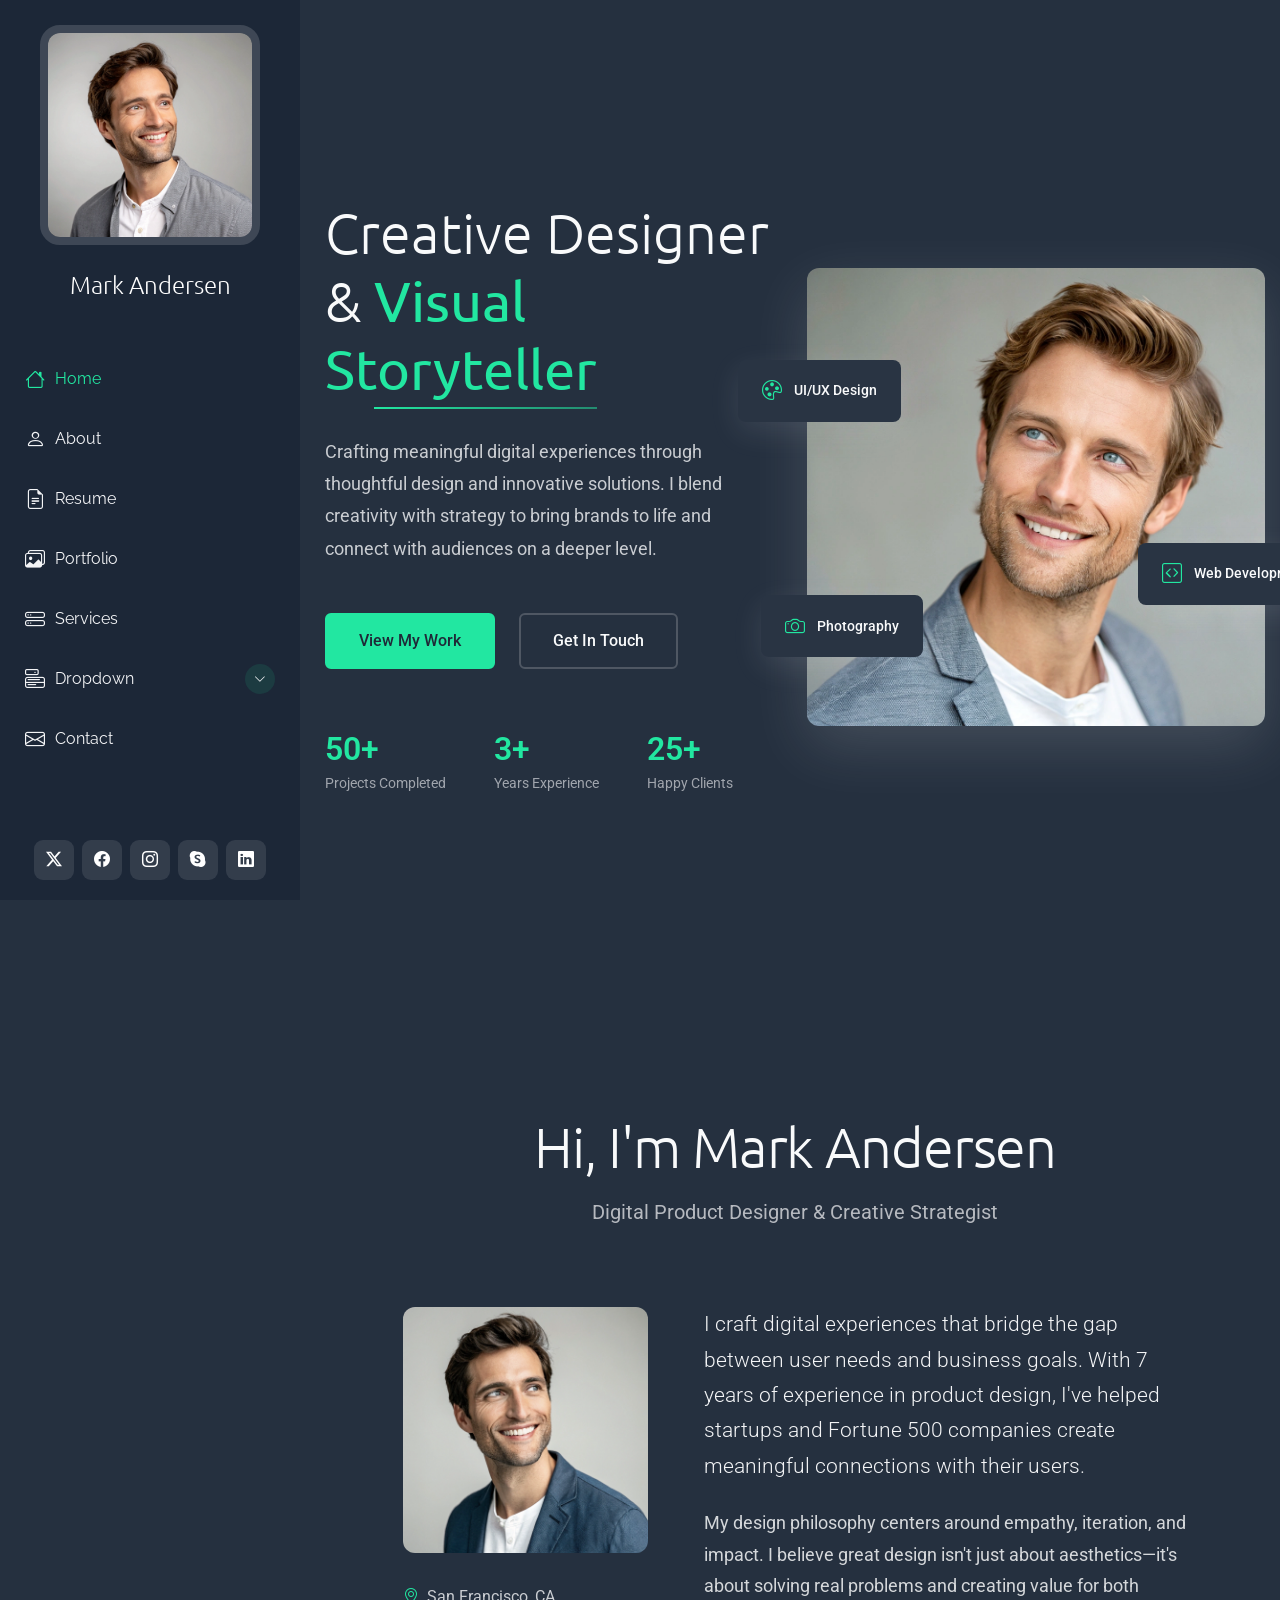
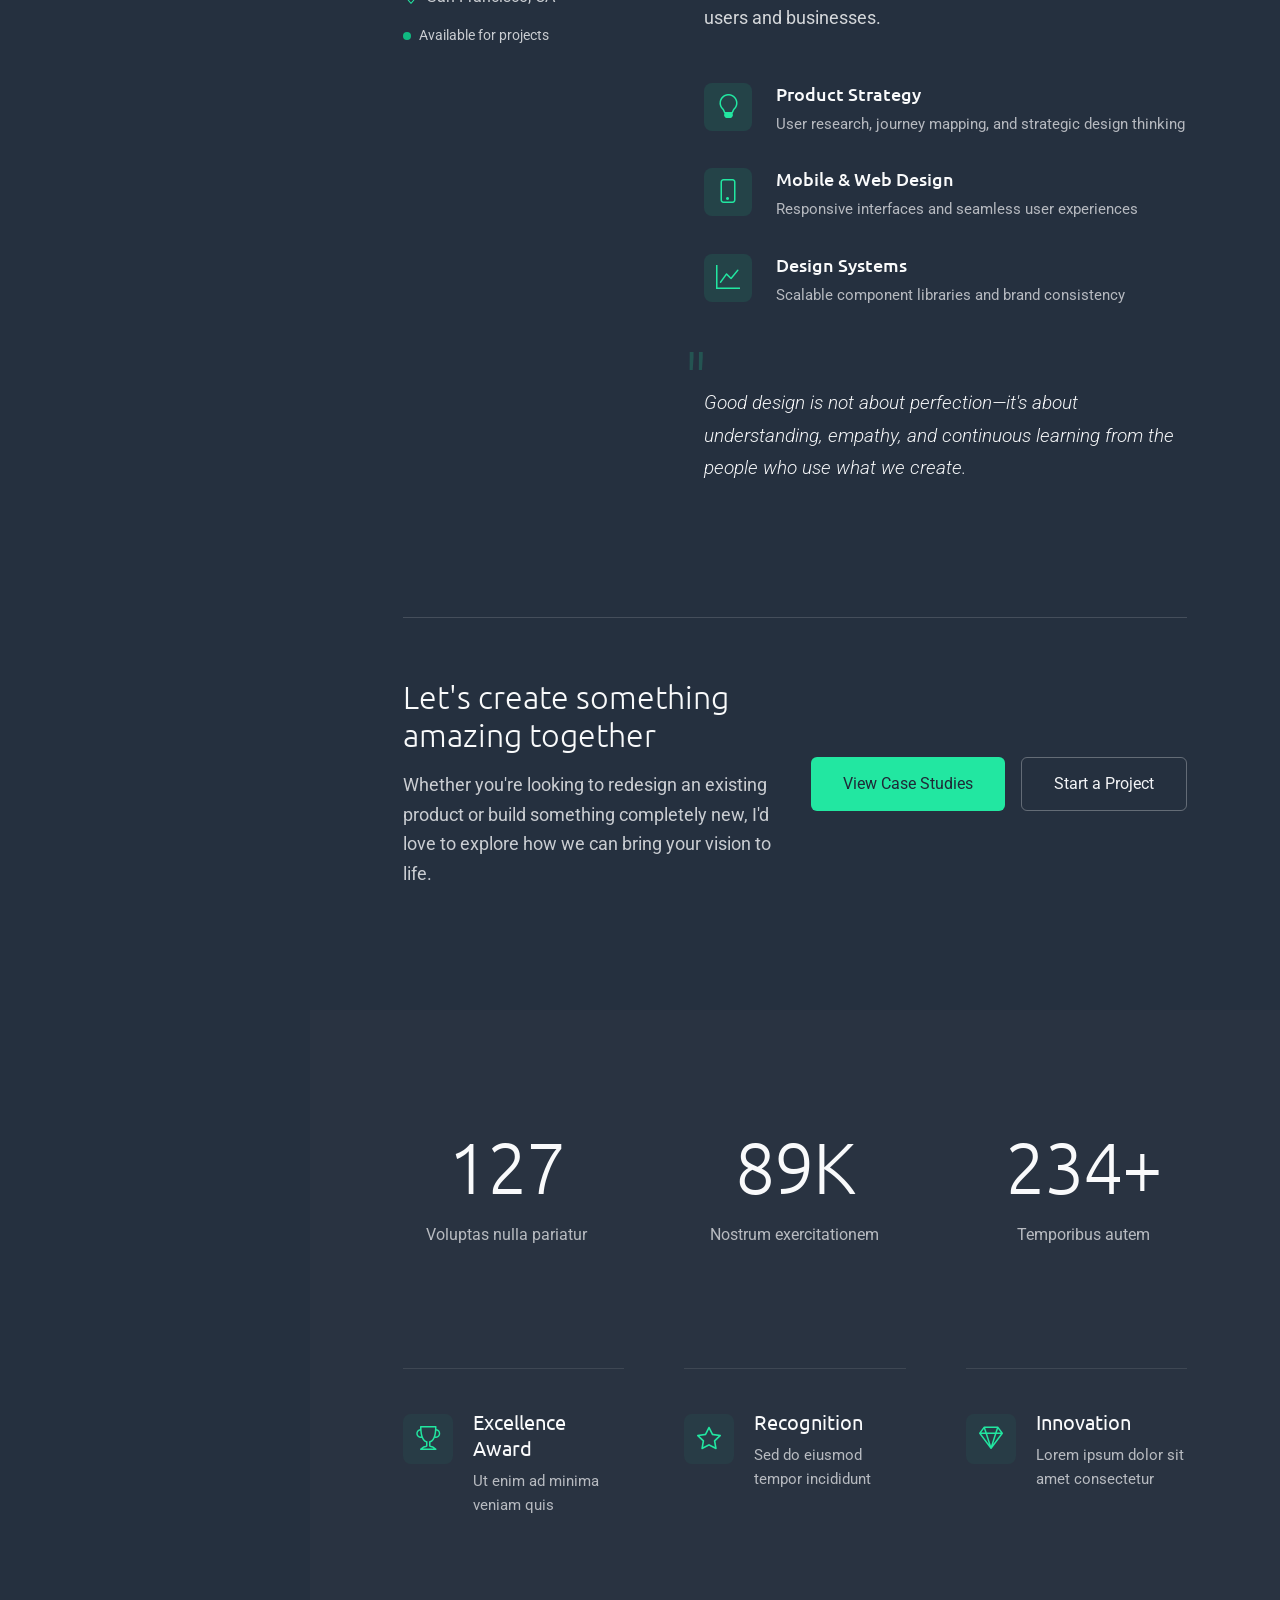
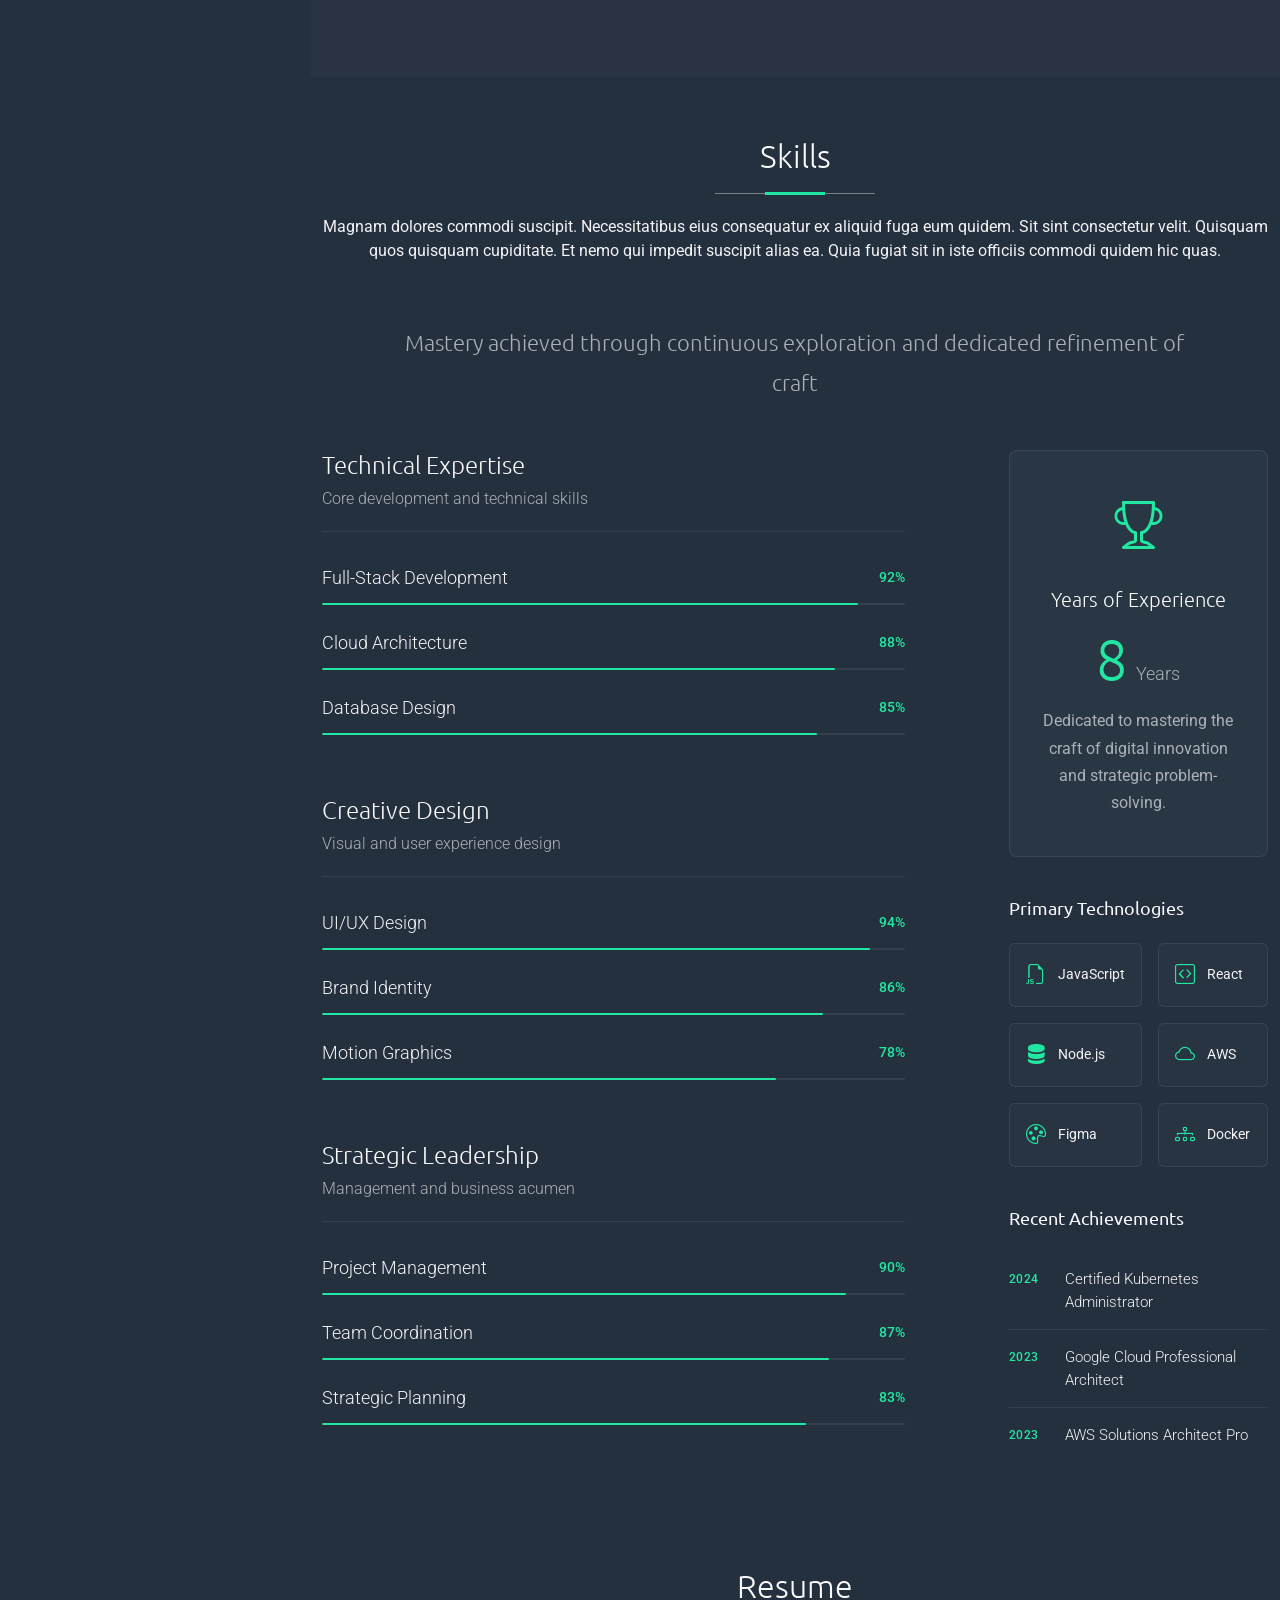
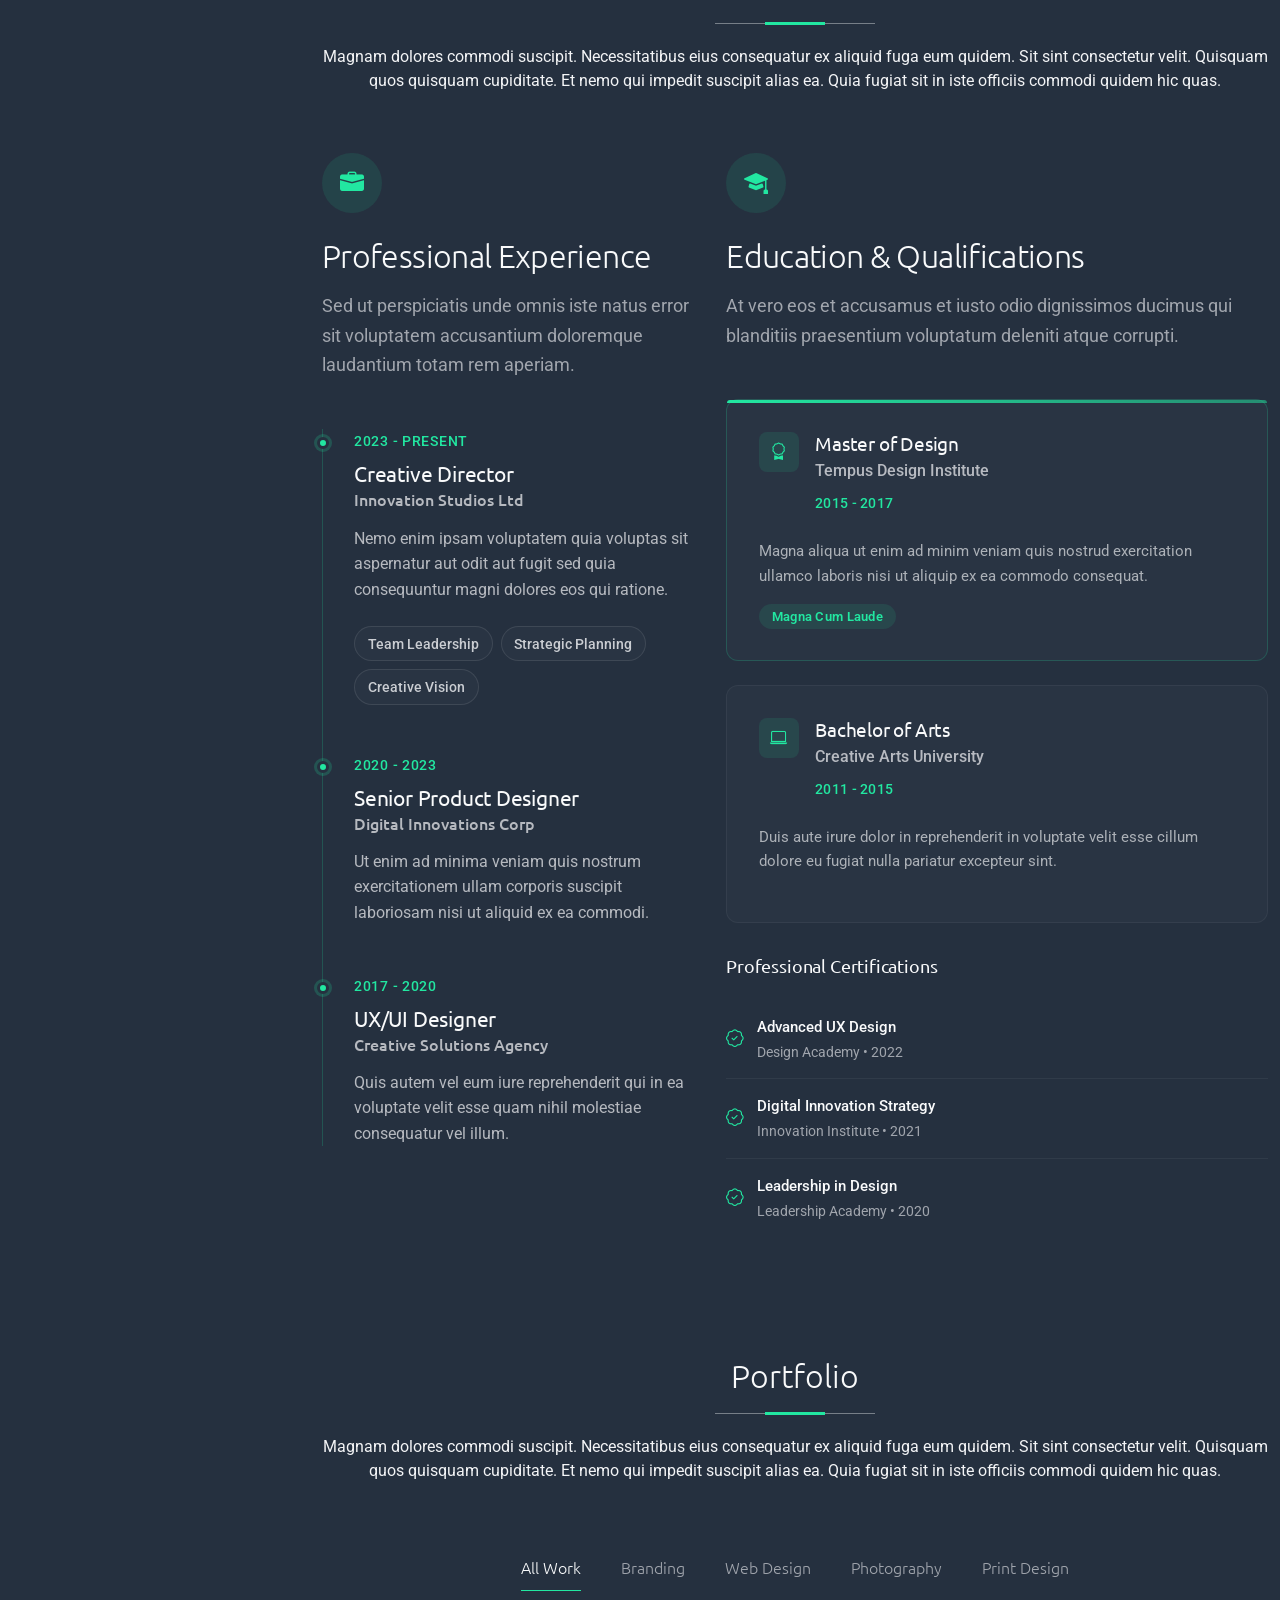
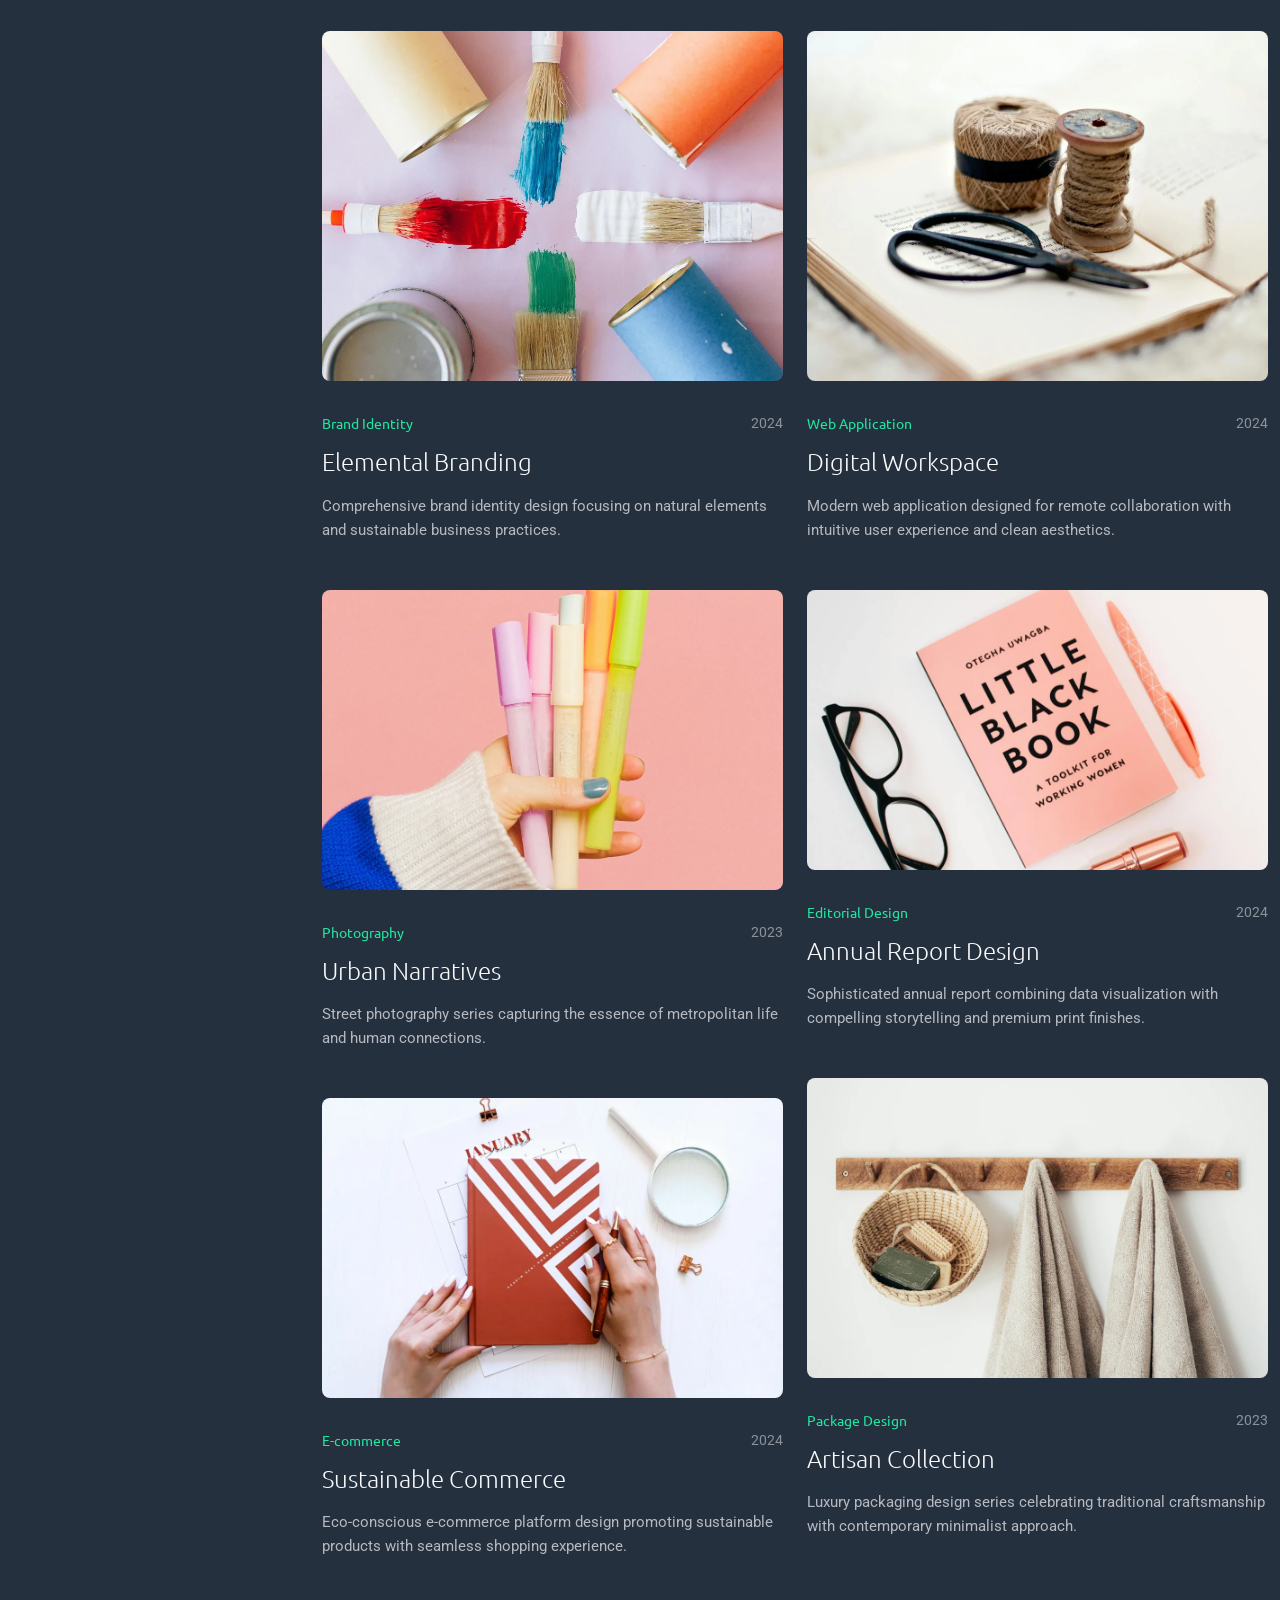
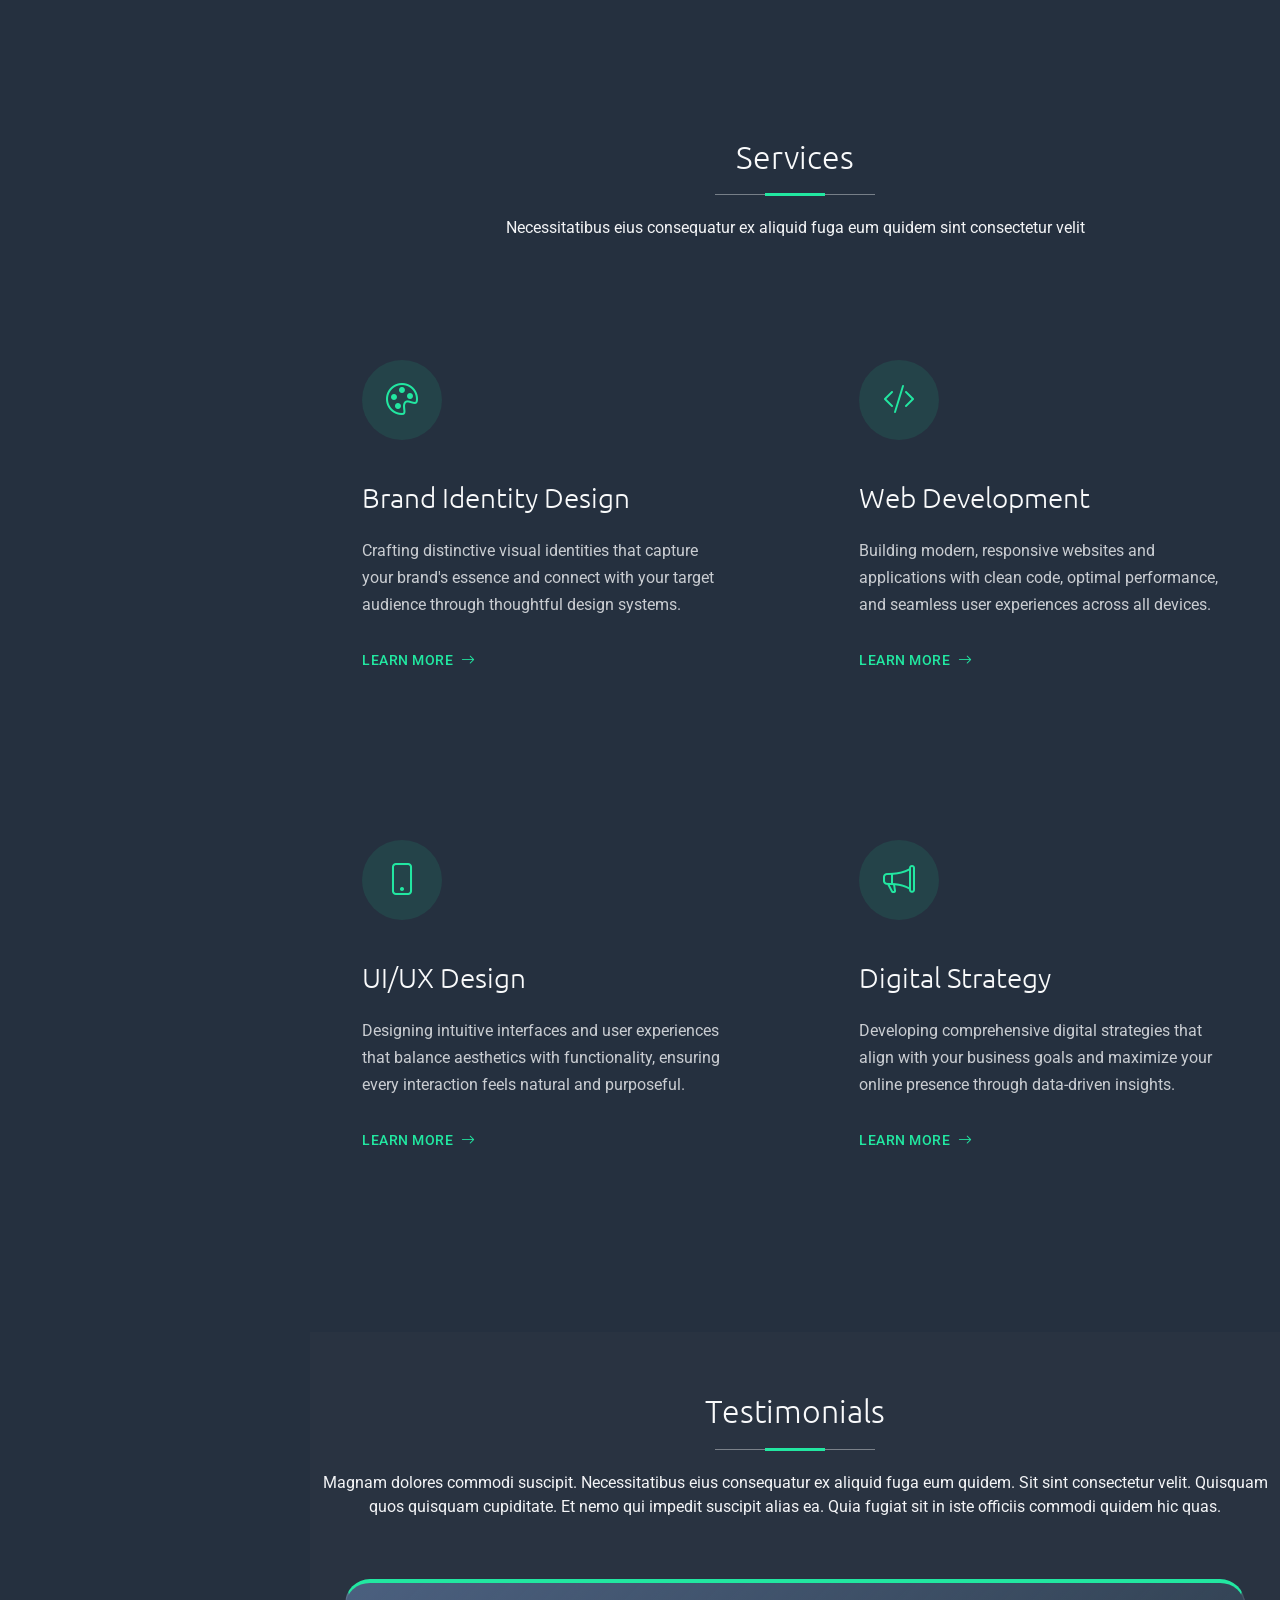
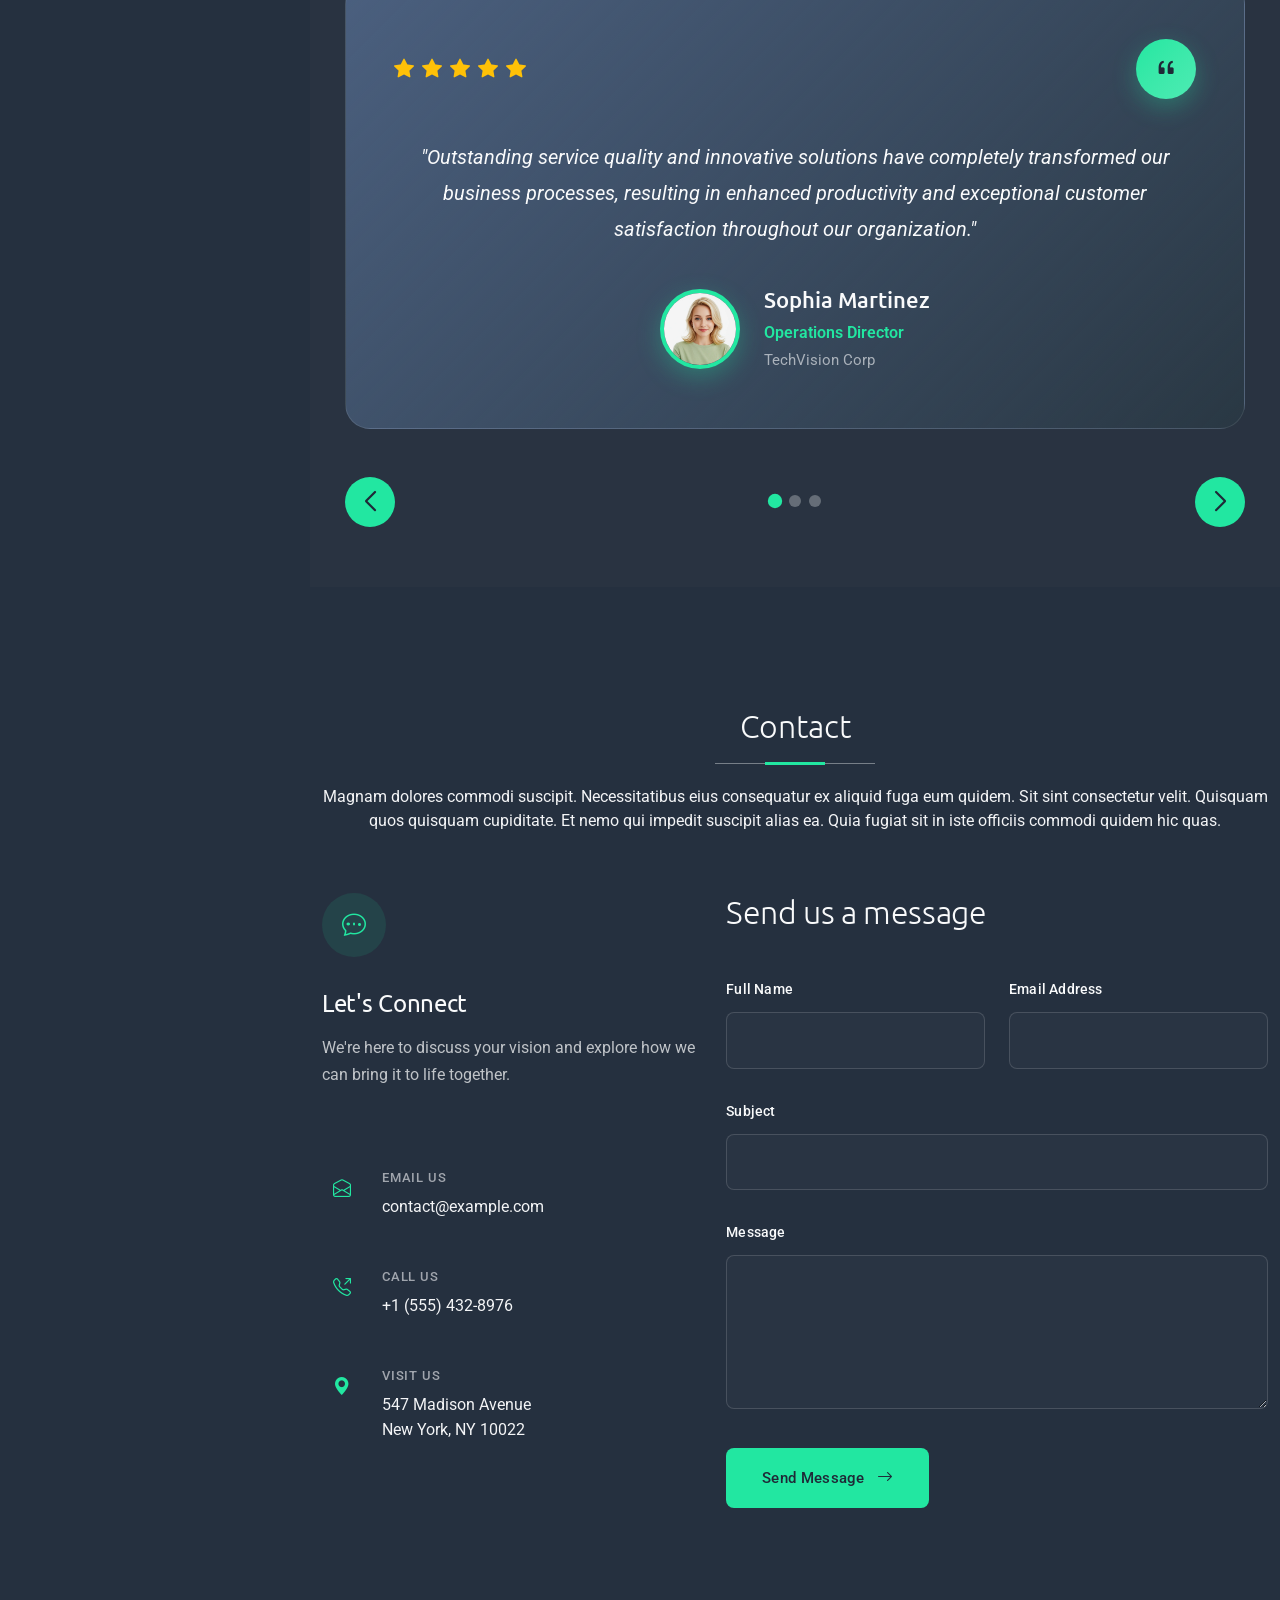
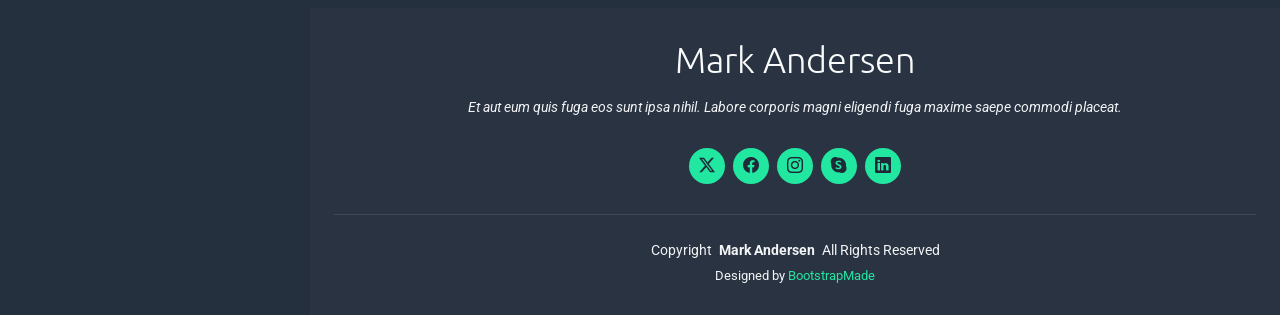
==== index.html @ bd733abb "Initial commit - MyPage BootstrapMade" ====
<!DOCTYPE html>
<html lang="en">

<head>
  <meta charset="utf-8">
  <meta content="width=device-width, initial-scale=1.0" name="viewport">
  <title>Index - MyPage Bootstrap Template</title>
  <meta name="description" content="">
  <meta name="keywords" content="">

  <!-- Favicons -->
  <link href="assets/img/favicon.png" rel="icon">
  <link href="assets/img/apple-touch-icon.png" rel="apple-touch-icon">

  <!-- Fonts -->
  <link href="https://fonts.googleapis.com" rel="preconnect">
  <link href="https://fonts.gstatic.com" rel="preconnect" crossorigin>
  <link href="https://fonts.googleapis.com/css2?family=Roboto:ital,wght@0,100;0,300;0,400;0,500;0,700;0,900;1,100;1,300;1,400;1,500;1,700;1,900&family=Raleway:ital,wght@0,100;0,200;0,300;0,400;0,500;0,600;0,700;0,800;0,900;1,100;1,200;1,300;1,400;1,500;1,600;1,700;1,800;1,900&family=Ubuntu:ital,wght@0,300;0,400;0,500;0,700;1,300;1,400;1,500;1,700&display=swap" rel="stylesheet">

  <!-- Vendor CSS Files -->
  <link href="assets/vendor/bootstrap/css/bootstrap.min.css" rel="stylesheet">
  <link href="assets/vendor/bootstrap-icons/bootstrap-icons.css" rel="stylesheet">
  <link href="assets/vendor/aos/aos.css" rel="stylesheet">
  <link href="assets/vendor/glightbox/css/glightbox.min.css" rel="stylesheet">
  <link href="assets/vendor/swiper/swiper-bundle.min.css" rel="stylesheet">

  <!-- Main CSS File -->
  <link href="assets/css/main.css" rel="stylesheet">

  <!-- =======================================================
  * Template Name: MyPage
  * Template URL: https://bootstrapmade.com/mypage-bootstrap-personal-template/
  * Updated: Sep 20 2025 with Bootstrap v5.3.8
  * Author: BootstrapMade.com
  * License: https://bootstrapmade.com/license/
  ======================================================== -->
</head>

<body class="index-page">

  <header id="header" class="header dark-background d-flex flex-column justify-content-between">
    <i class="header-toggle d-xl-none bi bi-list"></i>

    <div class="header-top">
      <div class="profile-img">
        <img src="assets/img/profile/profile-square-14.webp" alt="" class="img-fluid">
      </div>

      <a href="index.html" class="logo d-flex align-items-center justify-content-center">
        <!-- Uncomment the line below if you also wish to use an image logo -->
        <!-- <img src="assets/img/logo.webp" alt=""> -->
        <h1 class="sitename">Mark Andersen</h1>
      </a>

    </div>

    <nav id="navmenu" class="navmenu">
      <ul>
        <li><a href="#hero" class="active"><i class="bi bi-house navicon"></i>Home</a></li>
        <li><a href="#about"><i class="bi bi-person navicon"></i> About</a></li>
        <li><a href="#resume"><i class="bi bi-file-earmark-text navicon"></i> Resume</a></li>
        <li><a href="#portfolio"><i class="bi bi-images navicon"></i> Portfolio</a></li>
        <li><a href="#services"><i class="bi bi-hdd-stack navicon"></i> Services</a></li>
        <li class="dropdown"><a href="#"><i class="bi bi-menu-button navicon"></i> <span>Dropdown</span> <i class="bi bi-chevron-down toggle-dropdown"></i></a>
          <ul>
            <li><a href="#">Dropdown 1</a></li>
            <li class="dropdown"><a href="#"><span>Deep Dropdown</span> <i class="bi bi-chevron-down toggle-dropdown"></i></a>
              <ul>
                <li><a href="#">Deep Dropdown 1</a></li>
                <li><a href="#">Deep Dropdown 2</a></li>
                <li><a href="#">Deep Dropdown 3</a></li>
                <li><a href="#">Deep Dropdown 4</a></li>
                <li><a href="#">Deep Dropdown 5</a></li>
              </ul>
            </li>
            <li><a href="#">Dropdown 2</a></li>
            <li><a href="#">Dropdown 3</a></li>
            <li><a href="#">Dropdown 4</a></li>
          </ul>
        </li>
        <li><a href="#contact"><i class="bi bi-envelope navicon"></i> Contact</a></li>
      </ul>
    </nav>

    <div class="social-links text-center">
      <a href="#" class="twitter"><i class="bi bi-twitter-x"></i></a>
      <a href="#" class="facebook"><i class="bi bi-facebook"></i></a>
      <a href="#" class="instagram"><i class="bi bi-instagram"></i></a>
      <a href="#" class="google-plus"><i class="bi bi-skype"></i></a>
      <a href="#" class="linkedin"><i class="bi bi-linkedin"></i></a>
    </div>
  </header>

  <main class="main">

    <!-- Hero Section -->
    <section id="hero" class="hero section">

      <div class="container" data-aos="fade-up" data-aos-delay="100">

        <div class="row align-items-center">
          <div class="col-lg-6 order-2 order-lg-1">
            <div class="hero-content">
              <h1 data-aos="fade-up" data-aos-delay="200">
                Creative Designer &amp;
                <span class="accent-text">Visual Storyteller</span>
              </h1>
              <p class="hero-description" data-aos="fade-up" data-aos-delay="300">
                Crafting meaningful digital experiences through thoughtful design and innovative solutions. I blend creativity with strategy to bring brands to life and connect with audiences on a deeper level.
              </p>
              <div class="hero-actions" data-aos="fade-up" data-aos-delay="400">
                <a href="#portfolio" class="btn-primary">View My Work</a>
                <a href="#contact" class="btn-secondary">Get In Touch</a>
              </div>
              <div class="hero-stats" data-aos="fade-up" data-aos-delay="500">
                <div class="stat-item">
                  <span class="stat-number">50+</span>
                  <span class="stat-label">Projects Completed</span>
                </div>
                <div class="stat-item">
                  <span class="stat-number">3+</span>
                  <span class="stat-label">Years Experience</span>
                </div>
                <div class="stat-item">
                  <span class="stat-number">25+</span>
                  <span class="stat-label">Happy Clients</span>
                </div>
              </div>
            </div>
          </div>

          <div class="col-lg-6 order-1 order-lg-2">
            <div class="hero-image" data-aos="fade-up" data-aos-delay="300">
              <div class="image-wrapper">
                <img src="assets/img/profile/profile-square-13.webp" alt="Creative Designer Portfolio" class="img-fluid main-image">
                <div class="floating-card card-1" data-aos="fade-up" data-aos-delay="600">
                  <i class="bi bi-palette"></i>
                  <span>UI/UX Design</span>
                </div>
                <div class="floating-card card-2" data-aos="fade-up" data-aos-delay="700">
                  <i class="bi bi-code-square"></i>
                  <span>Web Development</span>
                </div>
                <div class="floating-card card-3" data-aos="fade-up" data-aos-delay="800">
                  <i class="bi bi-camera"></i>
                  <span>Photography</span>
                </div>
              </div>
            </div>
          </div>
        </div>

      </div>

    </section><!-- /Hero Section -->

    <!-- About Section -->
    <section id="about" class="about section">

      <div class="container" data-aos="fade-up" data-aos-delay="100">

        <div class="row justify-content-center">
          <div class="col-lg-10">

            <div class="intro-header text-center" data-aos="fade-up" data-aos-delay="150">
              <h1>Hi, I'm Mark Andersen</h1>
              <p class="subtitle">Digital Product Designer &amp; Creative Strategist</p>
            </div>

            <div class="main-content-wrapper">
              <div class="row align-items-start">

                <div class="col-lg-4" data-aos="fade-right" data-aos-delay="200">
                  <div class="profile-section">
                    <div class="profile-image-container">
                      <img src="assets/img/profile/profile-square-15.webp" class="img-fluid" alt="Sarah Chen">
                    </div>
                    <div class="profile-meta">
                      <div class="location">
                        <i class="bi bi-geo-alt"></i>
                        <span>San Francisco, CA</span>
                      </div>
                      <div class="status">
                        <div class="status-indicator"></div>
                        <span>Available for projects</span>
                      </div>
                    </div>
                  </div>
                </div>

                <div class="col-lg-8" data-aos="fade-left" data-aos-delay="250">
                  <div class="content-area">

                    <div class="story-block">
                      <p class="lead-text">I craft digital experiences that bridge the gap between user needs and business goals. With 7 years of experience in product design, I've helped startups and Fortune 500 companies create meaningful connections with their users.</p>

                      <p>My design philosophy centers around empathy, iteration, and impact. I believe great design isn't just about aesthetics—it's about solving real problems and creating value for both users and businesses.</p>
                    </div>

                    <div class="expertise-grid">
                      <div class="expertise-item" data-aos="zoom-in" data-aos-delay="300">
                        <div class="expertise-icon">
                          <i class="bi bi-lightbulb"></i>
                        </div>
                        <div class="expertise-content">
                          <h4>Product Strategy</h4>
                          <p>User research, journey mapping, and strategic design thinking</p>
                        </div>
                      </div>

                      <div class="expertise-item" data-aos="zoom-in" data-aos-delay="350">
                        <div class="expertise-icon">
                          <i class="bi bi-phone"></i>
                        </div>
                        <div class="expertise-content">
                          <h4>Mobile &amp; Web Design</h4>
                          <p>Responsive interfaces and seamless user experiences</p>
                        </div>
                      </div>

                      <div class="expertise-item" data-aos="zoom-in" data-aos-delay="400">
                        <div class="expertise-icon">
                          <i class="bi bi-graph-up"></i>
                        </div>
                        <div class="expertise-content">
                          <h4>Design Systems</h4>
                          <p>Scalable component libraries and brand consistency</p>
                        </div>
                      </div>
                    </div>

                    <div class="philosophy-quote" data-aos="fade-up" data-aos-delay="450">
                      <div class="quote-mark">"</div>
                      <p>Good design is not about perfection—it's about understanding, empathy, and continuous learning from the people who use what we create.</p>
                    </div>

                  </div>
                </div>

              </div>
            </div>

            <div class="bottom-section" data-aos="fade-up" data-aos-delay="500">
              <div class="row align-items-center">
                <div class="col-lg-6">
                  <div class="collaboration-text">
                    <h3>Let's create something amazing together</h3>
                    <p>Whether you're looking to redesign an existing product or build something completely new, I'd love to explore how we can bring your vision to life.</p>
                  </div>
                </div>
                <div class="col-lg-6">
                  <div class="action-buttons">
                    <a href="#portfolio" class="btn-custom primary">View Case Studies</a>
                    <a href="#contact" class="btn-custom secondary">Start a Project</a>
                  </div>
                </div>
              </div>
            </div>

          </div>
        </div>

      </div>

    </section><!-- /About Section -->

    <!-- Stats Section -->
    <section id="stats" class="stats section light-background">

      <div class="container" data-aos="fade-up" data-aos-delay="100">

        <div class="row justify-content-center">
          <div class="col-lg-10">

            <div class="stats-grid">
              <div class="stat-item" data-aos="fade-up" data-aos-delay="200">
                <div class="stat-number">
                  <span data-purecounter-start="0" data-purecounter-end="127" data-purecounter-duration="1" class="purecounter"></span>
                </div>
                <p class="stat-label">Voluptas nulla pariatur</p>
              </div>

              <div class="stat-item" data-aos="fade-up" data-aos-delay="300">
                <div class="stat-number">
                  <span data-purecounter-start="0" data-purecounter-end="89" data-purecounter-duration="1" class="purecounter"></span>K
                </div>
                <p class="stat-label">Nostrum exercitationem</p>
              </div>

              <div class="stat-item" data-aos="fade-up" data-aos-delay="400">
                <div class="stat-number">
                  <span data-purecounter-start="0" data-purecounter-end="234" data-purecounter-duration="1" class="purecounter"></span>+
                </div>
                <p class="stat-label">Temporibus autem</p>
              </div>
            </div>

            <div class="achievements-row" data-aos="fade-up" data-aos-delay="500">
              <div class="achievement">
                <div class="achievement-icon">
                  <i class="bi bi-trophy"></i>
                </div>
                <div class="achievement-content">
                  <h4>Excellence Award</h4>
                  <p>Ut enim ad minima veniam quis</p>
                </div>
              </div>

              <div class="achievement">
                <div class="achievement-icon">
                  <i class="bi bi-star"></i>
                </div>
                <div class="achievement-content">
                  <h4>Recognition</h4>
                  <p>Sed do eiusmod tempor incididunt</p>
                </div>
              </div>

              <div class="achievement">
                <div class="achievement-icon">
                  <i class="bi bi-gem"></i>
                </div>
                <div class="achievement-content">
                  <h4>Innovation</h4>
                  <p>Lorem ipsum dolor sit amet consectetur</p>
                </div>
              </div>
            </div>

          </div>
        </div>

      </div>

    </section><!-- /Stats Section -->

    <!-- Skills Section -->
    <section id="skills" class="skills section">

      <!-- Section Title -->
      <div class="container section-title" data-aos="fade-up">
        <h2>Skills</h2>
        <p>Magnam dolores commodi suscipit. Necessitatibus eius consequatur ex aliquid fuga eum quidem. Sit sint consectetur velit. Quisquam quos quisquam cupiditate. Et nemo qui impedit suscipit alias ea. Quia fugiat sit in iste officiis commodi quidem hic quas.</p>
      </div><!-- End Section Title -->

      <div class="container" data-aos="fade-up" data-aos-delay="100">

        <div class="row justify-content-center">
          <div class="col-lg-10">
            <div class="intro-content text-center mb-5" data-aos="fade-up" data-aos-delay="150">
              <p class="lead-text">Mastery achieved through continuous exploration and dedicated refinement of craft</p>
            </div>
          </div>
        </div>

        <div class="row">
          <div class="col-lg-8">
            <div class="skills-container">

              <div class="skill-category skills-animation" data-aos="fade-up" data-aos-delay="200">
                <div class="category-header">
                  <h3 class="category-title">Technical Expertise</h3>
                  <p class="category-subtitle">Core development and technical skills</p>
                </div>
                <div class="skills-list">
                  <div class="skill-row">
                    <div class="skill-info">
                      <span class="skill-name">Full-Stack Development</span>
                      <span class="skill-percentage">92%</span>
                    </div>
                    <div class="progress">
                      <div class="progress-bar" role="progressbar" aria-valuenow="92" aria-valuemin="0" aria-valuemax="100"></div>
                    </div>
                  </div>
                  <div class="skill-row">
                    <div class="skill-info">
                      <span class="skill-name">Cloud Architecture</span>
                      <span class="skill-percentage">88%</span>
                    </div>
                    <div class="progress">
                      <div class="progress-bar" role="progressbar" aria-valuenow="88" aria-valuemin="0" aria-valuemax="100"></div>
                    </div>
                  </div>
                  <div class="skill-row">
                    <div class="skill-info">
                      <span class="skill-name">Database Design</span>
                      <span class="skill-percentage">85%</span>
                    </div>
                    <div class="progress">
                      <div class="progress-bar" role="progressbar" aria-valuenow="85" aria-valuemin="0" aria-valuemax="100"></div>
                    </div>
                  </div>
                </div>
              </div>

              <div class="skill-category skills-animation" data-aos="fade-up" data-aos-delay="250">
                <div class="category-header">
                  <h3 class="category-title">Creative Design</h3>
                  <p class="category-subtitle">Visual and user experience design</p>
                </div>
                <div class="skills-list">
                  <div class="skill-row">
                    <div class="skill-info">
                      <span class="skill-name">UI/UX Design</span>
                      <span class="skill-percentage">94%</span>
                    </div>
                    <div class="progress">
                      <div class="progress-bar" role="progressbar" aria-valuenow="94" aria-valuemin="0" aria-valuemax="100"></div>
                    </div>
                  </div>
                  <div class="skill-row">
                    <div class="skill-info">
                      <span class="skill-name">Brand Identity</span>
                      <span class="skill-percentage">86%</span>
                    </div>
                    <div class="progress">
                      <div class="progress-bar" role="progressbar" aria-valuenow="86" aria-valuemin="0" aria-valuemax="100"></div>
                    </div>
                  </div>
                  <div class="skill-row">
                    <div class="skill-info">
                      <span class="skill-name">Motion Graphics</span>
                      <span class="skill-percentage">78%</span>
                    </div>
                    <div class="progress">
                      <div class="progress-bar" role="progressbar" aria-valuenow="78" aria-valuemin="0" aria-valuemax="100"></div>
                    </div>
                  </div>
                </div>
              </div>

              <div class="skill-category skills-animation" data-aos="fade-up" data-aos-delay="300">
                <div class="category-header">
                  <h3 class="category-title">Strategic Leadership</h3>
                  <p class="category-subtitle">Management and business acumen</p>
                </div>
                <div class="skills-list">
                  <div class="skill-row">
                    <div class="skill-info">
                      <span class="skill-name">Project Management</span>
                      <span class="skill-percentage">90%</span>
                    </div>
                    <div class="progress">
                      <div class="progress-bar" role="progressbar" aria-valuenow="90" aria-valuemin="0" aria-valuemax="100"></div>
                    </div>
                  </div>
                  <div class="skill-row">
                    <div class="skill-info">
                      <span class="skill-name">Team Coordination</span>
                      <span class="skill-percentage">87%</span>
                    </div>
                    <div class="progress">
                      <div class="progress-bar" role="progressbar" aria-valuenow="87" aria-valuemin="0" aria-valuemax="100"></div>
                    </div>
                  </div>
                  <div class="skill-row">
                    <div class="skill-info">
                      <span class="skill-name">Strategic Planning</span>
                      <span class="skill-percentage">83%</span>
                    </div>
                    <div class="progress">
                      <div class="progress-bar" role="progressbar" aria-valuenow="83" aria-valuemin="0" aria-valuemax="100"></div>
                    </div>
                  </div>
                </div>
              </div>

            </div>
          </div>

          <div class="col-lg-4">
            <div class="skills-sidebar">

              <div class="expertise-highlight" data-aos="fade-up" data-aos-delay="350">
                <div class="highlight-icon">
                  <i class="bi bi-trophy"></i>
                </div>
                <h4 class="highlight-title">Years of Experience</h4>
                <div class="experience-number">
                  <span data-purecounter-start="0" data-purecounter-end="8" data-purecounter-duration="1" class="purecounter"></span>
                  <span class="experience-label">Years</span>
                </div>
                <p class="highlight-description">Dedicated to mastering the craft of digital innovation and strategic problem-solving.</p>
              </div>

              <div class="technologies-section" data-aos="fade-up" data-aos-delay="400">
                <h5 class="tech-title">Primary Technologies</h5>
                <div class="tech-stack">
                  <div class="tech-item">
                    <i class="bi bi-filetype-js"></i>
                    <span>JavaScript</span>
                  </div>
                  <div class="tech-item">
                    <i class="bi bi-code-square"></i>
                    <span>React</span>
                  </div>
                  <div class="tech-item">
                    <i class="bi bi-server"></i>
                    <span>Node.js</span>
                  </div>
                  <div class="tech-item">
                    <i class="bi bi-cloud"></i>
                    <span>AWS</span>
                  </div>
                  <div class="tech-item">
                    <i class="bi bi-palette"></i>
                    <span>Figma</span>
                  </div>
                  <div class="tech-item">
                    <i class="bi bi-diagram-3"></i>
                    <span>Docker</span>
                  </div>
                </div>
              </div>

              <div class="achievements-section" data-aos="fade-up" data-aos-delay="450">
                <h5 class="achievements-title">Recent Achievements</h5>
                <div class="achievement-list">
                  <div class="achievement-item">
                    <div class="achievement-date">2024</div>
                    <div class="achievement-text">Certified Kubernetes Administrator</div>
                  </div>
                  <div class="achievement-item">
                    <div class="achievement-date">2023</div>
                    <div class="achievement-text">Google Cloud Professional Architect</div>
                  </div>
                  <div class="achievement-item">
                    <div class="achievement-date">2023</div>
                    <div class="achievement-text">AWS Solutions Architect Pro</div>
                  </div>
                </div>
              </div>

            </div>
          </div>
        </div>

      </div>

    </section><!-- /Skills Section -->

    <!-- Resume Section -->
    <section id="resume" class="resume section">

      <!-- Section Title -->
      <div class="container section-title" data-aos="fade-up">
        <h2>Resume</h2>
        <p>Magnam dolores commodi suscipit. Necessitatibus eius consequatur ex aliquid fuga eum quidem. Sit sint consectetur velit. Quisquam quos quisquam cupiditate. Et nemo qui impedit suscipit alias ea. Quia fugiat sit in iste officiis commodi quidem hic quas.</p>
      </div><!-- End Section Title -->

      <div class="container" data-aos="fade-up" data-aos-delay="100">

        <div class="row align-items-start">
          <div class="col-lg-5" data-aos="fade-right" data-aos-delay="200">
            <div class="professional-journey">
              <div class="section-intro">
                <div class="icon-wrapper">
                  <i class="bi bi-briefcase-fill"></i>
                </div>
                <h2>Professional Experience</h2>
                <p>Sed ut perspiciatis unde omnis iste natus error sit voluptatem accusantium doloremque laudantium totam rem aperiam.</p>
              </div>

              <div class="experience-timeline">
                <div class="timeline-item" data-aos="fade-up" data-aos-delay="300">
                  <div class="timeline-dot"></div>
                  <div class="timeline-content">
                    <div class="position-meta">
                      <span class="timeline-year">2023 - Present</span>
                    </div>
                    <h3>Creative Director</h3>
                    <h4>Innovation Studios Ltd</h4>
                    <p>Nemo enim ipsam voluptatem quia voluptas sit aspernatur aut odit aut fugit sed quia consequuntur magni dolores eos qui ratione.</p>
                    <div class="key-achievements">
                      <span class="achievement-tag">Team Leadership</span>
                      <span class="achievement-tag">Strategic Planning</span>
                      <span class="achievement-tag">Creative Vision</span>
                    </div>
                  </div>
                </div>

                <div class="timeline-item" data-aos="fade-up" data-aos-delay="350">
                  <div class="timeline-dot"></div>
                  <div class="timeline-content">
                    <div class="position-meta">
                      <span class="timeline-year">2020 - 2023</span>
                    </div>
                    <h3>Senior Product Designer</h3>
                    <h4>Digital Innovations Corp</h4>
                    <p>Ut enim ad minima veniam quis nostrum exercitationem ullam corporis suscipit laboriosam nisi ut aliquid ex ea commodi.</p>
                  </div>
                </div>

                <div class="timeline-item" data-aos="fade-up" data-aos-delay="400">
                  <div class="timeline-dot"></div>
                  <div class="timeline-content">
                    <div class="position-meta">
                      <span class="timeline-year">2017 - 2020</span>
                    </div>
                    <h3>UX/UI Designer</h3>
                    <h4>Creative Solutions Agency</h4>
                    <p>Quis autem vel eum iure reprehenderit qui in ea voluptate velit esse quam nihil molestiae consequatur vel illum.</p>
                  </div>
                </div>
              </div>
            </div>
          </div>

          <div class="col-lg-7" data-aos="fade-left" data-aos-delay="200">
            <div class="education-skills">
              <div class="section-intro">
                <div class="icon-wrapper">
                  <i class="bi bi-mortarboard-fill"></i>
                </div>
                <h2>Education &amp; Qualifications</h2>
                <p>At vero eos et accusamus et iusto odio dignissimos ducimus qui blanditiis praesentium voluptatum deleniti atque corrupti.</p>
              </div>

              <div class="education-grid">
                <div class="education-card primary" data-aos="zoom-in" data-aos-delay="300">
                  <div class="education-header">
                    <div class="degree-icon">
                      <i class="bi bi-award"></i>
                    </div>
                    <div class="degree-info">
                      <h3>Master of Design</h3>
                      <p class="institution">Tempus Design Institute</p>
                      <span class="graduation-year">2015 - 2017</span>
                    </div>
                  </div>
                  <div class="education-details">
                    <p>Magna aliqua ut enim ad minim veniam quis nostrud exercitation ullamco laboris nisi ut aliquip ex ea commodo consequat.</p>
                    <div class="honors">
                      <span class="honor-badge">Magna Cum Laude</span>
                    </div>
                  </div>
                </div>

                <div class="education-card" data-aos="zoom-in" data-aos-delay="350">
                  <div class="education-header">
                    <div class="degree-icon">
                      <i class="bi bi-laptop"></i>
                    </div>
                    <div class="degree-info">
                      <h3>Bachelor of Arts</h3>
                      <p class="institution">Creative Arts University</p>
                      <span class="graduation-year">2011 - 2015</span>
                    </div>
                  </div>
                  <div class="education-details">
                    <p>Duis aute irure dolor in reprehenderit in voluptate velit esse cillum dolore eu fugiat nulla pariatur excepteur sint.</p>
                  </div>
                </div>

                <div class="certification-section" data-aos="fade-up" data-aos-delay="400">
                  <h4>Professional Certifications</h4>
                  <div class="certifications">
                    <div class="cert-item">
                      <i class="bi bi-patch-check"></i>
                      <div class="cert-details">
                        <span class="cert-name">Advanced UX Design</span>
                        <span class="cert-provider">Design Academy • 2022</span>
                      </div>
                    </div>
                    <div class="cert-item">
                      <i class="bi bi-patch-check"></i>
                      <div class="cert-details">
                        <span class="cert-name">Digital Innovation Strategy</span>
                        <span class="cert-provider">Innovation Institute • 2021</span>
                      </div>
                    </div>
                    <div class="cert-item">
                      <i class="bi bi-patch-check"></i>
                      <div class="cert-details">
                        <span class="cert-name">Leadership in Design</span>
                        <span class="cert-provider">Leadership Academy • 2020</span>
                      </div>
                    </div>
                  </div>
                </div>
              </div>
            </div>
          </div>
        </div>

      </div>

    </section><!-- /Resume Section -->

    <!-- Portfolio Section -->
    <section id="portfolio" class="portfolio section">

      <!-- Section Title -->
      <div class="container section-title" data-aos="fade-up">
        <h2>Portfolio</h2>
        <p>Magnam dolores commodi suscipit. Necessitatibus eius consequatur ex aliquid fuga eum quidem. Sit sint consectetur velit. Quisquam quos quisquam cupiditate. Et nemo qui impedit suscipit alias ea. Quia fugiat sit in iste officiis commodi quidem hic quas.</p>
      </div><!-- End Section Title -->

      <div class="container" data-aos="fade-up" data-aos-delay="100">

        <div class="isotope-layout" data-default-filter="*" data-layout="masonry" data-sort="original-order">

          <div class="filters-wrapper" data-aos="fade-up" data-aos-delay="200">
            <ul class="portfolio-filters isotope-filters">
              <li data-filter="*" class="filter-active">All Work</li>
              <li data-filter=".filter-branding">Branding</li>
              <li data-filter=".filter-web">Web Design</li>
              <li data-filter=".filter-photography">Photography</li>
              <li data-filter=".filter-print">Print Design</li>
            </ul>
          </div>

          <div class="row gy-5 portfolio-container isotope-container" data-aos="fade-up" data-aos-delay="300">

            <div class="col-lg-6 portfolio-item isotope-item filter-branding">
              <div class="portfolio-card">
                <div class="portfolio-image">
                  <img src="assets/img/portfolio/portfolio-3.webp" class="img-fluid" alt="Brand Identity Project" loading="lazy">
                  <div class="portfolio-overlay">
                    <div class="portfolio-actions">
                      <a href="assets/img/portfolio/portfolio-3.webp" class="glightbox action-btn preview-btn" title="Elemental Branding"><i class="bi bi-eye"></i></a>
                      <a href="portfolio-details.html" class="action-btn details-btn" title="View Project"><i class="bi bi-arrow-up-right"></i></a>
                    </div>
                  </div>
                </div>
                <div class="portfolio-content">
                  <div class="portfolio-meta">
                    <span class="portfolio-category">Brand Identity</span>
                    <span class="portfolio-year">2024</span>
                  </div>
                  <h3 class="portfolio-title">Elemental Branding</h3>
                  <p class="portfolio-description">Comprehensive brand identity design focusing on natural elements and sustainable business practices.</p>
                </div>
              </div>
            </div><!-- End Portfolio Item -->

            <div class="col-lg-6 portfolio-item isotope-item filter-web">
              <div class="portfolio-card">
                <div class="portfolio-image">
                  <img src="assets/img/portfolio/portfolio-7.webp" class="img-fluid" alt="Digital Platform" loading="lazy">
                  <div class="portfolio-overlay">
                    <div class="portfolio-actions">
                      <a href="assets/img/portfolio/portfolio-7.webp" class="glightbox action-btn preview-btn" title="Digital Workspace"><i class="bi bi-eye"></i></a>
                      <a href="portfolio-details.html" class="action-btn details-btn" title="View Project"><i class="bi bi-arrow-up-right"></i></a>
                    </div>
                  </div>
                </div>
                <div class="portfolio-content">
                  <div class="portfolio-meta">
                    <span class="portfolio-category">Web Application</span>
                    <span class="portfolio-year">2024</span>
                  </div>
                  <h3 class="portfolio-title">Digital Workspace</h3>
                  <p class="portfolio-description">Modern web application designed for remote collaboration with intuitive user experience and clean aesthetics.</p>
                </div>
              </div>
            </div><!-- End Portfolio Item -->

            <div class="col-lg-6 portfolio-item isotope-item filter-photography">
              <div class="portfolio-card">
                <div class="portfolio-image">
                  <img src="assets/img/portfolio/portfolio-portrait-3.webp" class="img-fluid" alt="Urban Photography" loading="lazy">
                  <div class="portfolio-overlay">
                    <div class="portfolio-actions">
                      <a href="assets/img/portfolio/portfolio-portrait-3.webp" class="glightbox action-btn preview-btn" title="Urban Narratives"><i class="bi bi-eye"></i></a>
                      <a href="portfolio-details.html" class="action-btn details-btn" title="View Project"><i class="bi bi-arrow-up-right"></i></a>
                    </div>
                  </div>
                </div>
                <div class="portfolio-content">
                  <div class="portfolio-meta">
                    <span class="portfolio-category">Photography</span>
                    <span class="portfolio-year">2023</span>
                  </div>
                  <h3 class="portfolio-title">Urban Narratives</h3>
                  <p class="portfolio-description">Street photography series capturing the essence of metropolitan life and human connections.</p>
                </div>
              </div>
            </div><!-- End Portfolio Item -->

            <div class="col-lg-6 portfolio-item isotope-item filter-print">
              <div class="portfolio-card">
                <div class="portfolio-image">
                  <img src="assets/img/portfolio/portfolio-9.webp" class="img-fluid" alt="Editorial Design" loading="lazy">
                  <div class="portfolio-overlay">
                    <div class="portfolio-actions">
                      <a href="assets/img/portfolio/portfolio-9.webp" class="glightbox action-btn preview-btn" title="Annual Report Design"><i class="bi bi-eye"></i></a>
                      <a href="portfolio-details.html" class="action-btn details-btn" title="View Project"><i class="bi bi-arrow-up-right"></i></a>
                    </div>
                  </div>
                </div>
                <div class="portfolio-content">
                  <div class="portfolio-meta">
                    <span class="portfolio-category">Editorial Design</span>
                    <span class="portfolio-year">2024</span>
                  </div>
                  <h3 class="portfolio-title">Annual Report Design</h3>
                  <p class="portfolio-description">Sophisticated annual report combining data visualization with compelling storytelling and premium print finishes.</p>
                </div>
              </div>
            </div><!-- End Portfolio Item -->

            <div class="col-lg-6 portfolio-item isotope-item filter-branding">
              <div class="portfolio-card">
                <div class="portfolio-image">
                  <img src="assets/img/portfolio/portfolio-11.webp" class="img-fluid" alt="Package Design" loading="lazy">
                  <div class="portfolio-overlay">
                    <div class="portfolio-actions">
                      <a href="assets/img/portfolio/portfolio-11.webp" class="glightbox action-btn preview-btn" title="Artisan Collection"><i class="bi bi-eye"></i></a>
                      <a href="portfolio-details.html" class="action-btn details-btn" title="View Project"><i class="bi bi-arrow-up-right"></i></a>
                    </div>
                  </div>
                </div>
                <div class="portfolio-content">
                  <div class="portfolio-meta">
                    <span class="portfolio-category">Package Design</span>
                    <span class="portfolio-year">2023</span>
                  </div>
                  <h3 class="portfolio-title">Artisan Collection</h3>
                  <p class="portfolio-description">Luxury packaging design series celebrating traditional craftsmanship with contemporary minimalist approach.</p>
                </div>
              </div>
            </div><!-- End Portfolio Item -->

            <div class="col-lg-6 portfolio-item isotope-item filter-web">
              <div class="portfolio-card">
                <div class="portfolio-image">
                  <img src="assets/img/portfolio/portfolio-12.webp" class="img-fluid" alt="E-commerce Platform" loading="lazy">
                  <div class="portfolio-overlay">
                    <div class="portfolio-actions">
                      <a href="assets/img/portfolio/portfolio-12.webp" class="glightbox action-btn preview-btn" title="Sustainable Commerce"><i class="bi bi-eye"></i></a>
                      <a href="portfolio-details.html" class="action-btn details-btn" title="View Project"><i class="bi bi-arrow-up-right"></i></a>
                    </div>
                  </div>
                </div>
                <div class="portfolio-content">
                  <div class="portfolio-meta">
                    <span class="portfolio-category">E-commerce</span>
                    <span class="portfolio-year">2024</span>
                  </div>
                  <h3 class="portfolio-title">Sustainable Commerce</h3>
                  <p class="portfolio-description">Eco-conscious e-commerce platform design promoting sustainable products with seamless shopping experience.</p>
                </div>
              </div>
            </div><!-- End Portfolio Item -->

          </div><!-- End Portfolio Container -->

        </div>

      </div>

    </section><!-- /Portfolio Section -->

    <!-- Services Section -->
    <section id="services" class="services section">

      <!-- Section Title -->
      <div class="container section-title" data-aos="fade-up">
        <h2>Services</h2>
        <p>Necessitatibus eius consequatur ex aliquid fuga eum quidem sint consectetur velit</p>
      </div><!-- End Section Title -->

      <div class="container" data-aos="fade-up" data-aos-delay="100">

        <div class="row g-5">

          <div class="col-lg-6" data-aos="fade-right" data-aos-delay="200">
            <div class="service-item">
              <div class="service-icon">
                <i class="bi bi-palette"></i>
              </div>
              <div class="service-content">
                <h3><a href="service-details.html">Brand Identity Design</a></h3>
                <p>Crafting distinctive visual identities that capture your brand's essence and connect with your target audience through thoughtful design systems.</p>
                <a href="service-details.html" class="read-more">
                  <span>Learn More</span>
                  <i class="bi bi-arrow-right"></i>
                </a>
              </div>
            </div>
          </div>

          <div class="col-lg-6" data-aos="fade-left" data-aos-delay="250">
            <div class="service-item">
              <div class="service-icon">
                <i class="bi bi-code-slash"></i>
              </div>
              <div class="service-content">
                <h3><a href="service-details.html">Web Development</a></h3>
                <p>Building modern, responsive websites and applications with clean code, optimal performance, and seamless user experiences across all devices.</p>
                <a href="service-details.html" class="read-more">
                  <span>Learn More</span>
                  <i class="bi bi-arrow-right"></i>
                </a>
              </div>
            </div>
          </div>

          <div class="col-lg-6" data-aos="fade-right" data-aos-delay="300">
            <div class="service-item">
              <div class="service-icon">
                <i class="bi bi-phone"></i>
              </div>
              <div class="service-content">
                <h3><a href="service-details.html">UI/UX Design</a></h3>
                <p>Designing intuitive interfaces and user experiences that balance aesthetics with functionality, ensuring every interaction feels natural and purposeful.</p>
                <a href="service-details.html" class="read-more">
                  <span>Learn More</span>
                  <i class="bi bi-arrow-right"></i>
                </a>
              </div>
            </div>
          </div>

          <div class="col-lg-6" data-aos="fade-left" data-aos-delay="350">
            <div class="service-item">
              <div class="service-icon">
                <i class="bi bi-megaphone"></i>
              </div>
              <div class="service-content">
                <h3><a href="service-details.html">Digital Strategy</a></h3>
                <p>Developing comprehensive digital strategies that align with your business goals and maximize your online presence through data-driven insights.</p>
                <a href="service-details.html" class="read-more">
                  <span>Learn More</span>
                  <i class="bi bi-arrow-right"></i>
                </a>
              </div>
            </div>
          </div>

        </div>

      </div>

    </section><!-- /Services Section -->

    <!-- Testimonials Section -->
    <section id="testimonials" class="testimonials section light-background">

      <!-- Section Title -->
      <div class="container section-title" data-aos="fade-up">
        <h2>Testimonials</h2>
        <p>Magnam dolores commodi suscipit. Necessitatibus eius consequatur ex aliquid fuga eum quidem. Sit sint consectetur velit. Quisquam quos quisquam cupiditate. Et nemo qui impedit suscipit alias ea. Quia fugiat sit in iste officiis commodi quidem hic quas.</p>
      </div><!-- End Section Title -->

      <div class="container" data-aos="fade-up" data-aos-delay="100">

        <div class="testimonials-slider swiper init-swiper">
          <script type="application/json" class="swiper-config">
            {
              "loop": true,
              "speed": 600,
              "autoplay": {
                "delay": 5000
              },
              "slidesPerView": 1,
              "spaceBetween": 30,
              "pagination": {
                "el": ".swiper-pagination",
                "type": "bullets",
                "clickable": true
              },
              "navigation": {
                "nextEl": ".swiper-button-next",
                "prevEl": ".swiper-button-prev"
              }
            }
          </script>
          <div class="swiper-wrapper">

            <div class="swiper-slide">
              <div class="testimonial-slide" data-aos="fade-up" data-aos-delay="200">
                <div class="testimonial-header">
                  <div class="stars-rating">
                    <i class="bi bi-star-fill"></i>
                    <i class="bi bi-star-fill"></i>
                    <i class="bi bi-star-fill"></i>
                    <i class="bi bi-star-fill"></i>
                    <i class="bi bi-star-fill"></i>
                  </div>
                  <div class="quote-icon">
                    <i class="bi bi-quote"></i>
                  </div>
                </div>
                <div class="testimonial-body">
                  <p>"Outstanding service quality and innovative solutions have completely transformed our business processes, resulting in enhanced productivity and exceptional customer satisfaction throughout our organization."</p>
                </div>
                <div class="testimonial-footer">
                  <div class="author-info">
                    <img src="assets/img/person/person-f-12.webp" alt="Author" class="author-avatar">
                    <div class="author-details">
                      <h4>Sophia Martinez</h4>
                      <span class="role">Operations Director</span>
                      <span class="company">TechVision Corp</span>
                    </div>
                  </div>
                </div>
              </div>
            </div>

            <div class="swiper-slide">
              <div class="testimonial-slide" data-aos="fade-up" data-aos-delay="300">
                <div class="testimonial-header">
                  <div class="stars-rating">
                    <i class="bi bi-star-fill"></i>
                    <i class="bi bi-star-fill"></i>
                    <i class="bi bi-star-fill"></i>
                    <i class="bi bi-star-fill"></i>
                    <i class="bi bi-star-fill"></i>
                  </div>
                  <div class="quote-icon">
                    <i class="bi bi-quote"></i>
                  </div>
                </div>
                <div class="testimonial-body">
                  <p>"Professional expertise and dedicated support have significantly improved our project delivery timelines while maintaining exceptional quality standards across all our initiatives."</p>
                </div>
                <div class="testimonial-footer">
                  <div class="author-info">
                    <img src="assets/img/person/person-m-14.webp" alt="Author" class="author-avatar">
                    <div class="author-details">
                      <h4>Michael Anderson</h4>
                      <span class="role">Project Manager</span>
                      <span class="company">InnovateTech Ltd</span>
                    </div>
                  </div>
                </div>
              </div>
            </div>

            <div class="swiper-slide">
              <div class="testimonial-slide" data-aos="fade-up" data-aos-delay="400">
                <div class="testimonial-header">
                  <div class="stars-rating">
                    <i class="bi bi-star-fill"></i>
                    <i class="bi bi-star-fill"></i>
                    <i class="bi bi-star-fill"></i>
                    <i class="bi bi-star-fill"></i>
                    <i class="bi bi-star-fill"></i>
                  </div>
                  <div class="quote-icon">
                    <i class="bi bi-quote"></i>
                  </div>
                </div>
                <div class="testimonial-body">
                  <p>"Strategic collaboration and innovative thinking have enabled remarkable digital transformation, leading to increased efficiency and measurable business growth results."</p>
                </div>
                <div class="testimonial-footer">
                  <div class="author-info">
                    <img src="assets/img/person/person-f-11.webp" alt="Author" class="author-avatar">
                    <div class="author-details">
                      <h4>Jennifer Wilson</h4>
                      <span class="role">Digital Strategy Lead</span>
                      <span class="company">FutureScope Inc</span>
                    </div>
                  </div>
                </div>
              </div>
            </div>

          </div>

          <div class="swiper-navigation-wrapper">
            <div class="swiper-button-prev"></div>
            <div class="swiper-pagination"></div>
            <div class="swiper-button-next"></div>
          </div>

        </div>

      </div>

    </section><!-- /Testimonials Section -->

    <!-- Contact Section -->
    <section id="contact" class="contact section">
      <!-- Section Title -->
      <div class="container section-title" data-aos="fade-up">
        <h2>Contact</h2>
        <p>Magnam dolores commodi suscipit. Necessitatibus eius consequatur ex aliquid fuga eum quidem. Sit sint consectetur velit. Quisquam quos quisquam cupiditate. Et nemo qui impedit suscipit alias ea. Quia fugiat sit in iste officiis commodi quidem hic quas.</p>
      </div><!-- End Section Title -->

      <div class="container">
        <div class="row gy-4">
          <div class="col-lg-5">

            <div class="info-item">
              <div class="info-icon">
                <i class="bi bi-chat-dots"></i>
              </div>
              <div class="info-content">
                <h4>Let's Connect</h4>
                <p>We're here to discuss your vision and explore how we can bring it to life together.</p>
              </div>
            </div>

            <div class="contact-details">

              <div class="detail-item">
                <div class="detail-icon">
                  <i class="bi bi-envelope-open"></i>
                </div>
                <div class="detail-content">
                  <span class="detail-label">Email us</span>
                  <span class="detail-value">contact@example.com</span>
                </div>
              </div>

              <div class="detail-item">
                <div class="detail-icon">
                  <i class="bi bi-telephone-outbound"></i>
                </div>
                <div class="detail-content">
                  <span class="detail-label">Call us</span>
                  <span class="detail-value">+1 (555) 432-8976</span>
                </div>
              </div>

              <div class="detail-item">
                <div class="detail-icon">
                  <i class="bi bi-geo-alt-fill"></i>
                </div>
                <div class="detail-content">
                  <span class="detail-label">Visit us</span>
                  <span class="detail-value">547 Madison Avenue<br>New York, NY 10022</span>
                </div>
              </div>

            </div>

          </div>

          <div class="col-lg-7">
            <div class="form-wrapper">
              <div class="form-header">
                <h3>Send us a message</h3>
              </div>

              <form action="forms/contact.php" method="post" class="php-email-form">

                <div class="row">
                  <div class="col-md-6">
                    <div class="form-group">
                      <label>Full Name</label>
                      <input type="text" name="name" required="">
                    </div>
                  </div>
                  <div class="col-md-6">
                    <div class="form-group">
                      <label>Email Address</label>
                      <input type="email" name="email" required="">
                    </div>
                  </div>
                </div>

                <div class="form-group">
                  <label>Subject</label>
                  <input type="text" name="subject" required="">
                </div>

                <div class="form-group">
                  <label for="projectMessage">Message</label>
                  <textarea name="message" id="projectMessage" rows="5" required=""></textarea>
                </div>

                <div class="my-3">
                  <div class="loading">Loading</div>
                  <div class="error-message"></div>
                  <div class="sent-message">Your message has been sent. Thank you!</div>
                </div>

                <button type="submit" class="submit-btn">
                  <span>Send Message</span>
                  <i class="bi bi-arrow-right"></i>
                </button>

              </form>

            </div>

          </div>

        </div>
      </div>

    </section><!-- /Contact Section -->

  </main>

  <footer id="footer" class="footer light-background">
    <div class="container">
      <h3 class="sitename">Mark Andersen</h3>
      <p>Et aut eum quis fuga eos sunt ipsa nihil. Labore corporis magni eligendi fuga maxime saepe commodi placeat.</p>
      <div class="social-links d-flex justify-content-center">
        <a href=""><i class="bi bi-twitter-x"></i></a>
        <a href=""><i class="bi bi-facebook"></i></a>
        <a href=""><i class="bi bi-instagram"></i></a>
        <a href=""><i class="bi bi-skype"></i></a>
        <a href=""><i class="bi bi-linkedin"></i></a>
      </div>
      <div class="container">
        <div class="copyright">
          <span>Copyright</span> <strong class="px-1 sitename">Mark Andersen</strong> <span>All Rights Reserved</span>
        </div>
        <div class="credits">
          <!-- All the links in the footer should remain intact. -->
          <!-- You can delete the links only if you've purchased the pro version. -->
          <!-- Licensing information: https://bootstrapmade.com/license/ -->
          <!-- Purchase the pro version with working PHP/AJAX contact form: [buy-url] -->
          Designed by <a href="https://bootstrapmade.com/">BootstrapMade</a>
        </div>
      </div>
    </div>
  </footer>

  <!-- Scroll Top -->
  <a href="#" id="scroll-top" class="scroll-top d-flex align-items-center justify-content-center"><i class="bi bi-arrow-up-short"></i></a>

  <!-- Preloader -->
  <div id="preloader"></div>

  <!-- Vendor JS Files -->
  <script src="assets/vendor/bootstrap/js/bootstrap.bundle.min.js"></script>
  <script src="assets/vendor/php-email-form/validate.js"></script>
  <script src="assets/vendor/aos/aos.js"></script>
  <script src="assets/vendor/purecounter/purecounter_vanilla.js"></script>
  <script src="assets/vendor/typed.js/typed.umd.js"></script>
  <script src="assets/vendor/waypoints/noframework.waypoints.js"></script>
  <script src="assets/vendor/imagesloaded/imagesloaded.pkgd.min.js"></script>
  <script src="assets/vendor/isotope-layout/isotope.pkgd.min.js"></script>
  <script src="assets/vendor/glightbox/js/glightbox.min.js"></script>
  <script src="assets/vendor/swiper/swiper-bundle.min.js"></script>

  <!-- Main JS File -->
  <script src="assets/js/main.js"></script>

</body>

</html>
---- assets/css/main.css ----
/**
* Template Name: MyPage
* Template URL: https://bootstrapmade.com/mypage-bootstrap-personal-template/
* Updated: Sep 20 2025 with Bootstrap v5.3.8
* Author: BootstrapMade.com
* License: https://bootstrapmade.com/license/
*/

/*--------------------------------------------------------------
# Font & Color Variables
# Help: https://bootstrapmade.com/color-system/
--------------------------------------------------------------*/
/* Fonts */
:root {
  --default-font: "Roboto",  system-ui, -apple-system, "Segoe UI", Roboto, "Helvetica Neue", Arial, "Noto Sans", "Liberation Sans", sans-serif, "Apple Color Emoji", "Segoe UI Emoji", "Segoe UI Symbol", "Noto Color Emoji";
  --heading-font: "Ubuntu",  sans-serif;
  --nav-font: "Raleway",  sans-serif;
}

/* Global Colors - The following color variables are used throughout the website. Updating them here will change the color scheme of the entire website */
:root { 
  --background-color: #25303f; /* Background color for the entire website, including individual sections */
  --default-color: #f3f4f6; /* Default color used for the majority of the text content across the entire website */
  --heading-color: #f9fafb; /* Color for headings, subheadings and title throughout the website */
  --accent-color: #22e7a1; /* Accent color that represents your brand on the website. It's used for buttons, links, and other elements that need to stand out */
  --surface-color: #293443; /* The surface color is used as a background of boxed elements within sections, such as cards, icon boxes, or other elements that require a visual separation from the global background. */
  --contrast-color: #1f2937; /* Contrast color for text, ensuring readability against backgrounds of accent, heading, or default colors. */
}

/* Nav Menu Colors - The following color variables are used specifically for the navigation menu. They are separate from the global colors to allow for more customization options */
:root {
  --nav-color: #f3f4f6;  /* The default color of the main navmenu links */
  --nav-hover-color: #22e7a1; /* Applied to main navmenu links when they are hovered over or active */
  --nav-mobile-background-color: #38485f; /* Used as the background color for mobile navigation menu */
  --nav-dropdown-background-color: #38485f; /* Used as the background color for dropdown items that appear when hovering over primary navigation items */
  --nav-dropdown-color: #f3f4f6; /* Used for navigation links of the dropdown items in the navigation menu. */
  --nav-dropdown-hover-color: #22e7a1; /* Similar to --nav-hover-color, this color is applied to dropdown navigation links when they are hovered over. */
}

/* Color Presets - These classes override global colors when applied to any section or element, providing reuse of the sam color scheme. */

.light-background {
  --background-color: #293341;
  --surface-color: #4b607f;
}

.dark-background {
  --background-color: #1c2737;
  --default-color: #ffffff;
  --heading-color: #ffffff;
  --surface-color: #151f2b;
  --contrast-color: #ffffff;
}

/* Smooth scroll */
:root {
  scroll-behavior: smooth;
}

/*--------------------------------------------------------------
# General Styling & Shared Classes
--------------------------------------------------------------*/
body {
  color: var(--default-color);
  background-color: var(--background-color);
  font-family: var(--default-font);
}

a {
  color: var(--accent-color);
  text-decoration: none;
  transition: 0.3s;
}

a:hover {
  color: color-mix(in srgb, var(--accent-color), transparent 25%);
  text-decoration: none;
}

h1,
h2,
h3,
h4,
h5,
h6 {
  color: var(--heading-color);
  font-family: var(--heading-font);
}

/* PHP Email Form Messages
------------------------------*/
.php-email-form .error-message {
  display: none;
  background: #df1529;
  color: #ffffff;
  text-align: left;
  padding: 15px;
  margin-bottom: 24px;
  font-weight: 600;
}

.php-email-form .sent-message {
  display: none;
  color: #ffffff;
  background: #059652;
  text-align: center;
  padding: 15px;
  margin-bottom: 24px;
  font-weight: 600;
}

.php-email-form .loading {
  display: none;
  background: var(--surface-color);
  text-align: center;
  padding: 15px;
  margin-bottom: 24px;
}

.php-email-form .loading:before {
  content: "";
  display: inline-block;
  border-radius: 50%;
  width: 24px;
  height: 24px;
  margin: 0 10px -6px 0;
  border: 3px solid var(--accent-color);
  border-top-color: var(--surface-color);
  animation: php-email-form-loading 1s linear infinite;
}

@keyframes php-email-form-loading {
  0% {
    transform: rotate(0deg);
  }

  100% {
    transform: rotate(360deg);
  }
}

/*--------------------------------------------------------------
# Global Header
--------------------------------------------------------------*/
.header {
  color: var(--default-color);
  background-color: var(--background-color);
  position: fixed;
  top: 0;
  left: 0;
  bottom: 0;
  padding: 0 15px;
  width: 300px;
  transition: all ease-in-out 0.3s;
  overflow-y: auto;
  z-index: 997;
}

.header .profile-img img {
  margin: 25px auto;
  display: block;
  border-radius: 20px;
  max-width: 220px;
  border: 8px solid color-mix(in srgb, var(--default-color), transparent 85%);
}

.header .logo {
  line-height: 1;
}

.header .logo img {
  max-height: 32px;
  margin-right: 8px;
}

.header .logo h1 {
  font-size: 24px;
  margin: 0;
  font-weight: 300;
  color: var(--heading-color);
}

.header .social-links {
  margin: 0 0 20px 0;
}

.header .social-links a {
  font-size: 16px;
  display: inline-flex;
  align-items: center;
  justify-content: center;
  background: color-mix(in srgb, var(--default-color), transparent 90%);
  color: var(--default-color);
  margin: 0 2px;
  border-radius: 9px;
  text-align: center;
  width: 40px;
  height: 40px;
  transition: 0.3s;
}

.header .social-links a:hover {
  color: var(--contrast-color);
  background: var(--accent-color);
}

@media (min-width: 1200px) {

  .header~main,
  .header~#footer {
    margin-left: 310px;
  }
}

@media (max-width: 1199px) {
  .header {
    left: -100%;
  }
}

.header.header-show {
  left: 0;
}

.header .header-toggle {
  color: var(--background-color);
  background-color: var(--accent-color);
  font-size: 22px;
  display: flex;
  align-items: center;
  justify-content: center;
  width: 40px;
  height: 40px;
  border-radius: 9px;
  cursor: pointer;
  position: fixed;
  top: 15px;
  right: 15px;
  z-index: 9999;
  transition: 0.3s;
}

.header .header-toggle:hover {
  background-color: color-mix(in srgb, var(--accent-color) 90%, black 15%);
}

/*--------------------------------------------------------------
# Navigation Menu
--------------------------------------------------------------*/
.mobile-nav-toggle {
  display: none;
}

.navmenu {
  padding: 0;
  z-index: 9997;
  flex: 1;
  display: flex;
  align-items: center;
}

.navmenu ul {
  list-style: none;
  padding: 0 0 20px 0;
  margin: 0;
  width: 100%;
}

.navmenu a,
.navmenu a:focus {
  color: var(--nav-color);
  padding: 15px 10px;
  font-family: var(--nav-font);
  font-size: 16px;
  font-weight: 400;
  display: flex;
  align-items: center;
  white-space: nowrap;
  transition: 0.3s;
  width: 100%;
}

.navmenu a .navicon,
.navmenu a:focus .navicon {
  font-size: 20px;
  margin-right: 10px;
}

.navmenu a .toggle-dropdown,
.navmenu a:focus .toggle-dropdown {
  font-size: 12px;
  line-height: 0;
  margin-left: auto;
  width: 30px;
  height: 30px;
  display: flex;
  align-items: center;
  justify-content: center;
  border-radius: 50%;
  transition: 0.3s;
  flex-shrink: 0;
  background-color: color-mix(in srgb, var(--accent-color), transparent 90%);
}

.navmenu a .toggle-dropdown:hover,
.navmenu a:focus .toggle-dropdown:hover {
  background-color: var(--accent-color);
  color: var(--contrast-color);
}

.navmenu a:hover,
.navmenu .active,
.navmenu .active:focus {
  color: var(--nav-hover-color);
}

.navmenu a:hover .navicon,
.navmenu .active .navicon,
.navmenu .active:focus .navicon {
  color: var(--accent-color);
}

.navmenu .active .toggle-dropdown,
.navmenu .active:focus .toggle-dropdown {
  background-color: var(--accent-color);
  color: var(--contrast-color);
  transform: rotate(180deg);
}

.navmenu .dropdown {
  display: block;
}

.navmenu .dropdown a,
.navmenu .dropdown a:focus {
  color: --nav-dropdown-color;
}

.navmenu .dropdown a:hover,
.navmenu .dropdown .active,
.navmenu .dropdown .active:focus {
  color: var(--nav-dropdown-hover-color);
}

.navmenu .dropdown ul {
  position: static;
  display: none;
  z-index: 99;
  padding: 5px 10px;
  margin: 5px 10px;
  background-color: var(--nav-dropdown-background-color);
  border: 1px solid color-mix(in srgb, var(--default-color), transparent 90%);
  box-shadow: none;
  transition: all 0.5s ease-in-out;
}

.navmenu .dropdown ul ul {
  background-color: rgba(33, 37, 41, 0.1);
}

.navmenu .dropdown>.dropdown-active {
  display: block;
  background-color: rgba(33, 37, 41, 0.03);
}

/*--------------------------------------------------------------
# Global Footer
--------------------------------------------------------------*/
.footer {
  color: var(--default-color);
  background-color: var(--background-color);
  font-size: 14px;
  text-align: center;
  padding: 30px 0;
  position: relative;
}

.footer h3 {
  font-size: 36px;
  font-weight: 300;
  position: relative;
  padding: 0;
  margin: 0 0 15px 0;
}

.footer p {
  font-size: 15;
  font-style: italic;
  padding: 0;
  margin: 0 0 30px 0;
}

.footer .social-links {
  margin: 0 0 30px 0;
}

.footer .social-links a {
  font-size: 16px;
  display: flex;
  align-items: center;
  justify-content: center;
  background: var(--accent-color);
  color: var(--contrast-color);
  line-height: 1;
  margin: 0 4px;
  border-radius: 50%;
  text-align: center;
  width: 36px;
  height: 36px;
  transition: 0.3s;
}

.footer .social-links a:hover {
  background: color-mix(in srgb, var(--accent-color), transparent 20%);
  text-decoration: none;
}

.footer .copyright {
  padding-top: 25px;
  border-top: 1px solid color-mix(in srgb, var(--default-color), transparent 90%);
}

.footer .credits {
  font-size: 13px;
  padding-top: 5px;
}

/*--------------------------------------------------------------
# Preloader
--------------------------------------------------------------*/
#preloader {
  position: fixed;
  inset: 0;
  z-index: 999999;
  overflow: hidden;
  background: var(--background-color);
  transition: all 0.6s ease-out;
}

#preloader:before {
  content: "";
  position: fixed;
  top: calc(50% - 30px);
  left: calc(50% - 30px);
  border: 6px solid #ffffff;
  border-color: var(--accent-color) transparent var(--accent-color) transparent;
  border-radius: 50%;
  width: 60px;
  height: 60px;
  animation: animate-preloader 1.5s linear infinite;
}

@keyframes animate-preloader {
  0% {
    transform: rotate(0deg);
  }

  100% {
    transform: rotate(360deg);
  }
}

/*--------------------------------------------------------------
# Scroll Top Button
--------------------------------------------------------------*/
.scroll-top {
  position: fixed;
  visibility: hidden;
  opacity: 0;
  right: 15px;
  bottom: -15px;
  z-index: 99999;
  background-color: var(--accent-color);
  width: 44px;
  height: 44px;
  border-radius: 50px;
  transition: all 0.4s;
}

.scroll-top i {
  font-size: 24px;
  color: var(--contrast-color);
  line-height: 0;
}

.scroll-top:hover {
  background-color: color-mix(in srgb, var(--accent-color), transparent 20%);
  color: var(--contrast-color);
}

.scroll-top.active {
  visibility: visible;
  opacity: 1;
  bottom: 15px;
}

/*--------------------------------------------------------------
# Disable aos animation delay on mobile devices
--------------------------------------------------------------*/
@media screen and (max-width: 768px) {
  [data-aos-delay] {
    transition-delay: 0 !important;
  }
}

/*--------------------------------------------------------------
# Global Page Titles & Breadcrumbs
--------------------------------------------------------------*/
.page-title {
  color: var(--default-color);
  background-color: var(--background-color);
  padding: 120px 0;
  text-align: center;
  position: relative;
}

.page-title h1 {
  font-size: 42px;
  font-weight: 300;
  margin-bottom: 10px;
}

.page-title .breadcrumbs ol {
  display: flex;
  flex-wrap: wrap;
  list-style: none;
  justify-content: center;
  padding: 0;
  margin: 0;
  font-size: 16px;
  font-weight: 300;
}

.page-title .breadcrumbs ol li+li {
  padding-left: 10px;
}

.page-title .breadcrumbs ol li+li::before {
  content: "/";
  display: inline-block;
  padding-right: 10px;
  color: color-mix(in srgb, var(--default-color), transparent 70%);
}

/*--------------------------------------------------------------
# Global Sections
--------------------------------------------------------------*/
section,
.section {
  color: var(--default-color);
  background-color: var(--background-color);
  padding: 60px 0;
  overflow: clip;
}

/*--------------------------------------------------------------
# Global Section Titles
--------------------------------------------------------------*/
.section-title {
  text-align: center;
  padding-bottom: 60px;
  position: relative;
}

.section-title h2 {
  font-size: 32px;
  font-weight: 300;
  margin-bottom: 20px;
  padding-bottom: 20px;
  position: relative;
}

.section-title h2:before {
  content: "";
  position: absolute;
  display: block;
  width: 160px;
  height: 1px;
  background: color-mix(in srgb, var(--default-color), transparent 60%);
  left: 0;
  right: 0;
  bottom: 1px;
  margin: auto;
}

.section-title h2::after {
  content: "";
  position: absolute;
  display: block;
  width: 60px;
  height: 3px;
  background: var(--accent-color);
  left: 0;
  right: 0;
  bottom: 0;
  margin: auto;
}

.section-title p {
  margin-bottom: 0;
}

/*--------------------------------------------------------------
# Hero Section
--------------------------------------------------------------*/
.hero {
  padding: 120px 0;
  min-height: 100vh;
  display: flex;
  align-items: center;
  position: relative;
  overflow: hidden;
}

.hero .container {
  position: relative;
  z-index: 2;
  padding: 80px 15px;
}

.hero .hero-content h1 {
  font-size: 3.5rem;
  font-weight: 300;
  line-height: 1.2;
  margin-bottom: 2rem;
  color: var(--heading-color);
}

.hero .hero-content h1 .accent-text {
  color: var(--accent-color);
  font-weight: 400;
  position: relative;
}

.hero .hero-content h1 .accent-text::after {
  content: "";
  position: absolute;
  bottom: -8px;
  left: 0;
  width: 100%;
  height: 2px;
  background: linear-gradient(90deg, var(--accent-color), color-mix(in srgb, var(--accent-color), transparent 50%));
}

@media (max-width: 992px) {
  .hero .hero-content h1 {
    font-size: 2.8rem;
  }
}

@media (max-width: 768px) {
  .hero .hero-content h1 {
    font-size: 2.2rem;
  }
}

.hero .hero-content .hero-description {
  font-size: 1.125rem;
  line-height: 1.8;
  color: color-mix(in srgb, var(--default-color), transparent 20%);
  margin-bottom: 3rem;
  max-width: 90%;
}

@media (max-width: 768px) {
  .hero .hero-content .hero-description {
    font-size: 1rem;
    max-width: 100%;
  }
}

.hero .hero-content .hero-actions {
  display: flex;
  gap: 1.5rem;
  margin-bottom: 4rem;
}

@media (max-width: 576px) {
  .hero .hero-content .hero-actions {
    flex-direction: column;
    gap: 1rem;
  }
}

.hero .hero-content .hero-actions .btn-primary {
  padding: 14px 32px;
  background: var(--accent-color);
  color: var(--contrast-color);
  border-radius: 6px;
  font-weight: 500;
  text-decoration: none;
  transition: all 0.3s ease;
  border: 2px solid var(--accent-color);
}

.hero .hero-content .hero-actions .btn-primary:hover {
  background: color-mix(in srgb, var(--accent-color), black 10%);
  border-color: color-mix(in srgb, var(--accent-color), black 10%);
  transform: translateY(-2px);
}

.hero .hero-content .hero-actions .btn-secondary {
  padding: 14px 32px;
  background: transparent;
  color: var(--heading-color);
  border-radius: 6px;
  font-weight: 500;
  text-decoration: none;
  transition: all 0.3s ease;
  border: 2px solid color-mix(in srgb, var(--default-color), transparent 80%);
}

.hero .hero-content .hero-actions .btn-secondary:hover {
  background: transparent;
  color: var(--accent-color);
  border-color: var(--accent-color);
  transform: translateY(-2px);
}

.hero .hero-content .hero-stats {
  display: flex;
  gap: 3rem;
}

@media (max-width: 768px) {
  .hero .hero-content .hero-stats {
    gap: 2rem;
  }
}

@media (max-width: 576px) {
  .hero .hero-content .hero-stats {
    flex-direction: column;
    gap: 1.5rem;
  }
}

.hero .hero-content .hero-stats .stat-item .stat-number {
  display: block;
  font-size: 2rem;
  font-weight: 600;
  color: var(--accent-color);
  line-height: 1;
}

.hero .hero-content .hero-stats .stat-item .stat-label {
  display: block;
  font-size: 0.875rem;
  color: color-mix(in srgb, var(--default-color), transparent 40%);
  margin-top: 0.5rem;
  font-weight: 400;
}

.hero .hero-image {
  position: relative;
}

.hero .hero-image .image-wrapper {
  position: relative;
  max-width: 500px;
  margin: 0 auto;
}

.hero .hero-image .image-wrapper .main-image {
  border-radius: 12px;
  box-shadow: 0 20px 60px color-mix(in srgb, var(--heading-color), transparent 85%);
  transition: transform 0.3s ease;
}

.hero .hero-image .image-wrapper .main-image:hover {
  transform: scale(1.02);
}

.hero .hero-image .image-wrapper .floating-card {
  position: absolute;
  background: var(--surface-color);
  padding: 1rem 1.5rem;
  border-radius: 8px;
  box-shadow: 0 10px 30px color-mix(in srgb, var(--heading-color), transparent 90%);
  display: flex;
  align-items: center;
  gap: 0.75rem;
  font-size: 0.875rem;
  font-weight: 500;
  color: var(--heading-color);
  transition: all 0.3s ease;
}

.hero .hero-image .image-wrapper .floating-card:hover {
  transform: translateY(-5px);
  box-shadow: 0 15px 40px color-mix(in srgb, var(--heading-color), transparent 85%);
}

.hero .hero-image .image-wrapper .floating-card i {
  font-size: 1.25rem;
  color: var(--accent-color);
}

.hero .hero-image .image-wrapper .floating-card.card-1 {
  top: 20%;
  left: -15%;
  z-index: 3;
}

@media (max-width: 992px) {
  .hero .hero-image .image-wrapper .floating-card.card-1 {
    left: -10%;
  }
}

@media (max-width: 768px) {
  .hero .hero-image .image-wrapper .floating-card.card-1 {
    left: 0;
    top: 10%;
  }
}

.hero .hero-image .image-wrapper .floating-card.card-2 {
  top: 60%;
  right: -15%;
  z-index: 3;
}

@media (max-width: 992px) {
  .hero .hero-image .image-wrapper .floating-card.card-2 {
    right: -10%;
  }
}

@media (max-width: 768px) {
  .hero .hero-image .image-wrapper .floating-card.card-2 {
    right: 0;
    top: 50%;
  }
}

.hero .hero-image .image-wrapper .floating-card.card-3 {
  bottom: 15%;
  left: -10%;
  z-index: 3;
}

@media (max-width: 992px) {
  .hero .hero-image .image-wrapper .floating-card.card-3 {
    left: -5%;
  }
}

@media (max-width: 768px) {
  .hero .hero-image .image-wrapper .floating-card.card-3 {
    left: 0;
    bottom: 5%;
  }
}

@media (max-width: 992px) {
  .hero .hero-content {
    text-align: center;
    margin-top: 2rem;
  }
}

/*--------------------------------------------------------------
# About Section
--------------------------------------------------------------*/
.about {
  padding-top: 120px;
  padding-bottom: 120px;
}

.about .intro-header {
  margin-bottom: 80px;
}

.about .intro-header h1 {
  font-size: 3.5rem;
  font-weight: 300;
  letter-spacing: -0.02em;
  margin-bottom: 1rem;
  color: var(--heading-color);
}

.about .intro-header .subtitle {
  font-size: 1.25rem;
  font-weight: 400;
  color: color-mix(in srgb, var(--default-color), transparent 30%);
  margin: 0;
}

.about .main-content-wrapper {
  margin-bottom: 100px;
}

.about .profile-section .profile-image-container {
  margin-bottom: 2rem;
}

.about .profile-section .profile-image-container img {
  width: 100%;
  max-width: 300px;
  aspect-ratio: 1;
  object-fit: cover;
  border-radius: 12px;
  filter: grayscale(20%);
  transition: filter 0.3s ease;
}

.about .profile-section .profile-image-container img:hover {
  filter: grayscale(0%);
}

.about .profile-section .profile-meta .location {
  display: flex;
  align-items: center;
  margin-bottom: 1rem;
  color: color-mix(in srgb, var(--default-color), transparent 20%);
}

.about .profile-section .profile-meta .location i {
  margin-right: 0.5rem;
  color: var(--accent-color);
}

.about .profile-section .profile-meta .status {
  display: flex;
  align-items: center;
  font-size: 0.9rem;
  color: color-mix(in srgb, var(--default-color), transparent 20%);
}

.about .profile-section .profile-meta .status .status-indicator {
  width: 8px;
  height: 8px;
  background-color: #10b981;
  border-radius: 50%;
  margin-right: 0.5rem;
  animation: pulse 2s infinite;
}

.about .content-area {
  padding-left: 2rem;
}

.about .content-area .story-block {
  margin-bottom: 3rem;
}

.about .content-area .story-block .lead-text {
  font-size: 1.3rem;
  line-height: 1.7;
  font-weight: 300;
  margin-bottom: 1.5rem;
  color: var(--default-color);
}

.about .content-area .story-block p {
  font-size: 1.1rem;
  line-height: 1.8;
  color: color-mix(in srgb, var(--default-color), transparent 15%);
  margin: 0;
}

.about .expertise-grid {
  margin-bottom: 3rem;
}

.about .expertise-grid .expertise-item {
  display: flex;
  align-items: flex-start;
  margin-bottom: 2rem;
}

.about .expertise-grid .expertise-item .expertise-icon {
  flex-shrink: 0;
  width: 48px;
  height: 48px;
  background-color: color-mix(in srgb, var(--accent-color), transparent 90%);
  border-radius: 8px;
  display: flex;
  align-items: center;
  justify-content: center;
  margin-right: 1.5rem;
}

.about .expertise-grid .expertise-item .expertise-icon i {
  font-size: 1.5rem;
  color: var(--accent-color);
}

.about .expertise-grid .expertise-item .expertise-content h4 {
  font-size: 1.1rem;
  font-weight: 500;
  margin-bottom: 0.5rem;
  color: var(--heading-color);
}

.about .expertise-grid .expertise-item .expertise-content p {
  font-size: 0.95rem;
  line-height: 1.6;
  color: color-mix(in srgb, var(--default-color), transparent 30%);
  margin: 0;
}

.about .philosophy-quote {
  position: relative;
  padding: 2rem 0;
}

.about .philosophy-quote .quote-mark {
  position: absolute;
  top: -10px;
  left: -20px;
  font-size: 5rem;
  font-weight: 300;
  color: color-mix(in srgb, var(--accent-color), transparent 80%);
  line-height: 1;
}

.about .philosophy-quote p {
  font-size: 1.2rem;
  line-height: 1.7;
  font-style: italic;
  font-weight: 300;
  color: var(--default-color);
  margin: 0;
  position: relative;
  z-index: 1;
}

.about .bottom-section {
  padding-top: 60px;
  border-top: 1px solid color-mix(in srgb, var(--default-color), transparent 85%);
}

.about .bottom-section .collaboration-text h3 {
  font-size: 2rem;
  font-weight: 300;
  margin-bottom: 1rem;
  color: var(--heading-color);
}

.about .bottom-section .collaboration-text p {
  font-size: 1.1rem;
  line-height: 1.7;
  color: color-mix(in srgb, var(--default-color), transparent 20%);
  margin: 0;
}

.about .bottom-section .action-buttons {
  display: flex;
  gap: 1rem;
  justify-content: flex-end;
}

.about .bottom-section .action-buttons .btn-custom {
  display: inline-flex;
  align-items: center;
  padding: 0.875rem 2rem;
  border-radius: 6px;
  font-weight: 400;
  text-decoration: none;
  transition: all 0.3s ease;
  font-size: 1rem;
}

.about .bottom-section .action-buttons .btn-custom.primary {
  background-color: var(--accent-color);
  color: var(--contrast-color);
}

.about .bottom-section .action-buttons .btn-custom.primary:hover {
  background-color: color-mix(in srgb, var(--accent-color), transparent 15%);
  transform: translateY(-1px);
}

.about .bottom-section .action-buttons .btn-custom.secondary {
  border: 1px solid color-mix(in srgb, var(--default-color), transparent 70%);
  color: var(--default-color);
}

.about .bottom-section .action-buttons .btn-custom.secondary:hover {
  border-color: var(--accent-color);
  color: var(--accent-color);
  transform: translateY(-1px);
}

@keyframes pulse {

  0%,
  100% {
    opacity: 1;
  }

  50% {
    opacity: 0.5;
  }
}

@media (max-width: 992px) {
  .about {
    padding: 80px 0;
  }

  .about .intro-header {
    margin-bottom: 60px;
  }

  .about .intro-header h1 {
    font-size: 2.8rem;
  }

  .about .main-content-wrapper {
    margin-bottom: 60px;
  }

  .about .content-area {
    padding-left: 0;
    margin-top: 2rem;
  }

  .about .bottom-section .action-buttons {
    justify-content: flex-start;
    margin-top: 1.5rem;
  }
}

@media (max-width: 768px) {
  .about .intro-header h1 {
    font-size: 2.2rem;
  }

  .about .intro-header .subtitle {
    font-size: 1.1rem;
  }

  .about .philosophy-quote .quote-mark {
    font-size: 3.5rem;
    left: -10px;
  }

  .about .philosophy-quote p {
    font-size: 1.1rem;
  }

  .about .bottom-section .collaboration-text h3 {
    font-size: 1.6rem;
  }

  .about .bottom-section .action-buttons {
    flex-direction: column;
  }

  .about .bottom-section .action-buttons .btn-custom {
    text-align: center;
    justify-content: center;
  }
}

/*--------------------------------------------------------------
# Stats Section
--------------------------------------------------------------*/
.stats {
  padding: 120px 0;
}

.stats .stats-grid {
  display: grid;
  grid-template-columns: repeat(3, 1fr);
  gap: 80px;
  margin-bottom: 120px;
  text-align: center;
}

.stats .stat-item .stat-number {
  font-family: var(--heading-font);
  font-size: 72px;
  font-weight: 300;
  color: var(--heading-color);
  line-height: 1;
  margin-bottom: 20px;
  letter-spacing: -2px;
}

.stats .stat-item .stat-number span {
  display: inline-block;
}

.stats .stat-item .stat-label {
  font-size: 16px;
  color: var(--default-color);
  opacity: 0.7;
  margin: 0;
  line-height: 1.6;
  font-weight: 400;
}

.stats .achievements-row {
  display: grid;
  grid-template-columns: repeat(3, 1fr);
  gap: 60px;
}

.stats .achievement {
  display: flex;
  align-items: flex-start;
  gap: 20px;
  padding: 40px 0;
  border-top: 1px solid color-mix(in srgb, var(--default-color), transparent 90%);
}

.stats .achievement .achievement-icon {
  flex-shrink: 0;
  width: 50px;
  height: 50px;
  display: flex;
  align-items: center;
  justify-content: center;
  background: color-mix(in srgb, var(--accent-color), transparent 95%);
  border-radius: 8px;
  margin-top: 5px;
}

.stats .achievement .achievement-icon i {
  font-size: 24px;
  color: var(--accent-color);
}

.stats .achievement .achievement-content h4 {
  font-family: var(--heading-font);
  font-size: 20px;
  font-weight: 400;
  color: var(--heading-color);
  margin-bottom: 8px;
  line-height: 1.3;
}

.stats .achievement .achievement-content p {
  font-size: 15px;
  color: var(--default-color);
  opacity: 0.7;
  margin: 0;
  line-height: 1.6;
}

@media (max-width: 992px) {
  .stats {
    padding: 80px 0;
  }

  .stats .stats-grid {
    gap: 60px;
    margin-bottom: 80px;
  }

  .stats .stat-item .stat-number {
    font-size: 56px;
  }

  .stats .achievements-row {
    gap: 40px;
  }

  .stats .achievement {
    padding: 30px 0;
  }
}

@media (max-width: 768px) {
  .stats {
    padding: 60px 0;
  }

  .stats .stats-grid {
    grid-template-columns: 1fr;
    gap: 50px;
    margin-bottom: 60px;
  }

  .stats .stat-item .stat-number {
    font-size: 48px;
  }

  .stats .stat-item .stat-label {
    font-size: 15px;
  }

  .stats .achievements-row {
    grid-template-columns: 1fr;
    gap: 30px;
  }

  .stats .achievement {
    padding: 25px 0;
    gap: 16px;
  }

  .stats .achievement .achievement-icon {
    width: 45px;
    height: 45px;
  }

  .stats .achievement .achievement-icon i {
    font-size: 20px;
  }

  .stats .achievement .achievement-content h4 {
    font-size: 18px;
  }

  .stats .achievement .achievement-content p {
    font-size: 14px;
  }
}

@media (max-width: 576px) {
  .stats .stat-item .stat-number {
    font-size: 40px;
  }

  .stats .achievement .achievement-icon {
    width: 40px;
    height: 40px;
  }

  .stats .achievement .achievement-icon i {
    font-size: 18px;
  }
}

/*--------------------------------------------------------------
# Skills Section
--------------------------------------------------------------*/
.skills {
  --section-spacing: 80px;
  --category-spacing: 60px;
  --skill-spacing: 24px;
  --progress-height: 2px;
  --border-light: color-mix(in srgb, var(--default-color), transparent 92%);
  --text-light: color-mix(in srgb, var(--default-color), transparent 35%);
  --surface-soft: color-mix(in srgb, var(--surface-color), var(--accent-color) 1%);
}

.skills .intro-content {
  margin-bottom: var(--section-spacing);
}

.skills .intro-content .lead-text {
  font-size: 22px;
  line-height: 1.8;
  color: var(--text-light);
  font-weight: 300;
  margin: 0;
  font-family: var(--heading-font);
}

.skills .skills-container {
  padding-right: 40px;
}

.skills .skills-container .skill-category {
  margin-bottom: var(--category-spacing);
}

.skills .skills-container .skill-category:last-child {
  margin-bottom: 0;
}

.skills .skills-container .skill-category .category-header {
  margin-bottom: 32px;
  padding-bottom: 20px;
  border-bottom: 1px solid var(--border-light);
}

.skills .skills-container .skill-category .category-header .category-title {
  font-size: 24px;
  font-weight: 300;
  color: var(--heading-color);
  margin-bottom: 8px;
  font-family: var(--heading-font);
}

.skills .skills-container .skill-category .category-header .category-subtitle {
  font-size: 16px;
  color: var(--text-light);
  margin: 0;
  font-weight: 300;
}

.skills .skills-container .skill-category .skills-list .skill-row {
  margin-bottom: var(--skill-spacing);
}

.skills .skills-container .skill-category .skills-list .skill-row:last-child {
  margin-bottom: 0;
}

.skills .skills-container .skill-category .skills-list .skill-row .skill-info {
  display: flex;
  justify-content: space-between;
  align-items: center;
  margin-bottom: 12px;
}

.skills .skills-container .skill-category .skills-list .skill-row .skill-info .skill-name {
  font-size: 18px;
  color: var(--default-color);
  font-weight: 300;
}

.skills .skills-container .skill-category .skills-list .skill-row .skill-info .skill-percentage {
  font-size: 14px;
  color: var(--accent-color);
  font-weight: 500;
  font-family: var(--default-font);
}

.skills .skills-container .skill-category .skills-list .skill-row .progress {
  height: var(--progress-height);
  background: var(--border-light);
  border-radius: 1px;
  overflow: hidden;
}

.skills .skills-container .skill-category .skills-list .skill-row .progress .progress-bar {
  width: 0%;
  height: 100%;
  background: var(--accent-color);
  border-radius: 1px;
  transition: width 1.5s cubic-bezier(0.4, 0, 0.2, 1);
}

.skills .skills-sidebar {
  padding-left: 40px;
}

.skills .skills-sidebar .expertise-highlight {
  background: var(--surface-soft);
  padding: 40px 32px;
  border-radius: 8px;
  text-align: center;
  margin-bottom: 40px;
  border: 1px solid var(--border-light);
}

.skills .skills-sidebar .expertise-highlight .highlight-icon {
  margin-bottom: 24px;
}

.skills .skills-sidebar .expertise-highlight .highlight-icon i {
  font-size: 48px;
  color: var(--accent-color);
}

.skills .skills-sidebar .expertise-highlight .highlight-title {
  font-size: 20px;
  font-weight: 300;
  color: var(--heading-color);
  margin-bottom: 20px;
  font-family: var(--heading-font);
}

.skills .skills-sidebar .expertise-highlight .experience-number {
  display: flex;
  align-items: baseline;
  justify-content: center;
  gap: 8px;
  margin-bottom: 20px;
}

.skills .skills-sidebar .expertise-highlight .experience-number .purecounter {
  font-size: 56px;
  font-weight: 200;
  color: var(--accent-color);
  line-height: 1;
  font-family: var(--heading-font);
}

.skills .skills-sidebar .expertise-highlight .experience-number .experience-label {
  font-size: 18px;
  color: var(--text-light);
  font-weight: 300;
}

.skills .skills-sidebar .expertise-highlight .highlight-description {
  font-size: 16px;
  line-height: 1.7;
  color: var(--text-light);
  margin: 0;
}

.skills .skills-sidebar .technologies-section {
  margin-bottom: 40px;
}

.skills .skills-sidebar .technologies-section .tech-title {
  font-size: 18px;
  font-weight: 400;
  color: var(--heading-color);
  margin-bottom: 24px;
  font-family: var(--heading-font);
}

.skills .skills-sidebar .technologies-section .tech-stack {
  display: grid;
  grid-template-columns: 1fr 1fr;
  gap: 16px;
}

.skills .skills-sidebar .technologies-section .tech-stack .tech-item {
  display: flex;
  align-items: center;
  gap: 12px;
  padding: 16px;
  background: var(--surface-color);
  border: 1px solid var(--border-light);
  border-radius: 6px;
  transition: all 0.3s ease;
}

.skills .skills-sidebar .technologies-section .tech-stack .tech-item:hover {
  border-color: color-mix(in srgb, var(--accent-color), transparent 60%);
  background: color-mix(in srgb, var(--surface-color), var(--accent-color) 2%);
}

.skills .skills-sidebar .technologies-section .tech-stack .tech-item i {
  font-size: 20px;
  color: var(--accent-color);
}

.skills .skills-sidebar .technologies-section .tech-stack .tech-item span {
  font-size: 14px;
  color: var(--default-color);
  font-weight: 400;
}

.skills .skills-sidebar .achievements-section .achievements-title {
  font-size: 18px;
  font-weight: 400;
  color: var(--heading-color);
  margin-bottom: 24px;
  font-family: var(--heading-font);
}

.skills .skills-sidebar .achievements-section .achievement-list .achievement-item {
  display: flex;
  align-items: flex-start;
  gap: 16px;
  padding: 16px 0;
  border-bottom: 1px solid var(--border-light);
}

.skills .skills-sidebar .achievements-section .achievement-list .achievement-item:last-child {
  border-bottom: none;
  padding-bottom: 0;
}

.skills .skills-sidebar .achievements-section .achievement-list .achievement-item .achievement-date {
  font-size: 12px;
  color: var(--accent-color);
  font-weight: 500;
  text-transform: uppercase;
  letter-spacing: 0.5px;
  min-width: 40px;
  margin-top: 2px;
}

.skills .skills-sidebar .achievements-section .achievement-list .achievement-item .achievement-text {
  font-size: 15px;
  color: var(--default-color);
  line-height: 1.5;
  font-weight: 300;
}

@media (max-width: 992px) {
  .skills .skills-container {
    padding-right: 0;
    margin-bottom: 60px;
  }

  .skills .skills-sidebar {
    padding-left: 0;
  }

  .skills .skills-sidebar .expertise-highlight {
    margin-bottom: 32px;
  }

  .skills .skills-sidebar .technologies-section {
    margin-bottom: 32px;
  }

  .skills .skills-sidebar .technologies-section .tech-stack {
    grid-template-columns: 1fr;
  }
}

@media (max-width: 768px) {
  .skills {
    --section-spacing: 60px;
    --category-spacing: 40px;
  }

  .skills .intro-content .lead-text {
    font-size: 20px;
  }

  .skills .skills-container .skill-category .category-header .category-title {
    font-size: 22px;
  }

  .skills .skills-container .skill-category .skills-list .skill-row .skill-info .skill-name {
    font-size: 16px;
  }

  .skills .skills-sidebar .expertise-highlight {
    padding: 32px 24px;
  }

  .skills .skills-sidebar .expertise-highlight .experience-number .purecounter {
    font-size: 48px;
  }

  .skills .skills-sidebar .technologies-section .tech-stack .tech-item {
    padding: 12px;
  }

  .skills .skills-sidebar .technologies-section .tech-stack .tech-item span {
    font-size: 13px;
  }
}

/*--------------------------------------------------------------
# Resume Section
--------------------------------------------------------------*/
.resume .section-intro {
  margin-bottom: 3rem;
}

.resume .section-intro .icon-wrapper {
  width: 60px;
  height: 60px;
  background: color-mix(in srgb, var(--accent-color), transparent 90%);
  border-radius: 50%;
  display: flex;
  align-items: center;
  justify-content: center;
  margin-bottom: 1.5rem;
}

.resume .section-intro .icon-wrapper i {
  font-size: 1.5rem;
  color: var(--accent-color);
}

.resume .section-intro h2 {
  font-size: 2rem;
  font-weight: 300;
  color: var(--heading-color);
  margin-bottom: 1rem;
  letter-spacing: -0.02em;
}

.resume .section-intro p {
  font-size: 1.1rem;
  line-height: 1.7;
  color: color-mix(in srgb, var(--default-color), transparent 40%);
  margin: 0;
}

.resume .professional-journey .experience-timeline {
  position: relative;
  padding-left: 2rem;
}

.resume .professional-journey .experience-timeline::before {
  content: "";
  position: absolute;
  left: 0;
  top: 0;
  bottom: 0;
  width: 1px;
  background: color-mix(in srgb, var(--accent-color), transparent 80%);
}

.resume .professional-journey .experience-timeline .timeline-item {
  position: relative;
  margin-bottom: 3rem;
}

.resume .professional-journey .experience-timeline .timeline-item:last-child {
  margin-bottom: 0;
}

.resume .professional-journey .experience-timeline .timeline-item .timeline-dot {
  position: absolute;
  left: -2.3rem;
  top: 0.5rem;
  width: 12px;
  height: 12px;
  background: var(--accent-color);
  border-radius: 50%;
  border: 3px solid var(--background-color);
  box-shadow: 0 0 0 3px color-mix(in srgb, var(--accent-color), transparent 80%);
}

.resume .professional-journey .experience-timeline .timeline-item .timeline-content .position-meta {
  margin-bottom: 0.5rem;
}

.resume .professional-journey .experience-timeline .timeline-item .timeline-content .position-meta .timeline-year {
  font-size: 0.9rem;
  color: var(--accent-color);
  font-weight: 500;
  letter-spacing: 0.05em;
  text-transform: uppercase;
}

.resume .professional-journey .experience-timeline .timeline-item .timeline-content h3 {
  font-size: 1.3rem;
  font-weight: 400;
  color: var(--heading-color);
  margin-bottom: 0.25rem;
  letter-spacing: -0.01em;
}

.resume .professional-journey .experience-timeline .timeline-item .timeline-content h4 {
  font-size: 1rem;
  color: color-mix(in srgb, var(--default-color), transparent 30%);
  font-weight: 500;
  margin-bottom: 1rem;
}

.resume .professional-journey .experience-timeline .timeline-item .timeline-content p {
  font-size: 1rem;
  line-height: 1.6;
  color: color-mix(in srgb, var(--default-color), transparent 30%);
  margin-bottom: 1.5rem;
}

.resume .professional-journey .experience-timeline .timeline-item .timeline-content .key-achievements {
  display: flex;
  flex-wrap: wrap;
  gap: 0.5rem;
}

.resume .professional-journey .experience-timeline .timeline-item .timeline-content .key-achievements .achievement-tag {
  background: var(--surface-color);
  color: color-mix(in srgb, var(--default-color), transparent 20%);
  padding: 0.4rem 0.8rem;
  border-radius: 20px;
  font-size: 0.85rem;
  font-weight: 500;
  border: 1px solid color-mix(in srgb, var(--default-color), transparent 90%);
}

.resume .education-skills .education-grid .education-card {
  background: var(--surface-color);
  border-radius: 12px;
  padding: 2rem;
  margin-bottom: 1.5rem;
  transition: all 0.3s ease;
  border: 1px solid color-mix(in srgb, var(--default-color), transparent 95%);
}

.resume .education-skills .education-grid .education-card.primary {
  border-color: color-mix(in srgb, var(--accent-color), transparent 80%);
  position: relative;
}

.resume .education-skills .education-grid .education-card.primary::before {
  content: "";
  position: absolute;
  top: 0;
  left: 0;
  right: 0;
  height: 3px;
  background: linear-gradient(90deg, var(--accent-color), color-mix(in srgb, var(--accent-color), transparent 50%));
  border-radius: 12px 12px 0 0;
}

.resume .education-skills .education-grid .education-card:hover {
  transform: translateY(-2px);
  box-shadow: 0 10px 40px color-mix(in srgb, var(--default-color), transparent 90%);
}

.resume .education-skills .education-grid .education-card .education-header {
  display: flex;
  align-items: flex-start;
  gap: 1rem;
  margin-bottom: 1.5rem;
}

.resume .education-skills .education-grid .education-card .education-header .degree-icon {
  width: 40px;
  height: 40px;
  background: color-mix(in srgb, var(--accent-color), transparent 90%);
  border-radius: 8px;
  display: flex;
  align-items: center;
  justify-content: center;
  flex-shrink: 0;
}

.resume .education-skills .education-grid .education-card .education-header .degree-icon i {
  font-size: 1.1rem;
  color: var(--accent-color);
}

.resume .education-skills .education-grid .education-card .education-header .degree-info {
  flex: 1;
}

.resume .education-skills .education-grid .education-card .education-header .degree-info h3 {
  font-size: 1.2rem;
  font-weight: 400;
  color: var(--heading-color);
  margin-bottom: 0.25rem;
  letter-spacing: -0.01em;
}

.resume .education-skills .education-grid .education-card .education-header .degree-info .institution {
  font-size: 1rem;
  color: color-mix(in srgb, var(--default-color), transparent 30%);
  margin-bottom: 0.5rem;
  font-weight: 500;
}

.resume .education-skills .education-grid .education-card .education-header .degree-info .graduation-year {
  font-size: 0.9rem;
  color: var(--accent-color);
  font-weight: 500;
  letter-spacing: 0.02em;
}

.resume .education-skills .education-grid .education-card .education-details p {
  font-size: 0.95rem;
  line-height: 1.6;
  color: color-mix(in srgb, var(--default-color), transparent 35%);
  margin-bottom: 1rem;
}

.resume .education-skills .education-grid .education-card .education-details .honors .honor-badge {
  background: color-mix(in srgb, var(--accent-color), transparent 90%);
  color: var(--accent-color);
  padding: 0.3rem 0.8rem;
  border-radius: 15px;
  font-size: 0.8rem;
  font-weight: 600;
  letter-spacing: 0.02em;
}

.resume .education-skills .education-grid .certification-section {
  margin-top: 2rem;
}

.resume .education-skills .education-grid .certification-section h4 {
  font-size: 1.1rem;
  font-weight: 400;
  color: var(--heading-color);
  margin-bottom: 1.5rem;
  letter-spacing: -0.01em;
}

.resume .education-skills .education-grid .certification-section .certifications .cert-item {
  display: flex;
  align-items: center;
  gap: 0.8rem;
  padding: 1rem 0;
  border-bottom: 1px solid color-mix(in srgb, var(--default-color), transparent 95%);
}

.resume .education-skills .education-grid .certification-section .certifications .cert-item:last-child {
  border-bottom: none;
}

.resume .education-skills .education-grid .certification-section .certifications .cert-item i {
  color: var(--accent-color);
  font-size: 1.1rem;
  flex-shrink: 0;
}

.resume .education-skills .education-grid .certification-section .certifications .cert-item .cert-details {
  display: flex;
  flex-direction: column;
  gap: 0.2rem;
}

.resume .education-skills .education-grid .certification-section .certifications .cert-item .cert-details .cert-name {
  font-size: 0.95rem;
  font-weight: 500;
  color: var(--heading-color);
}

.resume .education-skills .education-grid .certification-section .certifications .cert-item .cert-details .cert-provider {
  font-size: 0.85rem;
  color: color-mix(in srgb, var(--default-color), transparent 40%);
}

@media (max-width: 992px) {
  .resume .row {
    gap: 3rem 0;
  }

  .resume .section-intro {
    margin-bottom: 2rem;
  }

  .resume .section-intro h2 {
    font-size: 1.8rem;
  }

  .resume .section-intro p {
    font-size: 1rem;
  }

  .resume .professional-journey {
    margin-bottom: 2rem;
  }
}

@media (max-width: 768px) {
  .resume .section-intro .icon-wrapper {
    width: 50px;
    height: 50px;
  }

  .resume .section-intro .icon-wrapper i {
    font-size: 1.3rem;
  }

  .resume .section-intro h2 {
    font-size: 1.6rem;
  }

  .resume .professional-journey .experience-timeline {
    padding-left: 1.5rem;
  }

  .resume .professional-journey .experience-timeline .timeline-item .timeline-dot {
    left: -1.8rem;
  }

  .resume .education-skills .education-grid .education-card {
    padding: 1.5rem;
  }

  .resume .education-skills .education-grid .education-card .education-header .degree-icon {
    width: 35px;
    height: 35px;
  }

  .resume .education-skills .education-grid .education-card .education-header .degree-icon i {
    font-size: 1rem;
  }
}

@media (max-width: 576px) {
  .resume .section-intro .icon-wrapper {
    width: 45px;
    height: 45px;
    margin-bottom: 1rem;
  }

  .resume .section-intro .icon-wrapper i {
    font-size: 1.2rem;
  }

  .resume .section-intro h2 {
    font-size: 1.4rem;
  }

  .resume .professional-journey .experience-timeline .timeline-item .timeline-content .key-achievements .achievement-tag {
    font-size: 0.8rem;
    padding: 0.3rem 0.6rem;
  }

  .resume .education-skills .education-grid .education-card {
    padding: 1.2rem;
  }

  .resume .education-skills .education-grid .education-card .education-header {
    flex-direction: column;
    text-align: center;
    gap: 0.8rem;
  }

  .resume .education-skills .education-grid .certification-section .certifications .cert-item {
    padding: 0.8rem 0;
  }
}

/*--------------------------------------------------------------
# Portfolio Section
--------------------------------------------------------------*/
.portfolio .filters-wrapper {
  margin-bottom: 40px;
  text-align: center;
}

.portfolio .portfolio-filters {
  padding: 0;
  margin: 0;
  list-style: none;
  display: inline-flex;
  gap: 40px;
  position: relative;
}

@media (max-width: 768px) {
  .portfolio .portfolio-filters {
    flex-wrap: wrap;
    gap: 20px;
    justify-content: center;
  }
}

.portfolio .portfolio-filters li {
  cursor: pointer;
  font-size: 16px;
  font-weight: 300;
  color: color-mix(in srgb, var(--default-color), transparent 40%);
  transition: all 0.4s ease;
  position: relative;
  padding: 12px 0;
  font-family: var(--heading-font);
}

.portfolio .portfolio-filters li::after {
  content: "";
  position: absolute;
  bottom: 0;
  left: 50%;
  transform: translateX(-50%);
  width: 0;
  height: 1px;
  background: var(--accent-color);
  transition: width 0.4s ease;
}

.portfolio .portfolio-filters li:hover {
  color: var(--heading-color);
}

.portfolio .portfolio-filters li.filter-active {
  color: var(--heading-color);
}

.portfolio .portfolio-filters li.filter-active::after {
  width: 100%;
}

.portfolio .portfolio-container {
  position: relative;
}

.portfolio .portfolio-card {
  background: transparent;
  border: none;
  transition: all 0.4s ease;
  height: 100%;
  display: flex;
  flex-direction: column;
}

.portfolio .portfolio-card:hover {
  transform: translateY(-8px);
}

.portfolio .portfolio-image {
  position: relative;
  overflow: hidden;
  border-radius: 8px;
  margin-bottom: 32px;
  flex-shrink: 0;
}

.portfolio .portfolio-image img {
  width: 100%;
  height: 300px;
  object-fit: cover;
  transition: all 0.6s ease;
}

@media (max-width: 768px) {
  .portfolio .portfolio-image img {
    height: 250px;
  }
}

.portfolio .portfolio-image .portfolio-overlay {
  position: absolute;
  top: 0;
  left: 0;
  right: 0;
  bottom: 0;
  background: rgba(0, 0, 0, 0.7);
  opacity: 0;
  transition: all 0.4s ease;
  display: flex;
  align-items: center;
  justify-content: center;
}

.portfolio .portfolio-image .portfolio-actions {
  display: flex;
  gap: 16px;
  transform: translateY(20px);
  transition: all 0.4s ease;
}

.portfolio .portfolio-image .action-btn {
  width: 48px;
  height: 48px;
  border-radius: 50%;
  background: var(--surface-color);
  color: var(--heading-color);
  display: flex;
  align-items: center;
  justify-content: center;
  text-decoration: none;
  transition: all 0.3s ease;
  font-size: 18px;
}

.portfolio .portfolio-image .action-btn:hover {
  background: var(--accent-color);
  color: var(--contrast-color);
  transform: scale(1.1);
}

.portfolio .portfolio-image:hover .portfolio-overlay {
  opacity: 1;
}

.portfolio .portfolio-image:hover .portfolio-actions {
  transform: translateY(0);
}

.portfolio .portfolio-image:hover img {
  transform: scale(1.05);
}

.portfolio .portfolio-content {
  flex-grow: 1;
  display: flex;
  flex-direction: column;
}

.portfolio .portfolio-meta {
  display: flex;
  justify-content: space-between;
  align-items: center;
  margin-bottom: 12px;
  font-size: 14px;
  font-weight: 400;
}

.portfolio .portfolio-meta .portfolio-category {
  color: var(--accent-color);
  font-family: var(--heading-font);
}

.portfolio .portfolio-meta .portfolio-year {
  color: color-mix(in srgb, var(--default-color), transparent 50%);
}

.portfolio .portfolio-title {
  font-size: 24px;
  font-weight: 300;
  color: var(--heading-color);
  margin-bottom: 16px;
  font-family: var(--heading-font);
  line-height: 1.3;
}

@media (max-width: 768px) {
  .portfolio .portfolio-title {
    font-size: 20px;
  }
}

.portfolio .portfolio-description {
  color: color-mix(in srgb, var(--default-color), transparent 30%);
  font-size: 15px;
  line-height: 1.6;
  margin: 0;
  flex-grow: 1;
}

.portfolio .isotope-container .portfolio-item:nth-child(1) .portfolio-image img,
.portfolio .isotope-container .portfolio-item:nth-child(2) .portfolio-image img {
  height: 350px;
}

@media (max-width: 768px) {

  .portfolio .isotope-container .portfolio-item:nth-child(1) .portfolio-image img,
  .portfolio .isotope-container .portfolio-item:nth-child(2) .portfolio-image img {
    height: 280px;
  }
}

.portfolio .isotope-container .portfolio-item:nth-child(4) .portfolio-image img {
  height: 280px;
}

@media (max-width: 768px) {
  .portfolio .isotope-container .portfolio-item:nth-child(4) .portfolio-image img {
    height: 250px;
  }
}

@media (max-width: 992px) {
  .portfolio {
    padding: 80px 0;
  }

  .portfolio .filters-wrapper {
    margin-bottom: 60px;
  }
}

@media (max-width: 768px) {
  .portfolio {
    padding: 60px 0;
  }

  .portfolio .filters-wrapper {
    margin-bottom: 40px;
  }

  .portfolio .portfolio-card:hover {
    transform: none;
  }
}

/*--------------------------------------------------------------
# Services Section
--------------------------------------------------------------*/
.services {
  padding: 120px 0;
}

.services .service-item {
  padding: 60px 40px;
  height: 100%;
  border-radius: 8px;
  transition: all 0.4s ease;
  position: relative;
}

.services .service-item:hover {
  transform: translateY(-8px);
  box-shadow: 0 20px 60px color-mix(in srgb, var(--default-color), transparent 90%);
}

@media (max-width: 768px) {
  .services .service-item {
    padding: 40px 30px;
  }
}

.services .service-icon {
  width: 80px;
  height: 80px;
  background: color-mix(in srgb, var(--accent-color), transparent 90%);
  border-radius: 50%;
  display: flex;
  align-items: center;
  justify-content: center;
  margin-bottom: 40px;
  transition: all 0.4s ease;
}

.services .service-icon i {
  font-size: 32px;
  color: var(--accent-color);
  transition: all 0.4s ease;
}

@media (max-width: 768px) {
  .services .service-icon {
    width: 60px;
    height: 60px;
    margin-bottom: 30px;
  }

  .services .service-icon i {
    font-size: 24px;
  }
}

.services .service-content h3 {
  font-size: 28px;
  font-weight: 300;
  margin-bottom: 20px;
  line-height: 1.3;
}

.services .service-content h3 a {
  color: var(--heading-color);
  text-decoration: none;
  transition: all 0.3s ease;
}

.services .service-content h3 a:hover {
  color: var(--accent-color);
}

@media (max-width: 768px) {
  .services .service-content h3 {
    font-size: 24px;
    margin-bottom: 16px;
  }
}

.services .service-content p {
  font-size: 16px;
  line-height: 1.7;
  color: color-mix(in srgb, var(--default-color), transparent 20%);
  margin-bottom: 30px;
}

@media (max-width: 768px) {
  .services .service-content p {
    font-size: 15px;
    margin-bottom: 24px;
  }
}

.services .read-more {
  display: inline-flex;
  align-items: center;
  gap: 8px;
  color: var(--accent-color);
  text-decoration: none;
  font-weight: 500;
  font-size: 14px;
  letter-spacing: 0.5px;
  text-transform: uppercase;
  transition: all 0.3s ease;
}

.services .read-more i {
  font-size: 14px;
  transition: all 0.3s ease;
}

.services .read-more:hover {
  color: var(--heading-color);
  transform: translateX(4px);
}

.services .read-more:hover i {
  transform: translateX(4px);
}

.services .service-item:hover .service-icon {
  background: var(--accent-color);
}

.services .service-item:hover .service-icon i {
  color: var(--contrast-color);
  transform: scale(1.1);
}

@media (max-width: 992px) {
  .services .row {
    gap: 40px !important;
  }
}

@media (max-width: 768px) {
  .services .row {
    gap: 30px !important;
  }
}

/*--------------------------------------------------------------
# Testimonials Section
--------------------------------------------------------------*/
.testimonials .testimonials-slider {
  max-width: 900px;
  margin: 0 auto;
  position: relative;
}

.testimonials .swiper-wrapper {
  height: auto !important;
}

.testimonials .testimonial-slide {
  padding: 3.5rem 3rem;
  text-align: center;
  position: relative;
  min-height: 400px;
  border-radius: 25px;
  background: linear-gradient(135deg, var(--surface-color), color-mix(in srgb, var(--accent-color), transparent 97%));
  border: 1px solid color-mix(in srgb, var(--default-color), transparent 90%);
  border-top: 4px solid var(--accent-color);
}

.testimonials .testimonial-header {
  display: flex;
  justify-content: space-between;
  align-items: center;
  margin-bottom: 2rem;
}

.testimonials .stars-rating {
  display: flex;
  gap: 0.5rem;
}

.testimonials .stars-rating i {
  color: #ffc107;
  font-size: 1.25rem;
}

.testimonials .quote-icon {
  width: 60px;
  height: 60px;
  background: linear-gradient(135deg, var(--accent-color), color-mix(in srgb, var(--accent-color), var(--heading-color) 20%));
  border-radius: 50%;
  display: flex;
  align-items: center;
  justify-content: center;
  box-shadow: 0 8px 25px color-mix(in srgb, var(--accent-color), transparent 70%);
}

.testimonials .quote-icon i {
  color: var(--contrast-color);
  font-size: 1.5rem;
}

.testimonials .testimonial-body {
  margin: 2.5rem 0;
}

.testimonials .testimonial-body p {
  font-size: 1.25rem;
  line-height: 1.8;
  font-style: italic;
  color: var(--heading-color);
  margin: 0;
  position: relative;
}

.testimonials .testimonial-footer {
  margin-top: 2.5rem;
}

.testimonials .author-info {
  display: flex;
  align-items: center;
  justify-content: center;
  gap: 1.5rem;
}

.testimonials .author-avatar {
  width: 80px;
  height: 80px;
  border-radius: 50%;
  object-fit: cover;
  border: 4px solid var(--accent-color);
  box-shadow: 0 8px 25px color-mix(in srgb, var(--accent-color), transparent 70%);
}

.testimonials .author-details {
  text-align: left;
}

.testimonials .author-details h4 {
  font-size: 1.375rem;
  margin-bottom: 0.5rem;
  color: var(--heading-color);
}

.testimonials .author-details .role {
  display: block;
  font-size: 1rem;
  color: var(--accent-color);
  font-weight: 600;
  margin-bottom: 0.25rem;
}

.testimonials .author-details .company {
  display: block;
  font-size: 0.9375rem;
  color: color-mix(in srgb, var(--heading-color), transparent 40%);
}

.testimonials .swiper-navigation-wrapper {
  display: flex;
  align-items: center;
  justify-content: center;
  gap: 2rem;
  margin-top: 3rem;
}

.testimonials .swiper-pagination {
  position: static !important;
  margin: 0;
}

.testimonials .swiper-pagination .swiper-pagination-bullet {
  width: 12px;
  height: 12px;
  background: color-mix(in srgb, var(--default-color), transparent 70%);
  opacity: 1;
  transition: all 0.3s ease;
}

.testimonials .swiper-pagination .swiper-pagination-bullet.swiper-pagination-bullet-active {
  background: var(--accent-color);
  transform: scale(1.2);
}

.testimonials .swiper-button-prev,
.testimonials .swiper-button-next {
  position: static !important;
  width: 50px;
  height: 50px;
  margin: 0;
  flex-shrink: 0;
  border-radius: 50%;
  background: var(--accent-color);
  transition: all 0.3s ease;
}

.testimonials .swiper-button-prev:after,
.testimonials .swiper-button-next:after {
  font-size: 1.25rem;
  color: var(--contrast-color);
  font-weight: bold;
}

.testimonials .swiper-button-prev:hover,
.testimonials .swiper-button-next:hover {
  transform: translateY(-2px);
}

@media (max-width: 991.98px) {
  .testimonials .testimonial-slide {
    padding: 2.5rem 2rem;
    min-height: 350px;
  }

  .testimonials .testimonial-body p {
    font-size: 1.125rem;
  }

  .testimonials .author-avatar {
    width: 70px;
    height: 70px;
  }

  .testimonials .author-details h4 {
    font-size: 1.25rem;
  }

  .testimonials .quote-icon {
    width: 50px;
    height: 50px;
  }

  .testimonials .quote-icon i {
    font-size: 1.25rem;
  }

  .testimonials .swiper-button-prev,
  .testimonials .swiper-button-next {
    width: 45px;
    height: 45px;
  }

  .testimonials .swiper-button-prev:after,
  .testimonials .swiper-button-next:after {
    font-size: 1.125rem;
  }
}

@media (max-width: 767.98px) {
  .testimonials .testimonial-slide {
    padding: 2rem 1.5rem;
    min-height: 300px;
  }

  .testimonials .testimonial-header {
    flex-direction: column;
    gap: 1.5rem;
    margin-bottom: 1.5rem;
  }

  .testimonials .testimonial-body {
    margin: 2rem 0;
  }

  .testimonials .testimonial-body p {
    font-size: 1rem;
    line-height: 1.6;
  }

  .testimonials .author-info {
    flex-direction: column;
    gap: 1rem;
    text-align: center;
  }

  .testimonials .author-details {
    text-align: center;
  }

  .testimonials .author-details h4 {
    font-size: 1.125rem;
  }

  .testimonials .author-details .role {
    font-size: 0.9375rem;
  }

  .testimonials .author-details .company {
    font-size: 0.875rem;
  }

  .testimonials .swiper-navigation-wrapper {
    gap: 1.5rem;
    margin-top: 2rem;
  }

  .testimonials .swiper-pagination .swiper-pagination-bullet {
    width: 10px;
    height: 10px;
  }

  .testimonials .swiper-button-prev,
  .testimonials .swiper-button-next {
    width: 40px;
    height: 40px;
  }

  .testimonials .swiper-button-prev:after,
  .testimonials .swiper-button-next:after {
    font-size: 1rem;
  }
}

/*--------------------------------------------------------------
# Contact Section
--------------------------------------------------------------*/
.contact {
  padding: 120px 0 100px;
}

.contact .info-item {
  margin-bottom: 80px;
}

.contact .info-item .info-icon {
  width: 64px;
  height: 64px;
  border-radius: 50%;
  background: color-mix(in srgb, var(--accent-color), transparent 90%);
  display: flex;
  align-items: center;
  justify-content: center;
  margin-bottom: 32px;
}

.contact .info-item .info-icon i {
  font-size: 24px;
  color: var(--accent-color);
}

.contact .info-item .info-content h4 {
  font-size: 24px;
  font-weight: 400;
  margin-bottom: 16px;
  color: var(--heading-color);
  letter-spacing: -0.3px;
}

.contact .info-item .info-content p {
  font-size: 16px;
  line-height: 1.7;
  color: color-mix(in srgb, var(--default-color), transparent 25%);
  margin: 0;
}

.contact .contact-details .detail-item {
  display: flex;
  align-items: flex-start;
  gap: 20px;
  margin-bottom: 48px;
}

.contact .contact-details .detail-item:last-child {
  margin-bottom: 0;
}

.contact .contact-details .detail-item .detail-icon {
  width: 40px;
  height: 40px;
  flex-shrink: 0;
  display: flex;
  align-items: center;
  justify-content: center;
}

.contact .contact-details .detail-item .detail-icon i {
  font-size: 18px;
  color: var(--accent-color);
}

.contact .contact-details .detail-item .detail-content {
  flex: 1;
}

.contact .contact-details .detail-item .detail-content .detail-label {
  display: block;
  font-size: 13px;
  font-weight: 500;
  color: color-mix(in srgb, var(--default-color), transparent 40%);
  text-transform: uppercase;
  letter-spacing: 0.8px;
  margin-bottom: 6px;
}

.contact .contact-details .detail-item .detail-content .detail-value {
  display: block;
  font-size: 16px;
  color: var(--default-color);
  line-height: 1.6;
}

.contact .form-header {
  margin-bottom: 48px;
}

.contact .form-header h3 {
  font-size: 32px;
  font-weight: 300;
  color: var(--heading-color);
  margin: 0;
  letter-spacing: -0.4px;
}

.contact .form-wrapper .form-group {
  margin-bottom: 32px;
}

.contact .form-wrapper .form-group label {
  display: block;
  font-size: 14px;
  font-weight: 500;
  color: var(--heading-color);
  margin-bottom: 12px;
  letter-spacing: 0.2px;
}

.contact .form-wrapper .form-group input,
.contact .form-wrapper .form-group select,
.contact .form-wrapper .form-group textarea {
  width: 100%;
  border: 1px solid color-mix(in srgb, var(--default-color), transparent 85%);
  border-radius: 8px;
  padding: 16px 20px;
  font-size: 15px;
  color: var(--default-color);
  background-color: var(--surface-color);
  transition: all 0.3s ease;
  font-family: inherit;
}

.contact .form-wrapper .form-group input:focus,
.contact .form-wrapper .form-group select:focus,
.contact .form-wrapper .form-group textarea:focus {
  outline: none;
  border-color: var(--accent-color);
  box-shadow: 0 0 0 3px color-mix(in srgb, var(--accent-color), transparent 90%);
}

.contact .form-wrapper .form-group input::placeholder,
.contact .form-wrapper .form-group select::placeholder,
.contact .form-wrapper .form-group textarea::placeholder {
  color: color-mix(in srgb, var(--default-color), transparent 60%);
}

.contact .form-wrapper .form-group select {
  cursor: pointer;
}

.contact .form-wrapper .form-group select option {
  padding: 10px;
}

.contact .form-wrapper .form-group textarea {
  resize: vertical;
  min-height: 120px;
  line-height: 1.6;
}

.contact .form-wrapper .submit-btn {
  background: var(--accent-color);
  color: var(--contrast-color);
  border: none;
  border-radius: 8px;
  padding: 18px 36px;
  font-size: 15px;
  font-weight: 500;
  display: inline-flex;
  align-items: center;
  gap: 12px;
  cursor: pointer;
  transition: all 0.3s ease;
  letter-spacing: 0.3px;
}

.contact .form-wrapper .submit-btn i {
  font-size: 16px;
  transition: transform 0.3s ease;
}

.contact .form-wrapper .submit-btn:hover {
  background: color-mix(in srgb, var(--accent-color), transparent 10%);
  transform: translateY(-2px);
  box-shadow: 0 8px 25px color-mix(in srgb, var(--accent-color), transparent 70%);
}

.contact .form-wrapper .submit-btn:hover i {
  transform: translateX(4px);
}

@media (max-width: 768px) {
  .contact {
    padding: 80px 0 60px;
  }

  .contact .info-item {
    margin-bottom: 50px;
  }

  .contact .info-item .info-icon {
    width: 56px;
    height: 56px;
    margin-bottom: 24px;
  }

  .contact .info-item .info-icon i {
    font-size: 20px;
  }

  .contact .info-item .info-content h4 {
    font-size: 20px;
    margin-bottom: 12px;
  }

  .contact .contact-details .detail-item {
    margin-bottom: 32px;
  }

  .contact .form-header {
    margin-bottom: 32px;
  }

  .contact .form-header h3 {
    font-size: 24px;
  }

  .contact .modern-form .form-group {
    margin-bottom: 24px;
  }
}

/*--------------------------------------------------------------
# Portfolio Details Section
--------------------------------------------------------------*/
.portfolio-details {
  --section-spacing: 5rem;
  --content-spacing: 3rem;
  font-family: var(--default-font);
}

.portfolio-details .hero-section {
  margin-bottom: var(--section-spacing);
}

.portfolio-details .hero-section .project-header .project-meta {
  display: flex;
  gap: 1.5rem;
  margin-bottom: 1.25rem;
}

.portfolio-details .hero-section .project-header .project-meta .category,
.portfolio-details .hero-section .project-header .project-meta .year {
  font-size: 0.8rem;
  font-weight: 500;
  text-transform: uppercase;
  letter-spacing: 0.1em;
  color: color-mix(in srgb, var(--accent-color), transparent 20%);
  padding: 0.35rem 0.8rem;
  background-color: color-mix(in srgb, var(--accent-color), transparent 90%);
  border-radius: 3px;
}

.portfolio-details .hero-section .project-header .project-title {
  font-size: 3.5rem;
  font-weight: 300;
  line-height: 1.1;
  margin-bottom: 1.5rem;
  color: var(--heading-color);
  letter-spacing: -0.02em;
  font-family: var(--heading-font);
}

.portfolio-details .hero-section .project-header .project-summary {
  font-size: 1.2rem;
  line-height: 1.7;
  color: color-mix(in srgb, var(--default-color), transparent 25%);
  margin-bottom: 2rem;
  max-width: 500px;
}

.portfolio-details .hero-section .project-header .project-tags {
  display: flex;
  flex-wrap: wrap;
  gap: 0.8rem;
}

.portfolio-details .hero-section .project-header .project-tags .tag {
  font-size: 0.85rem;
  padding: 0.4rem 1rem;
  background-color: transparent;
  border: 1px solid color-mix(in srgb, var(--default-color), transparent 80%);
  border-radius: 20px;
  color: var(--default-color);
  transition: all 0.3s ease;
}

.portfolio-details .hero-section .project-header .project-tags .tag:hover {
  border-color: var(--accent-color);
  color: var(--accent-color);
}

.portfolio-details .hero-section .hero-image img {
  border-radius: 6px;
  width: 100%;
  height: 400px;
  object-fit: cover;
}

.portfolio-details .visual-showcase {
  margin-bottom: var(--section-spacing);
}

.portfolio-details .visual-showcase .showcase-gallery {
  display: grid;
  grid-template-columns: 2fr 1fr;
  grid-template-rows: repeat(2, 1fr);
  gap: 1rem;
  height: 500px;
}

.portfolio-details .visual-showcase .showcase-gallery .gallery-item {
  border-radius: 6px;
  overflow: hidden;
  position: relative;
  cursor: pointer;
  transition: transform 0.4s ease;
}

.portfolio-details .visual-showcase .showcase-gallery .gallery-item.large {
  grid-row: span 2;
}

.portfolio-details .visual-showcase .showcase-gallery .gallery-item img {
  width: 100%;
  height: 100%;
  object-fit: cover;
  transition: transform 0.5s ease;
}

.portfolio-details .visual-showcase .showcase-gallery .gallery-item:hover {
  transform: translateY(-3px);
}

.portfolio-details .visual-showcase .showcase-gallery .gallery-item:hover img {
  transform: scale(1.02);
}

.portfolio-details .content-section {
  margin-bottom: var(--section-spacing);
}

.portfolio-details .content-section .main-content h2 {
  font-size: 2.5rem;
  font-weight: 300;
  margin-bottom: 2rem;
  color: var(--heading-color);
  font-family: var(--heading-font);
  letter-spacing: -0.01em;
}

.portfolio-details .content-section .main-content p {
  font-size: 1.1rem;
  line-height: 1.8;
  color: color-mix(in srgb, var(--default-color), transparent 15%);
  margin-bottom: 1.5rem;
}

.portfolio-details .content-section .main-content p:last-child {
  margin-bottom: 0;
}

.portfolio-details .content-section .project-specs .spec-item {
  margin-bottom: 2rem;
}

.portfolio-details .content-section .project-specs .spec-item:last-child {
  margin-bottom: 0;
}

.portfolio-details .content-section .project-specs .spec-item h5 {
  font-size: 0.85rem;
  font-weight: 600;
  text-transform: uppercase;
  letter-spacing: 0.05em;
  color: color-mix(in srgb, var(--default-color), transparent 50%);
  margin-bottom: 0.5rem;
}

.portfolio-details .content-section .project-specs .spec-item p {
  font-size: 1.1rem;
  color: var(--heading-color);
  margin-bottom: 0;
  font-weight: 400;
}

.portfolio-details .process-timeline {
  margin-bottom: var(--section-spacing);
}

.portfolio-details .process-timeline .timeline-header {
  text-align: center;
  margin-bottom: 4rem;
}

.portfolio-details .process-timeline .timeline-header h2 {
  font-size: 2.75rem;
  font-weight: 300;
  color: var(--heading-color);
  font-family: var(--heading-font);
  letter-spacing: -0.01em;
  margin-bottom: 0;
}

.portfolio-details .process-timeline .timeline-steps {
  max-width: 800px;
  margin: 0 auto;
}

.portfolio-details .process-timeline .timeline-steps .timeline-item {
  display: flex;
  align-items: flex-start;
  margin-bottom: 3rem;
}

.portfolio-details .process-timeline .timeline-steps .timeline-item:last-child {
  margin-bottom: 0;
}

.portfolio-details .process-timeline .timeline-steps .timeline-item .step-marker {
  flex-shrink: 0;
  width: 60px;
  height: 60px;
  border-radius: 50%;
  background-color: color-mix(in srgb, var(--accent-color), transparent 90%);
  display: flex;
  align-items: center;
  justify-content: center;
  margin-right: 2rem;
  position: relative;
}

.portfolio-details .process-timeline .timeline-steps .timeline-item .step-marker::after {
  content: "";
  position: absolute;
  top: 100%;
  left: 50%;
  width: 2px;
  height: 3rem;
  background-color: color-mix(in srgb, var(--default-color), transparent 85%);
  transform: translateX(-50%);
}

.portfolio-details .process-timeline .timeline-steps .timeline-item .step-marker .step-number {
  font-size: 1.1rem;
  font-weight: 500;
  color: var(--accent-color);
}

.portfolio-details .process-timeline .timeline-steps .timeline-item:last-child .step-marker::after {
  display: none;
}

.portfolio-details .process-timeline .timeline-steps .timeline-item .step-content {
  flex: 1;
  padding-top: 0.5rem;
}

.portfolio-details .process-timeline .timeline-steps .timeline-item .step-content h4 {
  font-size: 1.4rem;
  font-weight: 400;
  margin-bottom: 0.8rem;
  color: var(--heading-color);
}

.portfolio-details .process-timeline .timeline-steps .timeline-item .step-content p {
  font-size: 1rem;
  line-height: 1.7;
  color: color-mix(in srgb, var(--default-color), transparent 25%);
  margin-bottom: 0;
}

.portfolio-details .tools-section {
  margin-bottom: var(--section-spacing);
}

.portfolio-details .tools-section h2 {
  font-size: 2.5rem;
  font-weight: 300;
  margin-bottom: 1.5rem;
  color: var(--heading-color);
  font-family: var(--heading-font);
  letter-spacing: -0.01em;
}

.portfolio-details .tools-section p {
  font-size: 1.1rem;
  line-height: 1.8;
  color: color-mix(in srgb, var(--default-color), transparent 25%);
}

.portfolio-details .tools-section .tools-grid .tool-category {
  margin-bottom: 2.5rem;
}

.portfolio-details .tools-section .tools-grid .tool-category:last-child {
  margin-bottom: 0;
}

.portfolio-details .tools-section .tools-grid .tool-category h5 {
  font-size: 1rem;
  font-weight: 600;
  margin-bottom: 1rem;
  color: var(--heading-color);
}

.portfolio-details .tools-section .tools-grid .tool-category .tool-list {
  display: flex;
  flex-wrap: wrap;
  gap: 0.6rem;
}

.portfolio-details .tools-section .tools-grid .tool-category .tool-list .tool-item {
  font-size: 0.9rem;
  padding: 0.5rem 1rem;
  background-color: color-mix(in srgb, var(--surface-color), transparent 30%);
  border: 1px solid color-mix(in srgb, var(--default-color), transparent 88%);
  border-radius: 4px;
  color: var(--default-color);
  transition: all 0.3s ease;
}

.portfolio-details .tools-section .tools-grid .tool-category .tool-list .tool-item:hover {
  background-color: var(--accent-color);
  border-color: var(--accent-color);
  color: var(--contrast-color);
  transform: translateY(-1px);
}

.portfolio-details .impact-metrics {
  background-color: color-mix(in srgb, var(--surface-color), transparent 50%);
  padding: 4rem 3rem;
  border-radius: 8px;
  margin-bottom: var(--section-spacing);
}

.portfolio-details .impact-metrics .metrics-container {
  text-align: center;
}

.portfolio-details .impact-metrics .metrics-container .metrics-header {
  margin-bottom: 3rem;
}

.portfolio-details .impact-metrics .metrics-container .metrics-header h2 {
  font-size: 2.5rem;
  font-weight: 300;
  color: var(--heading-color);
  font-family: var(--heading-font);
  letter-spacing: -0.01em;
  margin-bottom: 1rem;
}

.portfolio-details .impact-metrics .metrics-container .metrics-header p {
  font-size: 1.1rem;
  line-height: 1.7;
  color: color-mix(in srgb, var(--default-color), transparent 30%);
  max-width: 600px;
  margin: 0 auto;
}

.portfolio-details .impact-metrics .metrics-container .metrics-grid {
  display: grid;
  grid-template-columns: repeat(auto-fit, minmax(200px, 1fr));
  gap: 2.5rem;
}

.portfolio-details .impact-metrics .metrics-container .metrics-grid .metric-card .metric-value {
  font-size: 3.5rem;
  font-weight: 200;
  color: var(--accent-color);
  margin-bottom: 0.5rem;
  line-height: 1;
  font-family: var(--heading-font);
}

.portfolio-details .impact-metrics .metrics-container .metrics-grid .metric-card .metric-label {
  font-size: 1rem;
  color: color-mix(in srgb, var(--default-color), transparent 30%);
  line-height: 1.4;
}

.portfolio-details .additional-gallery {
  margin-bottom: var(--section-spacing);
}

.portfolio-details .additional-gallery .gallery-slider {
  padding-bottom: 3rem;
}

.portfolio-details .additional-gallery .gallery-slider .swiper-wrapper {
  height: auto !important;
}

.portfolio-details .additional-gallery .gallery-slider .swiper-slide img {
  width: 100%;
  height: 300px;
  object-fit: cover;
  border-radius: 6px;
  cursor: pointer;
  transition: transform 0.3s ease;
}

.portfolio-details .additional-gallery .gallery-slider .swiper-slide:hover img {
  transform: scale(1.02);
}

.portfolio-details .additional-gallery .gallery-slider .swiper-pagination {
  bottom: 0;
}

.portfolio-details .additional-gallery .gallery-slider .swiper-pagination .swiper-pagination-bullet {
  width: 10px;
  height: 10px;
  background-color: color-mix(in srgb, var(--default-color), transparent 70%);
  opacity: 1;
  transition: all 0.3s ease;
}

.portfolio-details .additional-gallery .gallery-slider .swiper-pagination .swiper-pagination-bullet.swiper-pagination-bullet-active {
  background-color: var(--accent-color);
  transform: scale(1.2);
}

.portfolio-details .project-nav {
  border-top: 1px solid color-mix(in srgb, var(--default-color), transparent 90%);
  padding-top: 3rem;
}

.portfolio-details .project-nav .nav-wrapper {
  display: flex;
  justify-content: space-between;
  align-items: center;
}

.portfolio-details .project-nav .nav-wrapper .nav-link {
  display: flex;
  flex-direction: column;
  text-decoration: none;
  transition: all 0.3s ease;
  color: var(--heading-color);
}

.portfolio-details .project-nav .nav-wrapper .nav-link.prev-project .nav-content .nav-direction,
.portfolio-details .project-nav .nav-wrapper .nav-link.next-project .nav-content .nav-direction {
  font-size: 0.85rem;
  color: color-mix(in srgb, var(--default-color), transparent 50%);
  margin-bottom: 0.3rem;
  display: block;
}

.portfolio-details .project-nav .nav-wrapper .nav-link.prev-project .nav-content .nav-title,
.portfolio-details .project-nav .nav-wrapper .nav-link.next-project .nav-content .nav-title {
  font-size: 1.1rem;
  font-weight: 400;
}

.portfolio-details .project-nav .nav-wrapper .nav-link.prev-project:hover,
.portfolio-details .project-nav .nav-wrapper .nav-link.next-project:hover {
  color: var(--accent-color);
  transform: translateY(-2px);
}

.portfolio-details .project-nav .nav-wrapper .nav-link.next-project {
  text-align: right;
}

.portfolio-details .project-nav .nav-wrapper .nav-link.all-projects {
  flex-direction: row;
  align-items: center;
  gap: 0.5rem;
  padding: 0.8rem 1.5rem;
  border: 1px solid color-mix(in srgb, var(--default-color), transparent 85%);
  border-radius: 4px;
  font-weight: 400;
  transition: all 0.3s ease;
}

.portfolio-details .project-nav .nav-wrapper .nav-link.all-projects i {
  font-size: 1rem;
}

.portfolio-details .project-nav .nav-wrapper .nav-link.all-projects:hover {
  background-color: var(--accent-color);
  border-color: var(--accent-color);
  color: var(--contrast-color);
  transform: translateY(-2px);
}

@media (max-width: 1200px) {
  .portfolio-details .visual-showcase .showcase-gallery {
    grid-template-columns: 1fr;
    height: auto;
  }

  .portfolio-details .visual-showcase .showcase-gallery .gallery-item {
    height: 300px;
  }

  .portfolio-details .visual-showcase .showcase-gallery .gallery-item.large {
    grid-row: span 1;
  }
}

@media (max-width: 992px) {
  .portfolio-details .hero-section .project-header .project-title {
    font-size: 2.8rem;
  }

  .portfolio-details .hero-section .hero-image {
    margin-top: 2rem;
  }

  .portfolio-details .content-section .project-specs {
    margin-top: 3rem;
  }

  .portfolio-details .process-timeline .timeline-steps .timeline-item .step-marker {
    margin-right: 1.5rem;
  }

  .portfolio-details .impact-metrics .metrics-container .metrics-grid {
    grid-template-columns: repeat(2, 1fr);
    gap: 2rem;
  }
}

@media (max-width: 768px) {
  .portfolio-details {
    --section-spacing: 3.5rem;
  }

  .portfolio-details .hero-section .project-header .project-meta {
    flex-direction: column;
    gap: 0.8rem;
    align-items: flex-start;
  }

  .portfolio-details .hero-section .project-header .project-title {
    font-size: 2.2rem;
  }

  .portfolio-details .hero-section .project-header .project-summary {
    font-size: 1.1rem;
  }

  .portfolio-details .process-timeline .timeline-steps .timeline-item {
    flex-direction: column;
    text-align: center;
  }

  .portfolio-details .process-timeline .timeline-steps .timeline-item .step-marker {
    margin-right: 0;
    margin-bottom: 1rem;
  }

  .portfolio-details .process-timeline .timeline-steps .timeline-item .step-marker::after {
    display: none;
  }

  .portfolio-details .impact-metrics {
    padding: 3rem 2rem;
  }

  .portfolio-details .impact-metrics .metrics-container .metrics-grid {
    grid-template-columns: 1fr;
    gap: 2rem;
  }

  .portfolio-details .project-nav .nav-wrapper {
    flex-direction: column;
    gap: 2rem;
    text-align: center;
  }

  .portfolio-details .project-nav .nav-wrapper .nav-link.prev-project,
  .portfolio-details .project-nav .nav-wrapper .nav-link.next-project {
    text-align: center;
  }

  .portfolio-details .project-nav .nav-wrapper .nav-link.all-projects {
    order: -1;
  }
}

@media (max-width: 576px) {
  .portfolio-details .impact-metrics {
    margin-left: -15px;
    margin-right: -15px;
    border-radius: 0;
  }
}

/*--------------------------------------------------------------
# Service Details Section
--------------------------------------------------------------*/
.service-details .service-content .service-hero {
  margin-bottom: 4rem;
}

.service-details .service-content .service-hero h2 {
  font-size: 2.5rem;
  font-weight: 300;
  margin-bottom: 1.5rem;
  line-height: 1.2;
}

@media (max-width: 768px) {
  .service-details .service-content .service-hero h2 {
    font-size: 2rem;
  }
}

.service-details .service-content .service-hero .lead {
  font-size: 1.2rem;
  line-height: 1.7;
  color: color-mix(in srgb, var(--default-color), transparent 20%);
  margin-bottom: 0;
}

.service-details .service-content .service-image {
  margin-bottom: 4rem;
}

.service-details .service-content .service-image img {
  border-radius: 8px;
  box-shadow: 0 10px 40px color-mix(in srgb, var(--default-color), transparent 90%);
}

.service-details .service-content .service-description {
  margin-bottom: 4rem;
}

.service-details .service-content .service-description h3 {
  font-size: 1.8rem;
  font-weight: 300;
  margin-bottom: 1.5rem;
}

.service-details .service-content .service-description>p {
  font-size: 1.1rem;
  line-height: 1.8;
  margin-bottom: 3rem;
  color: color-mix(in srgb, var(--default-color), transparent 15%);
}

.service-details .service-content .service-description .features-list {
  display: grid;
  gap: 2rem;
}

.service-details .service-content .service-description .features-list .feature-item {
  display: flex;
  align-items: flex-start;
  gap: 1.5rem;
}

.service-details .service-content .service-description .features-list .feature-item i {
  font-size: 1.5rem;
  color: var(--accent-color);
  margin-top: 0.25rem;
  flex-shrink: 0;
}

.service-details .service-content .service-description .features-list .feature-item h4 {
  font-size: 1.2rem;
  font-weight: 400;
  margin-bottom: 0.5rem;
}

.service-details .service-content .service-description .features-list .feature-item p {
  margin-bottom: 0;
  line-height: 1.6;
  color: color-mix(in srgb, var(--default-color), transparent 25%);
}

.service-details .service-content .process-section h3 {
  font-size: 1.8rem;
  font-weight: 300;
  margin-bottom: 3rem;
}

.service-details .service-content .process-section .process-steps {
  display: grid;
  gap: 2.5rem;
}

.service-details .service-content .process-section .process-steps .step {
  display: flex;
  align-items: flex-start;
  gap: 2rem;
}

.service-details .service-content .process-section .process-steps .step .step-number {
  font-size: 2rem;
  font-weight: 200;
  color: var(--accent-color);
  line-height: 1;
  flex-shrink: 0;
  width: 3rem;
}

.service-details .service-content .process-section .process-steps .step h4 {
  font-size: 1.3rem;
  font-weight: 400;
  margin-bottom: 0.75rem;
}

.service-details .service-content .process-section .process-steps .step p {
  margin-bottom: 0;
  line-height: 1.7;
  color: color-mix(in srgb, var(--default-color), transparent 25%);
}

.service-details .service-sidebar {
  position: sticky;
  top: 2rem;
}

.service-details .service-sidebar>div {
  background-color: var(--surface-color);
  padding: 2rem;
  border-radius: 8px;
  margin-bottom: 2rem;
  box-shadow: 0 5px 20px color-mix(in srgb, var(--default-color), transparent 95%);
}

.service-details .service-sidebar>div:last-child {
  margin-bottom: 0;
}

.service-details .service-sidebar .service-info h4 {
  font-size: 1.3rem;
  font-weight: 400;
  margin-bottom: 1.5rem;
}

.service-details .service-sidebar .service-info .info-list {
  list-style: none;
  padding: 0;
  margin: 0;
}

.service-details .service-sidebar .service-info .info-list li {
  padding: 0.75rem 0;
  border-bottom: 1px solid color-mix(in srgb, var(--default-color), transparent 90%);
  font-size: 0.95rem;
}

.service-details .service-sidebar .service-info .info-list li:last-child {
  border-bottom: none;
  padding-bottom: 0;
}

.service-details .service-sidebar .service-info .info-list li strong {
  color: var(--heading-color);
  font-weight: 500;
}

.service-details .service-sidebar .testimonial-block {
  text-align: center;
}

.service-details .service-sidebar .testimonial-block .quote-icon {
  margin-bottom: 1.5rem;
}

.service-details .service-sidebar .testimonial-block .quote-icon i {
  font-size: 2.5rem;
  color: var(--accent-color);
  opacity: 0.6;
}

.service-details .service-sidebar .testimonial-block blockquote {
  font-style: italic;
  font-size: 1.05rem;
  line-height: 1.7;
  margin-bottom: 2rem;
  color: color-mix(in srgb, var(--default-color), transparent 15%);
}

.service-details .service-sidebar .testimonial-block .testimonial-author {
  display: flex;
  align-items: center;
  gap: 1rem;
  justify-content: center;
}

.service-details .service-sidebar .testimonial-block .testimonial-author .author-image {
  width: 50px;
  height: 50px;
  border-radius: 50%;
  object-fit: cover;
}

.service-details .service-sidebar .testimonial-block .testimonial-author .author-info {
  text-align: left;
}

.service-details .service-sidebar .testimonial-block .testimonial-author .author-info h5 {
  font-size: 1rem;
  font-weight: 500;
  margin-bottom: 0.25rem;
}

.service-details .service-sidebar .testimonial-block .testimonial-author .author-info span {
  font-size: 0.9rem;
  color: color-mix(in srgb, var(--default-color), transparent 40%);
}

.service-details .service-sidebar .cta-block {
  text-align: center;
}

.service-details .service-sidebar .cta-block h4 {
  font-size: 1.3rem;
  font-weight: 400;
  margin-bottom: 1rem;
}

.service-details .service-sidebar .cta-block p {
  margin-bottom: 2rem;
  line-height: 1.6;
  color: color-mix(in srgb, var(--default-color), transparent 25%);
}

.service-details .service-sidebar .cta-block .btn {
  padding: 0.8rem 2rem;
  border-radius: 6px;
  font-weight: 400;
  text-decoration: none;
  display: inline-block;
  margin: 0 0.5rem 1rem;
  transition: all 0.3s ease;
}

.service-details .service-sidebar .cta-block .btn.btn-primary {
  background-color: var(--accent-color);
  color: var(--contrast-color);
  border: 1px solid var(--accent-color);
}

.service-details .service-sidebar .cta-block .btn.btn-primary:hover {
  background-color: color-mix(in srgb, var(--accent-color), black 10%);
  transform: translateY(-2px);
}

.service-details .service-sidebar .cta-block .btn.btn-outline {
  background-color: transparent;
  color: var(--accent-color);
  border: 1px solid var(--accent-color);
}

.service-details .service-sidebar .cta-block .btn.btn-outline:hover {
  background-color: var(--accent-color);
  color: var(--contrast-color);
  transform: translateY(-2px);
}

@media (max-width: 992px) {
  .service-details .service-sidebar {
    position: static;
    margin-top: 3rem;
  }
}

/*--------------------------------------------------------------
# Starter Section Section
--------------------------------------------------------------*/
.starter-section {
  /* Add your styles here */
}
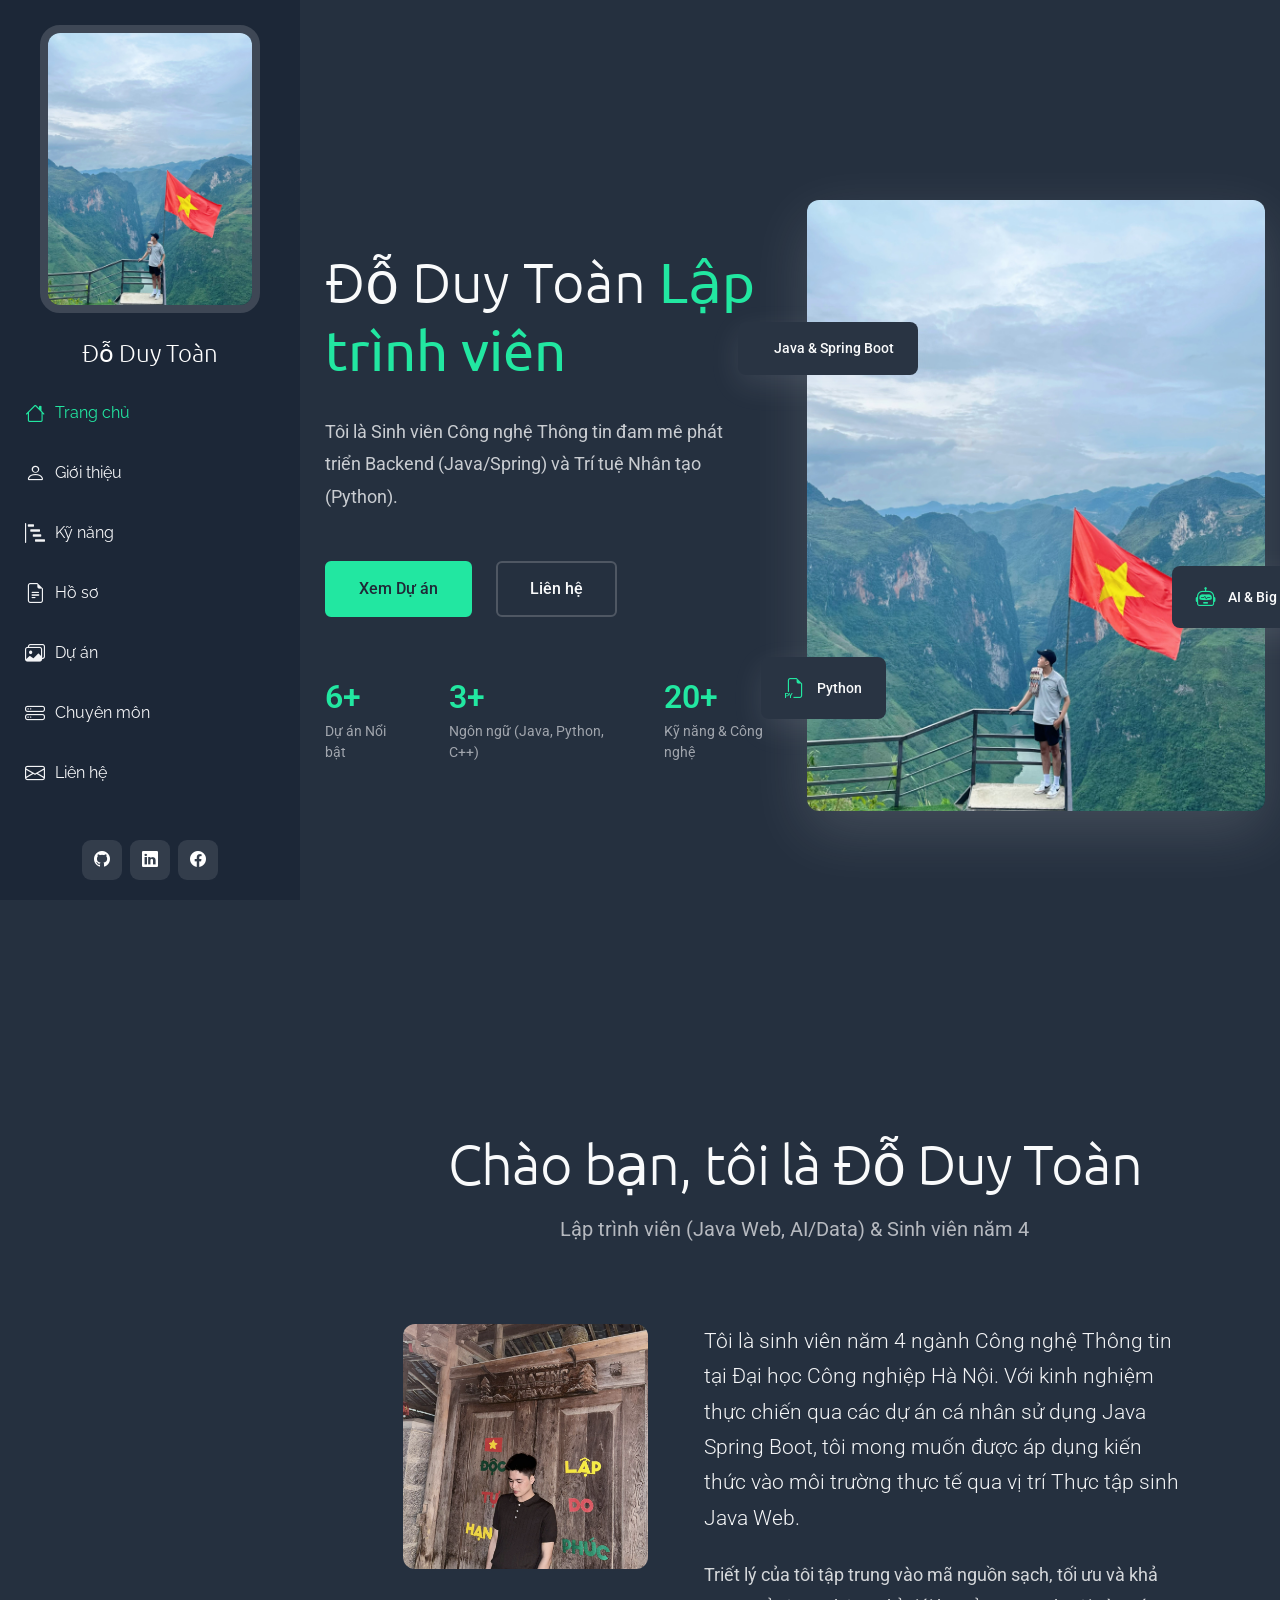
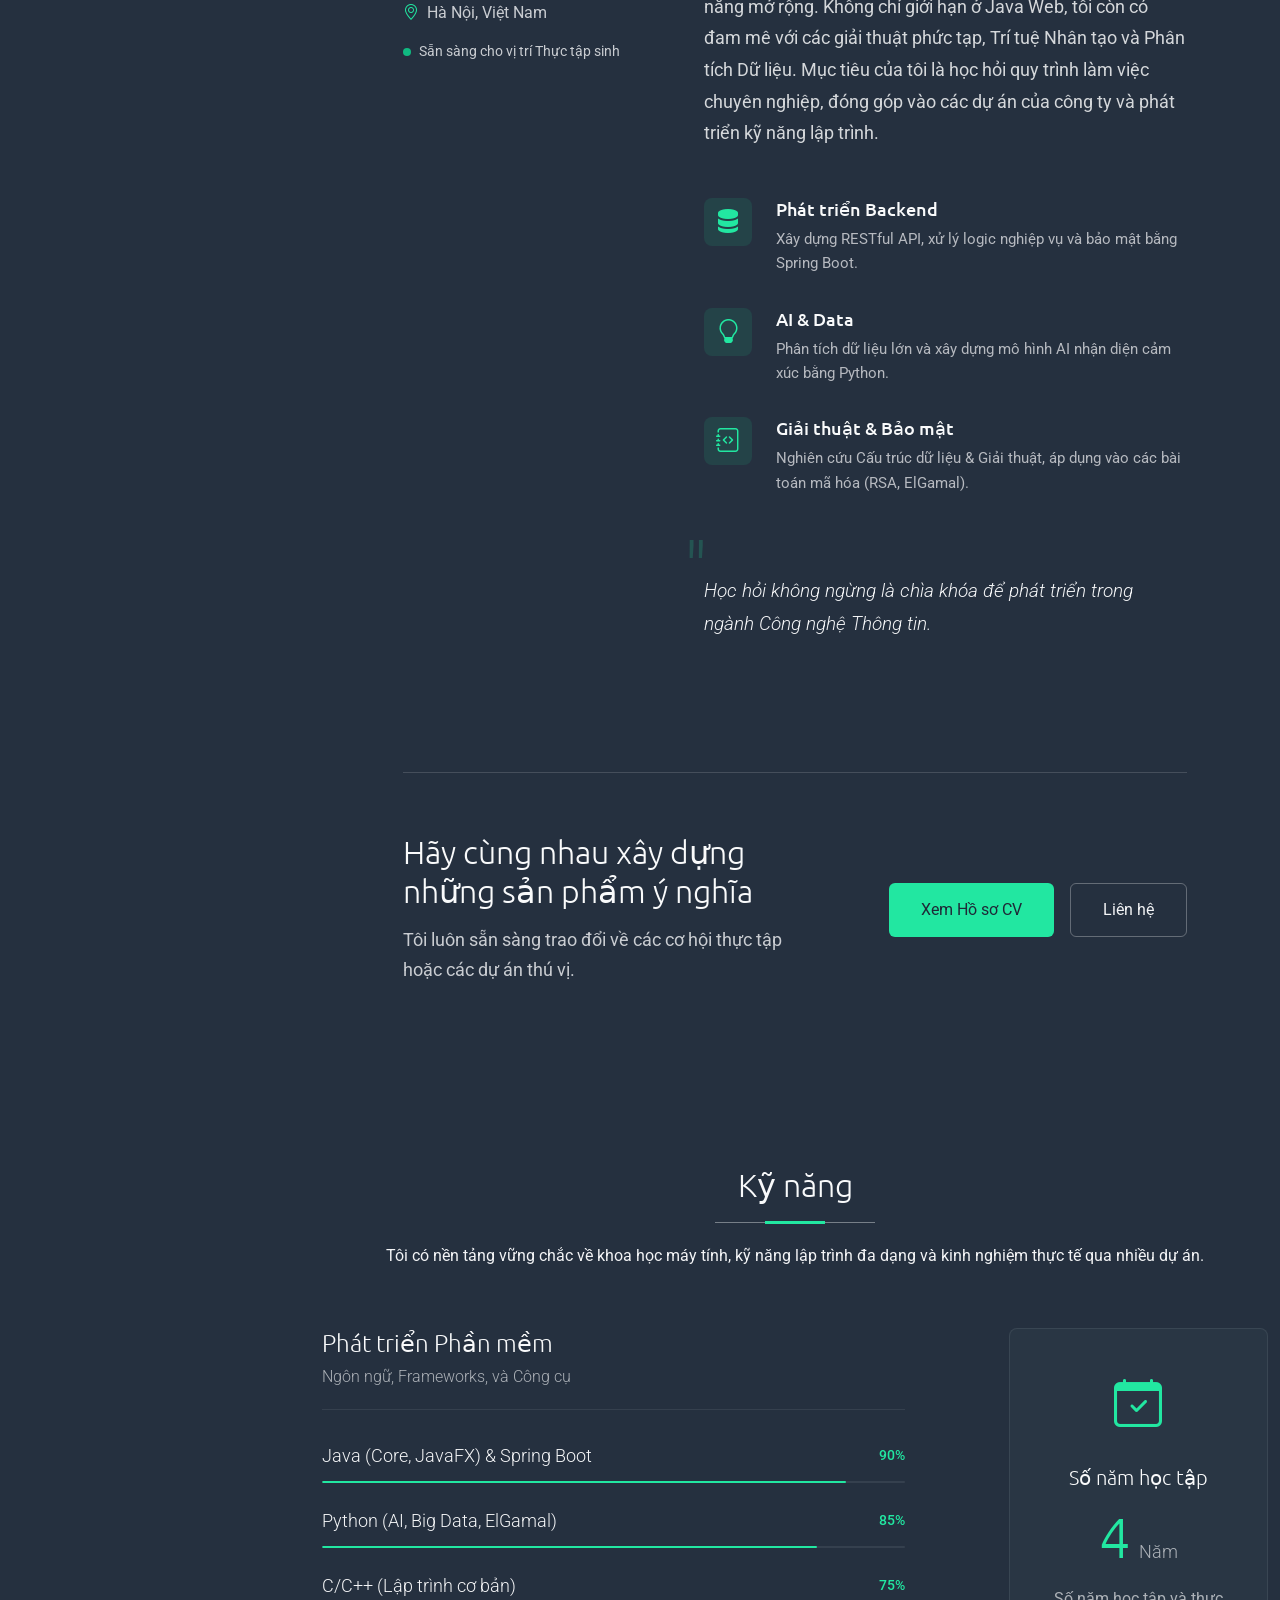
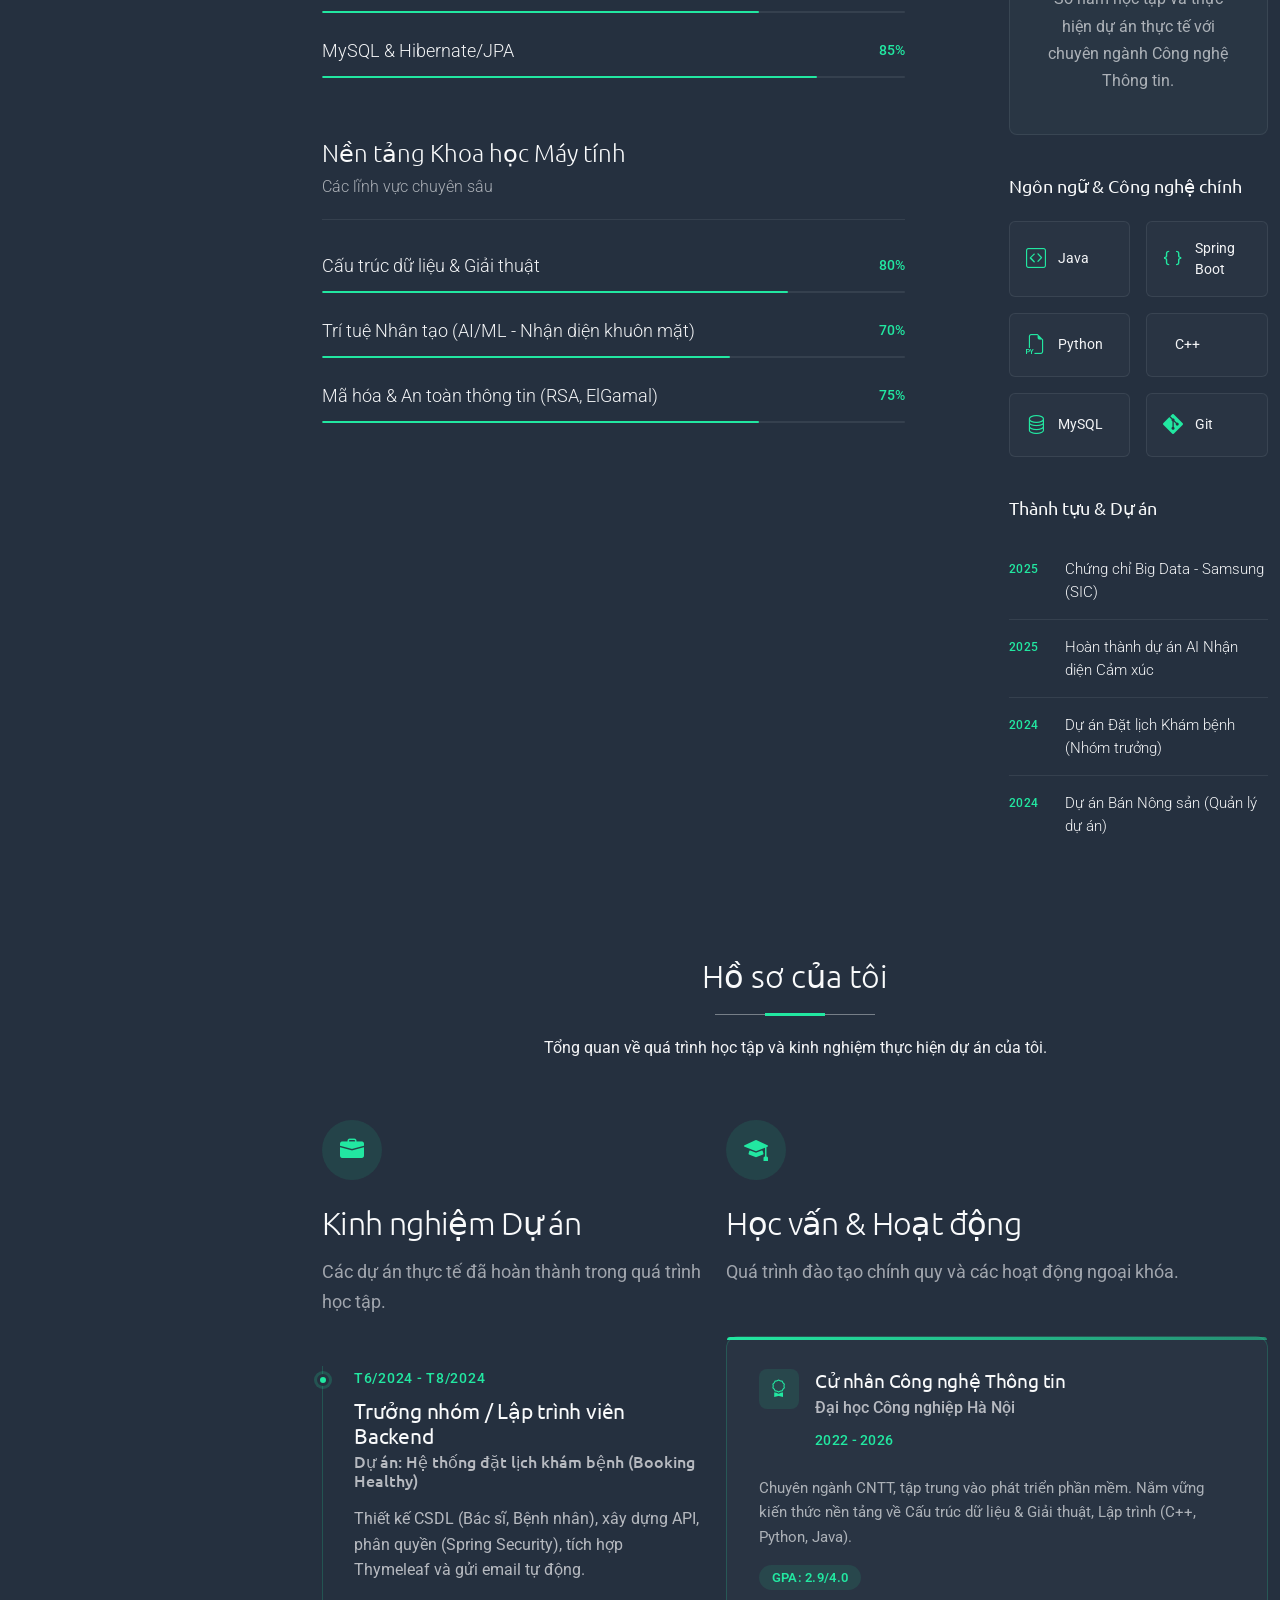
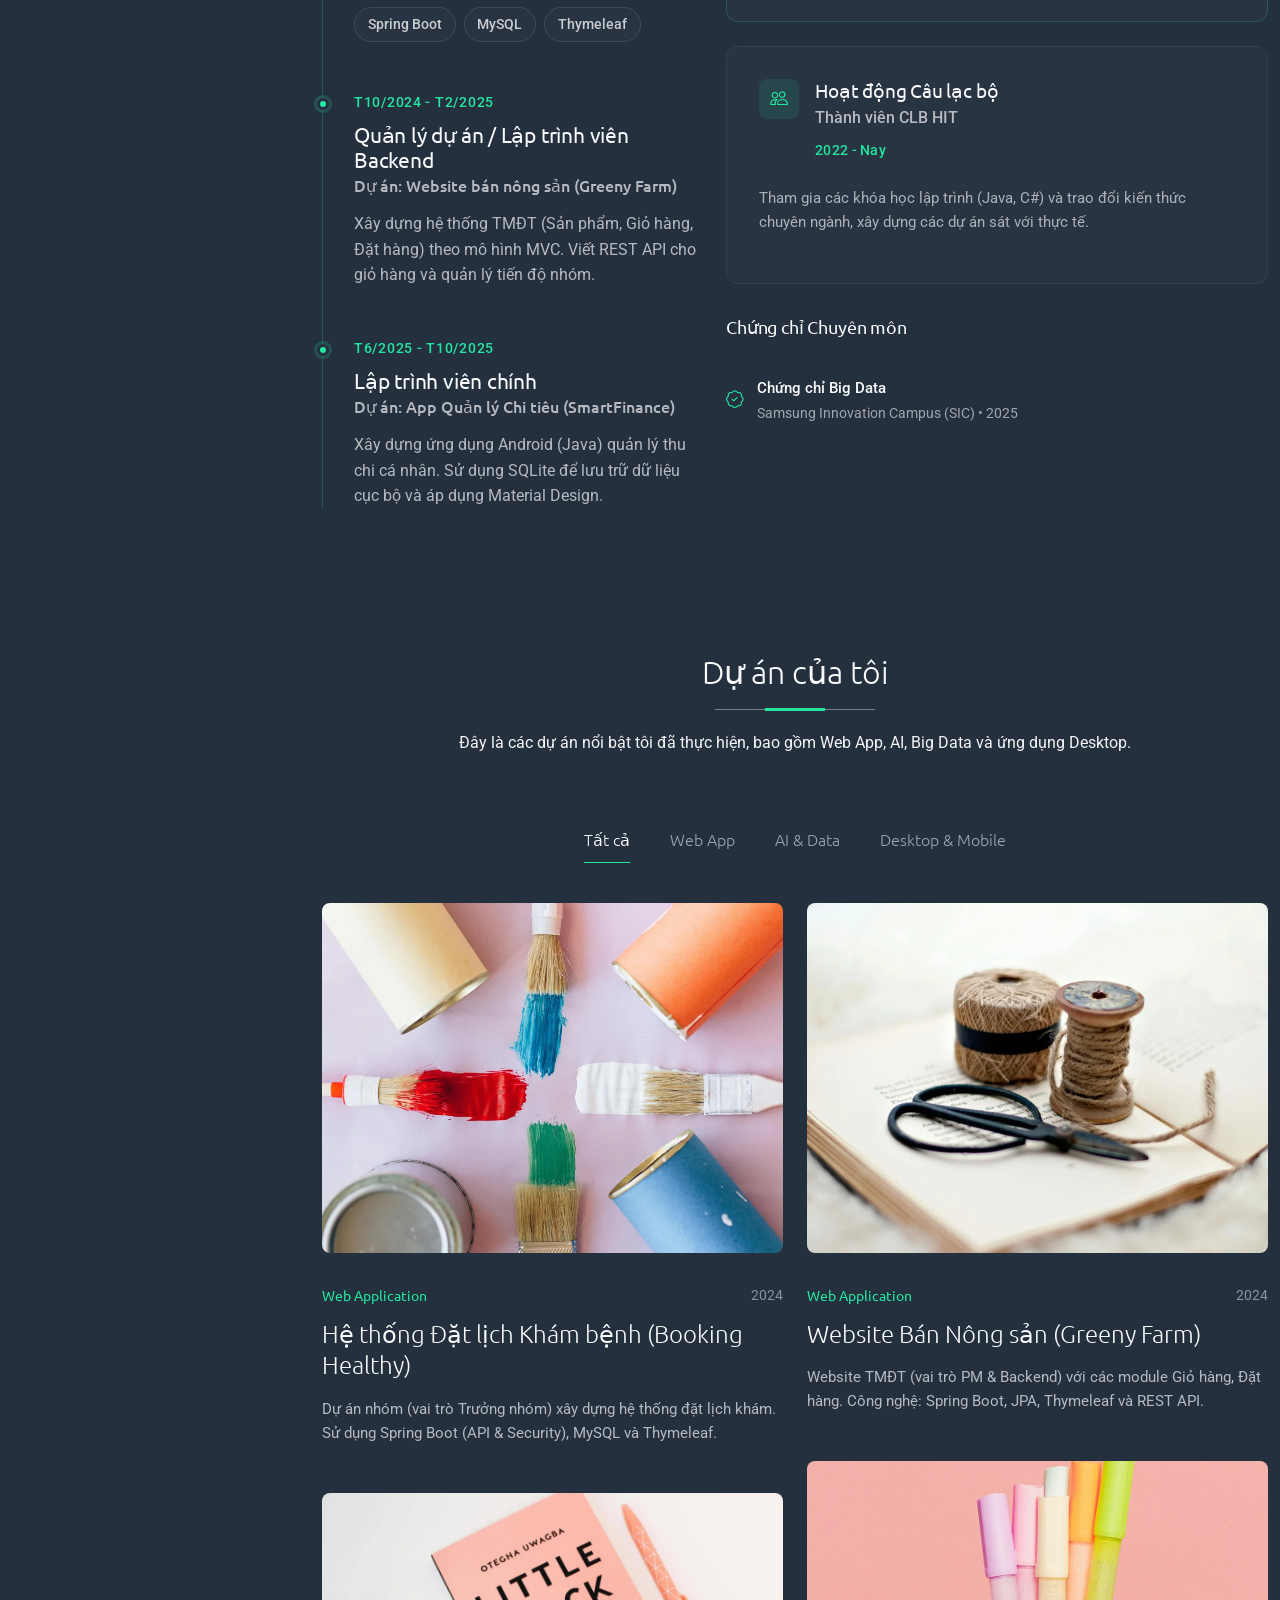
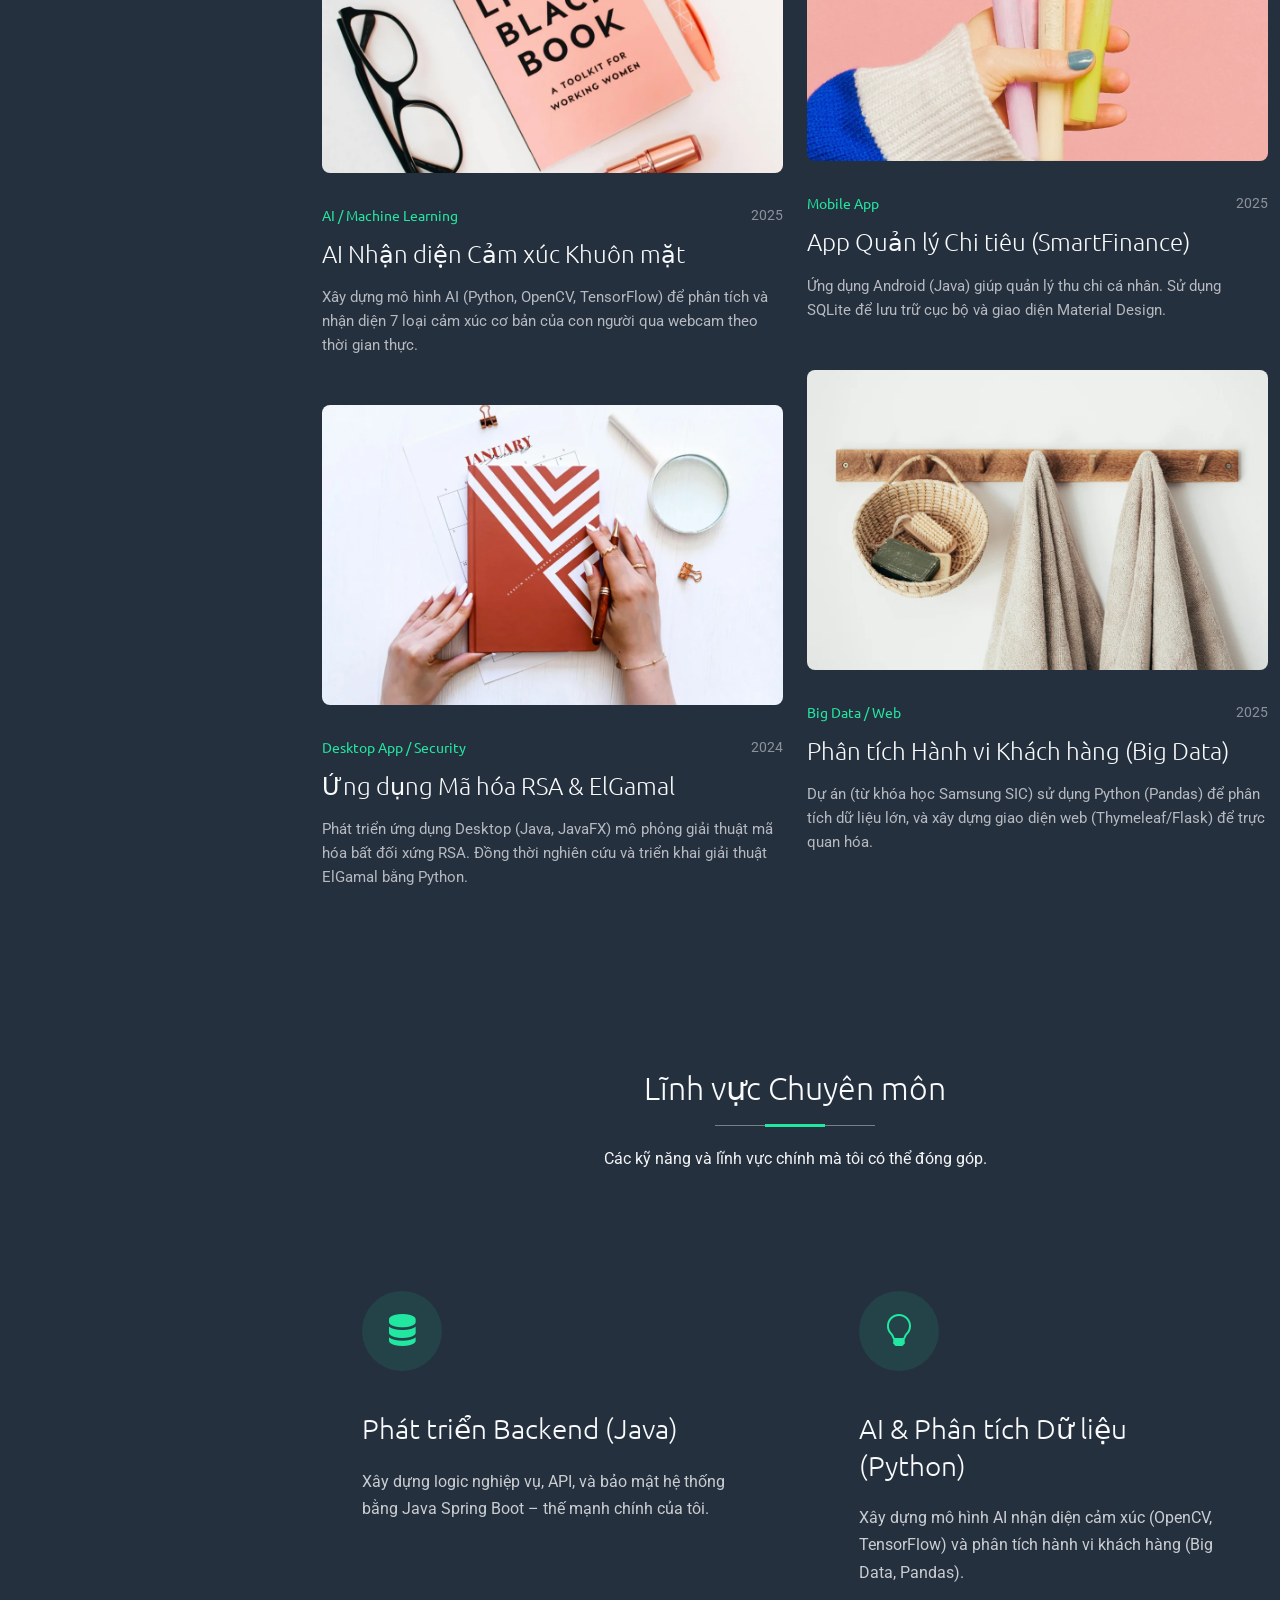
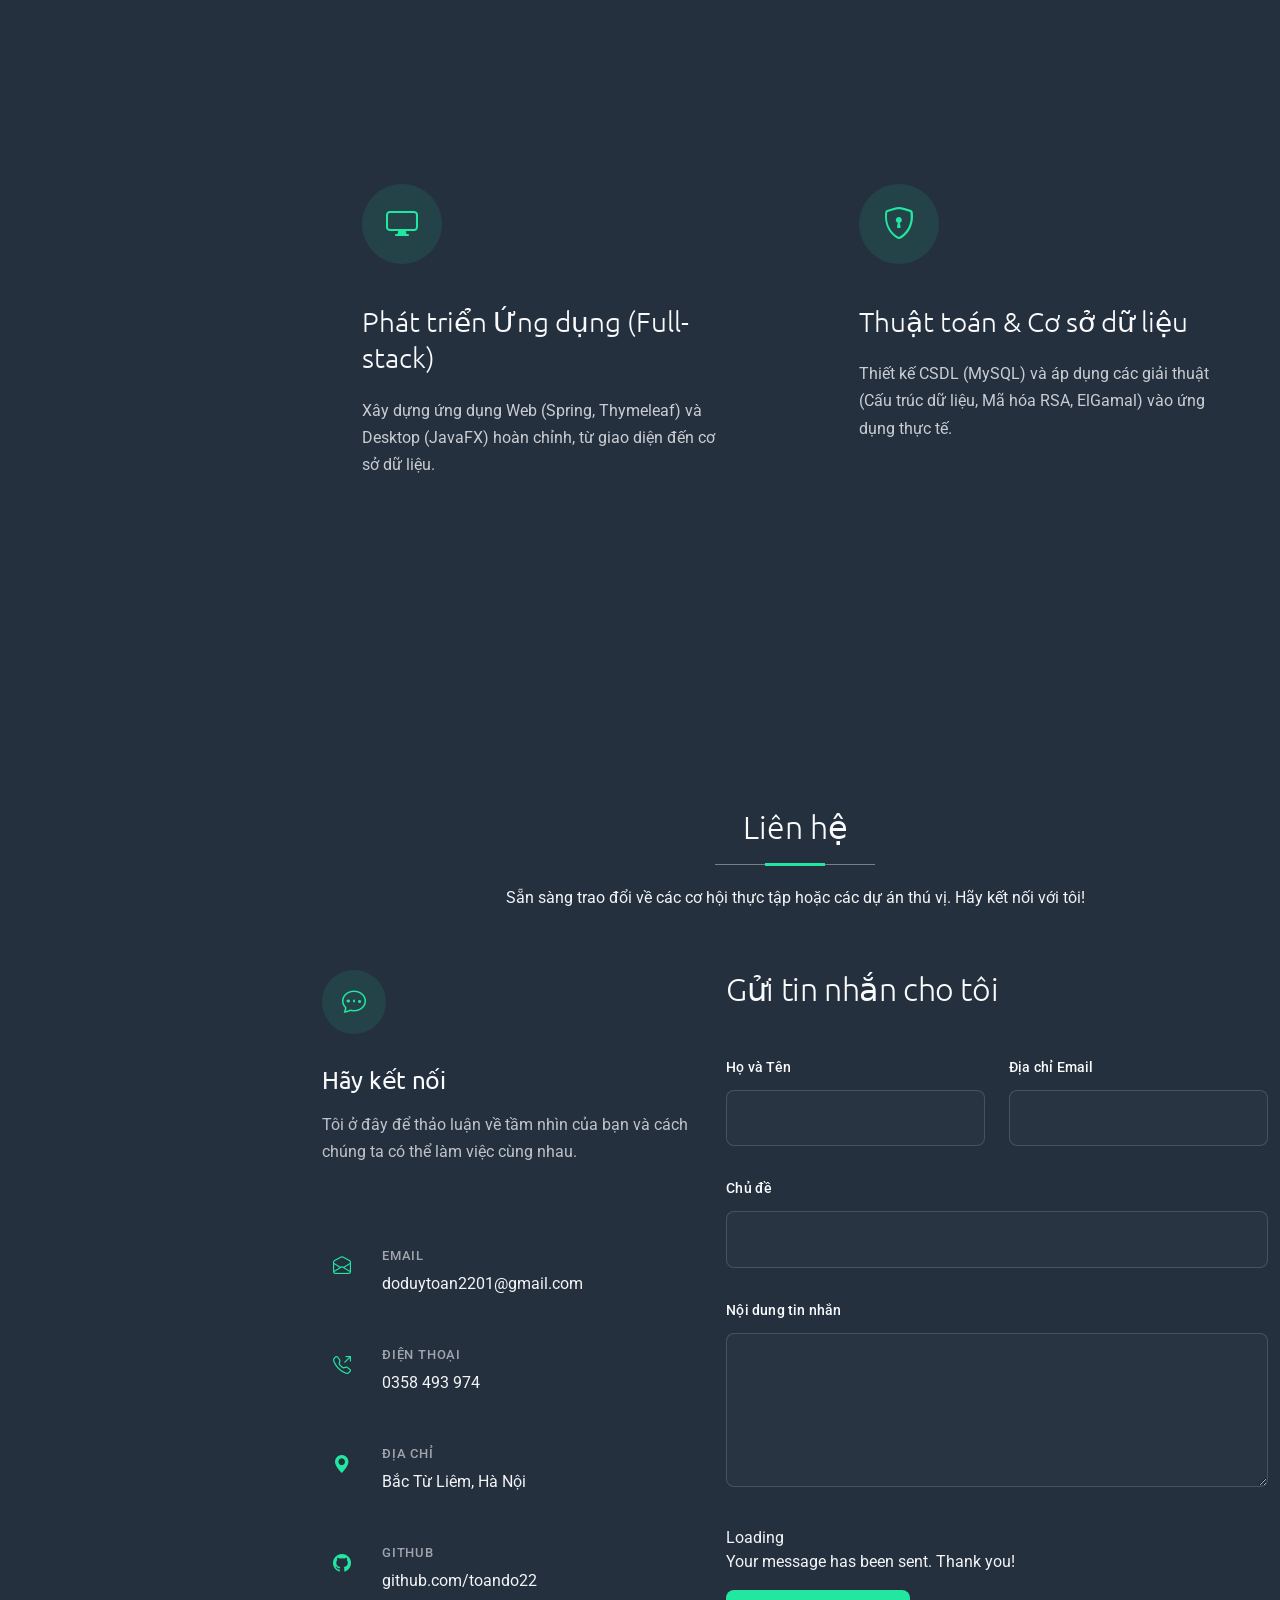
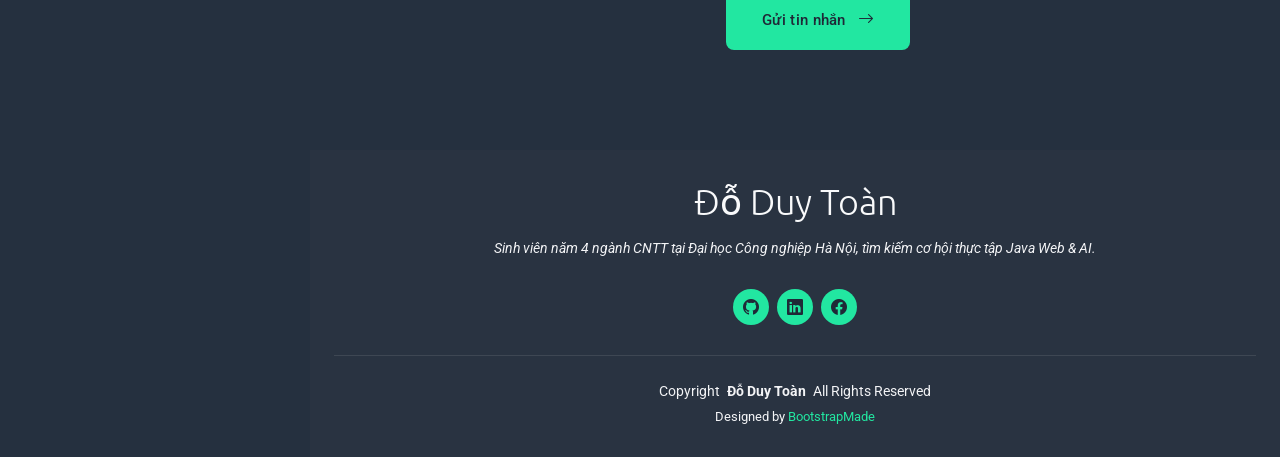
==== commit 557b0ff6: "Thêm chức năng gửi mail qua Formspree" ====
--- a/index.html
+++ b/index.html
@@ -1,40 +1,29 @@
 <!DOCTYPE html>
-<html lang="en">
+<html lang="vi">
 
 <head>
   <meta charset="utf-8">
   <meta content="width=device-width, initial-scale=1.0" name="viewport">
-  <title>Index - MyPage Bootstrap Template</title>
-  <meta name="description" content="">
-  <meta name="keywords" content="">
-
-  <!-- Favicons -->
+  <title>Trang cá nhân - Đỗ Duy Toàn</title>
+  <meta name="description" content="Trang cá nhân của Đỗ Duy Toàn - Lập trình viên Java Web, AI, Big Data. Portfolio dự án và kỹ năng.">
+  <meta name="keywords" content="Đỗ Duy Toàn, Java Developer, Spring Boot, Python, AI, Big Data, Portfolio, Lập trình viên">
+
   <link href="assets/img/favicon.png" rel="icon">
   <link href="assets/img/apple-touch-icon.png" rel="apple-touch-icon">
 
-  <!-- Fonts -->
   <link href="https://fonts.googleapis.com" rel="preconnect">
   <link href="https://fonts.gstatic.com" rel="preconnect" crossorigin>
   <link href="https://fonts.googleapis.com/css2?family=Roboto:ital,wght@0,100;0,300;0,400;0,500;0,700;0,900;1,100;1,300;1,400;1,500;1,700;1,900&family=Raleway:ital,wght@0,100;0,200;0,300;0,400;0,500;0,600;0,700;0,800;0,900;1,100;1,200;1,300;1,400;1,500;1,600;1,700;1,800;1,900&family=Ubuntu:ital,wght@0,300;0,400;0,500;0,700;1,300;1,400;1,500;1,700&display=swap" rel="stylesheet">
 
-  <!-- Vendor CSS Files -->
   <link href="assets/vendor/bootstrap/css/bootstrap.min.css" rel="stylesheet">
   <link href="assets/vendor/bootstrap-icons/bootstrap-icons.css" rel="stylesheet">
   <link href="assets/vendor/aos/aos.css" rel="stylesheet">
   <link href="assets/vendor/glightbox/css/glightbox.min.css" rel="stylesheet">
   <link href="assets/vendor/swiper/swiper-bundle.min.css" rel="stylesheet">
 
-  <!-- Main CSS File -->
   <link href="assets/css/main.css" rel="stylesheet">
 
-  <!-- =======================================================
-  * Template Name: MyPage
-  * Template URL: https://bootstrapmade.com/mypage-bootstrap-personal-template/
-  * Updated: Sep 20 2025 with Bootstrap v5.3.8
-  * Author: BootstrapMade.com
-  * License: https://bootstrapmade.com/license/
-  ======================================================== -->
-</head>
+  </head>
 
 <body class="index-page">
 
@@ -43,57 +32,37 @@
 
     <div class="header-top">
       <div class="profile-img">
-        <img src="assets/img/profile/profile-square-14.webp" alt="" class="img-fluid">
+        <img src="assets/img/profile/avatar_index.jpg" alt="" class="img-fluid">
       </div>
 
       <a href="index.html" class="logo d-flex align-items-center justify-content-center">
-        <!-- Uncomment the line below if you also wish to use an image logo -->
-        <!-- <img src="assets/img/logo.webp" alt=""> -->
-        <h1 class="sitename">Mark Andersen</h1>
+        <h1 class="sitename">Đỗ Duy Toàn</h1>
       </a>
 
     </div>
 
     <nav id="navmenu" class="navmenu">
       <ul>
-        <li><a href="#hero" class="active"><i class="bi bi-house navicon"></i>Home</a></li>
-        <li><a href="#about"><i class="bi bi-person navicon"></i> About</a></li>
-        <li><a href="#resume"><i class="bi bi-file-earmark-text navicon"></i> Resume</a></li>
-        <li><a href="#portfolio"><i class="bi bi-images navicon"></i> Portfolio</a></li>
-        <li><a href="#services"><i class="bi bi-hdd-stack navicon"></i> Services</a></li>
-        <li class="dropdown"><a href="#"><i class="bi bi-menu-button navicon"></i> <span>Dropdown</span> <i class="bi bi-chevron-down toggle-dropdown"></i></a>
-          <ul>
-            <li><a href="#">Dropdown 1</a></li>
-            <li class="dropdown"><a href="#"><span>Deep Dropdown</span> <i class="bi bi-chevron-down toggle-dropdown"></i></a>
-              <ul>
-                <li><a href="#">Deep Dropdown 1</a></li>
-                <li><a href="#">Deep Dropdown 2</a></li>
-                <li><a href="#">Deep Dropdown 3</a></li>
-                <li><a href="#">Deep Dropdown 4</a></li>
-                <li><a href="#">Deep Dropdown 5</a></li>
-              </ul>
-            </li>
-            <li><a href="#">Dropdown 2</a></li>
-            <li><a href="#">Dropdown 3</a></li>
-            <li><a href="#">Dropdown 4</a></li>
-          </ul>
-        </li>
-        <li><a href="#contact"><i class="bi bi-envelope navicon"></i> Contact</a></li>
+        <li><a href="#hero" class="active"><i class="bi bi-house navicon"></i>Trang chủ</a></li>
+        <li><a href="#about"><i class="bi bi-person navicon"></i> Giới thiệu</a></li>
+        <li><a href="#skills"><i class="bi bi-bar-chart-steps navicon"></i> Kỹ năng</a></li>
+        <li><a href="#resume"><i class="bi bi-file-earmark-text navicon"></i> Hồ sơ</a></li>
+        <li><a href="#portfolio"><i class="bi bi-images navicon"></i> Dự án</a></li>
+        <li><a href="#services"><i class="bi bi-hdd-stack navicon"></i> Chuyên môn</a></li>
+        <li><a href="#contact"><i class="bi bi-envelope navicon"></i> Liên hệ</a></li>
       </ul>
     </nav>
 
     <div class="social-links text-center">
-      <a href="#" class="twitter"><i class="bi bi-twitter-x"></i></a>
+      <a href="https://github.com/toando22" target="_blank" class="github"><i class="bi bi-github"></i></a>
+      <a href="#" class="linkedin"><i class="bi bi-linkedin"></i></a>
       <a href="#" class="facebook"><i class="bi bi-facebook"></i></a>
-      <a href="#" class="instagram"><i class="bi bi-instagram"></i></a>
-      <a href="#" class="google-plus"><i class="bi bi-skype"></i></a>
-      <a href="#" class="linkedin"><i class="bi bi-linkedin"></i></a>
     </div>
+
   </header>
 
   <main class="main">
 
-    <!-- Hero Section -->
     <section id="hero" class="hero section">
 
       <div class="container" data-aos="fade-up" data-aos-delay="100">
@@ -102,28 +71,28 @@
           <div class="col-lg-6 order-2 order-lg-1">
             <div class="hero-content">
               <h1 data-aos="fade-up" data-aos-delay="200">
-                Creative Designer &amp;
-                <span class="accent-text">Visual Storyteller</span>
+                Đỗ Duy Toàn
+                <span class="accent-text">Lập trình viên</span>
               </h1>
               <p class="hero-description" data-aos="fade-up" data-aos-delay="300">
-                Crafting meaningful digital experiences through thoughtful design and innovative solutions. I blend creativity with strategy to bring brands to life and connect with audiences on a deeper level.
+                Tôi là Sinh viên Công nghệ Thông tin đam mê phát triển Backend (Java/Spring) và Trí tuệ Nhân tạo (Python).
               </p>
               <div class="hero-actions" data-aos="fade-up" data-aos-delay="400">
-                <a href="#portfolio" class="btn-primary">View My Work</a>
-                <a href="#contact" class="btn-secondary">Get In Touch</a>
+                <a href="#portfolio" class="btn-primary">Xem Dự án</a>
+                <a href="#contact" class="btn-secondary">Liên hệ</a>
               </div>
               <div class="hero-stats" data-aos="fade-up" data-aos-delay="500">
                 <div class="stat-item">
-                  <span class="stat-number">50+</span>
-                  <span class="stat-label">Projects Completed</span>
+                  <span class="stat-number">6+</span>
+                  <span class="stat-label">Dự án Nổi bật</span>
                 </div>
                 <div class="stat-item">
                   <span class="stat-number">3+</span>
-                  <span class="stat-label">Years Experience</span>
+                  <span class="stat-label">Ngôn ngữ (Java, Python, C++)</span>
                 </div>
                 <div class="stat-item">
-                  <span class="stat-number">25+</span>
-                  <span class="stat-label">Happy Clients</span>
+                  <span class="stat-number">20+</span>
+                  <span class="stat-label">Kỹ năng & Công nghệ</span>
                 </div>
               </div>
             </div>
@@ -132,18 +101,18 @@
           <div class="col-lg-6 order-1 order-lg-2">
             <div class="hero-image" data-aos="fade-up" data-aos-delay="300">
               <div class="image-wrapper">
-                <img src="assets/img/profile/profile-square-13.webp" alt="Creative Designer Portfolio" class="img-fluid main-image">
+                <img src="assets/img/profile/avatar_index.jpg" alt="Đỗ Duy Toàn - Lập trình viên Java" class="img-fluid main-image">
                 <div class="floating-card card-1" data-aos="fade-up" data-aos-delay="600">
-                  <i class="bi bi-palette"></i>
-                  <span>UI/UX Design</span>
+                  <i class="bi bi-code-braces"></i>
+                  <span>Java & Spring Boot</span>
                 </div>
                 <div class="floating-card card-2" data-aos="fade-up" data-aos-delay="700">
-                  <i class="bi bi-code-square"></i>
-                  <span>Web Development</span>
+                  <i class="bi bi-robot"></i>
+                  <span>AI & Big Data</span>
                 </div>
                 <div class="floating-card card-3" data-aos="fade-up" data-aos-delay="800">
-                  <i class="bi bi-camera"></i>
-                  <span>Photography</span>
+                  <i class="bi bi-filetype-py"></i>
+                  <span>Python</span>
                 </div>
               </div>
             </div>
@@ -152,10 +121,7 @@
 
       </div>
 
-    </section><!-- /Hero Section -->
-
-    <!-- About Section -->
-    <section id="about" class="about section">
+    </section><section id="about" class="about section">
 
       <div class="container" data-aos="fade-up" data-aos-delay="100">
 
@@ -163,8 +129,8 @@
           <div class="col-lg-10">
 
             <div class="intro-header text-center" data-aos="fade-up" data-aos-delay="150">
-              <h1>Hi, I'm Mark Andersen</h1>
-              <p class="subtitle">Digital Product Designer &amp; Creative Strategist</p>
+              <h1>Chào bạn, tôi là Đỗ Duy Toàn</h1>
+              <p class="subtitle">Lập trình viên (Java Web, AI/Data) &amp; Sinh viên năm 4</p>
             </div>
 
             <div class="main-content-wrapper">
@@ -173,16 +139,16 @@
                 <div class="col-lg-4" data-aos="fade-right" data-aos-delay="200">
                   <div class="profile-section">
                     <div class="profile-image-container">
-                      <img src="assets/img/profile/profile-square-15.webp" class="img-fluid" alt="Sarah Chen">
+                      <img src="assets/img/profile/index_1.jpg" class="img-fluid" alt="Đỗ Duy Toàn">
                     </div>
                     <div class="profile-meta">
                       <div class="location">
                         <i class="bi bi-geo-alt"></i>
-                        <span>San Francisco, CA</span>
+                        <span>Hà Nội, Việt Nam</span>
                       </div>
                       <div class="status">
                         <div class="status-indicator"></div>
-                        <span>Available for projects</span>
+                        <span>Sẵn sàng cho vị trí Thực tập sinh</span>
                       </div>
                     </div>
                   </div>
@@ -192,46 +158,46 @@
                   <div class="content-area">
 
                     <div class="story-block">
-                      <p class="lead-text">I craft digital experiences that bridge the gap between user needs and business goals. With 7 years of experience in product design, I've helped startups and Fortune 500 companies create meaningful connections with their users.</p>
-
-                      <p>My design philosophy centers around empathy, iteration, and impact. I believe great design isn't just about aesthetics—it's about solving real problems and creating value for both users and businesses.</p>
+                      <p class="lead-text">Tôi là sinh viên năm 4 ngành Công nghệ Thông tin tại Đại học Công nghiệp Hà Nội. Với kinh nghiệm thực chiến qua các dự án cá nhân sử dụng Java Spring Boot, tôi mong muốn được áp dụng kiến thức vào môi trường thực tế qua vị trí Thực tập sinh Java Web.</p>
+
+                      <p>Triết lý của tôi tập trung vào mã nguồn sạch, tối ưu và khả năng mở rộng. Không chỉ giới hạn ở Java Web, tôi còn có đam mê với các giải thuật phức tạp, Trí tuệ Nhân tạo và Phân tích Dữ liệu. Mục tiêu của tôi là học hỏi quy trình làm việc chuyên nghiệp, đóng góp vào các dự án của công ty và phát triển kỹ năng lập trình.</p>
                     </div>
 
                     <div class="expertise-grid">
                       <div class="expertise-item" data-aos="zoom-in" data-aos-delay="300">
+                        <div class="expertise-icon">
+                          <i class="bi bi-server"></i>
+                        </div>
+                        <div class="expertise-content">
+                          <h4>Phát triển Backend</h4>
+                          <p>Xây dựng RESTful API, xử lý logic nghiệp vụ và bảo mật bằng Spring Boot.</p>
+                        </div>
+                      </div>
+
+                      <div class="expertise-item" data-aos="zoom-in" data-aos-delay="350">
                         <div class="expertise-icon">
                           <i class="bi bi-lightbulb"></i>
                         </div>
                         <div class="expertise-content">
-                          <h4>Product Strategy</h4>
-                          <p>User research, journey mapping, and strategic design thinking</p>
+                          <h4>AI & Data</h4>
+                          <p>Phân tích dữ liệu lớn và xây dựng mô hình AI nhận diện cảm xúc bằng Python.</p>
                         </div>
                       </div>
 
-                      <div class="expertise-item" data-aos="zoom-in" data-aos-delay="350">
+                      <div class="expertise-item" data-aos="zoom-in" data-aos-delay="400">
                         <div class="expertise-icon">
-                          <i class="bi bi-phone"></i>
+                          <i class="bi bi-journal-code"></i>
                         </div>
                         <div class="expertise-content">
-                          <h4>Mobile &amp; Web Design</h4>
-                          <p>Responsive interfaces and seamless user experiences</p>
+                          <h4>Giải thuật & Bảo mật</h4>
+                          <p>Nghiên cứu Cấu trúc dữ liệu & Giải thuật, áp dụng vào các bài toán mã hóa (RSA, ElGamal).</p>
                         </div>
                       </div>
-
-                      <div class="expertise-item" data-aos="zoom-in" data-aos-delay="400">
-                        <div class="expertise-icon">
-                          <i class="bi bi-graph-up"></i>
-                        </div>
-                        <div class="expertise-content">
-                          <h4>Design Systems</h4>
-                          <p>Scalable component libraries and brand consistency</p>
-                        </div>
-                      </div>
                     </div>
 
                     <div class="philosophy-quote" data-aos="fade-up" data-aos-delay="450">
                       <div class="quote-mark">"</div>
-                      <p>Good design is not about perfection—it's about understanding, empathy, and continuous learning from the people who use what we create.</p>
+                      <p>Học hỏi không ngừng là chìa khóa để phát triển trong ngành Công nghệ Thông tin.</p>
                     </div>
 
                   </div>
@@ -244,14 +210,14 @@
               <div class="row align-items-center">
                 <div class="col-lg-6">
                   <div class="collaboration-text">
-                    <h3>Let's create something amazing together</h3>
-                    <p>Whether you're looking to redesign an existing product or build something completely new, I'd love to explore how we can bring your vision to life.</p>
+                    <h3>Hãy cùng nhau xây dựng những sản phẩm ý nghĩa</h3>
+                    <p>Tôi luôn sẵn sàng trao đổi về các cơ hội thực tập hoặc các dự án thú vị.</p>
                   </div>
                 </div>
                 <div class="col-lg-6">
                   <div class="action-buttons">
-                    <a href="#portfolio" class="btn-custom primary">View Case Studies</a>
-                    <a href="#contact" class="btn-custom secondary">Start a Project</a>
+                    <a href="#resume" class="btn-custom primary">Xem Hồ sơ CV</a>
+                    <a href="#contact" class="btn-custom secondary">Liên hệ</a>
                   </div>
                 </div>
               </div>
@@ -262,96 +228,12 @@
 
       </div>
 
-    </section><!-- /About Section -->
-
-    <!-- Stats Section -->
-    <section id="stats" class="stats section light-background">
-
-      <div class="container" data-aos="fade-up" data-aos-delay="100">
-
-        <div class="row justify-content-center">
-          <div class="col-lg-10">
-
-            <div class="stats-grid">
-              <div class="stat-item" data-aos="fade-up" data-aos-delay="200">
-                <div class="stat-number">
-                  <span data-purecounter-start="0" data-purecounter-end="127" data-purecounter-duration="1" class="purecounter"></span>
-                </div>
-                <p class="stat-label">Voluptas nulla pariatur</p>
-              </div>
-
-              <div class="stat-item" data-aos="fade-up" data-aos-delay="300">
-                <div class="stat-number">
-                  <span data-purecounter-start="0" data-purecounter-end="89" data-purecounter-duration="1" class="purecounter"></span>K
-                </div>
-                <p class="stat-label">Nostrum exercitationem</p>
-              </div>
-
-              <div class="stat-item" data-aos="fade-up" data-aos-delay="400">
-                <div class="stat-number">
-                  <span data-purecounter-start="0" data-purecounter-end="234" data-purecounter-duration="1" class="purecounter"></span>+
-                </div>
-                <p class="stat-label">Temporibus autem</p>
-              </div>
-            </div>
-
-            <div class="achievements-row" data-aos="fade-up" data-aos-delay="500">
-              <div class="achievement">
-                <div class="achievement-icon">
-                  <i class="bi bi-trophy"></i>
-                </div>
-                <div class="achievement-content">
-                  <h4>Excellence Award</h4>
-                  <p>Ut enim ad minima veniam quis</p>
-                </div>
-              </div>
-
-              <div class="achievement">
-                <div class="achievement-icon">
-                  <i class="bi bi-star"></i>
-                </div>
-                <div class="achievement-content">
-                  <h4>Recognition</h4>
-                  <p>Sed do eiusmod tempor incididunt</p>
-                </div>
-              </div>
-
-              <div class="achievement">
-                <div class="achievement-icon">
-                  <i class="bi bi-gem"></i>
-                </div>
-                <div class="achievement-content">
-                  <h4>Innovation</h4>
-                  <p>Lorem ipsum dolor sit amet consectetur</p>
-                </div>
-              </div>
-            </div>
-
-          </div>
-        </div>
-
-      </div>
-
-    </section><!-- /Stats Section -->
-
-    <!-- Skills Section -->
-    <section id="skills" class="skills section">
-
-      <!-- Section Title -->
+    </section><section id="skills" class="skills section">
+
       <div class="container section-title" data-aos="fade-up">
-        <h2>Skills</h2>
-        <p>Magnam dolores commodi suscipit. Necessitatibus eius consequatur ex aliquid fuga eum quidem. Sit sint consectetur velit. Quisquam quos quisquam cupiditate. Et nemo qui impedit suscipit alias ea. Quia fugiat sit in iste officiis commodi quidem hic quas.</p>
-      </div><!-- End Section Title -->
-
-      <div class="container" data-aos="fade-up" data-aos-delay="100">
-
-        <div class="row justify-content-center">
-          <div class="col-lg-10">
-            <div class="intro-content text-center mb-5" data-aos="fade-up" data-aos-delay="150">
-              <p class="lead-text">Mastery achieved through continuous exploration and dedicated refinement of craft</p>
-            </div>
-          </div>
-        </div>
+        <h2>Kỹ năng</h2>
+        <p>Tôi có nền tảng vững chắc về khoa học máy tính, kỹ năng lập trình đa dạng và kinh nghiệm thực tế qua nhiều dự án.</p>
+      </div><div class="container" data-aos="fade-up" data-aos-delay="100">
 
         <div class="row">
           <div class="col-lg-8">
@@ -359,31 +241,40 @@
 
               <div class="skill-category skills-animation" data-aos="fade-up" data-aos-delay="200">
                 <div class="category-header">
-                  <h3 class="category-title">Technical Expertise</h3>
-                  <p class="category-subtitle">Core development and technical skills</p>
+                  <h3 class="category-title">Phát triển Phần mềm</h3>
+                  <p class="category-subtitle">Ngôn ngữ, Frameworks, và Công cụ</p>
                 </div>
                 <div class="skills-list">
                   <div class="skill-row">
                     <div class="skill-info">
-                      <span class="skill-name">Full-Stack Development</span>
-                      <span class="skill-percentage">92%</span>
+                      <span class="skill-name">Java (Core, JavaFX) & Spring Boot</span>
+                      <span class="skill-percentage">90%</span>
                     </div>
                     <div class="progress">
-                      <div class="progress-bar" role="progressbar" aria-valuenow="92" aria-valuemin="0" aria-valuemax="100"></div>
+                      <div class="progress-bar" role="progressbar" aria-valuenow="90" aria-valuemin="0" aria-valuemax="100"></div>
                     </div>
                   </div>
                   <div class="skill-row">
                     <div class="skill-info">
-                      <span class="skill-name">Cloud Architecture</span>
-                      <span class="skill-percentage">88%</span>
+                      <span class="skill-name">Python (AI, Big Data, ElGamal)</span>
+                      <span class="skill-percentage">85%</span>
                     </div>
                     <div class="progress">
-                      <div class="progress-bar" role="progressbar" aria-valuenow="88" aria-valuemin="0" aria-valuemax="100"></div>
+                      <div class="progress-bar" role="progressbar" aria-valuenow="85" aria-valuemin="0" aria-valuemax="100"></div>
                     </div>
                   </div>
                   <div class="skill-row">
                     <div class="skill-info">
-                      <span class="skill-name">Database Design</span>
+                      <span class="skill-name">C/C++ (Lập trình cơ bản)</span>
+                      <span class="skill-percentage">75%</span>
+                    </div>
+                    <div class="progress">
+                      <div class="progress-bar" role="progressbar" aria-valuenow="75" aria-valuemin="0" aria-valuemax="100"></div>
+                    </div>
+                  </div>
+                  <div class="skill-row">
+                    <div class="skill-info">
+                      <span class="skill-name">MySQL & Hibernate/JPA</span>
                       <span class="skill-percentage">85%</span>
                     </div>
                     <div class="progress">
@@ -395,71 +286,35 @@
 
               <div class="skill-category skills-animation" data-aos="fade-up" data-aos-delay="250">
                 <div class="category-header">
-                  <h3 class="category-title">Creative Design</h3>
-                  <p class="category-subtitle">Visual and user experience design</p>
+                  <h3 class="category-title">Nền tảng Khoa học Máy tính</h3>
+                  <p class="category-subtitle">Các lĩnh vực chuyên sâu</p>
                 </div>
                 <div class="skills-list">
                   <div class="skill-row">
                     <div class="skill-info">
-                      <span class="skill-name">UI/UX Design</span>
-                      <span class="skill-percentage">94%</span>
+                      <span class="skill-name">Cấu trúc dữ liệu & Giải thuật</span>
+                      <span class="skill-percentage">80%</span>
                     </div>
                     <div class="progress">
-                      <div class="progress-bar" role="progressbar" aria-valuenow="94" aria-valuemin="0" aria-valuemax="100"></div>
+                      <div class="progress-bar" role="progressbar" aria-valuenow="80" aria-valuemin="0" aria-valuemax="100"></div>
                     </div>
                   </div>
                   <div class="skill-row">
                     <div class="skill-info">
-                      <span class="skill-name">Brand Identity</span>
-                      <span class="skill-percentage">86%</span>
+                      <span class="skill-name">Trí tuệ Nhân tạo (AI/ML - Nhận diện khuôn mặt)</span>
+                      <span class="skill-percentage">70%</span>
                     </div>
                     <div class="progress">
-                      <div class="progress-bar" role="progressbar" aria-valuenow="86" aria-valuemin="0" aria-valuemax="100"></div>
+                      <div class="progress-bar" role="progressbar" aria-valuenow="70" aria-valuemin="0" aria-valuemax="100"></div>
                     </div>
                   </div>
                   <div class="skill-row">
                     <div class="skill-info">
-                      <span class="skill-name">Motion Graphics</span>
-                      <span class="skill-percentage">78%</span>
+                      <span class="skill-name">Mã hóa & An toàn thông tin (RSA, ElGamal)</span>
+                      <span class="skill-percentage">75%</span>
                     </div>
                     <div class="progress">
-                      <div class="progress-bar" role="progressbar" aria-valuenow="78" aria-valuemin="0" aria-valuemax="100"></div>
-                    </div>
-                  </div>
-                </div>
-              </div>
-
-              <div class="skill-category skills-animation" data-aos="fade-up" data-aos-delay="300">
-                <div class="category-header">
-                  <h3 class="category-title">Strategic Leadership</h3>
-                  <p class="category-subtitle">Management and business acumen</p>
-                </div>
-                <div class="skills-list">
-                  <div class="skill-row">
-                    <div class="skill-info">
-                      <span class="skill-name">Project Management</span>
-                      <span class="skill-percentage">90%</span>
-                    </div>
-                    <div class="progress">
-                      <div class="progress-bar" role="progressbar" aria-valuenow="90" aria-valuemin="0" aria-valuemax="100"></div>
-                    </div>
-                  </div>
-                  <div class="skill-row">
-                    <div class="skill-info">
-                      <span class="skill-name">Team Coordination</span>
-                      <span class="skill-percentage">87%</span>
-                    </div>
-                    <div class="progress">
-                      <div class="progress-bar" role="progressbar" aria-valuenow="87" aria-valuemin="0" aria-valuemax="100"></div>
-                    </div>
-                  </div>
-                  <div class="skill-row">
-                    <div class="skill-info">
-                      <span class="skill-name">Strategic Planning</span>
-                      <span class="skill-percentage">83%</span>
-                    </div>
-                    <div class="progress">
-                      <div class="progress-bar" role="progressbar" aria-valuenow="83" aria-valuemin="0" aria-valuemax="100"></div>
+                      <div class="progress-bar" role="progressbar" aria-valuenow="75" aria-valuemin="0" aria-valuemax="100"></div>
                     </div>
                   </div>
                 </div>
@@ -473,60 +328,64 @@
 
               <div class="expertise-highlight" data-aos="fade-up" data-aos-delay="350">
                 <div class="highlight-icon">
-                  <i class="bi bi-trophy"></i>
-                </div>
-                <h4 class="highlight-title">Years of Experience</h4>
+                  <i class="bi bi-calendar-check"></i>
+                </div>
+                <h4 class="highlight-title">Số năm học tập</h4>
                 <div class="experience-number">
-                  <span data-purecounter-start="0" data-purecounter-end="8" data-purecounter-duration="1" class="purecounter"></span>
-                  <span class="experience-label">Years</span>
-                </div>
-                <p class="highlight-description">Dedicated to mastering the craft of digital innovation and strategic problem-solving.</p>
+                  <span data-purecounter-start="0" data-purecounter-end="4" data-purecounter-duration="1" class="purecounter"></span>
+                  <span class="experience-label">Năm</span>
+                </div>
+                <p class="highlight-description">Số năm học tập và thực hiện dự án thực tế với chuyên ngành Công nghệ Thông tin.</p>
               </div>
 
               <div class="technologies-section" data-aos="fade-up" data-aos-delay="400">
-                <h5 class="tech-title">Primary Technologies</h5>
+                <h5 class="tech-title">Ngôn ngữ & Công nghệ chính</h5>
                 <div class="tech-stack">
                   <div class="tech-item">
-                    <i class="bi bi-filetype-js"></i>
-                    <span>JavaScript</span>
+                    <i class="bi bi-code-square"></i>
+                    <span>Java</span>
                   </div>
                   <div class="tech-item">
-                    <i class="bi bi-code-square"></i>
-                    <span>React</span>
+                    <i class="bi bi-braces"></i>
+                    <span>Spring Boot</span>
                   </div>
                   <div class="tech-item">
-                    <i class="bi bi-server"></i>
-                    <span>Node.js</span>
+                    <i class="bi bi-filetype-py"></i>
+                    <span>Python</span>
                   </div>
                   <div class="tech-item">
-                    <i class="bi bi-cloud"></i>
-                    <span>AWS</span>
+                    <i class="bi bi-filetype-cpp"></i>
+                    <span>C++</span>
                   </div>
                   <div class="tech-item">
-                    <i class="bi bi-palette"></i>
-                    <span>Figma</span>
+                    <i class="bi bi-database"></i>
+                    <span>MySQL</span>
                   </div>
                   <div class="tech-item">
-                    <i class="bi bi-diagram-3"></i>
-                    <span>Docker</span>
+                    <i class="bi bi-git"></i>
+                    <span>Git</span>
                   </div>
                 </div>
               </div>
 
               <div class="achievements-section" data-aos="fade-up" data-aos-delay="450">
-                <h5 class="achievements-title">Recent Achievements</h5>
+                <h5 class="achievements-title">Thành tựu & Dự án</h5>
                 <div class="achievement-list">
                   <div class="achievement-item">
+                    <div class="achievement-date">2025</div>
+                    <div class="achievement-text">Chứng chỉ Big Data - Samsung (SIC)</div>
+                  </div>
+                  <div class="achievement-item">
+                    <div class="achievement-date">2025</div>
+                    <div class="achievement-text">Hoàn thành dự án AI Nhận diện Cảm xúc</div>
+                  </div>
+                  <div class="achievement-item">
                     <div class="achievement-date">2024</div>
-                    <div class="achievement-text">Certified Kubernetes Administrator</div>
+                    <div class="achievement-text">Dự án Đặt lịch Khám bệnh (Nhóm trưởng)</div>
                   </div>
                   <div class="achievement-item">
-                    <div class="achievement-date">2023</div>
-                    <div class="achievement-text">Google Cloud Professional Architect</div>
-                  </div>
-                  <div class="achievement-item">
-                    <div class="achievement-date">2023</div>
-                    <div class="achievement-text">AWS Solutions Architect Pro</div>
+                    <div class="achievement-date">2024</div>
+                    <div class="achievement-text">Dự án Bán Nông sản (Quản lý dự án)</div>
                   </div>
                 </div>
               </div>
@@ -537,18 +396,12 @@
 
       </div>
 
-    </section><!-- /Skills Section -->
-
-    <!-- Resume Section -->
-    <section id="resume" class="resume section">
-
-      <!-- Section Title -->
+    </section><section id="resume" class="resume section">
+
       <div class="container section-title" data-aos="fade-up">
-        <h2>Resume</h2>
-        <p>Magnam dolores commodi suscipit. Necessitatibus eius consequatur ex aliquid fuga eum quidem. Sit sint consectetur velit. Quisquam quos quisquam cupiditate. Et nemo qui impedit suscipit alias ea. Quia fugiat sit in iste officiis commodi quidem hic quas.</p>
-      </div><!-- End Section Title -->
-
-      <div class="container" data-aos="fade-up" data-aos-delay="100">
+        <h2>Hồ sơ của tôi</h2>
+        <p>Tổng quan về quá trình học tập và kinh nghiệm thực hiện dự án của tôi.</p>
+      </div><div class="container" data-aos="fade-up" data-aos-delay="100">
 
         <div class="row align-items-start">
           <div class="col-lg-5" data-aos="fade-right" data-aos-delay="200">
@@ -557,8 +410,8 @@
                 <div class="icon-wrapper">
                   <i class="bi bi-briefcase-fill"></i>
                 </div>
-                <h2>Professional Experience</h2>
-                <p>Sed ut perspiciatis unde omnis iste natus error sit voluptatem accusantium doloremque laudantium totam rem aperiam.</p>
+                <h2>Kinh nghiệm Dự án</h2>
+                <p>Các dự án thực tế đã hoàn thành trong quá trình học tập.</p>
               </div>
 
               <div class="experience-timeline">
@@ -566,15 +419,15 @@
                   <div class="timeline-dot"></div>
                   <div class="timeline-content">
                     <div class="position-meta">
-                      <span class="timeline-year">2023 - Present</span>
-                    </div>
-                    <h3>Creative Director</h3>
-                    <h4>Innovation Studios Ltd</h4>
-                    <p>Nemo enim ipsam voluptatem quia voluptas sit aspernatur aut odit aut fugit sed quia consequuntur magni dolores eos qui ratione.</p>
+                      <span class="timeline-year">T6/2024 - T8/2024</span>
+                    </div>
+                    <h3>Trưởng nhóm / Lập trình viên Backend</h3>
+                    <h4>Dự án: Hệ thống đặt lịch khám bệnh (Booking Healthy)</h4>
+                    <p>Thiết kế CSDL (Bác sĩ, Bệnh nhân), xây dựng API, phân quyền (Spring Security), tích hợp Thymeleaf và gửi email tự động.</p>
                     <div class="key-achievements">
-                      <span class="achievement-tag">Team Leadership</span>
-                      <span class="achievement-tag">Strategic Planning</span>
-                      <span class="achievement-tag">Creative Vision</span>
+                      <span class="achievement-tag">Spring Boot</span>
+                      <span class="achievement-tag">MySQL</span>
+                      <span class="achievement-tag">Thymeleaf</span>
                     </div>
                   </div>
                 </div>
@@ -583,11 +436,11 @@
                   <div class="timeline-dot"></div>
                   <div class="timeline-content">
                     <div class="position-meta">
-                      <span class="timeline-year">2020 - 2023</span>
-                    </div>
-                    <h3>Senior Product Designer</h3>
-                    <h4>Digital Innovations Corp</h4>
-                    <p>Ut enim ad minima veniam quis nostrum exercitationem ullam corporis suscipit laboriosam nisi ut aliquid ex ea commodi.</p>
+                      <span class="timeline-year">T10/2024 - T2/2025</span>
+                    </div>
+                    <h3>Quản lý dự án / Lập trình viên Backend</h3>
+                    <h4>Dự án: Website bán nông sản (Greeny Farm)</h4>
+                    <p>Xây dựng hệ thống TMĐT (Sản phẩm, Giỏ hàng, Đặt hàng) theo mô hình MVC. Viết REST API cho giỏ hàng và quản lý tiến độ nhóm.</p>
                   </div>
                 </div>
 
@@ -595,11 +448,11 @@
                   <div class="timeline-dot"></div>
                   <div class="timeline-content">
                     <div class="position-meta">
-                      <span class="timeline-year">2017 - 2020</span>
-                    </div>
-                    <h3>UX/UI Designer</h3>
-                    <h4>Creative Solutions Agency</h4>
-                    <p>Quis autem vel eum iure reprehenderit qui in ea voluptate velit esse quam nihil molestiae consequatur vel illum.</p>
+                      <span class="timeline-year">T6/2025 - T10/2025</span>
+                    </div>
+                    <h3>Lập trình viên chính</h3>
+                    <h4>Dự án: App Quản lý Chi tiêu (SmartFinance)</h4>
+                    <p>Xây dựng ứng dụng Android (Java) quản lý thu chi cá nhân. Sử dụng SQLite để lưu trữ dữ liệu cục bộ và áp dụng Material Design.</p>
                   </div>
                 </div>
               </div>
@@ -612,8 +465,8 @@
                 <div class="icon-wrapper">
                   <i class="bi bi-mortarboard-fill"></i>
                 </div>
-                <h2>Education &amp; Qualifications</h2>
-                <p>At vero eos et accusamus et iusto odio dignissimos ducimus qui blanditiis praesentium voluptatum deleniti atque corrupti.</p>
+                <h2>Học vấn &amp; Hoạt động</h2>
+                <p>Quá trình đào tạo chính quy và các hoạt động ngoại khóa.</p>
               </div>
 
               <div class="education-grid">
@@ -623,15 +476,15 @@
                       <i class="bi bi-award"></i>
                     </div>
                     <div class="degree-info">
-                      <h3>Master of Design</h3>
-                      <p class="institution">Tempus Design Institute</p>
-                      <span class="graduation-year">2015 - 2017</span>
+                      <h3>Cử nhân Công nghệ Thông tin</h3>
+                      <p class="institution">Đại học Công nghiệp Hà Nội</p>
+                      <span class="graduation-year">2022 - 2026</span>
                     </div>
                   </div>
                   <div class="education-details">
-                    <p>Magna aliqua ut enim ad minim veniam quis nostrud exercitation ullamco laboris nisi ut aliquip ex ea commodo consequat.</p>
+                    <p>Chuyên ngành CNTT, tập trung vào phát triển phần mềm. Nắm vững kiến thức nền tảng về Cấu trúc dữ liệu & Giải thuật, Lập trình (C++, Python, Java).</p>
                     <div class="honors">
-                      <span class="honor-badge">Magna Cum Laude</span>
+                      <span class="honor-badge">GPA: 2.9/4.0</span>
                     </div>
                   </div>
                 </div>
@@ -639,43 +492,29 @@
                 <div class="education-card" data-aos="zoom-in" data-aos-delay="350">
                   <div class="education-header">
                     <div class="degree-icon">
-                      <i class="bi bi-laptop"></i>
+                      <i class="bi bi-people"></i>
                     </div>
                     <div class="degree-info">
-                      <h3>Bachelor of Arts</h3>
-                      <p class="institution">Creative Arts University</p>
-                      <span class="graduation-year">2011 - 2015</span>
+                      <h3>Hoạt động Câu lạc bộ</h3>
+                      <p class="institution">Thành viên CLB HIT</p>
+                      <span class="graduation-year">2022 - Nay</span>
                     </div>
                   </div>
                   <div class="education-details">
-                    <p>Duis aute irure dolor in reprehenderit in voluptate velit esse cillum dolore eu fugiat nulla pariatur excepteur sint.</p>
+                    <p>Tham gia các khóa học lập trình (Java, C#) và trao đổi kiến thức chuyên ngành, xây dựng các dự án sát với thực tế.</p>
                   </div>
                 </div>
 
                 <div class="certification-section" data-aos="fade-up" data-aos-delay="400">
-                  <h4>Professional Certifications</h4>
+                  <h4>Chứng chỉ Chuyên môn</h4>
                   <div class="certifications">
                     <div class="cert-item">
                       <i class="bi bi-patch-check"></i>
                       <div class="cert-details">
-                        <span class="cert-name">Advanced UX Design</span>
-                        <span class="cert-provider">Design Academy • 2022</span>
+                        <span class="cert-name">Chứng chỉ Big Data</span>
+                        <span class="cert-provider">Samsung Innovation Campus (SIC) • 2025</span>
                       </div>
                     </div>
-                    <div class="cert-item">
-                      <i class="bi bi-patch-check"></i>
-                      <div class="cert-details">
-                        <span class="cert-name">Digital Innovation Strategy</span>
-                        <span class="cert-provider">Innovation Institute • 2021</span>
-                      </div>
-                    </div>
-                    <div class="cert-item">
-                      <i class="bi bi-patch-check"></i>
-                      <div class="cert-details">
-                        <span class="cert-name">Leadership in Design</span>
-                        <span class="cert-provider">Leadership Academy • 2020</span>
-                      </div>
-                    </div>
                   </div>
                 </div>
               </div>
@@ -685,62 +524,33 @@
 
       </div>
 
-    </section><!-- /Resume Section -->
-
-    <!-- Portfolio Section -->
-    <section id="portfolio" class="portfolio section">
-
-      <!-- Section Title -->
+    </section><section id="portfolio" class="portfolio section">
+
       <div class="container section-title" data-aos="fade-up">
-        <h2>Portfolio</h2>
-        <p>Magnam dolores commodi suscipit. Necessitatibus eius consequatur ex aliquid fuga eum quidem. Sit sint consectetur velit. Quisquam quos quisquam cupiditate. Et nemo qui impedit suscipit alias ea. Quia fugiat sit in iste officiis commodi quidem hic quas.</p>
-      </div><!-- End Section Title -->
-
-      <div class="container" data-aos="fade-up" data-aos-delay="100">
+        <h2>Dự án của tôi</h2>
+        <p>Đây là các dự án nổi bật tôi đã thực hiện, bao gồm Web App, AI, Big Data và ứng dụng Desktop.</p>
+      </div><div class="container" data-aos="fade-up" data-aos-delay="100">
 
         <div class="isotope-layout" data-default-filter="*" data-layout="masonry" data-sort="original-order">
 
           <div class="filters-wrapper" data-aos="fade-up" data-aos-delay="200">
             <ul class="portfolio-filters isotope-filters">
-              <li data-filter="*" class="filter-active">All Work</li>
-              <li data-filter=".filter-branding">Branding</li>
-              <li data-filter=".filter-web">Web Design</li>
-              <li data-filter=".filter-photography">Photography</li>
-              <li data-filter=".filter-print">Print Design</li>
+              <li data-filter="*" class="filter-active">Tất cả</li>
+              <li data-filter=".filter-web">Web App</li>
+              <li data-filter=".filter-ai-data">AI & Data</li>
+              <li data-filter=".filter-desktop-mobile">Desktop & Mobile</li>
             </ul>
           </div>
 
           <div class="row gy-5 portfolio-container isotope-container" data-aos="fade-up" data-aos-delay="300">
-
-            <div class="col-lg-6 portfolio-item isotope-item filter-branding">
-              <div class="portfolio-card">
-                <div class="portfolio-image">
-                  <img src="assets/img/portfolio/portfolio-3.webp" class="img-fluid" alt="Brand Identity Project" loading="lazy">
-                  <div class="portfolio-overlay">
-                    <div class="portfolio-actions">
-                      <a href="assets/img/portfolio/portfolio-3.webp" class="glightbox action-btn preview-btn" title="Elemental Branding"><i class="bi bi-eye"></i></a>
-                      <a href="portfolio-details.html" class="action-btn details-btn" title="View Project"><i class="bi bi-arrow-up-right"></i></a>
-                    </div>
-                  </div>
-                </div>
-                <div class="portfolio-content">
-                  <div class="portfolio-meta">
-                    <span class="portfolio-category">Brand Identity</span>
-                    <span class="portfolio-year">2024</span>
-                  </div>
-                  <h3 class="portfolio-title">Elemental Branding</h3>
-                  <p class="portfolio-description">Comprehensive brand identity design focusing on natural elements and sustainable business practices.</p>
-                </div>
-              </div>
-            </div><!-- End Portfolio Item -->
 
             <div class="col-lg-6 portfolio-item isotope-item filter-web">
               <div class="portfolio-card">
                 <div class="portfolio-image">
-                  <img src="assets/img/portfolio/portfolio-7.webp" class="img-fluid" alt="Digital Platform" loading="lazy">
+                  <img src="assets/img/portfolio/portfolio-3.webp" class="img-fluid" alt="Booking Healthy" loading="lazy">
                   <div class="portfolio-overlay">
                     <div class="portfolio-actions">
-                      <a href="assets/img/portfolio/portfolio-7.webp" class="glightbox action-btn preview-btn" title="Digital Workspace"><i class="bi bi-eye"></i></a>
+                      <a href="assets/img/portfolio/portfolio-3.webp" class="glightbox action-btn preview-btn" title="Booking Healthy"><i class="bi bi-eye"></i></a>
                       <a href="portfolio-details.html" class="action-btn details-btn" title="View Project"><i class="bi bi-arrow-up-right"></i></a>
                     </div>
                   </div>
@@ -750,133 +560,131 @@
                     <span class="portfolio-category">Web Application</span>
                     <span class="portfolio-year">2024</span>
                   </div>
-                  <h3 class="portfolio-title">Digital Workspace</h3>
-                  <p class="portfolio-description">Modern web application designed for remote collaboration with intuitive user experience and clean aesthetics.</p>
-                </div>
-              </div>
-            </div><!-- End Portfolio Item -->
-
-            <div class="col-lg-6 portfolio-item isotope-item filter-photography">
+                  <h3 class="portfolio-title">Hệ thống Đặt lịch Khám bệnh (Booking Healthy)</h3>
+                  <p class="portfolio-description">Dự án nhóm (vai trò Trưởng nhóm) xây dựng hệ thống đặt lịch khám. Sử dụng Spring Boot (API & Security), MySQL và Thymeleaf.</p>
+                </div>
+              </div>
+            </div><div class="col-lg-6 portfolio-item isotope-item filter-web">
               <div class="portfolio-card">
                 <div class="portfolio-image">
-                  <img src="assets/img/portfolio/portfolio-portrait-3.webp" class="img-fluid" alt="Urban Photography" loading="lazy">
+                  <img src="assets/img/portfolio/portfolio-7.webp" class="img-fluid" alt="Greeny Farm" loading="lazy">
                   <div class="portfolio-overlay">
                     <div class="portfolio-actions">
-                      <a href="assets/img/portfolio/portfolio-portrait-3.webp" class="glightbox action-btn preview-btn" title="Urban Narratives"><i class="bi bi-eye"></i></a>
+                      <a href="assets/img/portfolio/portfolio-7.webp" class="glightbox action-btn preview-btn" title="Greeny Farm"><i class="bi bi-eye"></i></a>
                       <a href="portfolio-details.html" class="action-btn details-btn" title="View Project"><i class="bi bi-arrow-up-right"></i></a>
                     </div>
                   </div>
                 </div>
                 <div class="portfolio-content">
                   <div class="portfolio-meta">
-                    <span class="portfolio-category">Photography</span>
-                    <span class="portfolio-year">2023</span>
-                  </div>
-                  <h3 class="portfolio-title">Urban Narratives</h3>
-                  <p class="portfolio-description">Street photography series capturing the essence of metropolitan life and human connections.</p>
-                </div>
-              </div>
-            </div><!-- End Portfolio Item -->
-
-            <div class="col-lg-6 portfolio-item isotope-item filter-print">
+                    <span class="portfolio-category">Web Application</span>
+                    <span class="portfolio-year">2024</span>
+                  </div>
+                  <h3 class="portfolio-title">Website Bán Nông sản (Greeny Farm)</h3>
+                  <p class="portfolio-description">Website TMĐT (vai trò PM & Backend) với các module Giỏ hàng, Đặt hàng. Công nghệ: Spring Boot, JPA, Thymeleaf và REST API.</p>
+                </div>
+              </div>
+            </div><div class="col-lg-6 portfolio-item isotope-item filter-desktop-mobile">
               <div class="portfolio-card">
                 <div class="portfolio-image">
-                  <img src="assets/img/portfolio/portfolio-9.webp" class="img-fluid" alt="Editorial Design" loading="lazy">
+                  <img src="assets/img/portfolio/portfolio-portrait-3.webp" class="img-fluid" alt="SmartFinance" loading="lazy">
                   <div class="portfolio-overlay">
                     <div class="portfolio-actions">
-                      <a href="assets/img/portfolio/portfolio-9.webp" class="glightbox action-btn preview-btn" title="Annual Report Design"><i class="bi bi-eye"></i></a>
+                      <a href="assets/img/portfolio/portfolio-portrait-3.webp" class="glightbox action-btn preview-btn" title="SmartFinance"><i class="bi bi-eye"></i></a>
                       <a href="portfolio-details.html" class="action-btn details-btn" title="View Project"><i class="bi bi-arrow-up-right"></i></a>
                     </div>
                   </div>
                 </div>
                 <div class="portfolio-content">
                   <div class="portfolio-meta">
-                    <span class="portfolio-category">Editorial Design</span>
-                    <span class="portfolio-year">2024</span>
-                  </div>
-                  <h3 class="portfolio-title">Annual Report Design</h3>
-                  <p class="portfolio-description">Sophisticated annual report combining data visualization with compelling storytelling and premium print finishes.</p>
-                </div>
-              </div>
-            </div><!-- End Portfolio Item -->
-
-            <div class="col-lg-6 portfolio-item isotope-item filter-branding">
+                    <span class="portfolio-category">Mobile App</span>
+                    <span class="portfolio-year">2025</span>
+                  </div>
+                  <h3 class="portfolio-title">App Quản lý Chi tiêu (SmartFinance)</h3>
+                  <p class="portfolio-description">Ứng dụng Android (Java) giúp quản lý thu chi cá nhân. Sử dụng SQLite để lưu trữ cục bộ và giao diện Material Design.</p>
+                </div>
+              </div>
+            </div><div class="col-lg-6 portfolio-item isotope-item filter-ai-data">
               <div class="portfolio-card">
                 <div class="portfolio-image">
-                  <img src="assets/img/portfolio/portfolio-11.webp" class="img-fluid" alt="Package Design" loading="lazy">
+                  <img src="assets/img/portfolio/portfolio-9.webp" class="img-fluid" alt="AI Emotion Recognition" loading="lazy">
                   <div class="portfolio-overlay">
                     <div class="portfolio-actions">
-                      <a href="assets/img/portfolio/portfolio-11.webp" class="glightbox action-btn preview-btn" title="Artisan Collection"><i class="bi bi-eye"></i></a>
+                      <a href="assets/img/portfolio/portfolio-9.webp" class="glightbox action-btn preview-btn" title="AI Emotion Recognition"><i class="bi bi-eye"></i></a>
                       <a href="portfolio-details.html" class="action-btn details-btn" title="View Project"><i class="bi bi-arrow-up-right"></i></a>
                     </div>
                   </div>
                 </div>
                 <div class="portfolio-content">
                   <div class="portfolio-meta">
-                    <span class="portfolio-category">Package Design</span>
-                    <span class="portfolio-year">2023</span>
-                  </div>
-                  <h3 class="portfolio-title">Artisan Collection</h3>
-                  <p class="portfolio-description">Luxury packaging design series celebrating traditional craftsmanship with contemporary minimalist approach.</p>
-                </div>
-              </div>
-            </div><!-- End Portfolio Item -->
-
-            <div class="col-lg-6 portfolio-item isotope-item filter-web">
+                    <span class="portfolio-category">AI / Machine Learning</span>
+                    <span class="portfolio-year">2025</span>
+                  </div>
+                  <h3 class="portfolio-title">AI Nhận diện Cảm xúc Khuôn mặt</h3>
+                  <p class="portfolio-description">Xây dựng mô hình AI (Python, OpenCV, TensorFlow) để phân tích và nhận diện 7 loại cảm xúc cơ bản của con người qua webcam theo thời gian thực.</p>
+                </div>
+              </div>
+            </div><div class="col-lg-6 portfolio-item isotope-item filter-ai-data filter-web">
               <div class="portfolio-card">
                 <div class="portfolio-image">
-                  <img src="assets/img/portfolio/portfolio-12.webp" class="img-fluid" alt="E-commerce Platform" loading="lazy">
+                  <img src="assets/img/portfolio/portfolio-11.webp" class="img-fluid" alt="Big Data Analysis" loading="lazy">
                   <div class="portfolio-overlay">
                     <div class="portfolio-actions">
-                      <a href="assets/img/portfolio/portfolio-12.webp" class="glightbox action-btn preview-btn" title="Sustainable Commerce"><i class="bi bi-eye"></i></a>
+                      <a href="assets/img/portfolio/portfolio-11.webp" class="glightbox action-btn preview-btn" title="Big Data Analysis"><i class="bi bi-eye"></i></a>
                       <a href="portfolio-details.html" class="action-btn details-btn" title="View Project"><i class="bi bi-arrow-up-right"></i></a>
                     </div>
                   </div>
                 </div>
                 <div class="portfolio-content">
                   <div class="portfolio-meta">
-                    <span class="portfolio-category">E-commerce</span>
+                    <span class="portfolio-category">Big Data / Web</span>
+                    <span class="portfolio-year">2025</span>
+                  </div>
+                  <h3 class="portfolio-title">Phân tích Hành vi Khách hàng (Big Data)</h3>
+                  <p class="portfolio-description">Dự án (từ khóa học Samsung SIC) sử dụng Python (Pandas) để phân tích dữ liệu lớn, và xây dựng giao diện web (Thymeleaf/Flask) để trực quan hóa.</p>
+                </div>
+              </div>
+            </div><div class="col-lg-6 portfolio-item isotope-item filter-desktop-mobile">
+              <div class="portfolio-card">
+                <div class="portfolio-image">
+                  <img src="assets/img/portfolio/portfolio-12.webp" class="img-fluid" alt="RSA Encryption App" loading="lazy">
+                  <div class="portfolio-overlay">
+                    <div class="portfolio-actions">
+                      <a href="assets/img/portfolio/portfolio-12.webp" class="glightbox action-btn preview-btn" title="RSA Encryption App"><i class="bi bi-eye"></i></a>
+                      <a href="portfolio-details.html" class="action-btn details-btn" title="View Project"><i class="bi bi-arrow-up-right"></i></a>
+                    </div>
+                  </div>
+                </div>
+                <div class="portfolio-content">
+                  <div class="portfolio-meta">
+                    <span class="portfolio-category">Desktop App / Security</span>
                     <span class="portfolio-year">2024</span>
                   </div>
-                  <h3 class="portfolio-title">Sustainable Commerce</h3>
-                  <p class="portfolio-description">Eco-conscious e-commerce platform design promoting sustainable products with seamless shopping experience.</p>
-                </div>
-              </div>
-            </div><!-- End Portfolio Item -->
-
-          </div><!-- End Portfolio Container -->
-
-        </div>
-
-      </div>
-
-    </section><!-- /Portfolio Section -->
-
-    <!-- Services Section -->
-    <section id="services" class="services section">
-
-      <!-- Section Title -->
+                  <h3 class="portfolio-title">Ứng dụng Mã hóa RSA & ElGamal</h3>
+                  <p class="portfolio-description">Phát triển ứng dụng Desktop (Java, JavaFX) mô phỏng giải thuật mã hóa bất đối xứng RSA. Đồng thời nghiên cứu và triển khai giải thuật ElGamal bằng Python.</p>
+                </div>
+              </div>
+            </div></div></div>
+
+      </div>
+
+    </section><section id="services" class="services section">
+
       <div class="container section-title" data-aos="fade-up">
-        <h2>Services</h2>
-        <p>Necessitatibus eius consequatur ex aliquid fuga eum quidem sint consectetur velit</p>
-      </div><!-- End Section Title -->
-
-      <div class="container" data-aos="fade-up" data-aos-delay="100">
+        <h2>Lĩnh vực Chuyên môn</h2>
+        <p>Các kỹ năng và lĩnh vực chính mà tôi có thể đóng góp.</p>
+      </div><div class="container" data-aos="fade-up" data-aos-delay="100">
 
         <div class="row g-5">
 
           <div class="col-lg-6" data-aos="fade-right" data-aos-delay="200">
             <div class="service-item">
               <div class="service-icon">
-                <i class="bi bi-palette"></i>
+                <i class="bi bi-server"></i>
               </div>
               <div class="service-content">
-                <h3><a href="service-details.html">Brand Identity Design</a></h3>
-                <p>Crafting distinctive visual identities that capture your brand's essence and connect with your target audience through thoughtful design systems.</p>
-                <a href="service-details.html" class="read-more">
-                  <span>Learn More</span>
-                  <i class="bi bi-arrow-right"></i>
-                </a>
+                <h3><a href="service-details.html">Phát triển Backend (Java)</a></h3>
+                <p>Xây dựng logic nghiệp vụ, API, và bảo mật hệ thống bằng Java Spring Boot – thế mạnh chính của tôi.</p>
               </div>
             </div>
           </div>
@@ -884,15 +692,11 @@
           <div class="col-lg-6" data-aos="fade-left" data-aos-delay="250">
             <div class="service-item">
               <div class="service-icon">
-                <i class="bi bi-code-slash"></i>
+                <i class="bi bi-lightbulb"></i>
               </div>
               <div class="service-content">
-                <h3><a href="service-details.html">Web Development</a></h3>
-                <p>Building modern, responsive websites and applications with clean code, optimal performance, and seamless user experiences across all devices.</p>
-                <a href="service-details.html" class="read-more">
-                  <span>Learn More</span>
-                  <i class="bi bi-arrow-right"></i>
-                </a>
+                <h3><a href="service-details.html">AI & Phân tích Dữ liệu (Python)</a></h3>
+                <p>Xây dựng mô hình AI nhận diện cảm xúc (OpenCV, TensorFlow) và phân tích hành vi khách hàng (Big Data, Pandas).</p>
               </div>
             </div>
           </div>
@@ -900,15 +704,11 @@
           <div class="col-lg-6" data-aos="fade-right" data-aos-delay="300">
             <div class="service-item">
               <div class="service-icon">
-                <i class="bi bi-phone"></i>
+                <i class="bi bi-display"></i>
               </div>
               <div class="service-content">
-                <h3><a href="service-details.html">UI/UX Design</a></h3>
-                <p>Designing intuitive interfaces and user experiences that balance aesthetics with functionality, ensuring every interaction feels natural and purposeful.</p>
-                <a href="service-details.html" class="read-more">
-                  <span>Learn More</span>
-                  <i class="bi bi-arrow-right"></i>
-                </a>
+                <h3><a href="service-details.html">Phát triển Ứng dụng (Full-stack)</a></h3>
+                <p>Xây dựng ứng dụng Web (Spring, Thymeleaf) và Desktop (JavaFX) hoàn chỉnh, từ giao diện đến cơ sở dữ liệu.</p>
               </div>
             </div>
           </div>
@@ -916,15 +716,11 @@
           <div class="col-lg-6" data-aos="fade-left" data-aos-delay="350">
             <div class="service-item">
               <div class="service-icon">
-                <i class="bi bi-megaphone"></i>
+                <i class="bi bi-shield-lock"></i>
               </div>
               <div class="service-content">
-                <h3><a href="service-details.html">Digital Strategy</a></h3>
-                <p>Developing comprehensive digital strategies that align with your business goals and maximize your online presence through data-driven insights.</p>
-                <a href="service-details.html" class="read-more">
-                  <span>Learn More</span>
-                  <i class="bi bi-arrow-right"></i>
-                </a>
+                <h3><a href="service-details.html">Thuật toán & Cơ sở dữ liệu</a></h3>
+                <p>Thiết kế CSDL (MySQL) và áp dụng các giải thuật (Cấu trúc dữ liệu, Mã hóa RSA, ElGamal) vào ứng dụng thực tế.</p>
               </div>
             </div>
           </div>
@@ -933,155 +729,11 @@
 
       </div>
 
-    </section><!-- /Services Section -->
-
-    <!-- Testimonials Section -->
-    <section id="testimonials" class="testimonials section light-background">
-
-      <!-- Section Title -->
+    </section><section id="contact" class="contact section">
       <div class="container section-title" data-aos="fade-up">
-        <h2>Testimonials</h2>
-        <p>Magnam dolores commodi suscipit. Necessitatibus eius consequatur ex aliquid fuga eum quidem. Sit sint consectetur velit. Quisquam quos quisquam cupiditate. Et nemo qui impedit suscipit alias ea. Quia fugiat sit in iste officiis commodi quidem hic quas.</p>
-      </div><!-- End Section Title -->
-
-      <div class="container" data-aos="fade-up" data-aos-delay="100">
-
-        <div class="testimonials-slider swiper init-swiper">
-          <script type="application/json" class="swiper-config">
-            {
-              "loop": true,
-              "speed": 600,
-              "autoplay": {
-                "delay": 5000
-              },
-              "slidesPerView": 1,
-              "spaceBetween": 30,
-              "pagination": {
-                "el": ".swiper-pagination",
-                "type": "bullets",
-                "clickable": true
-              },
-              "navigation": {
-                "nextEl": ".swiper-button-next",
-                "prevEl": ".swiper-button-prev"
-              }
-            }
-          </script>
-          <div class="swiper-wrapper">
-
-            <div class="swiper-slide">
-              <div class="testimonial-slide" data-aos="fade-up" data-aos-delay="200">
-                <div class="testimonial-header">
-                  <div class="stars-rating">
-                    <i class="bi bi-star-fill"></i>
-                    <i class="bi bi-star-fill"></i>
-                    <i class="bi bi-star-fill"></i>
-                    <i class="bi bi-star-fill"></i>
-                    <i class="bi bi-star-fill"></i>
-                  </div>
-                  <div class="quote-icon">
-                    <i class="bi bi-quote"></i>
-                  </div>
-                </div>
-                <div class="testimonial-body">
-                  <p>"Outstanding service quality and innovative solutions have completely transformed our business processes, resulting in enhanced productivity and exceptional customer satisfaction throughout our organization."</p>
-                </div>
-                <div class="testimonial-footer">
-                  <div class="author-info">
-                    <img src="assets/img/person/person-f-12.webp" alt="Author" class="author-avatar">
-                    <div class="author-details">
-                      <h4>Sophia Martinez</h4>
-                      <span class="role">Operations Director</span>
-                      <span class="company">TechVision Corp</span>
-                    </div>
-                  </div>
-                </div>
-              </div>
-            </div>
-
-            <div class="swiper-slide">
-              <div class="testimonial-slide" data-aos="fade-up" data-aos-delay="300">
-                <div class="testimonial-header">
-                  <div class="stars-rating">
-                    <i class="bi bi-star-fill"></i>
-                    <i class="bi bi-star-fill"></i>
-                    <i class="bi bi-star-fill"></i>
-                    <i class="bi bi-star-fill"></i>
-                    <i class="bi bi-star-fill"></i>
-                  </div>
-                  <div class="quote-icon">
-                    <i class="bi bi-quote"></i>
-                  </div>
-                </div>
-                <div class="testimonial-body">
-                  <p>"Professional expertise and dedicated support have significantly improved our project delivery timelines while maintaining exceptional quality standards across all our initiatives."</p>
-                </div>
-                <div class="testimonial-footer">
-                  <div class="author-info">
-                    <img src="assets/img/person/person-m-14.webp" alt="Author" class="author-avatar">
-                    <div class="author-details">
-                      <h4>Michael Anderson</h4>
-                      <span class="role">Project Manager</span>
-                      <span class="company">InnovateTech Ltd</span>
-                    </div>
-                  </div>
-                </div>
-              </div>
-            </div>
-
-            <div class="swiper-slide">
-              <div class="testimonial-slide" data-aos="fade-up" data-aos-delay="400">
-                <div class="testimonial-header">
-                  <div class="stars-rating">
-                    <i class="bi bi-star-fill"></i>
-                    <i class="bi bi-star-fill"></i>
-                    <i class="bi bi-star-fill"></i>
-                    <i class="bi bi-star-fill"></i>
-                    <i class="bi bi-star-fill"></i>
-                  </div>
-                  <div class="quote-icon">
-                    <i class="bi bi-quote"></i>
-                  </div>
-                </div>
-                <div class="testimonial-body">
-                  <p>"Strategic collaboration and innovative thinking have enabled remarkable digital transformation, leading to increased efficiency and measurable business growth results."</p>
-                </div>
-                <div class="testimonial-footer">
-                  <div class="author-info">
-                    <img src="assets/img/person/person-f-11.webp" alt="Author" class="author-avatar">
-                    <div class="author-details">
-                      <h4>Jennifer Wilson</h4>
-                      <span class="role">Digital Strategy Lead</span>
-                      <span class="company">FutureScope Inc</span>
-                    </div>
-                  </div>
-                </div>
-              </div>
-            </div>
-
-          </div>
-
-          <div class="swiper-navigation-wrapper">
-            <div class="swiper-button-prev"></div>
-            <div class="swiper-pagination"></div>
-            <div class="swiper-button-next"></div>
-          </div>
-
-        </div>
-
-      </div>
-
-    </section><!-- /Testimonials Section -->
-
-    <!-- Contact Section -->
-    <section id="contact" class="contact section">
-      <!-- Section Title -->
-      <div class="container section-title" data-aos="fade-up">
-        <h2>Contact</h2>
-        <p>Magnam dolores commodi suscipit. Necessitatibus eius consequatur ex aliquid fuga eum quidem. Sit sint consectetur velit. Quisquam quos quisquam cupiditate. Et nemo qui impedit suscipit alias ea. Quia fugiat sit in iste officiis commodi quidem hic quas.</p>
-      </div><!-- End Section Title -->
-
-      <div class="container">
+        <h2>Liên hệ</h2>
+        <p>Sẵn sàng trao đổi về các cơ hội thực tập hoặc các dự án thú vị. Hãy kết nối với tôi!</p>
+      </div><div class="container">
         <div class="row gy-4">
           <div class="col-lg-5">
 
@@ -1090,8 +742,8 @@
                 <i class="bi bi-chat-dots"></i>
               </div>
               <div class="info-content">
-                <h4>Let's Connect</h4>
-                <p>We're here to discuss your vision and explore how we can bring it to life together.</p>
+                <h4>Hãy kết nối</h4>
+                <p>Tôi ở đây để thảo luận về tầm nhìn của bạn và cách chúng ta có thể làm việc cùng nhau.</p>
               </div>
             </div>
 
@@ -1102,8 +754,8 @@
                   <i class="bi bi-envelope-open"></i>
                 </div>
                 <div class="detail-content">
-                  <span class="detail-label">Email us</span>
-                  <span class="detail-value">contact@example.com</span>
+                  <span class="detail-label">Email</span>
+                  <span class="detail-value">doduytoan2201@gmail.com</span>
                 </div>
               </div>
 
@@ -1112,8 +764,8 @@
                   <i class="bi bi-telephone-outbound"></i>
                 </div>
                 <div class="detail-content">
-                  <span class="detail-label">Call us</span>
-                  <span class="detail-value">+1 (555) 432-8976</span>
+                  <span class="detail-label">Điện thoại</span>
+                  <span class="detail-value">0358 493 974</span>
                 </div>
               </div>
 
@@ -1122,8 +774,18 @@
                   <i class="bi bi-geo-alt-fill"></i>
                 </div>
                 <div class="detail-content">
-                  <span class="detail-label">Visit us</span>
-                  <span class="detail-value">547 Madison Avenue<br>New York, NY 10022</span>
+                  <span class="detail-label">Địa chỉ</span>
+                  <span class="detail-value">Bắc Từ Liêm, Hà Nội</span>
+                </div>
+              </div>
+
+              <div class="detail-item">
+                <div class="detail-icon">
+                  <i class="bi bi-github"></i>
+                </div>
+                <div class="detail-content">
+                  <span class="detail-label">GitHub</span>
+                  <span class="detail-value">github.com/toando22</span>
                 </div>
               </div>
 
@@ -1134,33 +796,33 @@
           <div class="col-lg-7">
             <div class="form-wrapper">
               <div class="form-header">
-                <h3>Send us a message</h3>
-              </div>
-
-              <form action="forms/contact.php" method="post" class="php-email-form">
+                <h3>Gửi tin nhắn cho tôi</h3>
+              </div>
+
+              <form action="https://formspree.io/f/xrborkon" method="post" >
 
                 <div class="row">
                   <div class="col-md-6">
                     <div class="form-group">
-                      <label>Full Name</label>
+                      <label>Họ và Tên</label>
                       <input type="text" name="name" required="">
                     </div>
                   </div>
                   <div class="col-md-6">
                     <div class="form-group">
-                      <label>Email Address</label>
+                      <label>Địa chỉ Email</label>
                       <input type="email" name="email" required="">
                     </div>
                   </div>
                 </div>
 
                 <div class="form-group">
-                  <label>Subject</label>
+                  <label>Chủ đề</label>
                   <input type="text" name="subject" required="">
                 </div>
 
                 <div class="form-group">
-                  <label for="projectMessage">Message</label>
+                  <label for="projectMessage">Nội dung tin nhắn</label>
                   <textarea name="message" id="projectMessage" rows="5" required=""></textarea>
                 </div>
 
@@ -1171,7 +833,7 @@
                 </div>
 
                 <button type="submit" class="submit-btn">
-                  <span>Send Message</span>
+                  <span>Gửi tin nhắn</span>
                   <i class="bi bi-arrow-right"></i>
                 </button>
 
@@ -1184,45 +846,33 @@
         </div>
       </div>
 
-    </section><!-- /Contact Section -->
-
-  </main>
+    </section></main>
 
   <footer id="footer" class="footer light-background">
     <div class="container">
-      <h3 class="sitename">Mark Andersen</h3>
-      <p>Et aut eum quis fuga eos sunt ipsa nihil. Labore corporis magni eligendi fuga maxime saepe commodi placeat.</p>
+      <h3 class="sitename">Đỗ Duy Toàn</h3>
+      <p>Sinh viên năm 4 ngành CNTT tại Đại học Công nghiệp Hà Nội, tìm kiếm cơ hội thực tập Java Web & AI.</p>
       <div class="social-links d-flex justify-content-center">
-        <a href=""><i class="bi bi-twitter-x"></i></a>
-        <a href=""><i class="bi bi-facebook"></i></a>
-        <a href=""><i class="bi bi-instagram"></i></a>
-        <a href=""><i class="bi bi-skype"></i></a>
-        <a href=""><i class="bi bi-linkedin"></i></a>
+        <a href="https://github.com/toando22" target="_blank"><i class="bi bi-github"></i></a>
+        <a href="#"><i class="bi bi-linkedin"></i></a>
+        <a href="#"><i class="bi bi-facebook"></i></a>
       </div>
       <div class="container">
         <div class="copyright">
-          <span>Copyright</span> <strong class="px-1 sitename">Mark Andersen</strong> <span>All Rights Reserved</span>
+          <span>Copyright</span> <strong class="px-1 sitename">Đỗ Duy Toàn</strong> <span>All Rights Reserved</span>
         </div>
         <div class="credits">
-          <!-- All the links in the footer should remain intact. -->
-          <!-- You can delete the links only if you've purchased the pro version. -->
-          <!-- Licensing information: https://bootstrapmade.com/license/ -->
-          <!-- Purchase the pro version with working PHP/AJAX contact form: [buy-url] -->
           Designed by <a href="https://bootstrapmade.com/">BootstrapMade</a>
         </div>
       </div>
     </div>
   </footer>
 
-  <!-- Scroll Top -->
   <a href="#" id="scroll-top" class="scroll-top d-flex align-items-center justify-content-center"><i class="bi bi-arrow-up-short"></i></a>
 
-  <!-- Preloader -->
   <div id="preloader"></div>
 
-  <!-- Vendor JS Files -->
   <script src="assets/vendor/bootstrap/js/bootstrap.bundle.min.js"></script>
-  <script src="assets/vendor/php-email-form/validate.js"></script>
   <script src="assets/vendor/aos/aos.js"></script>
   <script src="assets/vendor/purecounter/purecounter_vanilla.js"></script>
   <script src="assets/vendor/typed.js/typed.umd.js"></script>
@@ -1232,7 +882,6 @@
   <script src="assets/vendor/glightbox/js/glightbox.min.js"></script>
   <script src="assets/vendor/swiper/swiper-bundle.min.js"></script>
 
-  <!-- Main JS File -->
   <script src="assets/js/main.js"></script>
 
 </body>
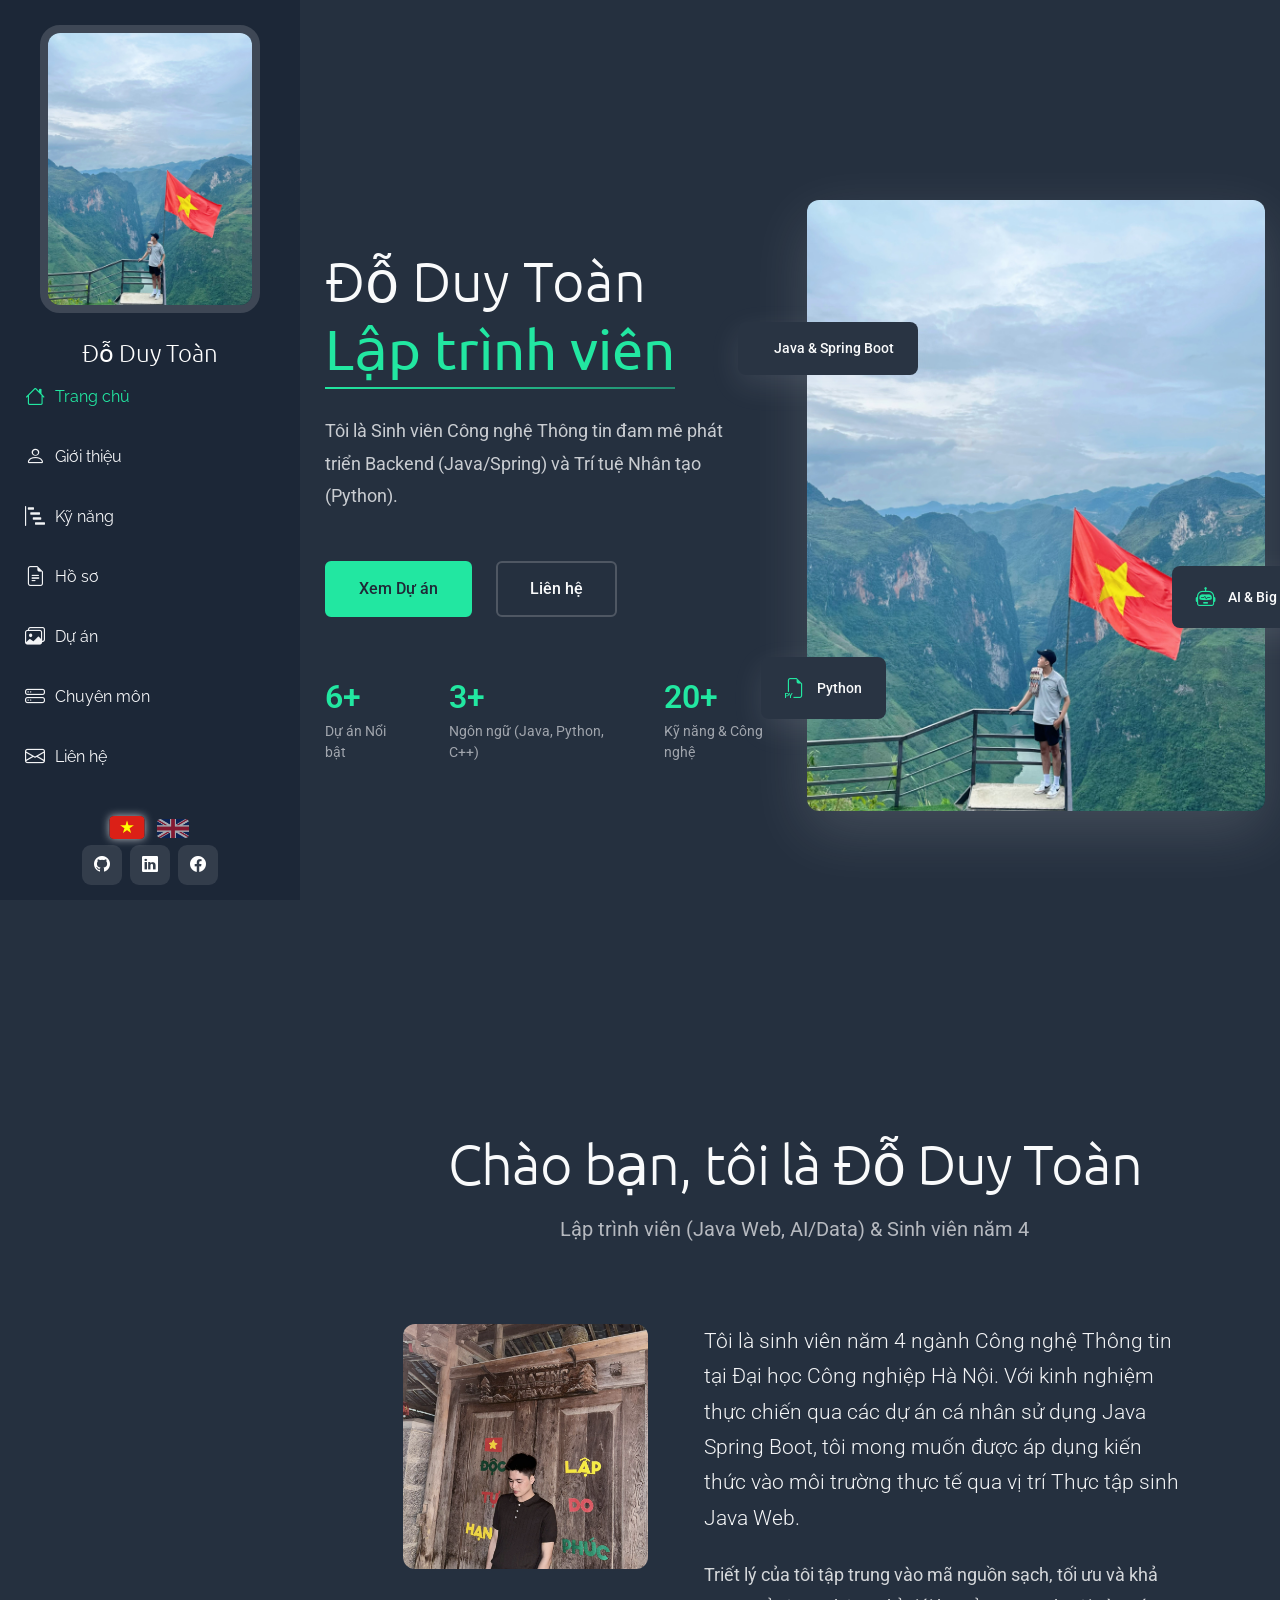
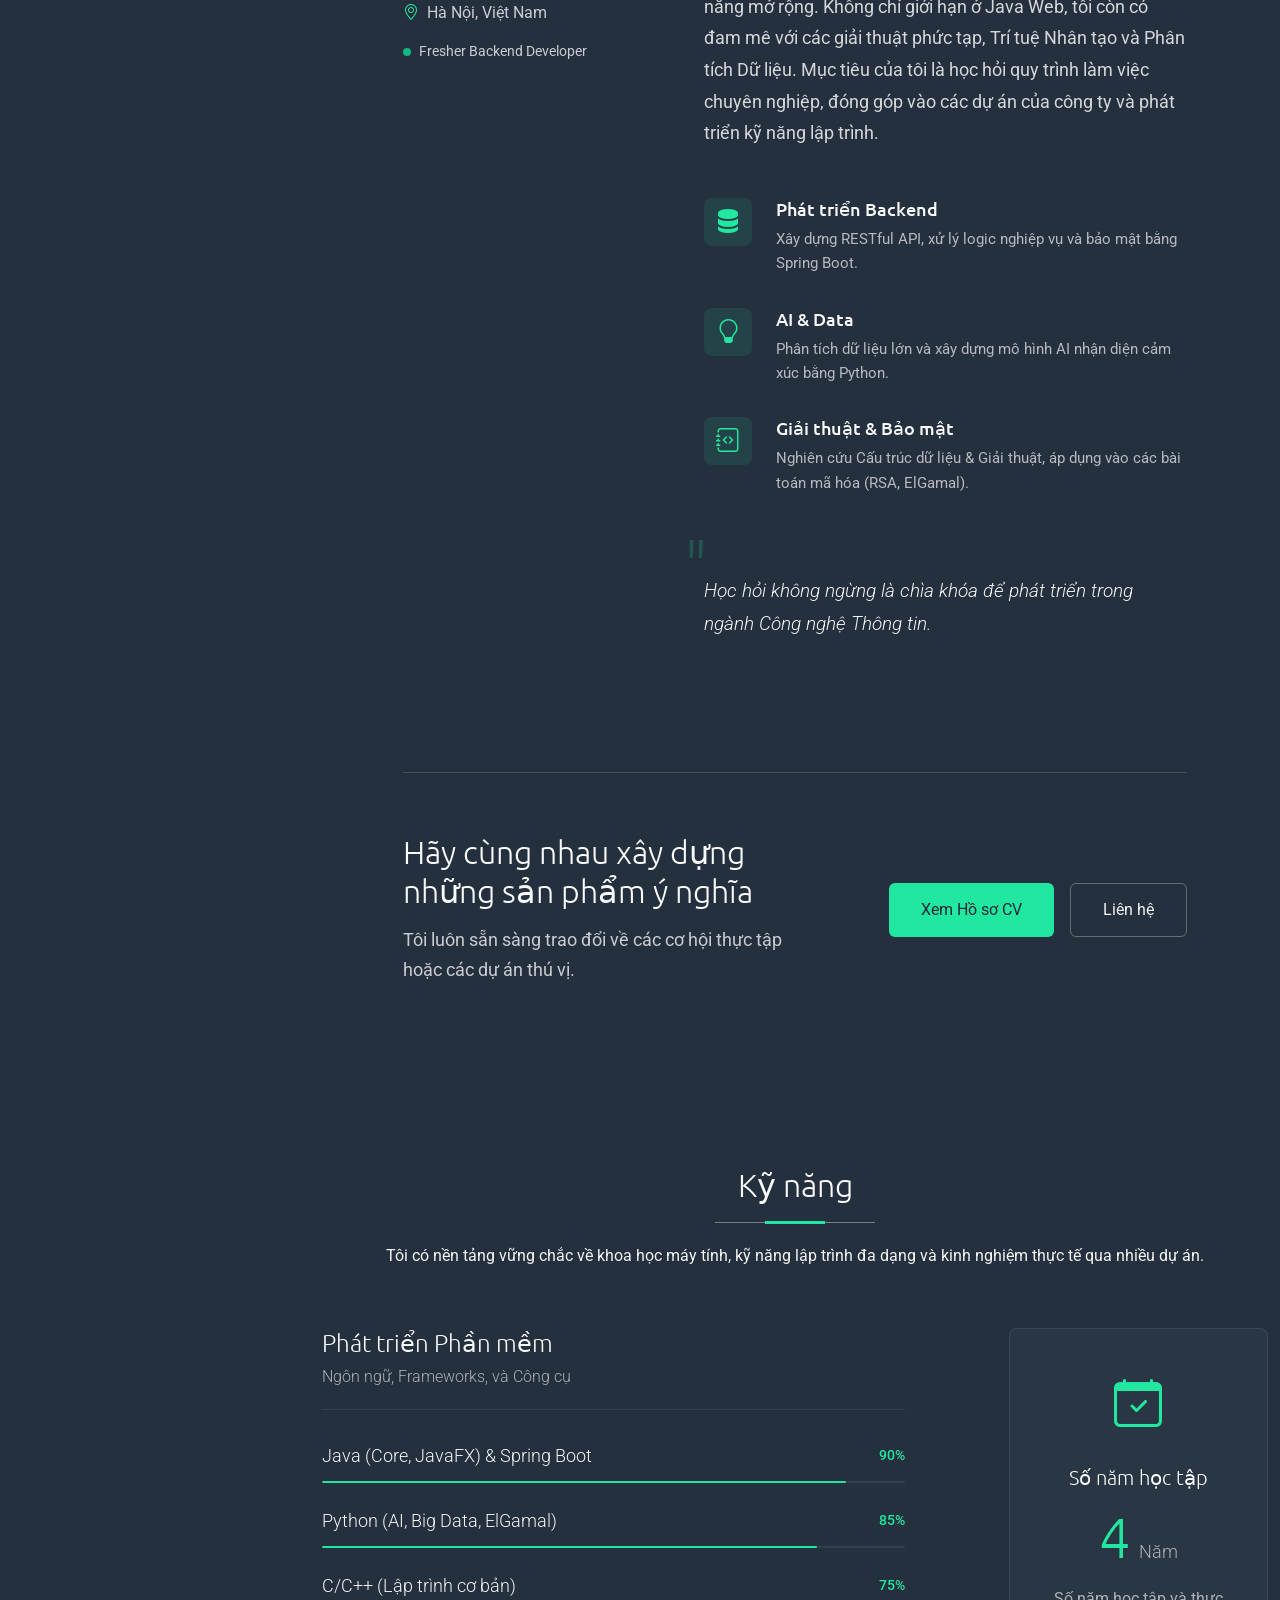
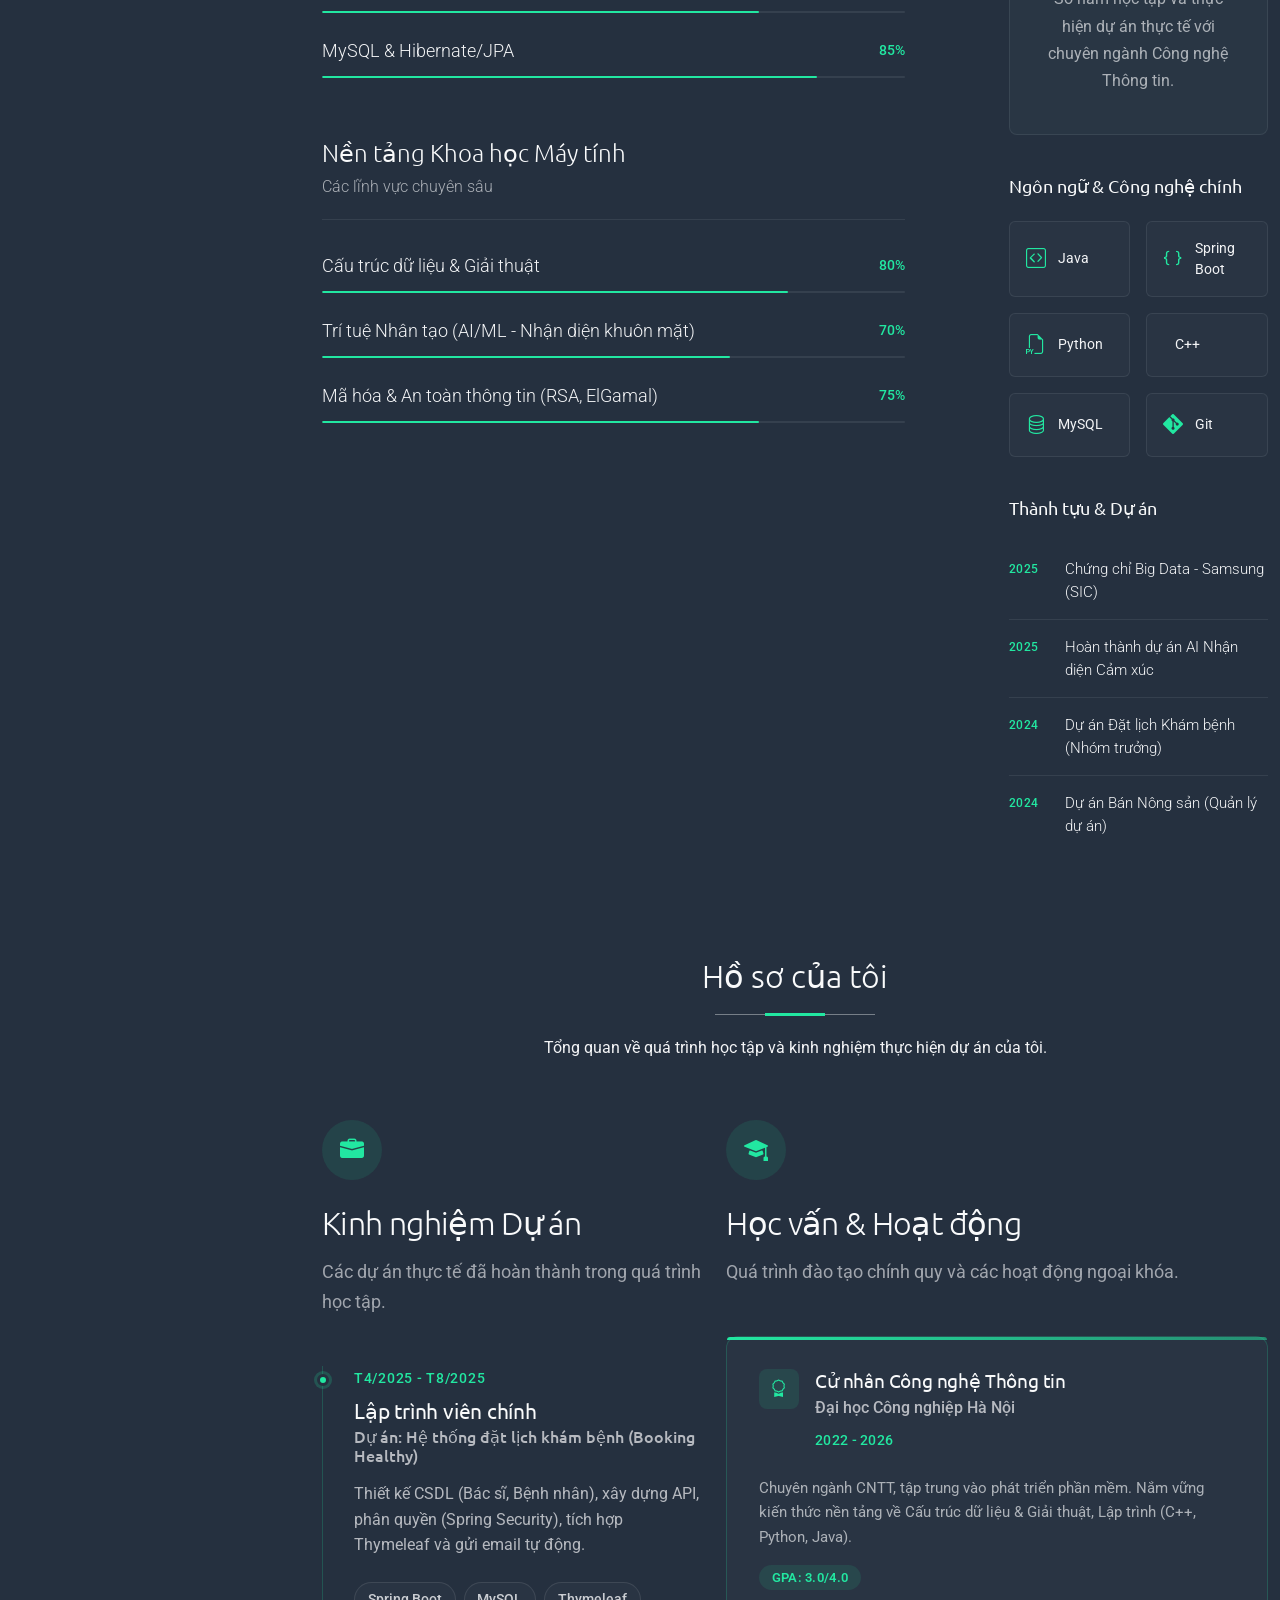
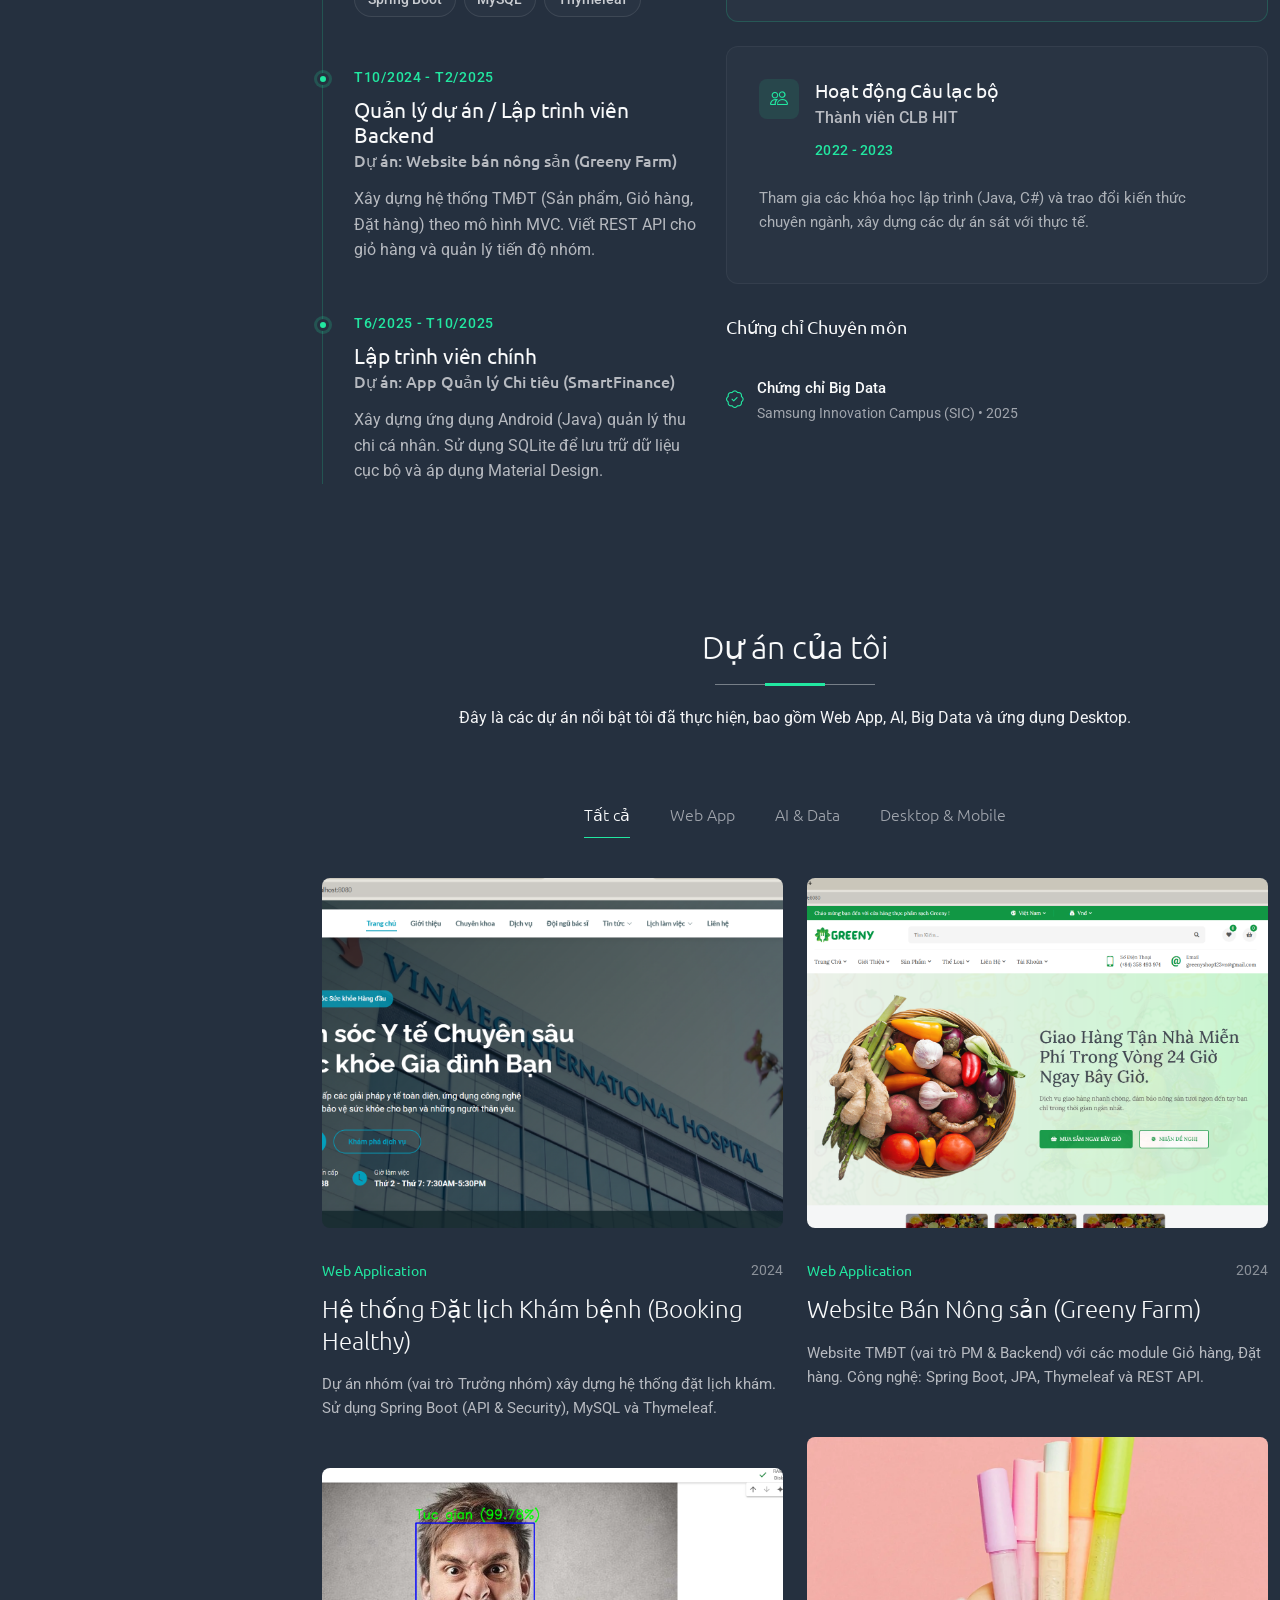
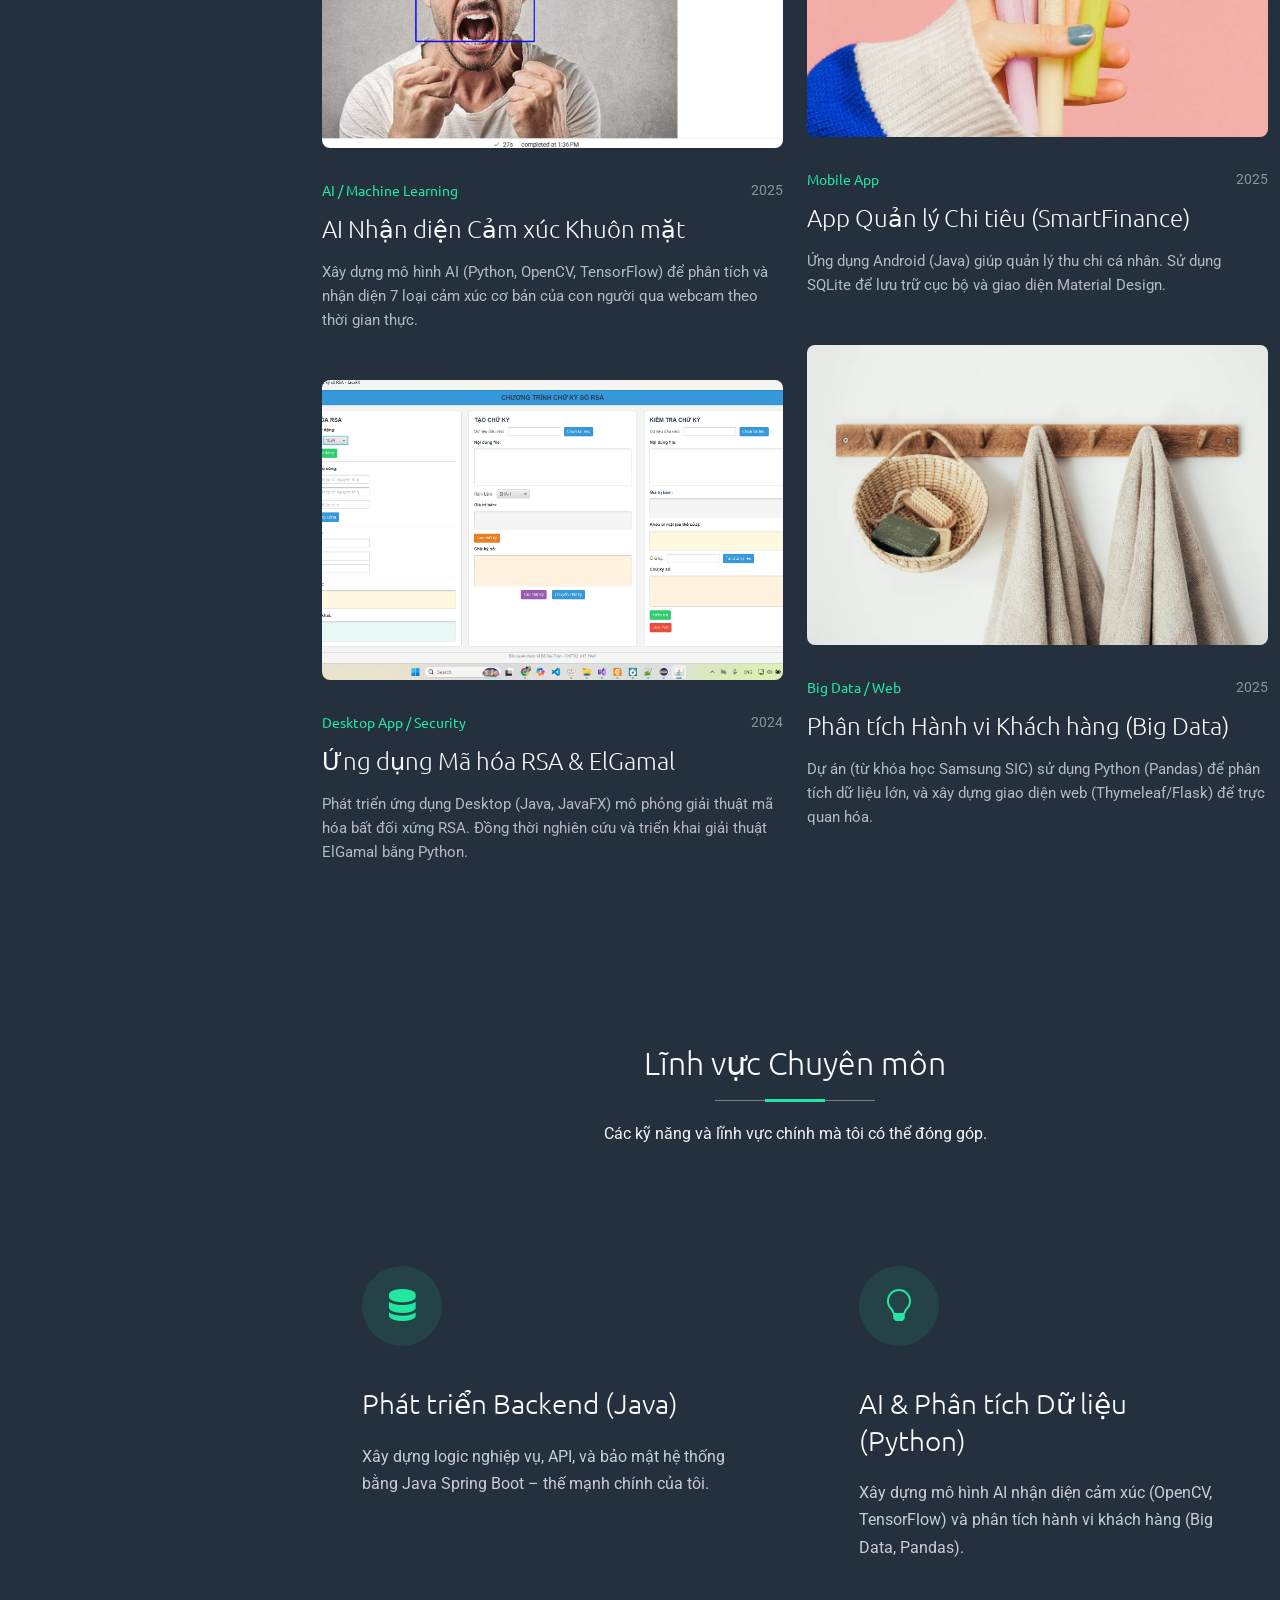
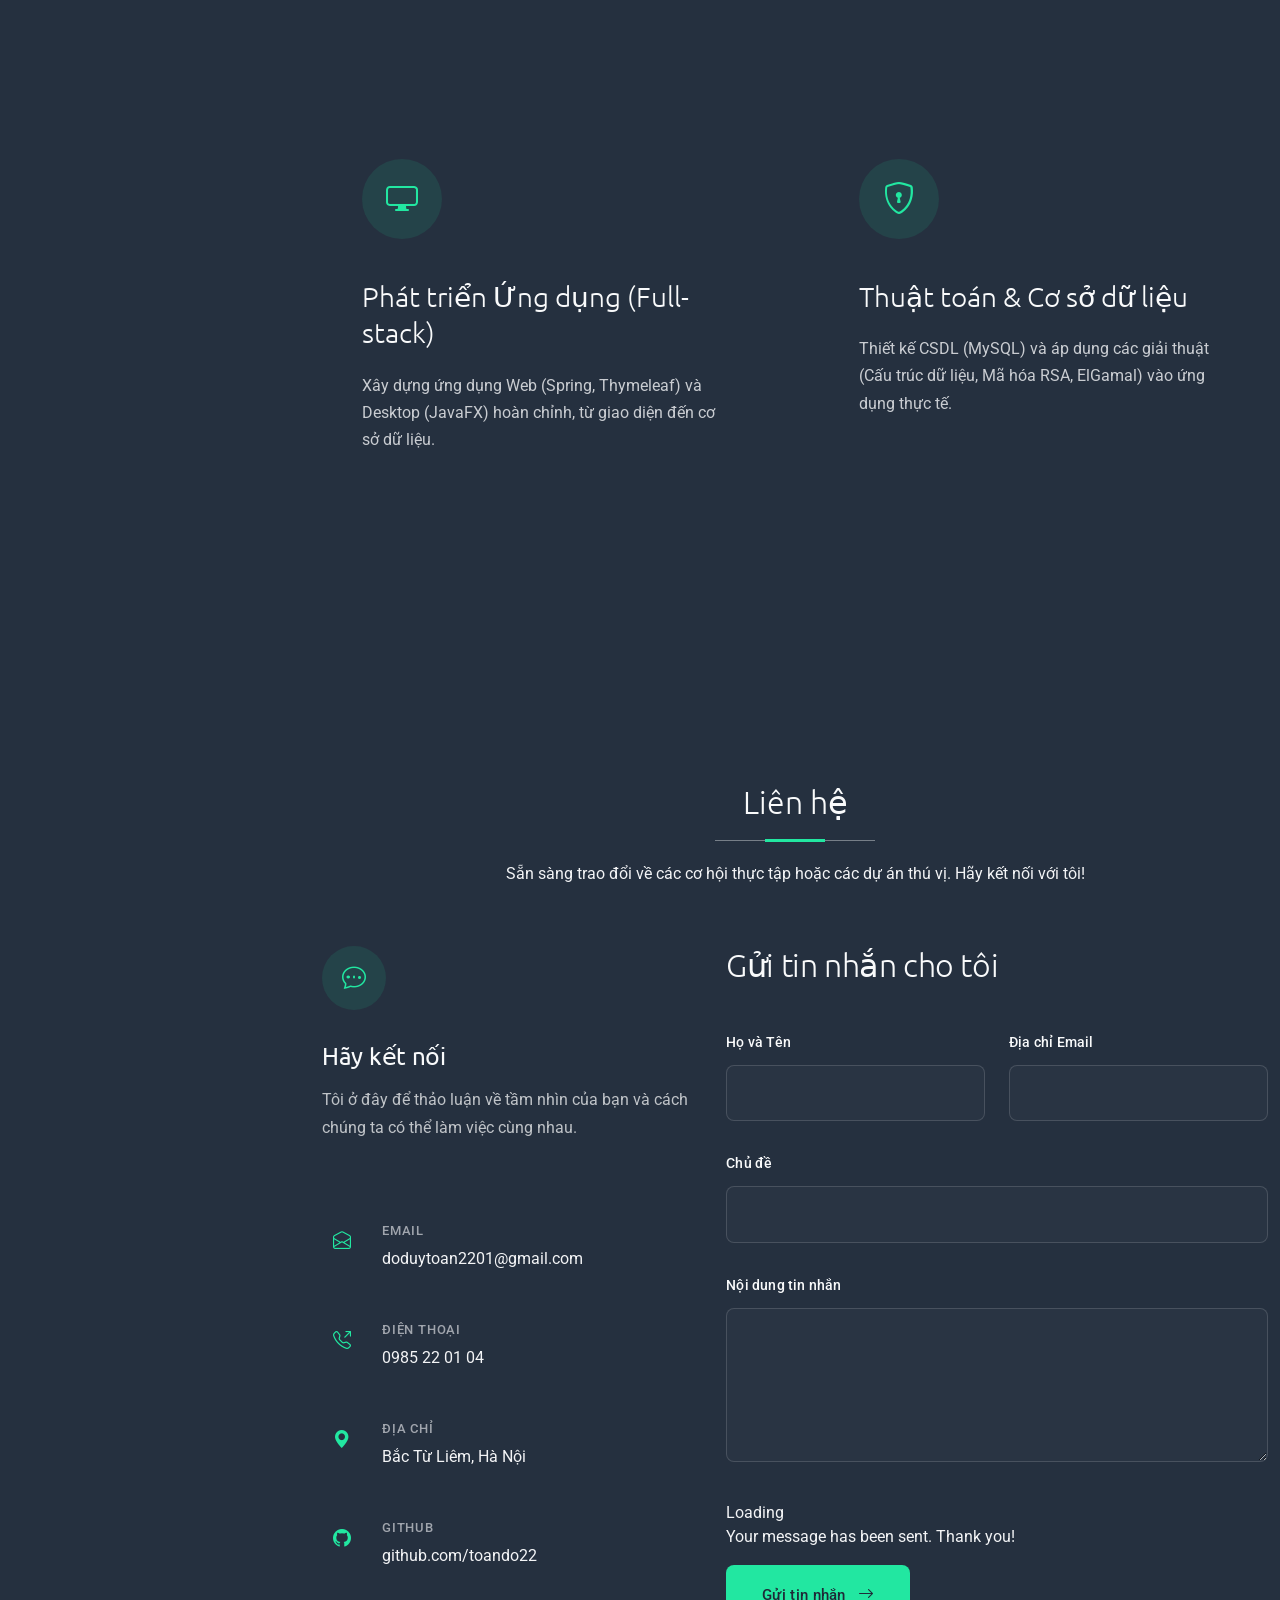
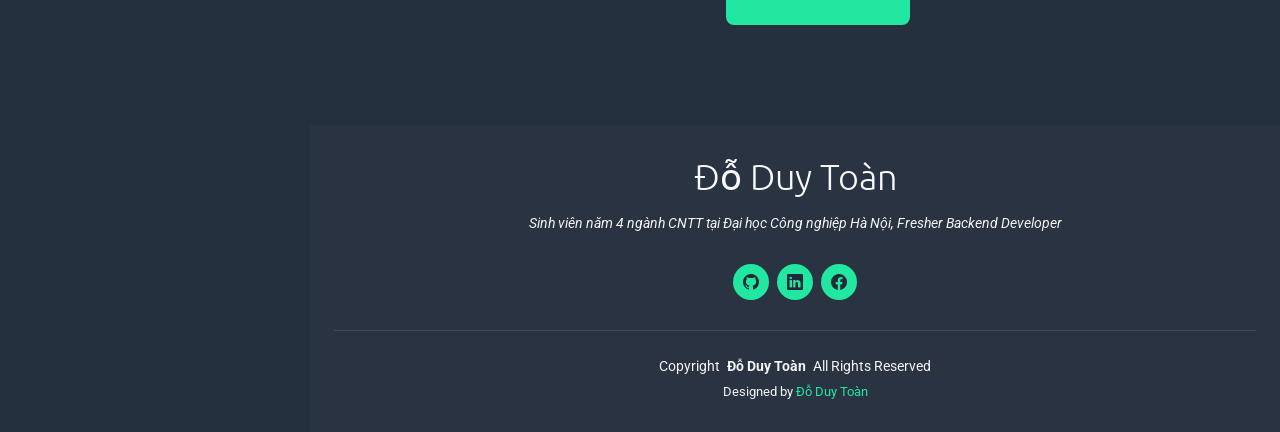
==== commit 69f23d78: "update profile" ====
--- a/index.html
+++ b/index.html
@@ -1,889 +1,1365 @@
-<!DOCTYPE html>
+<!doctype html>
 <html lang="vi">
-
-<head>
-  <meta charset="utf-8">
-  <meta content="width=device-width, initial-scale=1.0" name="viewport">
-  <title>Trang cá nhân - Đỗ Duy Toàn</title>
-  <meta name="description" content="Trang cá nhân của Đỗ Duy Toàn - Lập trình viên Java Web, AI, Big Data. Portfolio dự án và kỹ năng.">
-  <meta name="keywords" content="Đỗ Duy Toàn, Java Developer, Spring Boot, Python, AI, Big Data, Portfolio, Lập trình viên">
-
-  <link href="assets/img/favicon.png" rel="icon">
-  <link href="assets/img/apple-touch-icon.png" rel="apple-touch-icon">
-
-  <link href="https://fonts.googleapis.com" rel="preconnect">
-  <link href="https://fonts.gstatic.com" rel="preconnect" crossorigin>
-  <link href="https://fonts.googleapis.com/css2?family=Roboto:ital,wght@0,100;0,300;0,400;0,500;0,700;0,900;1,100;1,300;1,400;1,500;1,700;1,900&family=Raleway:ital,wght@0,100;0,200;0,300;0,400;0,500;0,600;0,700;0,800;0,900;1,100;1,200;1,300;1,400;1,500;1,600;1,700;1,800;1,900&family=Ubuntu:ital,wght@0,300;0,400;0,500;0,700;1,300;1,400;1,500;1,700&display=swap" rel="stylesheet">
-
-  <link href="assets/vendor/bootstrap/css/bootstrap.min.css" rel="stylesheet">
-  <link href="assets/vendor/bootstrap-icons/bootstrap-icons.css" rel="stylesheet">
-  <link href="assets/vendor/aos/aos.css" rel="stylesheet">
-  <link href="assets/vendor/glightbox/css/glightbox.min.css" rel="stylesheet">
-  <link href="assets/vendor/swiper/swiper-bundle.min.css" rel="stylesheet">
-
-  <link href="assets/css/main.css" rel="stylesheet">
-
+  <head>
+    <meta charset="utf-8" />
+    <meta content="width=device-width, initial-scale=1.0" name="viewport" />
+    <title>Trang cá nhân - Đỗ Duy Toàn</title>
+    <meta
+      name="description"
+      content="Trang cá nhân của Đỗ Duy Toàn - Lập trình viên Java Web, AI, Big Data. Portfolio dự án và kỹ năng."
+    />
+    <meta
+      name="keywords"
+      content="Đỗ Duy Toàn, Java Developer, Spring Boot, Python, AI, Big Data, Portfolio, Lập trình viên"
+    />
+
+    <link href="assets/img/favicon.png" rel="icon" />
+    <link href="assets/img/apple-touch-icon.png" rel="apple-touch-icon" />
+
+    <link href="https://fonts.googleapis.com" rel="preconnect" />
+    <link href="https://fonts.gstatic.com" rel="preconnect" crossorigin />
+    <link
+      href="https://fonts.googleapis.com/css2?family=Roboto:ital,wght@0,100;0,300;0,400;0,500;0,700;0,900;1,100;1,300;1,400;1,500;1,700;1,900&family=Raleway:ital,wght@0,100;0,200;0,300;0,400;0,500;0,600;0,700;0,800;0,900;1,100;1,200;1,300;1,400;1,500;1,600;1,700;1,800;1,900&family=Ubuntu:ital,wght@0,300;0,400;0,500;0,700;1,300;1,400;1,500;1,700&display=swap"
+      rel="stylesheet"
+    />
+
+    <link
+      href="assets/vendor/bootstrap/css/bootstrap.min.css"
+      rel="stylesheet"
+    />
+    <link
+      href="assets/vendor/bootstrap-icons/bootstrap-icons.css"
+      rel="stylesheet"
+    />
+    <link href="assets/vendor/aos/aos.css" rel="stylesheet" />
+    <link
+      href="assets/vendor/glightbox/css/glightbox.min.css"
+      rel="stylesheet"
+    />
+    <link href="assets/vendor/swiper/swiper-bundle.min.css" rel="stylesheet" />
+
+    <link href="assets/css/main.css" rel="stylesheet" />
   </head>
 
-<body class="index-page">
-
-  <header id="header" class="header dark-background d-flex flex-column justify-content-between">
-    <i class="header-toggle d-xl-none bi bi-list"></i>
-
-    <div class="header-top">
-      <div class="profile-img">
-        <img src="assets/img/profile/avatar_index.jpg" alt="" class="img-fluid">
+  <body class="index-page">
+    <header
+      id="header"
+      class="header dark-background d-flex flex-column justify-content-between"
+    >
+      <i class="header-toggle d-xl-none bi bi-list"></i>
+
+      <div class="header-top">
+        <div class="profile-img">
+          <img
+            src="assets/img/profile/avatar_index.jpg"
+            alt=""
+            class="img-fluid"
+          />
+        </div>
+
+        <a
+          href="index.html"
+          class="logo d-flex align-items-center justify-content-center"
+        >
+          <h1 class="sitename">Đỗ Duy Toàn</h1>
+        </a>
       </div>
 
-      <a href="index.html" class="logo d-flex align-items-center justify-content-center">
-        <h1 class="sitename">Đỗ Duy Toàn</h1>
-      </a>
-
-    </div>
-
-    <nav id="navmenu" class="navmenu">
-      <ul>
-        <li><a href="#hero" class="active"><i class="bi bi-house navicon"></i>Trang chủ</a></li>
-        <li><a href="#about"><i class="bi bi-person navicon"></i> Giới thiệu</a></li>
-        <li><a href="#skills"><i class="bi bi-bar-chart-steps navicon"></i> Kỹ năng</a></li>
-        <li><a href="#resume"><i class="bi bi-file-earmark-text navicon"></i> Hồ sơ</a></li>
-        <li><a href="#portfolio"><i class="bi bi-images navicon"></i> Dự án</a></li>
-        <li><a href="#services"><i class="bi bi-hdd-stack navicon"></i> Chuyên môn</a></li>
-        <li><a href="#contact"><i class="bi bi-envelope navicon"></i> Liên hệ</a></li>
-      </ul>
-    </nav>
-
-    <div class="social-links text-center">
-      <a href="https://github.com/toando22" target="_blank" class="github"><i class="bi bi-github"></i></a>
-      <a href="#" class="linkedin"><i class="bi bi-linkedin"></i></a>
-      <a href="#" class="facebook"><i class="bi bi-facebook"></i></a>
-    </div>
-
-  </header>
-
-  <main class="main">
-
-    <section id="hero" class="hero section">
-
-      <div class="container" data-aos="fade-up" data-aos-delay="100">
-
-        <div class="row align-items-center">
-          <div class="col-lg-6 order-2 order-lg-1">
-            <div class="hero-content">
-              <h1 data-aos="fade-up" data-aos-delay="200">
-                Đỗ Duy Toàn
-                <span class="accent-text">Lập trình viên</span>
-              </h1>
-              <p class="hero-description" data-aos="fade-up" data-aos-delay="300">
-                Tôi là Sinh viên Công nghệ Thông tin đam mê phát triển Backend (Java/Spring) và Trí tuệ Nhân tạo (Python).
-              </p>
-              <div class="hero-actions" data-aos="fade-up" data-aos-delay="400">
-                <a href="#portfolio" class="btn-primary">Xem Dự án</a>
-                <a href="#contact" class="btn-secondary">Liên hệ</a>
-              </div>
-              <div class="hero-stats" data-aos="fade-up" data-aos-delay="500">
-                <div class="stat-item">
-                  <span class="stat-number">6+</span>
-                  <span class="stat-label">Dự án Nổi bật</span>
-                </div>
-                <div class="stat-item">
-                  <span class="stat-number">3+</span>
-                  <span class="stat-label">Ngôn ngữ (Java, Python, C++)</span>
-                </div>
-                <div class="stat-item">
-                  <span class="stat-number">20+</span>
-                  <span class="stat-label">Kỹ năng & Công nghệ</span>
-                </div>
-              </div>
-            </div>
-          </div>
-
-          <div class="col-lg-6 order-1 order-lg-2">
-            <div class="hero-image" data-aos="fade-up" data-aos-delay="300">
-              <div class="image-wrapper">
-                <img src="assets/img/profile/avatar_index.jpg" alt="Đỗ Duy Toàn - Lập trình viên Java" class="img-fluid main-image">
-                <div class="floating-card card-1" data-aos="fade-up" data-aos-delay="600">
-                  <i class="bi bi-code-braces"></i>
-                  <span>Java & Spring Boot</span>
-                </div>
-                <div class="floating-card card-2" data-aos="fade-up" data-aos-delay="700">
-                  <i class="bi bi-robot"></i>
-                  <span>AI & Big Data</span>
-                </div>
-                <div class="floating-card card-3" data-aos="fade-up" data-aos-delay="800">
-                  <i class="bi bi-filetype-py"></i>
-                  <span>Python</span>
-                </div>
-              </div>
-            </div>
-          </div>
-        </div>
-
+      <nav id="navmenu" class="navmenu">
+        <ul>
+          <li>
+            <a href="#hero" class="active"
+              ><i class="bi bi-house navicon"></i>Trang chủ</a
+            >
+          </li>
+          <li>
+            <a href="#about"><i class="bi bi-person navicon"></i> Giới thiệu</a>
+          </li>
+          <li>
+            <a href="#skills"
+              ><i class="bi bi-bar-chart-steps navicon"></i> Kỹ năng</a
+            >
+          </li>
+          <li>
+            <a href="#resume"
+              ><i class="bi bi-file-earmark-text navicon"></i> Hồ sơ</a
+            >
+          </li>
+          <li>
+            <a href="#portfolio"><i class="bi bi-images navicon"></i> Dự án</a>
+          </li>
+          <li>
+            <a href="#services"
+              ><i class="bi bi-hdd-stack navicon"></i> Chuyên môn</a
+            >
+          </li>
+          <li>
+            <a href="#contact"
+              ><i class="bi bi-envelope navicon"></i> Liên hệ</a
+            >
+          </li>
+        </ul>
+      </nav>
+      <div class="language-switcher">
+        <a href="index.html" class="lang-vi active" title="Tiếng Việt">
+          <img src="assets/img/flags/vi.png" alt="Tiếng Việt" />
+        </a>
+        <a href="en/index.html" class="lang-en" title="English">
+          <img src="assets/img/flags/en.png" alt="English" />
+        </a>
       </div>
-
-    </section><section id="about" class="about section">
-
-      <div class="container" data-aos="fade-up" data-aos-delay="100">
-
-        <div class="row justify-content-center">
-          <div class="col-lg-10">
-
-            <div class="intro-header text-center" data-aos="fade-up" data-aos-delay="150">
-              <h1>Chào bạn, tôi là Đỗ Duy Toàn</h1>
-              <p class="subtitle">Lập trình viên (Java Web, AI/Data) &amp; Sinh viên năm 4</p>
-            </div>
-
-            <div class="main-content-wrapper">
-              <div class="row align-items-start">
-
-                <div class="col-lg-4" data-aos="fade-right" data-aos-delay="200">
-                  <div class="profile-section">
-                    <div class="profile-image-container">
-                      <img src="assets/img/profile/index_1.jpg" class="img-fluid" alt="Đỗ Duy Toàn">
-                    </div>
-                    <div class="profile-meta">
-                      <div class="location">
-                        <i class="bi bi-geo-alt"></i>
-                        <span>Hà Nội, Việt Nam</span>
-                      </div>
-                      <div class="status">
-                        <div class="status-indicator"></div>
-                        <span>Sẵn sàng cho vị trí Thực tập sinh</span>
-                      </div>
-                    </div>
-                  </div>
-                </div>
-
-                <div class="col-lg-8" data-aos="fade-left" data-aos-delay="250">
-                  <div class="content-area">
-
-                    <div class="story-block">
-                      <p class="lead-text">Tôi là sinh viên năm 4 ngành Công nghệ Thông tin tại Đại học Công nghiệp Hà Nội. Với kinh nghiệm thực chiến qua các dự án cá nhân sử dụng Java Spring Boot, tôi mong muốn được áp dụng kiến thức vào môi trường thực tế qua vị trí Thực tập sinh Java Web.</p>
-
-                      <p>Triết lý của tôi tập trung vào mã nguồn sạch, tối ưu và khả năng mở rộng. Không chỉ giới hạn ở Java Web, tôi còn có đam mê với các giải thuật phức tạp, Trí tuệ Nhân tạo và Phân tích Dữ liệu. Mục tiêu của tôi là học hỏi quy trình làm việc chuyên nghiệp, đóng góp vào các dự án của công ty và phát triển kỹ năng lập trình.</p>
-                    </div>
-
-                    <div class="expertise-grid">
-                      <div class="expertise-item" data-aos="zoom-in" data-aos-delay="300">
-                        <div class="expertise-icon">
-                          <i class="bi bi-server"></i>
-                        </div>
-                        <div class="expertise-content">
-                          <h4>Phát triển Backend</h4>
-                          <p>Xây dựng RESTful API, xử lý logic nghiệp vụ và bảo mật bằng Spring Boot.</p>
-                        </div>
-                      </div>
-
-                      <div class="expertise-item" data-aos="zoom-in" data-aos-delay="350">
-                        <div class="expertise-icon">
-                          <i class="bi bi-lightbulb"></i>
-                        </div>
-                        <div class="expertise-content">
-                          <h4>AI & Data</h4>
-                          <p>Phân tích dữ liệu lớn và xây dựng mô hình AI nhận diện cảm xúc bằng Python.</p>
-                        </div>
-                      </div>
-
-                      <div class="expertise-item" data-aos="zoom-in" data-aos-delay="400">
-                        <div class="expertise-icon">
-                          <i class="bi bi-journal-code"></i>
-                        </div>
-                        <div class="expertise-content">
-                          <h4>Giải thuật & Bảo mật</h4>
-                          <p>Nghiên cứu Cấu trúc dữ liệu & Giải thuật, áp dụng vào các bài toán mã hóa (RSA, ElGamal).</p>
-                        </div>
-                      </div>
-                    </div>
-
-                    <div class="philosophy-quote" data-aos="fade-up" data-aos-delay="450">
-                      <div class="quote-mark">"</div>
-                      <p>Học hỏi không ngừng là chìa khóa để phát triển trong ngành Công nghệ Thông tin.</p>
-                    </div>
-
-                  </div>
-                </div>
-
-              </div>
-            </div>
-
-            <div class="bottom-section" data-aos="fade-up" data-aos-delay="500">
-              <div class="row align-items-center">
-                <div class="col-lg-6">
-                  <div class="collaboration-text">
-                    <h3>Hãy cùng nhau xây dựng những sản phẩm ý nghĩa</h3>
-                    <p>Tôi luôn sẵn sàng trao đổi về các cơ hội thực tập hoặc các dự án thú vị.</p>
-                  </div>
-                </div>
-                <div class="col-lg-6">
-                  <div class="action-buttons">
-                    <a href="#resume" class="btn-custom primary">Xem Hồ sơ CV</a>
-                    <a href="#contact" class="btn-custom secondary">Liên hệ</a>
-                  </div>
-                </div>
-              </div>
-            </div>
-
-          </div>
-        </div>
-
+      <div class="social-links text-center">
+        <a href="https://github.com/toando22" target="_blank" class="github"
+          ><i class="bi bi-github"></i
+        ></a>
+        <a
+          href="https://www.linkedin.com/in/duy-to%C3%A0n-%C4%91%E1%BB%97-a85852395/"
+          class="linkedin"
+          ><i class="bi bi-linkedin"></i
+        ></a>
+        <a href="https://www.facebook.com/duytoan2201/"
+          ><i class="bi bi-facebook"></i
+        ></a>
       </div>
-
-    </section><section id="skills" class="skills section">
-
-      <div class="container section-title" data-aos="fade-up">
-        <h2>Kỹ năng</h2>
-        <p>Tôi có nền tảng vững chắc về khoa học máy tính, kỹ năng lập trình đa dạng và kinh nghiệm thực tế qua nhiều dự án.</p>
-      </div><div class="container" data-aos="fade-up" data-aos-delay="100">
-
-        <div class="row">
-          <div class="col-lg-8">
-            <div class="skills-container">
-
-              <div class="skill-category skills-animation" data-aos="fade-up" data-aos-delay="200">
-                <div class="category-header">
-                  <h3 class="category-title">Phát triển Phần mềm</h3>
-                  <p class="category-subtitle">Ngôn ngữ, Frameworks, và Công cụ</p>
-                </div>
-                <div class="skills-list">
-                  <div class="skill-row">
-                    <div class="skill-info">
-                      <span class="skill-name">Java (Core, JavaFX) & Spring Boot</span>
-                      <span class="skill-percentage">90%</span>
-                    </div>
-                    <div class="progress">
-                      <div class="progress-bar" role="progressbar" aria-valuenow="90" aria-valuemin="0" aria-valuemax="100"></div>
-                    </div>
-                  </div>
-                  <div class="skill-row">
-                    <div class="skill-info">
-                      <span class="skill-name">Python (AI, Big Data, ElGamal)</span>
-                      <span class="skill-percentage">85%</span>
-                    </div>
-                    <div class="progress">
-                      <div class="progress-bar" role="progressbar" aria-valuenow="85" aria-valuemin="0" aria-valuemax="100"></div>
-                    </div>
-                  </div>
-                  <div class="skill-row">
-                    <div class="skill-info">
-                      <span class="skill-name">C/C++ (Lập trình cơ bản)</span>
-                      <span class="skill-percentage">75%</span>
-                    </div>
-                    <div class="progress">
-                      <div class="progress-bar" role="progressbar" aria-valuenow="75" aria-valuemin="0" aria-valuemax="100"></div>
-                    </div>
-                  </div>
-                  <div class="skill-row">
-                    <div class="skill-info">
-                      <span class="skill-name">MySQL & Hibernate/JPA</span>
-                      <span class="skill-percentage">85%</span>
-                    </div>
-                    <div class="progress">
-                      <div class="progress-bar" role="progressbar" aria-valuenow="85" aria-valuemin="0" aria-valuemax="100"></div>
-                    </div>
-                  </div>
-                </div>
-              </div>
-
-              <div class="skill-category skills-animation" data-aos="fade-up" data-aos-delay="250">
-                <div class="category-header">
-                  <h3 class="category-title">Nền tảng Khoa học Máy tính</h3>
-                  <p class="category-subtitle">Các lĩnh vực chuyên sâu</p>
-                </div>
-                <div class="skills-list">
-                  <div class="skill-row">
-                    <div class="skill-info">
-                      <span class="skill-name">Cấu trúc dữ liệu & Giải thuật</span>
-                      <span class="skill-percentage">80%</span>
-                    </div>
-                    <div class="progress">
-                      <div class="progress-bar" role="progressbar" aria-valuenow="80" aria-valuemin="0" aria-valuemax="100"></div>
-                    </div>
-                  </div>
-                  <div class="skill-row">
-                    <div class="skill-info">
-                      <span class="skill-name">Trí tuệ Nhân tạo (AI/ML - Nhận diện khuôn mặt)</span>
-                      <span class="skill-percentage">70%</span>
-                    </div>
-                    <div class="progress">
-                      <div class="progress-bar" role="progressbar" aria-valuenow="70" aria-valuemin="0" aria-valuemax="100"></div>
-                    </div>
-                  </div>
-                  <div class="skill-row">
-                    <div class="skill-info">
-                      <span class="skill-name">Mã hóa & An toàn thông tin (RSA, ElGamal)</span>
-                      <span class="skill-percentage">75%</span>
-                    </div>
-                    <div class="progress">
-                      <div class="progress-bar" role="progressbar" aria-valuenow="75" aria-valuemin="0" aria-valuemax="100"></div>
-                    </div>
-                  </div>
-                </div>
-              </div>
-
-            </div>
-          </div>
-
-          <div class="col-lg-4">
-            <div class="skills-sidebar">
-
-              <div class="expertise-highlight" data-aos="fade-up" data-aos-delay="350">
-                <div class="highlight-icon">
-                  <i class="bi bi-calendar-check"></i>
-                </div>
-                <h4 class="highlight-title">Số năm học tập</h4>
-                <div class="experience-number">
-                  <span data-purecounter-start="0" data-purecounter-end="4" data-purecounter-duration="1" class="purecounter"></span>
-                  <span class="experience-label">Năm</span>
-                </div>
-                <p class="highlight-description">Số năm học tập và thực hiện dự án thực tế với chuyên ngành Công nghệ Thông tin.</p>
-              </div>
-
-              <div class="technologies-section" data-aos="fade-up" data-aos-delay="400">
-                <h5 class="tech-title">Ngôn ngữ & Công nghệ chính</h5>
-                <div class="tech-stack">
-                  <div class="tech-item">
-                    <i class="bi bi-code-square"></i>
-                    <span>Java</span>
-                  </div>
-                  <div class="tech-item">
-                    <i class="bi bi-braces"></i>
-                    <span>Spring Boot</span>
-                  </div>
-                  <div class="tech-item">
+    </header>
+
+    <main class="main">
+      <section id="hero" class="hero section">
+        <div class="container" data-aos="fade-up" data-aos-delay="100">
+          <div class="row align-items-center">
+            <div class="col-lg-6 order-2 order-lg-1">
+              <div class="hero-content">
+                <h1 data-aos="fade-up" data-aos-delay="200">
+                  Đỗ Duy Toàn
+                  <p><span class="accent-text">Lập trình viên</span></p>
+                </h1>
+                <p
+                  class="hero-description"
+                  data-aos="fade-up"
+                  data-aos-delay="300"
+                >
+                  Tôi là Sinh viên Công nghệ Thông tin đam mê phát triển Backend
+                  (Java/Spring) và Trí tuệ Nhân tạo (Python).
+                </p>
+                <div
+                  class="hero-actions"
+                  data-aos="fade-up"
+                  data-aos-delay="400"
+                >
+                  <a href="#portfolio" class="btn-primary">Xem Dự án</a>
+                  <a href="#contact" class="btn-secondary">Liên hệ</a>
+                </div>
+                <div class="hero-stats" data-aos="fade-up" data-aos-delay="500">
+                  <div class="stat-item">
+                    <span class="stat-number">6+</span>
+                    <span class="stat-label">Dự án Nổi bật</span>
+                  </div>
+                  <div class="stat-item">
+                    <span class="stat-number">3+</span>
+                    <span class="stat-label">Ngôn ngữ (Java, Python, C++)</span>
+                  </div>
+                  <div class="stat-item">
+                    <span class="stat-number">20+</span>
+                    <span class="stat-label">Kỹ năng & Công nghệ</span>
+                  </div>
+                </div>
+              </div>
+            </div>
+
+            <div class="col-lg-6 order-1 order-lg-2">
+              <div class="hero-image" data-aos="fade-up" data-aos-delay="300">
+                <div class="image-wrapper">
+                  <img
+                    src="assets/img/profile/avatar_index.jpg"
+                    alt="Đỗ Duy Toàn - Lập trình viên Java"
+                    class="img-fluid main-image"
+                  />
+                  <div
+                    class="floating-card card-1"
+                    data-aos="fade-up"
+                    data-aos-delay="600"
+                  >
+                    <i class="bi bi-code-braces"></i>
+                    <span>Java & Spring Boot</span>
+                  </div>
+                  <div
+                    class="floating-card card-2"
+                    data-aos="fade-up"
+                    data-aos-delay="700"
+                  >
+                    <i class="bi bi-robot"></i>
+                    <span>AI & Big Data</span>
+                  </div>
+                  <div
+                    class="floating-card card-3"
+                    data-aos="fade-up"
+                    data-aos-delay="800"
+                  >
                     <i class="bi bi-filetype-py"></i>
                     <span>Python</span>
                   </div>
-                  <div class="tech-item">
-                    <i class="bi bi-filetype-cpp"></i>
-                    <span>C++</span>
-                  </div>
-                  <div class="tech-item">
-                    <i class="bi bi-database"></i>
-                    <span>MySQL</span>
-                  </div>
-                  <div class="tech-item">
-                    <i class="bi bi-git"></i>
-                    <span>Git</span>
-                  </div>
-                </div>
-              </div>
-
-              <div class="achievements-section" data-aos="fade-up" data-aos-delay="450">
-                <h5 class="achievements-title">Thành tựu & Dự án</h5>
-                <div class="achievement-list">
-                  <div class="achievement-item">
-                    <div class="achievement-date">2025</div>
-                    <div class="achievement-text">Chứng chỉ Big Data - Samsung (SIC)</div>
-                  </div>
-                  <div class="achievement-item">
-                    <div class="achievement-date">2025</div>
-                    <div class="achievement-text">Hoàn thành dự án AI Nhận diện Cảm xúc</div>
-                  </div>
-                  <div class="achievement-item">
-                    <div class="achievement-date">2024</div>
-                    <div class="achievement-text">Dự án Đặt lịch Khám bệnh (Nhóm trưởng)</div>
-                  </div>
-                  <div class="achievement-item">
-                    <div class="achievement-date">2024</div>
-                    <div class="achievement-text">Dự án Bán Nông sản (Quản lý dự án)</div>
-                  </div>
-                </div>
-              </div>
-
+                </div>
+              </div>
             </div>
           </div>
         </div>
-
+      </section>
+      <section id="about" class="about section">
+        <div class="container" data-aos="fade-up" data-aos-delay="100">
+          <div class="row justify-content-center">
+            <div class="col-lg-10">
+              <div
+                class="intro-header text-center"
+                data-aos="fade-up"
+                data-aos-delay="150"
+              >
+                <h1>Chào bạn, tôi là Đỗ Duy Toàn</h1>
+                <p class="subtitle">
+                  Lập trình viên (Java Web, AI/Data) &amp; Sinh viên năm 4
+                </p>
+              </div>
+
+              <div class="main-content-wrapper">
+                <div class="row align-items-start">
+                  <div
+                    class="col-lg-4"
+                    data-aos="fade-right"
+                    data-aos-delay="200"
+                  >
+                    <div class="profile-section">
+                      <div class="profile-image-container">
+                        <img
+                          src="assets/img/profile/index_1.jpg"
+                          class="img-fluid"
+                          alt="Đỗ Duy Toàn"
+                        />
+                      </div>
+                      <div class="profile-meta">
+                        <div class="location">
+                          <i class="bi bi-geo-alt"></i>
+                          <span>Hà Nội, Việt Nam</span>
+                        </div>
+                        <div class="status">
+                          <div class="status-indicator"></div>
+                          <span>Fresher Backend Developer</span>
+                        </div>
+                      </div>
+                    </div>
+                  </div>
+
+                  <div
+                    class="col-lg-8"
+                    data-aos="fade-left"
+                    data-aos-delay="250"
+                  >
+                    <div class="content-area">
+                      <div class="story-block">
+                        <p class="lead-text">
+                          Tôi là sinh viên năm 4 ngành Công nghệ Thông tin tại
+                          Đại học Công nghiệp Hà Nội. Với kinh nghiệm thực chiến
+                          qua các dự án cá nhân sử dụng Java Spring Boot, tôi
+                          mong muốn được áp dụng kiến thức vào môi trường thực
+                          tế qua vị trí Thực tập sinh Java Web.
+                        </p>
+
+                        <p>
+                          Triết lý của tôi tập trung vào mã nguồn sạch, tối ưu
+                          và khả năng mở rộng. Không chỉ giới hạn ở Java Web,
+                          tôi còn có đam mê với các giải thuật phức tạp, Trí tuệ
+                          Nhân tạo và Phân tích Dữ liệu. Mục tiêu của tôi là học
+                          hỏi quy trình làm việc chuyên nghiệp, đóng góp vào các
+                          dự án của công ty và phát triển kỹ năng lập trình.
+                        </p>
+                      </div>
+
+                      <div class="expertise-grid">
+                        <div
+                          class="expertise-item"
+                          data-aos="zoom-in"
+                          data-aos-delay="300"
+                        >
+                          <div class="expertise-icon">
+                            <i class="bi bi-server"></i>
+                          </div>
+                          <div class="expertise-content">
+                            <h4>Phát triển Backend</h4>
+                            <p>
+                              Xây dựng RESTful API, xử lý logic nghiệp vụ và bảo
+                              mật bằng Spring Boot.
+                            </p>
+                          </div>
+                        </div>
+
+                        <div
+                          class="expertise-item"
+                          data-aos="zoom-in"
+                          data-aos-delay="350"
+                        >
+                          <div class="expertise-icon">
+                            <i class="bi bi-lightbulb"></i>
+                          </div>
+                          <div class="expertise-content">
+                            <h4>AI & Data</h4>
+                            <p>
+                              Phân tích dữ liệu lớn và xây dựng mô hình AI nhận
+                              diện cảm xúc bằng Python.
+                            </p>
+                          </div>
+                        </div>
+
+                        <div
+                          class="expertise-item"
+                          data-aos="zoom-in"
+                          data-aos-delay="400"
+                        >
+                          <div class="expertise-icon">
+                            <i class="bi bi-journal-code"></i>
+                          </div>
+                          <div class="expertise-content">
+                            <h4>Giải thuật & Bảo mật</h4>
+                            <p>
+                              Nghiên cứu Cấu trúc dữ liệu & Giải thuật, áp dụng
+                              vào các bài toán mã hóa (RSA, ElGamal).
+                            </p>
+                          </div>
+                        </div>
+                      </div>
+
+                      <div
+                        class="philosophy-quote"
+                        data-aos="fade-up"
+                        data-aos-delay="450"
+                      >
+                        <div class="quote-mark">"</div>
+                        <p>
+                          Học hỏi không ngừng là chìa khóa để phát triển trong
+                          ngành Công nghệ Thông tin.
+                        </p>
+                      </div>
+                    </div>
+                  </div>
+                </div>
+              </div>
+
+              <div
+                class="bottom-section"
+                data-aos="fade-up"
+                data-aos-delay="500"
+              >
+                <div class="row align-items-center">
+                  <div class="col-lg-6">
+                    <div class="collaboration-text">
+                      <h3>Hãy cùng nhau xây dựng những sản phẩm ý nghĩa</h3>
+                      <p>
+                        Tôi luôn sẵn sàng trao đổi về các cơ hội thực tập hoặc
+                        các dự án thú vị.
+                      </p>
+                    </div>
+                  </div>
+                  <div class="col-lg-6">
+                    <div class="action-buttons">
+                      <a href="#resume" class="btn-custom primary"
+                        >Xem Hồ sơ CV</a
+                      >
+                      <a href="#contact" class="btn-custom secondary"
+                        >Liên hệ</a
+                      >
+                    </div>
+                  </div>
+                </div>
+              </div>
+            </div>
+          </div>
+        </div>
+      </section>
+      <section id="skills" class="skills section">
+        <div class="container section-title" data-aos="fade-up">
+          <h2>Kỹ năng</h2>
+          <p>
+            Tôi có nền tảng vững chắc về khoa học máy tính, kỹ năng lập trình đa
+            dạng và kinh nghiệm thực tế qua nhiều dự án.
+          </p>
+        </div>
+        <div class="container" data-aos="fade-up" data-aos-delay="100">
+          <div class="row">
+            <div class="col-lg-8">
+              <div class="skills-container">
+                <div
+                  class="skill-category skills-animation"
+                  data-aos="fade-up"
+                  data-aos-delay="200"
+                >
+                  <div class="category-header">
+                    <h3 class="category-title">Phát triển Phần mềm</h3>
+                    <p class="category-subtitle">
+                      Ngôn ngữ, Frameworks, và Công cụ
+                    </p>
+                  </div>
+                  <div class="skills-list">
+                    <div class="skill-row">
+                      <div class="skill-info">
+                        <span class="skill-name"
+                          >Java (Core, JavaFX) & Spring Boot</span
+                        >
+                        <span class="skill-percentage">90%</span>
+                      </div>
+                      <div class="progress">
+                        <div
+                          class="progress-bar"
+                          role="progressbar"
+                          aria-valuenow="90"
+                          aria-valuemin="0"
+                          aria-valuemax="100"
+                        ></div>
+                      </div>
+                    </div>
+                    <div class="skill-row">
+                      <div class="skill-info">
+                        <span class="skill-name"
+                          >Python (AI, Big Data, ElGamal)</span
+                        >
+                        <span class="skill-percentage">85%</span>
+                      </div>
+                      <div class="progress">
+                        <div
+                          class="progress-bar"
+                          role="progressbar"
+                          aria-valuenow="85"
+                          aria-valuemin="0"
+                          aria-valuemax="100"
+                        ></div>
+                      </div>
+                    </div>
+                    <div class="skill-row">
+                      <div class="skill-info">
+                        <span class="skill-name">C/C++ (Lập trình cơ bản)</span>
+                        <span class="skill-percentage">75%</span>
+                      </div>
+                      <div class="progress">
+                        <div
+                          class="progress-bar"
+                          role="progressbar"
+                          aria-valuenow="75"
+                          aria-valuemin="0"
+                          aria-valuemax="100"
+                        ></div>
+                      </div>
+                    </div>
+                    <div class="skill-row">
+                      <div class="skill-info">
+                        <span class="skill-name">MySQL & Hibernate/JPA</span>
+                        <span class="skill-percentage">85%</span>
+                      </div>
+                      <div class="progress">
+                        <div
+                          class="progress-bar"
+                          role="progressbar"
+                          aria-valuenow="85"
+                          aria-valuemin="0"
+                          aria-valuemax="100"
+                        ></div>
+                      </div>
+                    </div>
+                  </div>
+                </div>
+
+                <div
+                  class="skill-category skills-animation"
+                  data-aos="fade-up"
+                  data-aos-delay="250"
+                >
+                  <div class="category-header">
+                    <h3 class="category-title">Nền tảng Khoa học Máy tính</h3>
+                    <p class="category-subtitle">Các lĩnh vực chuyên sâu</p>
+                  </div>
+                  <div class="skills-list">
+                    <div class="skill-row">
+                      <div class="skill-info">
+                        <span class="skill-name"
+                          >Cấu trúc dữ liệu & Giải thuật</span
+                        >
+                        <span class="skill-percentage">80%</span>
+                      </div>
+                      <div class="progress">
+                        <div
+                          class="progress-bar"
+                          role="progressbar"
+                          aria-valuenow="80"
+                          aria-valuemin="0"
+                          aria-valuemax="100"
+                        ></div>
+                      </div>
+                    </div>
+                    <div class="skill-row">
+                      <div class="skill-info">
+                        <span class="skill-name"
+                          >Trí tuệ Nhân tạo (AI/ML - Nhận diện khuôn mặt)</span
+                        >
+                        <span class="skill-percentage">70%</span>
+                      </div>
+                      <div class="progress">
+                        <div
+                          class="progress-bar"
+                          role="progressbar"
+                          aria-valuenow="70"
+                          aria-valuemin="0"
+                          aria-valuemax="100"
+                        ></div>
+                      </div>
+                    </div>
+                    <div class="skill-row">
+                      <div class="skill-info">
+                        <span class="skill-name"
+                          >Mã hóa & An toàn thông tin (RSA, ElGamal)</span
+                        >
+                        <span class="skill-percentage">75%</span>
+                      </div>
+                      <div class="progress">
+                        <div
+                          class="progress-bar"
+                          role="progressbar"
+                          aria-valuenow="75"
+                          aria-valuemin="0"
+                          aria-valuemax="100"
+                        ></div>
+                      </div>
+                    </div>
+                  </div>
+                </div>
+              </div>
+            </div>
+
+            <div class="col-lg-4">
+              <div class="skills-sidebar">
+                <div
+                  class="expertise-highlight"
+                  data-aos="fade-up"
+                  data-aos-delay="350"
+                >
+                  <div class="highlight-icon">
+                    <i class="bi bi-calendar-check"></i>
+                  </div>
+                  <h4 class="highlight-title">Số năm học tập</h4>
+                  <div class="experience-number">
+                    <span
+                      data-purecounter-start="0"
+                      data-purecounter-end="4"
+                      data-purecounter-duration="1"
+                      class="purecounter"
+                    ></span>
+                    <span class="experience-label">Năm</span>
+                  </div>
+                  <p class="highlight-description">
+                    Số năm học tập và thực hiện dự án thực tế với chuyên ngành
+                    Công nghệ Thông tin.
+                  </p>
+                </div>
+
+                <div
+                  class="technologies-section"
+                  data-aos="fade-up"
+                  data-aos-delay="400"
+                >
+                  <h5 class="tech-title">Ngôn ngữ & Công nghệ chính</h5>
+                  <div class="tech-stack">
+                    <div class="tech-item">
+                      <i class="bi bi-code-square"></i>
+                      <span>Java</span>
+                    </div>
+                    <div class="tech-item">
+                      <i class="bi bi-braces"></i>
+                      <span>Spring Boot</span>
+                    </div>
+                    <div class="tech-item">
+                      <i class="bi bi-filetype-py"></i>
+                      <span>Python</span>
+                    </div>
+                    <div class="tech-item">
+                      <i class="bi bi-filetype-cpp"></i>
+                      <span>C++</span>
+                    </div>
+                    <div class="tech-item">
+                      <i class="bi bi-database"></i>
+                      <span>MySQL</span>
+                    </div>
+                    <div class="tech-item">
+                      <i class="bi bi-git"></i>
+                      <span>Git</span>
+                    </div>
+                  </div>
+                </div>
+
+                <div
+                  class="achievements-section"
+                  data-aos="fade-up"
+                  data-aos-delay="450"
+                >
+                  <h5 class="achievements-title">Thành tựu & Dự án</h5>
+                  <div class="achievement-list">
+                    <div class="achievement-item">
+                      <div class="achievement-date">2025</div>
+                      <div class="achievement-text">
+                        Chứng chỉ Big Data - Samsung (SIC)
+                      </div>
+                    </div>
+                    <div class="achievement-item">
+                      <div class="achievement-date">2025</div>
+                      <div class="achievement-text">
+                        Hoàn thành dự án AI Nhận diện Cảm xúc
+                      </div>
+                    </div>
+                    <div class="achievement-item">
+                      <div class="achievement-date">2024</div>
+                      <div class="achievement-text">
+                        Dự án Đặt lịch Khám bệnh (Nhóm trưởng)
+                      </div>
+                    </div>
+                    <div class="achievement-item">
+                      <div class="achievement-date">2024</div>
+                      <div class="achievement-text">
+                        Dự án Bán Nông sản (Quản lý dự án)
+                      </div>
+                    </div>
+                  </div>
+                </div>
+              </div>
+            </div>
+          </div>
+        </div>
+      </section>
+      <section id="resume" class="resume section">
+        <div class="container section-title" data-aos="fade-up">
+          <h2>Hồ sơ của tôi</h2>
+          <p>
+            Tổng quan về quá trình học tập và kinh nghiệm thực hiện dự án của
+            tôi.
+          </p>
+        </div>
+        <div class="container" data-aos="fade-up" data-aos-delay="100">
+          <div class="row align-items-start">
+            <div class="col-lg-5" data-aos="fade-right" data-aos-delay="200">
+              <div class="professional-journey">
+                <div class="section-intro">
+                  <div class="icon-wrapper">
+                    <i class="bi bi-briefcase-fill"></i>
+                  </div>
+                  <h2>Kinh nghiệm Dự án</h2>
+                  <p>
+                    Các dự án thực tế đã hoàn thành trong quá trình học tập.
+                  </p>
+                </div>
+
+                <div class="experience-timeline">
+                  <div
+                    class="timeline-item"
+                    data-aos="fade-up"
+                    data-aos-delay="300"
+                  >
+                    <div class="timeline-dot"></div>
+                    <div class="timeline-content">
+                      <div class="position-meta">
+                        <span class="timeline-year">T4/2025 - T8/2025</span>
+                      </div>
+                      <h3>Lập trình viên chính</h3>
+                      <h4>
+                        Dự án: Hệ thống đặt lịch khám bệnh (Booking Healthy)
+                      </h4>
+                      <p>
+                        Thiết kế CSDL (Bác sĩ, Bệnh nhân), xây dựng API, phân
+                        quyền (Spring Security), tích hợp Thymeleaf và gửi email
+                        tự động.
+                      </p>
+                      <div class="key-achievements">
+                        <span class="achievement-tag">Spring Boot</span>
+                        <span class="achievement-tag">MySQL</span>
+                        <span class="achievement-tag">Thymeleaf</span>
+                      </div>
+                    </div>
+                  </div>
+
+                  <div
+                    class="timeline-item"
+                    data-aos="fade-up"
+                    data-aos-delay="350"
+                  >
+                    <div class="timeline-dot"></div>
+                    <div class="timeline-content">
+                      <div class="position-meta">
+                        <span class="timeline-year">T10/2024 - T2/2025</span>
+                      </div>
+                      <h3>Quản lý dự án / Lập trình viên Backend</h3>
+                      <h4>Dự án: Website bán nông sản (Greeny Farm)</h4>
+                      <p>
+                        Xây dựng hệ thống TMĐT (Sản phẩm, Giỏ hàng, Đặt hàng)
+                        theo mô hình MVC. Viết REST API cho giỏ hàng và quản lý
+                        tiến độ nhóm.
+                      </p>
+                    </div>
+                  </div>
+
+                  <div
+                    class="timeline-item"
+                    data-aos="fade-up"
+                    data-aos-delay="400"
+                  >
+                    <div class="timeline-dot"></div>
+                    <div class="timeline-content">
+                      <div class="position-meta">
+                        <span class="timeline-year">T6/2025 - T10/2025</span>
+                      </div>
+                      <h3>Lập trình viên chính</h3>
+                      <h4>Dự án: App Quản lý Chi tiêu (SmartFinance)</h4>
+                      <p>
+                        Xây dựng ứng dụng Android (Java) quản lý thu chi cá
+                        nhân. Sử dụng SQLite để lưu trữ dữ liệu cục bộ và áp
+                        dụng Material Design.
+                      </p>
+                    </div>
+                  </div>
+                </div>
+              </div>
+            </div>
+
+            <div class="col-lg-7" data-aos="fade-left" data-aos-delay="200">
+              <div class="education-skills">
+                <div class="section-intro">
+                  <div class="icon-wrapper">
+                    <i class="bi bi-mortarboard-fill"></i>
+                  </div>
+                  <h2>Học vấn &amp; Hoạt động</h2>
+                  <p>
+                    Quá trình đào tạo chính quy và các hoạt động ngoại khóa.
+                  </p>
+                </div>
+
+                <div class="education-grid">
+                  <div
+                    class="education-card primary"
+                    data-aos="zoom-in"
+                    data-aos-delay="300"
+                  >
+                    <div class="education-header">
+                      <div class="degree-icon">
+                        <i class="bi bi-award"></i>
+                      </div>
+                      <div class="degree-info">
+                        <h3>Cử nhân Công nghệ Thông tin</h3>
+                        <p class="institution">Đại học Công nghiệp Hà Nội</p>
+                        <span class="graduation-year">2022 - 2026</span>
+                      </div>
+                    </div>
+                    <div class="education-details">
+                      <p>
+                        Chuyên ngành CNTT, tập trung vào phát triển phần mềm.
+                        Nắm vững kiến thức nền tảng về Cấu trúc dữ liệu & Giải
+                        thuật, Lập trình (C++, Python, Java).
+                      </p>
+                      <div class="honors">
+                        <span class="honor-badge">GPA: 3.0/4.0</span>
+                      </div>
+                    </div>
+                  </div>
+
+                  <div
+                    class="education-card"
+                    data-aos="zoom-in"
+                    data-aos-delay="350"
+                  >
+                    <div class="education-header">
+                      <div class="degree-icon">
+                        <i class="bi bi-people"></i>
+                      </div>
+                      <div class="degree-info">
+                        <h3>Hoạt động Câu lạc bộ</h3>
+                        <p class="institution">Thành viên CLB HIT</p>
+                        <span class="graduation-year">2022 - 2023</span>
+                      </div>
+                    </div>
+                    <div class="education-details">
+                      <p>
+                        Tham gia các khóa học lập trình (Java, C#) và trao đổi
+                        kiến thức chuyên ngành, xây dựng các dự án sát với thực
+                        tế.
+                      </p>
+                    </div>
+                  </div>
+
+                  <div
+                    class="certification-section"
+                    data-aos="fade-up"
+                    data-aos-delay="400"
+                  >
+                    <h4>Chứng chỉ Chuyên môn</h4>
+                    <div class="certifications">
+                      <div class="cert-item">
+                        <i class="bi bi-patch-check"></i>
+                        <div class="cert-details">
+                          <span class="cert-name">Chứng chỉ Big Data</span>
+                          <span class="cert-provider"
+                            >Samsung Innovation Campus (SIC) • 2025</span
+                          >
+                        </div>
+                      </div>
+                    </div>
+                  </div>
+                </div>
+              </div>
+            </div>
+          </div>
+        </div>
+      </section>
+      <section id="portfolio" class="portfolio section">
+        <div class="container section-title" data-aos="fade-up">
+          <h2>Dự án của tôi</h2>
+          <p>
+            Đây là các dự án nổi bật tôi đã thực hiện, bao gồm Web App, AI, Big
+            Data và ứng dụng Desktop.
+          </p>
+        </div>
+        <div class="container" data-aos="fade-up" data-aos-delay="100">
+          <div
+            class="isotope-layout"
+            data-default-filter="*"
+            data-layout="masonry"
+            data-sort="original-order"
+          >
+            <div
+              class="filters-wrapper"
+              data-aos="fade-up"
+              data-aos-delay="200"
+            >
+              <ul class="portfolio-filters isotope-filters">
+                <li data-filter="*" class="filter-active">Tất cả</li>
+                <li data-filter=".filter-web">Web App</li>
+                <li data-filter=".filter-ai-data">AI & Data</li>
+                <li data-filter=".filter-desktop-mobile">Desktop & Mobile</li>
+              </ul>
+            </div>
+
+            <div
+              class="row gy-5 portfolio-container isotope-container"
+              data-aos="fade-up"
+              data-aos-delay="300"
+            >
+              <div class="col-lg-6 portfolio-item isotope-item filter-web">
+                <div class="portfolio-card">
+                  <div class="portfolio-image">
+                    <img
+                      src="assets/img/portfolio/bookinghealthy_1.png"
+                      class="img-fluid"
+                      alt="Booking Healthy"
+                      loading="lazy"
+                    />
+                    <div class="portfolio-overlay">
+                      <div class="portfolio-actions">
+                        <a
+                          href="assets/img/portfolio/portfolio-3.webp"
+                          class="glightbox action-btn preview-btn"
+                          title="Booking Healthy"
+                          ><i class="bi bi-eye"></i
+                        ></a>
+                        <a
+                          href="du-an-booking.html"
+                          class="action-btn details-btn"
+                          title="View Project"
+                          ><i class="bi bi-arrow-up-right"></i
+                        ></a>
+                      </div>
+                    </div>
+                  </div>
+                  <div class="portfolio-content">
+                    <div class="portfolio-meta">
+                      <span class="portfolio-category">Web Application</span>
+                      <span class="portfolio-year">2024</span>
+                    </div>
+                    <h3 class="portfolio-title">
+                      Hệ thống Đặt lịch Khám bệnh (Booking Healthy)
+                    </h3>
+                    <p class="portfolio-description">
+                      Dự án nhóm (vai trò Trưởng nhóm) xây dựng hệ thống đặt
+                      lịch khám. Sử dụng Spring Boot (API & Security), MySQL và
+                      Thymeleaf.
+                    </p>
+                  </div>
+                </div>
+              </div>
+              <div class="col-lg-6 portfolio-item isotope-item filter-web">
+                <div class="portfolio-card">
+                  <div class="portfolio-image">
+                    <img
+                      src="assets/img/portfolio/gioithieu.png"
+                      class="img-fluid"
+                      alt="Greeny Farm"
+                      loading="lazy"
+                    />
+                    <div class="portfolio-overlay">
+                      <div class="portfolio-actions">
+                        <a
+                          href="assets/img/portfolio/portfolio-7.webp"
+                          class="glightbox action-btn preview-btn"
+                          title="Greeny Farm"
+                          ><i class="bi bi-eye"></i
+                        ></a>
+                        <a
+                          href="du-an-nong-san.html"
+                          class="action-btn details-btn"
+                          title="View Project"
+                          ><i class="bi bi-arrow-up-right"></i
+                        ></a>
+                      </div>
+                    </div>
+                  </div>
+                  <div class="portfolio-content">
+                    <div class="portfolio-meta">
+                      <span class="portfolio-category">Web Application</span>
+                      <span class="portfolio-year">2024</span>
+                    </div>
+                    <h3 class="portfolio-title">
+                      Website Bán Nông sản (Greeny Farm)
+                    </h3>
+                    <p class="portfolio-description">
+                      Website TMĐT (vai trò PM & Backend) với các module Giỏ
+                      hàng, Đặt hàng. Công nghệ: Spring Boot, JPA, Thymeleaf và
+                      REST API.
+                    </p>
+                  </div>
+                </div>
+              </div>
+              <div
+                class="col-lg-6 portfolio-item isotope-item filter-desktop-mobile"
+              >
+                <div class="portfolio-card">
+                  <div class="portfolio-image">
+                    <img
+                      src="assets/img/portfolio/portfolio-portrait-3.webp"
+                      class="img-fluid"
+                      alt="SmartFinance"
+                      loading="lazy"
+                    />
+                    <div class="portfolio-overlay">
+                      <div class="portfolio-actions">
+                        <a
+                          href="assets/img/portfolio/portfolio-portrait-3.webp"
+                          class="glightbox action-btn preview-btn"
+                          title="SmartFinance"
+                          ><i class="bi bi-eye"></i
+                        ></a>
+                        <a
+                          href="du-an-quan-ly-chi-tieu.html"
+                          class="action-btn details-btn"
+                          title="View Project"
+                          ><i class="bi bi-arrow-up-right"></i
+                        ></a>
+                      </div>
+                    </div>
+                  </div>
+                  <div class="portfolio-content">
+                    <div class="portfolio-meta">
+                      <span class="portfolio-category">Mobile App</span>
+                      <span class="portfolio-year">2025</span>
+                    </div>
+                    <h3 class="portfolio-title">
+                      App Quản lý Chi tiêu (SmartFinance)
+                    </h3>
+                    <p class="portfolio-description">
+                      Ứng dụng Android (Java) giúp quản lý thu chi cá nhân. Sử
+                      dụng SQLite để lưu trữ cục bộ và giao diện Material
+                      Design.
+                    </p>
+                  </div>
+                </div>
+              </div>
+              <div class="col-lg-6 portfolio-item isotope-item filter-ai-data">
+                <div class="portfolio-card">
+                  <div class="portfolio-image">
+                    <img
+                      src="assets/img/portfolio/kq1.png"
+                      class="img-fluid"
+                      alt="AI Emotion Recognition"
+                      loading="lazy"
+                    />
+                    <div class="portfolio-overlay">
+                      <div class="portfolio-actions">
+                        <a
+                          href="assets/img/portfolio/portfolio-9.webp"
+                          class="glightbox action-btn preview-btn"
+                          title="AI Emotion Recognition"
+                          ><i class="bi bi-eye"></i
+                        ></a>
+                        <a
+                          href="du-an-ai-cam-xuc.html"
+                          class="action-btn details-btn"
+                          title="View Project"
+                          ><i class="bi bi-arrow-up-right"></i
+                        ></a>
+                      </div>
+                    </div>
+                  </div>
+                  <div class="portfolio-content">
+                    <div class="portfolio-meta">
+                      <span class="portfolio-category"
+                        >AI / Machine Learning</span
+                      >
+                      <span class="portfolio-year">2025</span>
+                    </div>
+                    <h3 class="portfolio-title">
+                      AI Nhận diện Cảm xúc Khuôn mặt
+                    </h3>
+                    <p class="portfolio-description">
+                      Xây dựng mô hình AI (Python, OpenCV, TensorFlow) để phân
+                      tích và nhận diện 7 loại cảm xúc cơ bản của con người qua
+                      webcam theo thời gian thực.
+                    </p>
+                  </div>
+                </div>
+              </div>
+              <div
+                class="col-lg-6 portfolio-item isotope-item filter-ai-data filter-web"
+              >
+                <div class="portfolio-card">
+                  <div class="portfolio-image">
+                    <img
+                      src="assets/img/portfolio/portfolio-11.webp"
+                      class="img-fluid"
+                      alt="Big Data Analysis"
+                      loading="lazy"
+                    />
+                    <div class="portfolio-overlay">
+                      <div class="portfolio-actions">
+                        <a
+                          href="assets/img/portfolio/portfolio-11.webp"
+                          class="glightbox action-btn preview-btn"
+                          title="Big Data Analysis"
+                          ><i class="bi bi-eye"></i
+                        ></a>
+                        <a
+                          href="du-an-bigdata.html"
+                          class="action-btn details-btn"
+                          title="View Project"
+                          ><i class="bi bi-arrow-up-right"></i
+                        ></a>
+                      </div>
+                    </div>
+                  </div>
+                  <div class="portfolio-content">
+                    <div class="portfolio-meta">
+                      <span class="portfolio-category">Big Data / Web</span>
+                      <span class="portfolio-year">2025</span>
+                    </div>
+                    <h3 class="portfolio-title">
+                      Phân tích Hành vi Khách hàng (Big Data)
+                    </h3>
+                    <p class="portfolio-description">
+                      Dự án (từ khóa học Samsung SIC) sử dụng Python (Pandas) để
+                      phân tích dữ liệu lớn, và xây dựng giao diện web
+                      (Thymeleaf/Flask) để trực quan hóa.
+                    </p>
+                  </div>
+                </div>
+              </div>
+              <div
+                class="col-lg-6 portfolio-item isotope-item filter-desktop-mobile"
+              >
+                <div class="portfolio-card">
+                  <div class="portfolio-image">
+                    <img
+                      src="assets/img/portfolio/mahoa_1.png"
+                      class="img-fluid"
+                      alt="RSA Encryption App"
+                      loading="lazy"
+                    />
+                    <div class="portfolio-overlay">
+                      <div class="portfolio-actions">
+                        <a
+                          href="assets/img/portfolio/portfolio-12.webp"
+                          class="glightbox action-btn preview-btn"
+                          title="RSA Encryption App"
+                          ><i class="bi bi-eye"></i
+                        ></a>
+                        <a
+                          href="du-an-ma-hoa.html"
+                          class="action-btn details-btn"
+                          title="View Project"
+                          ><i class="bi bi-arrow-up-right"></i
+                        ></a>
+                      </div>
+                    </div>
+                  </div>
+                  <div class="portfolio-content">
+                    <div class="portfolio-meta">
+                      <span class="portfolio-category"
+                        >Desktop App / Security</span
+                      >
+                      <span class="portfolio-year">2024</span>
+                    </div>
+                    <h3 class="portfolio-title">
+                      Ứng dụng Mã hóa RSA & ElGamal
+                    </h3>
+                    <p class="portfolio-description">
+                      Phát triển ứng dụng Desktop (Java, JavaFX) mô phỏng giải
+                      thuật mã hóa bất đối xứng RSA. Đồng thời nghiên cứu và
+                      triển khai giải thuật ElGamal bằng Python.
+                    </p>
+                  </div>
+                </div>
+              </div>
+            </div>
+          </div>
+        </div>
+      </section>
+      <section id="services" class="services section">
+        <div class="container section-title" data-aos="fade-up">
+          <h2>Lĩnh vực Chuyên môn</h2>
+          <p>Các kỹ năng và lĩnh vực chính mà tôi có thể đóng góp.</p>
+        </div>
+        <div class="container" data-aos="fade-up" data-aos-delay="100">
+          <div class="row g-5">
+            <div class="col-lg-6" data-aos="fade-right" data-aos-delay="200">
+              <div class="service-item">
+                <div class="service-icon">
+                  <i class="bi bi-server"></i>
+                </div>
+                <div class="service-content">
+                  <h3>
+                    <a href="service-details.html">Phát triển Backend (Java)</a>
+                  </h3>
+                  <p>
+                    Xây dựng logic nghiệp vụ, API, và bảo mật hệ thống bằng Java
+                    Spring Boot – thế mạnh chính của tôi.
+                  </p>
+                </div>
+              </div>
+            </div>
+
+            <div class="col-lg-6" data-aos="fade-left" data-aos-delay="250">
+              <div class="service-item">
+                <div class="service-icon">
+                  <i class="bi bi-lightbulb"></i>
+                </div>
+                <div class="service-content">
+                  <h3>
+                    <a href="service-details.html"
+                      >AI & Phân tích Dữ liệu (Python)</a
+                    >
+                  </h3>
+                  <p>
+                    Xây dựng mô hình AI nhận diện cảm xúc (OpenCV, TensorFlow)
+                    và phân tích hành vi khách hàng (Big Data, Pandas).
+                  </p>
+                </div>
+              </div>
+            </div>
+
+            <div class="col-lg-6" data-aos="fade-right" data-aos-delay="300">
+              <div class="service-item">
+                <div class="service-icon">
+                  <i class="bi bi-display"></i>
+                </div>
+                <div class="service-content">
+                  <h3>
+                    <a href="service-details.html"
+                      >Phát triển Ứng dụng (Full-stack)</a
+                    >
+                  </h3>
+                  <p>
+                    Xây dựng ứng dụng Web (Spring, Thymeleaf) và Desktop
+                    (JavaFX) hoàn chỉnh, từ giao diện đến cơ sở dữ liệu.
+                  </p>
+                </div>
+              </div>
+            </div>
+
+            <div class="col-lg-6" data-aos="fade-left" data-aos-delay="350">
+              <div class="service-item">
+                <div class="service-icon">
+                  <i class="bi bi-shield-lock"></i>
+                </div>
+                <div class="service-content">
+                  <h3>
+                    <a href="service-details.html"
+                      >Thuật toán & Cơ sở dữ liệu</a
+                    >
+                  </h3>
+                  <p>
+                    Thiết kế CSDL (MySQL) và áp dụng các giải thuật (Cấu trúc dữ
+                    liệu, Mã hóa RSA, ElGamal) vào ứng dụng thực tế.
+                  </p>
+                </div>
+              </div>
+            </div>
+          </div>
+        </div>
+      </section>
+      <section id="contact" class="contact section">
+        <div class="container section-title" data-aos="fade-up">
+          <h2>Liên hệ</h2>
+          <p>
+            Sẵn sàng trao đổi về các cơ hội thực tập hoặc các dự án thú vị. Hãy
+            kết nối với tôi!
+          </p>
+        </div>
+        <div class="container">
+          <div class="row gy-4">
+            <div class="col-lg-5">
+              <div class="info-item">
+                <div class="info-icon">
+                  <i class="bi bi-chat-dots"></i>
+                </div>
+                <div class="info-content">
+                  <h4>Hãy kết nối</h4>
+                  <p>
+                    Tôi ở đây để thảo luận về tầm nhìn của bạn và cách chúng ta
+                    có thể làm việc cùng nhau.
+                  </p>
+                </div>
+              </div>
+
+              <div class="contact-details">
+                <div class="detail-item">
+                  <div class="detail-icon">
+                    <i class="bi bi-envelope-open"></i>
+                  </div>
+                  <div class="detail-content">
+                    <span class="detail-label">Email</span>
+                    <span class="detail-value">doduytoan2201@gmail.com</span>
+                  </div>
+                </div>
+
+                <div class="detail-item">
+                  <div class="detail-icon">
+                    <i class="bi bi-telephone-outbound"></i>
+                  </div>
+                  <div class="detail-content">
+                    <span class="detail-label">Điện thoại</span>
+                    <span class="detail-value">0985 22 01 04</span>
+                  </div>
+                </div>
+
+                <div class="detail-item">
+                  <div class="detail-icon">
+                    <i class="bi bi-geo-alt-fill"></i>
+                  </div>
+                  <div class="detail-content">
+                    <span class="detail-label">Địa chỉ</span>
+                    <span class="detail-value">Bắc Từ Liêm, Hà Nội</span>
+                  </div>
+                </div>
+
+                <div class="detail-item">
+                  <div class="detail-icon">
+                    <i class="bi bi-github"></i>
+                  </div>
+                  <div class="detail-content">
+                    <span class="detail-label">GitHub</span>
+                    <span class="detail-value">github.com/toando22</span>
+                  </div>
+                </div>
+              </div>
+            </div>
+
+            <div class="col-lg-7">
+              <div class="form-wrapper">
+                <div class="form-header">
+                  <h3>Gửi tin nhắn cho tôi</h3>
+                </div>
+
+                <form action="https://formspree.io/f/xrborkon" method="post">
+                  <div class="row">
+                    <div class="col-md-6">
+                      <div class="form-group">
+                        <label>Họ và Tên</label>
+                        <input type="text" name="name" required="" />
+                      </div>
+                    </div>
+                    <div class="col-md-6">
+                      <div class="form-group">
+                        <label>Địa chỉ Email</label>
+                        <input type="email" name="email" required="" />
+                      </div>
+                    </div>
+                  </div>
+
+                  <div class="form-group">
+                    <label>Chủ đề</label>
+                    <input type="text" name="subject" required="" />
+                  </div>
+
+                  <div class="form-group">
+                    <label for="projectMessage">Nội dung tin nhắn</label>
+                    <textarea
+                      name="message"
+                      id="projectMessage"
+                      rows="5"
+                      required=""
+                    ></textarea>
+                  </div>
+
+                  <div class="my-3">
+                    <div class="loading">Loading</div>
+                    <div class="error-message"></div>
+                    <div class="sent-message">
+                      Your message has been sent. Thank you!
+                    </div>
+                  </div>
+
+                  <button type="submit" class="submit-btn">
+                    <span>Gửi tin nhắn</span>
+                    <i class="bi bi-arrow-right"></i>
+                  </button>
+                </form>
+              </div>
+            </div>
+          </div>
+        </div>
+      </section>
+    </main>
+
+    <footer id="footer" class="footer light-background">
+      <div class="container">
+        <h3 class="sitename">Đỗ Duy Toàn</h3>
+        <p>
+          Sinh viên năm 4 ngành CNTT tại Đại học Công nghiệp Hà Nội, Fresher
+          Backend Developer
+        </p>
+        <div class="social-links d-flex justify-content-center">
+          <a href="https://github.com/toando22" target="_blank"
+            ><i class="bi bi-github"></i
+          ></a>
+          <a href="#"><i class="bi bi-linkedin"></i></a>
+          <a href="#"><i class="bi bi-facebook"></i></a>
+        </div>
+        <div class="container">
+          <div class="copyright">
+            <span>Copyright</span>
+            <strong class="px-1 sitename">Đỗ Duy Toàn</strong>
+            <span>All Rights Reserved</span>
+          </div>
+          <div class="credits">
+            Designed by <a href="https://bootstrapmade.com/">Đỗ Duy Toàn</a>
+          </div>
+        </div>
       </div>
-
-    </section><section id="resume" class="resume section">
-
-      <div class="container section-title" data-aos="fade-up">
-        <h2>Hồ sơ của tôi</h2>
-        <p>Tổng quan về quá trình học tập và kinh nghiệm thực hiện dự án của tôi.</p>
-      </div><div class="container" data-aos="fade-up" data-aos-delay="100">
-
-        <div class="row align-items-start">
-          <div class="col-lg-5" data-aos="fade-right" data-aos-delay="200">
-            <div class="professional-journey">
-              <div class="section-intro">
-                <div class="icon-wrapper">
-                  <i class="bi bi-briefcase-fill"></i>
-                </div>
-                <h2>Kinh nghiệm Dự án</h2>
-                <p>Các dự án thực tế đã hoàn thành trong quá trình học tập.</p>
-              </div>
-
-              <div class="experience-timeline">
-                <div class="timeline-item" data-aos="fade-up" data-aos-delay="300">
-                  <div class="timeline-dot"></div>
-                  <div class="timeline-content">
-                    <div class="position-meta">
-                      <span class="timeline-year">T6/2024 - T8/2024</span>
-                    </div>
-                    <h3>Trưởng nhóm / Lập trình viên Backend</h3>
-                    <h4>Dự án: Hệ thống đặt lịch khám bệnh (Booking Healthy)</h4>
-                    <p>Thiết kế CSDL (Bác sĩ, Bệnh nhân), xây dựng API, phân quyền (Spring Security), tích hợp Thymeleaf và gửi email tự động.</p>
-                    <div class="key-achievements">
-                      <span class="achievement-tag">Spring Boot</span>
-                      <span class="achievement-tag">MySQL</span>
-                      <span class="achievement-tag">Thymeleaf</span>
-                    </div>
-                  </div>
-                </div>
-
-                <div class="timeline-item" data-aos="fade-up" data-aos-delay="350">
-                  <div class="timeline-dot"></div>
-                  <div class="timeline-content">
-                    <div class="position-meta">
-                      <span class="timeline-year">T10/2024 - T2/2025</span>
-                    </div>
-                    <h3>Quản lý dự án / Lập trình viên Backend</h3>
-                    <h4>Dự án: Website bán nông sản (Greeny Farm)</h4>
-                    <p>Xây dựng hệ thống TMĐT (Sản phẩm, Giỏ hàng, Đặt hàng) theo mô hình MVC. Viết REST API cho giỏ hàng và quản lý tiến độ nhóm.</p>
-                  </div>
-                </div>
-
-                <div class="timeline-item" data-aos="fade-up" data-aos-delay="400">
-                  <div class="timeline-dot"></div>
-                  <div class="timeline-content">
-                    <div class="position-meta">
-                      <span class="timeline-year">T6/2025 - T10/2025</span>
-                    </div>
-                    <h3>Lập trình viên chính</h3>
-                    <h4>Dự án: App Quản lý Chi tiêu (SmartFinance)</h4>
-                    <p>Xây dựng ứng dụng Android (Java) quản lý thu chi cá nhân. Sử dụng SQLite để lưu trữ dữ liệu cục bộ và áp dụng Material Design.</p>
-                  </div>
-                </div>
-              </div>
-            </div>
-          </div>
-
-          <div class="col-lg-7" data-aos="fade-left" data-aos-delay="200">
-            <div class="education-skills">
-              <div class="section-intro">
-                <div class="icon-wrapper">
-                  <i class="bi bi-mortarboard-fill"></i>
-                </div>
-                <h2>Học vấn &amp; Hoạt động</h2>
-                <p>Quá trình đào tạo chính quy và các hoạt động ngoại khóa.</p>
-              </div>
-
-              <div class="education-grid">
-                <div class="education-card primary" data-aos="zoom-in" data-aos-delay="300">
-                  <div class="education-header">
-                    <div class="degree-icon">
-                      <i class="bi bi-award"></i>
-                    </div>
-                    <div class="degree-info">
-                      <h3>Cử nhân Công nghệ Thông tin</h3>
-                      <p class="institution">Đại học Công nghiệp Hà Nội</p>
-                      <span class="graduation-year">2022 - 2026</span>
-                    </div>
-                  </div>
-                  <div class="education-details">
-                    <p>Chuyên ngành CNTT, tập trung vào phát triển phần mềm. Nắm vững kiến thức nền tảng về Cấu trúc dữ liệu & Giải thuật, Lập trình (C++, Python, Java).</p>
-                    <div class="honors">
-                      <span class="honor-badge">GPA: 2.9/4.0</span>
-                    </div>
-                  </div>
-                </div>
-
-                <div class="education-card" data-aos="zoom-in" data-aos-delay="350">
-                  <div class="education-header">
-                    <div class="degree-icon">
-                      <i class="bi bi-people"></i>
-                    </div>
-                    <div class="degree-info">
-                      <h3>Hoạt động Câu lạc bộ</h3>
-                      <p class="institution">Thành viên CLB HIT</p>
-                      <span class="graduation-year">2022 - Nay</span>
-                    </div>
-                  </div>
-                  <div class="education-details">
-                    <p>Tham gia các khóa học lập trình (Java, C#) và trao đổi kiến thức chuyên ngành, xây dựng các dự án sát với thực tế.</p>
-                  </div>
-                </div>
-
-                <div class="certification-section" data-aos="fade-up" data-aos-delay="400">
-                  <h4>Chứng chỉ Chuyên môn</h4>
-                  <div class="certifications">
-                    <div class="cert-item">
-                      <i class="bi bi-patch-check"></i>
-                      <div class="cert-details">
-                        <span class="cert-name">Chứng chỉ Big Data</span>
-                        <span class="cert-provider">Samsung Innovation Campus (SIC) • 2025</span>
-                      </div>
-                    </div>
-                  </div>
-                </div>
-              </div>
-            </div>
-          </div>
-        </div>
-
-      </div>
-
-    </section><section id="portfolio" class="portfolio section">
-
-      <div class="container section-title" data-aos="fade-up">
-        <h2>Dự án của tôi</h2>
-        <p>Đây là các dự án nổi bật tôi đã thực hiện, bao gồm Web App, AI, Big Data và ứng dụng Desktop.</p>
-      </div><div class="container" data-aos="fade-up" data-aos-delay="100">
-
-        <div class="isotope-layout" data-default-filter="*" data-layout="masonry" data-sort="original-order">
-
-          <div class="filters-wrapper" data-aos="fade-up" data-aos-delay="200">
-            <ul class="portfolio-filters isotope-filters">
-              <li data-filter="*" class="filter-active">Tất cả</li>
-              <li data-filter=".filter-web">Web App</li>
-              <li data-filter=".filter-ai-data">AI & Data</li>
-              <li data-filter=".filter-desktop-mobile">Desktop & Mobile</li>
-            </ul>
-          </div>
-
-          <div class="row gy-5 portfolio-container isotope-container" data-aos="fade-up" data-aos-delay="300">
-
-            <div class="col-lg-6 portfolio-item isotope-item filter-web">
-              <div class="portfolio-card">
-                <div class="portfolio-image">
-                  <img src="assets/img/portfolio/portfolio-3.webp" class="img-fluid" alt="Booking Healthy" loading="lazy">
-                  <div class="portfolio-overlay">
-                    <div class="portfolio-actions">
-                      <a href="assets/img/portfolio/portfolio-3.webp" class="glightbox action-btn preview-btn" title="Booking Healthy"><i class="bi bi-eye"></i></a>
-                      <a href="portfolio-details.html" class="action-btn details-btn" title="View Project"><i class="bi bi-arrow-up-right"></i></a>
-                    </div>
-                  </div>
-                </div>
-                <div class="portfolio-content">
-                  <div class="portfolio-meta">
-                    <span class="portfolio-category">Web Application</span>
-                    <span class="portfolio-year">2024</span>
-                  </div>
-                  <h3 class="portfolio-title">Hệ thống Đặt lịch Khám bệnh (Booking Healthy)</h3>
-                  <p class="portfolio-description">Dự án nhóm (vai trò Trưởng nhóm) xây dựng hệ thống đặt lịch khám. Sử dụng Spring Boot (API & Security), MySQL và Thymeleaf.</p>
-                </div>
-              </div>
-            </div><div class="col-lg-6 portfolio-item isotope-item filter-web">
-              <div class="portfolio-card">
-                <div class="portfolio-image">
-                  <img src="assets/img/portfolio/portfolio-7.webp" class="img-fluid" alt="Greeny Farm" loading="lazy">
-                  <div class="portfolio-overlay">
-                    <div class="portfolio-actions">
-                      <a href="assets/img/portfolio/portfolio-7.webp" class="glightbox action-btn preview-btn" title="Greeny Farm"><i class="bi bi-eye"></i></a>
-                      <a href="portfolio-details.html" class="action-btn details-btn" title="View Project"><i class="bi bi-arrow-up-right"></i></a>
-                    </div>
-                  </div>
-                </div>
-                <div class="portfolio-content">
-                  <div class="portfolio-meta">
-                    <span class="portfolio-category">Web Application</span>
-                    <span class="portfolio-year">2024</span>
-                  </div>
-                  <h3 class="portfolio-title">Website Bán Nông sản (Greeny Farm)</h3>
-                  <p class="portfolio-description">Website TMĐT (vai trò PM & Backend) với các module Giỏ hàng, Đặt hàng. Công nghệ: Spring Boot, JPA, Thymeleaf và REST API.</p>
-                </div>
-              </div>
-            </div><div class="col-lg-6 portfolio-item isotope-item filter-desktop-mobile">
-              <div class="portfolio-card">
-                <div class="portfolio-image">
-                  <img src="assets/img/portfolio/portfolio-portrait-3.webp" class="img-fluid" alt="SmartFinance" loading="lazy">
-                  <div class="portfolio-overlay">
-                    <div class="portfolio-actions">
-                      <a href="assets/img/portfolio/portfolio-portrait-3.webp" class="glightbox action-btn preview-btn" title="SmartFinance"><i class="bi bi-eye"></i></a>
-                      <a href="portfolio-details.html" class="action-btn details-btn" title="View Project"><i class="bi bi-arrow-up-right"></i></a>
-                    </div>
-                  </div>
-                </div>
-                <div class="portfolio-content">
-                  <div class="portfolio-meta">
-                    <span class="portfolio-category">Mobile App</span>
-                    <span class="portfolio-year">2025</span>
-                  </div>
-                  <h3 class="portfolio-title">App Quản lý Chi tiêu (SmartFinance)</h3>
-                  <p class="portfolio-description">Ứng dụng Android (Java) giúp quản lý thu chi cá nhân. Sử dụng SQLite để lưu trữ cục bộ và giao diện Material Design.</p>
-                </div>
-              </div>
-            </div><div class="col-lg-6 portfolio-item isotope-item filter-ai-data">
-              <div class="portfolio-card">
-                <div class="portfolio-image">
-                  <img src="assets/img/portfolio/portfolio-9.webp" class="img-fluid" alt="AI Emotion Recognition" loading="lazy">
-                  <div class="portfolio-overlay">
-                    <div class="portfolio-actions">
-                      <a href="assets/img/portfolio/portfolio-9.webp" class="glightbox action-btn preview-btn" title="AI Emotion Recognition"><i class="bi bi-eye"></i></a>
-                      <a href="portfolio-details.html" class="action-btn details-btn" title="View Project"><i class="bi bi-arrow-up-right"></i></a>
-                    </div>
-                  </div>
-                </div>
-                <div class="portfolio-content">
-                  <div class="portfolio-meta">
-                    <span class="portfolio-category">AI / Machine Learning</span>
-                    <span class="portfolio-year">2025</span>
-                  </div>
-                  <h3 class="portfolio-title">AI Nhận diện Cảm xúc Khuôn mặt</h3>
-                  <p class="portfolio-description">Xây dựng mô hình AI (Python, OpenCV, TensorFlow) để phân tích và nhận diện 7 loại cảm xúc cơ bản của con người qua webcam theo thời gian thực.</p>
-                </div>
-              </div>
-            </div><div class="col-lg-6 portfolio-item isotope-item filter-ai-data filter-web">
-              <div class="portfolio-card">
-                <div class="portfolio-image">
-                  <img src="assets/img/portfolio/portfolio-11.webp" class="img-fluid" alt="Big Data Analysis" loading="lazy">
-                  <div class="portfolio-overlay">
-                    <div class="portfolio-actions">
-                      <a href="assets/img/portfolio/portfolio-11.webp" class="glightbox action-btn preview-btn" title="Big Data Analysis"><i class="bi bi-eye"></i></a>
-                      <a href="portfolio-details.html" class="action-btn details-btn" title="View Project"><i class="bi bi-arrow-up-right"></i></a>
-                    </div>
-                  </div>
-                </div>
-                <div class="portfolio-content">
-                  <div class="portfolio-meta">
-                    <span class="portfolio-category">Big Data / Web</span>
-                    <span class="portfolio-year">2025</span>
-                  </div>
-                  <h3 class="portfolio-title">Phân tích Hành vi Khách hàng (Big Data)</h3>
-                  <p class="portfolio-description">Dự án (từ khóa học Samsung SIC) sử dụng Python (Pandas) để phân tích dữ liệu lớn, và xây dựng giao diện web (Thymeleaf/Flask) để trực quan hóa.</p>
-                </div>
-              </div>
-            </div><div class="col-lg-6 portfolio-item isotope-item filter-desktop-mobile">
-              <div class="portfolio-card">
-                <div class="portfolio-image">
-                  <img src="assets/img/portfolio/portfolio-12.webp" class="img-fluid" alt="RSA Encryption App" loading="lazy">
-                  <div class="portfolio-overlay">
-                    <div class="portfolio-actions">
-                      <a href="assets/img/portfolio/portfolio-12.webp" class="glightbox action-btn preview-btn" title="RSA Encryption App"><i class="bi bi-eye"></i></a>
-                      <a href="portfolio-details.html" class="action-btn details-btn" title="View Project"><i class="bi bi-arrow-up-right"></i></a>
-                    </div>
-                  </div>
-                </div>
-                <div class="portfolio-content">
-                  <div class="portfolio-meta">
-                    <span class="portfolio-category">Desktop App / Security</span>
-                    <span class="portfolio-year">2024</span>
-                  </div>
-                  <h3 class="portfolio-title">Ứng dụng Mã hóa RSA & ElGamal</h3>
-                  <p class="portfolio-description">Phát triển ứng dụng Desktop (Java, JavaFX) mô phỏng giải thuật mã hóa bất đối xứng RSA. Đồng thời nghiên cứu và triển khai giải thuật ElGamal bằng Python.</p>
-                </div>
-              </div>
-            </div></div></div>
-
-      </div>
-
-    </section><section id="services" class="services section">
-
-      <div class="container section-title" data-aos="fade-up">
-        <h2>Lĩnh vực Chuyên môn</h2>
-        <p>Các kỹ năng và lĩnh vực chính mà tôi có thể đóng góp.</p>
-      </div><div class="container" data-aos="fade-up" data-aos-delay="100">
-
-        <div class="row g-5">
-
-          <div class="col-lg-6" data-aos="fade-right" data-aos-delay="200">
-            <div class="service-item">
-              <div class="service-icon">
-                <i class="bi bi-server"></i>
-              </div>
-              <div class="service-content">
-                <h3><a href="service-details.html">Phát triển Backend (Java)</a></h3>
-                <p>Xây dựng logic nghiệp vụ, API, và bảo mật hệ thống bằng Java Spring Boot – thế mạnh chính của tôi.</p>
-              </div>
-            </div>
-          </div>
-
-          <div class="col-lg-6" data-aos="fade-left" data-aos-delay="250">
-            <div class="service-item">
-              <div class="service-icon">
-                <i class="bi bi-lightbulb"></i>
-              </div>
-              <div class="service-content">
-                <h3><a href="service-details.html">AI & Phân tích Dữ liệu (Python)</a></h3>
-                <p>Xây dựng mô hình AI nhận diện cảm xúc (OpenCV, TensorFlow) và phân tích hành vi khách hàng (Big Data, Pandas).</p>
-              </div>
-            </div>
-          </div>
-
-          <div class="col-lg-6" data-aos="fade-right" data-aos-delay="300">
-            <div class="service-item">
-              <div class="service-icon">
-                <i class="bi bi-display"></i>
-              </div>
-              <div class="service-content">
-                <h3><a href="service-details.html">Phát triển Ứng dụng (Full-stack)</a></h3>
-                <p>Xây dựng ứng dụng Web (Spring, Thymeleaf) và Desktop (JavaFX) hoàn chỉnh, từ giao diện đến cơ sở dữ liệu.</p>
-              </div>
-            </div>
-          </div>
-
-          <div class="col-lg-6" data-aos="fade-left" data-aos-delay="350">
-            <div class="service-item">
-              <div class="service-icon">
-                <i class="bi bi-shield-lock"></i>
-              </div>
-              <div class="service-content">
-                <h3><a href="service-details.html">Thuật toán & Cơ sở dữ liệu</a></h3>
-                <p>Thiết kế CSDL (MySQL) và áp dụng các giải thuật (Cấu trúc dữ liệu, Mã hóa RSA, ElGamal) vào ứng dụng thực tế.</p>
-              </div>
-            </div>
-          </div>
-
-        </div>
-
-      </div>
-
-    </section><section id="contact" class="contact section">
-      <div class="container section-title" data-aos="fade-up">
-        <h2>Liên hệ</h2>
-        <p>Sẵn sàng trao đổi về các cơ hội thực tập hoặc các dự án thú vị. Hãy kết nối với tôi!</p>
-      </div><div class="container">
-        <div class="row gy-4">
-          <div class="col-lg-5">
-
-            <div class="info-item">
-              <div class="info-icon">
-                <i class="bi bi-chat-dots"></i>
-              </div>
-              <div class="info-content">
-                <h4>Hãy kết nối</h4>
-                <p>Tôi ở đây để thảo luận về tầm nhìn của bạn và cách chúng ta có thể làm việc cùng nhau.</p>
-              </div>
-            </div>
-
-            <div class="contact-details">
-
-              <div class="detail-item">
-                <div class="detail-icon">
-                  <i class="bi bi-envelope-open"></i>
-                </div>
-                <div class="detail-content">
-                  <span class="detail-label">Email</span>
-                  <span class="detail-value">doduytoan2201@gmail.com</span>
-                </div>
-              </div>
-
-              <div class="detail-item">
-                <div class="detail-icon">
-                  <i class="bi bi-telephone-outbound"></i>
-                </div>
-                <div class="detail-content">
-                  <span class="detail-label">Điện thoại</span>
-                  <span class="detail-value">0358 493 974</span>
-                </div>
-              </div>
-
-              <div class="detail-item">
-                <div class="detail-icon">
-                  <i class="bi bi-geo-alt-fill"></i>
-                </div>
-                <div class="detail-content">
-                  <span class="detail-label">Địa chỉ</span>
-                  <span class="detail-value">Bắc Từ Liêm, Hà Nội</span>
-                </div>
-              </div>
-
-              <div class="detail-item">
-                <div class="detail-icon">
-                  <i class="bi bi-github"></i>
-                </div>
-                <div class="detail-content">
-                  <span class="detail-label">GitHub</span>
-                  <span class="detail-value">github.com/toando22</span>
-                </div>
-              </div>
-
-            </div>
-
-          </div>
-
-          <div class="col-lg-7">
-            <div class="form-wrapper">
-              <div class="form-header">
-                <h3>Gửi tin nhắn cho tôi</h3>
-              </div>
-
-              <form action="https://formspree.io/f/xrborkon" method="post" >
-
-                <div class="row">
-                  <div class="col-md-6">
-                    <div class="form-group">
-                      <label>Họ và Tên</label>
-                      <input type="text" name="name" required="">
-                    </div>
-                  </div>
-                  <div class="col-md-6">
-                    <div class="form-group">
-                      <label>Địa chỉ Email</label>
-                      <input type="email" name="email" required="">
-                    </div>
-                  </div>
-                </div>
-
-                <div class="form-group">
-                  <label>Chủ đề</label>
-                  <input type="text" name="subject" required="">
-                </div>
-
-                <div class="form-group">
-                  <label for="projectMessage">Nội dung tin nhắn</label>
-                  <textarea name="message" id="projectMessage" rows="5" required=""></textarea>
-                </div>
-
-                <div class="my-3">
-                  <div class="loading">Loading</div>
-                  <div class="error-message"></div>
-                  <div class="sent-message">Your message has been sent. Thank you!</div>
-                </div>
-
-                <button type="submit" class="submit-btn">
-                  <span>Gửi tin nhắn</span>
-                  <i class="bi bi-arrow-right"></i>
-                </button>
-
-              </form>
-
-            </div>
-
-          </div>
-
-        </div>
-      </div>
-
-    </section></main>
-
-  <footer id="footer" class="footer light-background">
-    <div class="container">
-      <h3 class="sitename">Đỗ Duy Toàn</h3>
-      <p>Sinh viên năm 4 ngành CNTT tại Đại học Công nghiệp Hà Nội, tìm kiếm cơ hội thực tập Java Web & AI.</p>
-      <div class="social-links d-flex justify-content-center">
-        <a href="https://github.com/toando22" target="_blank"><i class="bi bi-github"></i></a>
-        <a href="#"><i class="bi bi-linkedin"></i></a>
-        <a href="#"><i class="bi bi-facebook"></i></a>
-      </div>
-      <div class="container">
-        <div class="copyright">
-          <span>Copyright</span> <strong class="px-1 sitename">Đỗ Duy Toàn</strong> <span>All Rights Reserved</span>
-        </div>
-        <div class="credits">
-          Designed by <a href="https://bootstrapmade.com/">BootstrapMade</a>
-        </div>
-      </div>
-    </div>
-  </footer>
-
-  <a href="#" id="scroll-top" class="scroll-top d-flex align-items-center justify-content-center"><i class="bi bi-arrow-up-short"></i></a>
-
-  <div id="preloader"></div>
-
-  <script src="assets/vendor/bootstrap/js/bootstrap.bundle.min.js"></script>
-  <script src="assets/vendor/aos/aos.js"></script>
-  <script src="assets/vendor/purecounter/purecounter_vanilla.js"></script>
-  <script src="assets/vendor/typed.js/typed.umd.js"></script>
-  <script src="assets/vendor/waypoints/noframework.waypoints.js"></script>
-  <script src="assets/vendor/imagesloaded/imagesloaded.pkgd.min.js"></script>
-  <script src="assets/vendor/isotope-layout/isotope.pkgd.min.js"></script>
-  <script src="assets/vendor/glightbox/js/glightbox.min.js"></script>
-  <script src="assets/vendor/swiper/swiper-bundle.min.js"></script>
-
-  <script src="assets/js/main.js"></script>
-
-</body>
-
-</html>+    </footer>
+
+    <a
+      href="#"
+      id="scroll-top"
+      class="scroll-top d-flex align-items-center justify-content-center"
+      ><i class="bi bi-arrow-up-short"></i
+    ></a>
+
+    <div id="preloader"></div>
+
+    <script src="assets/vendor/bootstrap/js/bootstrap.bundle.min.js"></script>
+    <script src="assets/vendor/aos/aos.js"></script>
+    <script src="assets/vendor/purecounter/purecounter_vanilla.js"></script>
+    <script src="assets/vendor/typed.js/typed.umd.js"></script>
+    <script src="assets/vendor/waypoints/noframework.waypoints.js"></script>
+    <script src="assets/vendor/imagesloaded/imagesloaded.pkgd.min.js"></script>
+    <script src="assets/vendor/isotope-layout/isotope.pkgd.min.js"></script>
+    <script src="assets/vendor/glightbox/js/glightbox.min.js"></script>
+    <script src="assets/vendor/swiper/swiper-bundle.min.js"></script>
+
+    <script src="assets/js/main.js"></script>
+  </body>
+</html>
--- a/assets/css/main.css
+++ b/assets/css/main.css
@@ -3721,4 +3721,68 @@
 --------------------------------------------------------------*/
 .starter-section {
   /* Add your styles here */
+}
+/*--------------------------------------------------------------
+# Language Switcher
+--------------------------------------------------------------*/
+.language-switcher {
+  text-align: center;
+  padding: 10px 0;
+}
+
+.language-switcher a {
+  font-size: 24px; /* Kích thước lá cờ */
+  display: inline-block;
+  margin: 0 8px;
+  opacity: 0.7;
+  transition: 0.3s;
+  text-decoration: none;
+}
+
+.language-switcher a:hover {
+  opacity: 1;
+  transform: scale(1.1);
+}
+
+/* Kiểu cho ngôn ngữ đang được chọn (không thể click) */
+.language-switcher a.active {
+  opacity: 1;
+  transform: scale(1.1);
+  pointer-events: none; /* Không cho click vào ngôn ngữ hiện tại */
+}
+/*--------------------------------------------------------------
+# Language Switcher (Flag Version)
+--------------------------------------------------------------*/
+.language-switcher {
+  text-align: center;
+  padding: 10px 0 0 0; /* Tạo khoảng cách với menu */
+}
+
+.language-switcher a {
+  display: inline-block;
+  margin: 0 5px; /* Khoảng cách giữa 2 cờ */
+  opacity: 0.6;
+  transition: 0.3s;
+  border-radius: 4px; /* Bo góc lá cờ */
+  overflow: hidden; /* Đảm bảo bo góc */
+}
+
+.language-switcher a img {
+  width: 32px; /* Kích thước lá cờ */
+  height: auto;
+  display: block;
+  box-shadow: 0 1px 3px rgba(0,0,0,0.2);
+}
+
+.language-switcher a:hover {
+  opacity: 1;
+  transform: scale(1.1);
+}
+
+/* Kiểu cho cờ đang được chọn (active) */
+.language-switcher a.active {
+  opacity: 1;
+  transform: scale(1.1);
+  pointer-events: none; /* Không cho click vào ngôn ngữ hiện tại */
+  box-shadow: 0 0 8px rgba(255, 255, 255, 0.7); /* Thêm hiệu ứng phát sáng */
 }
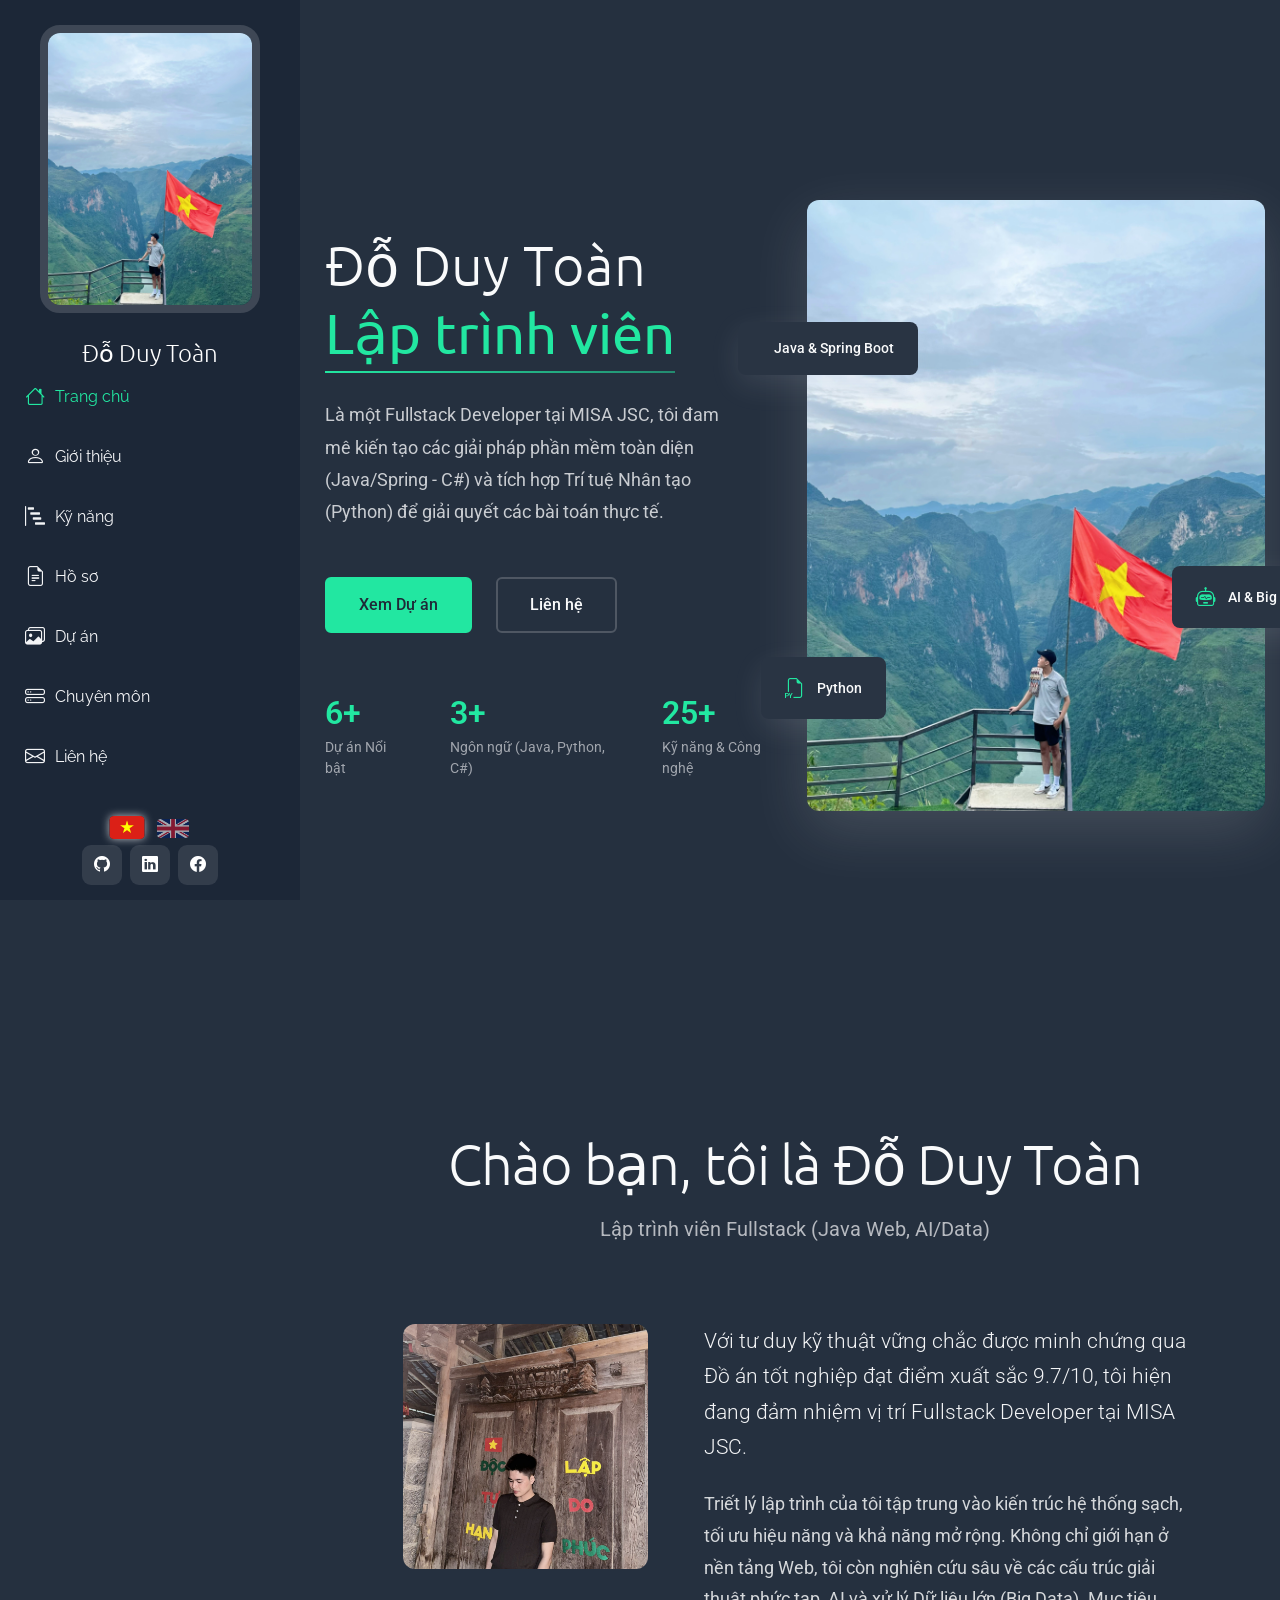
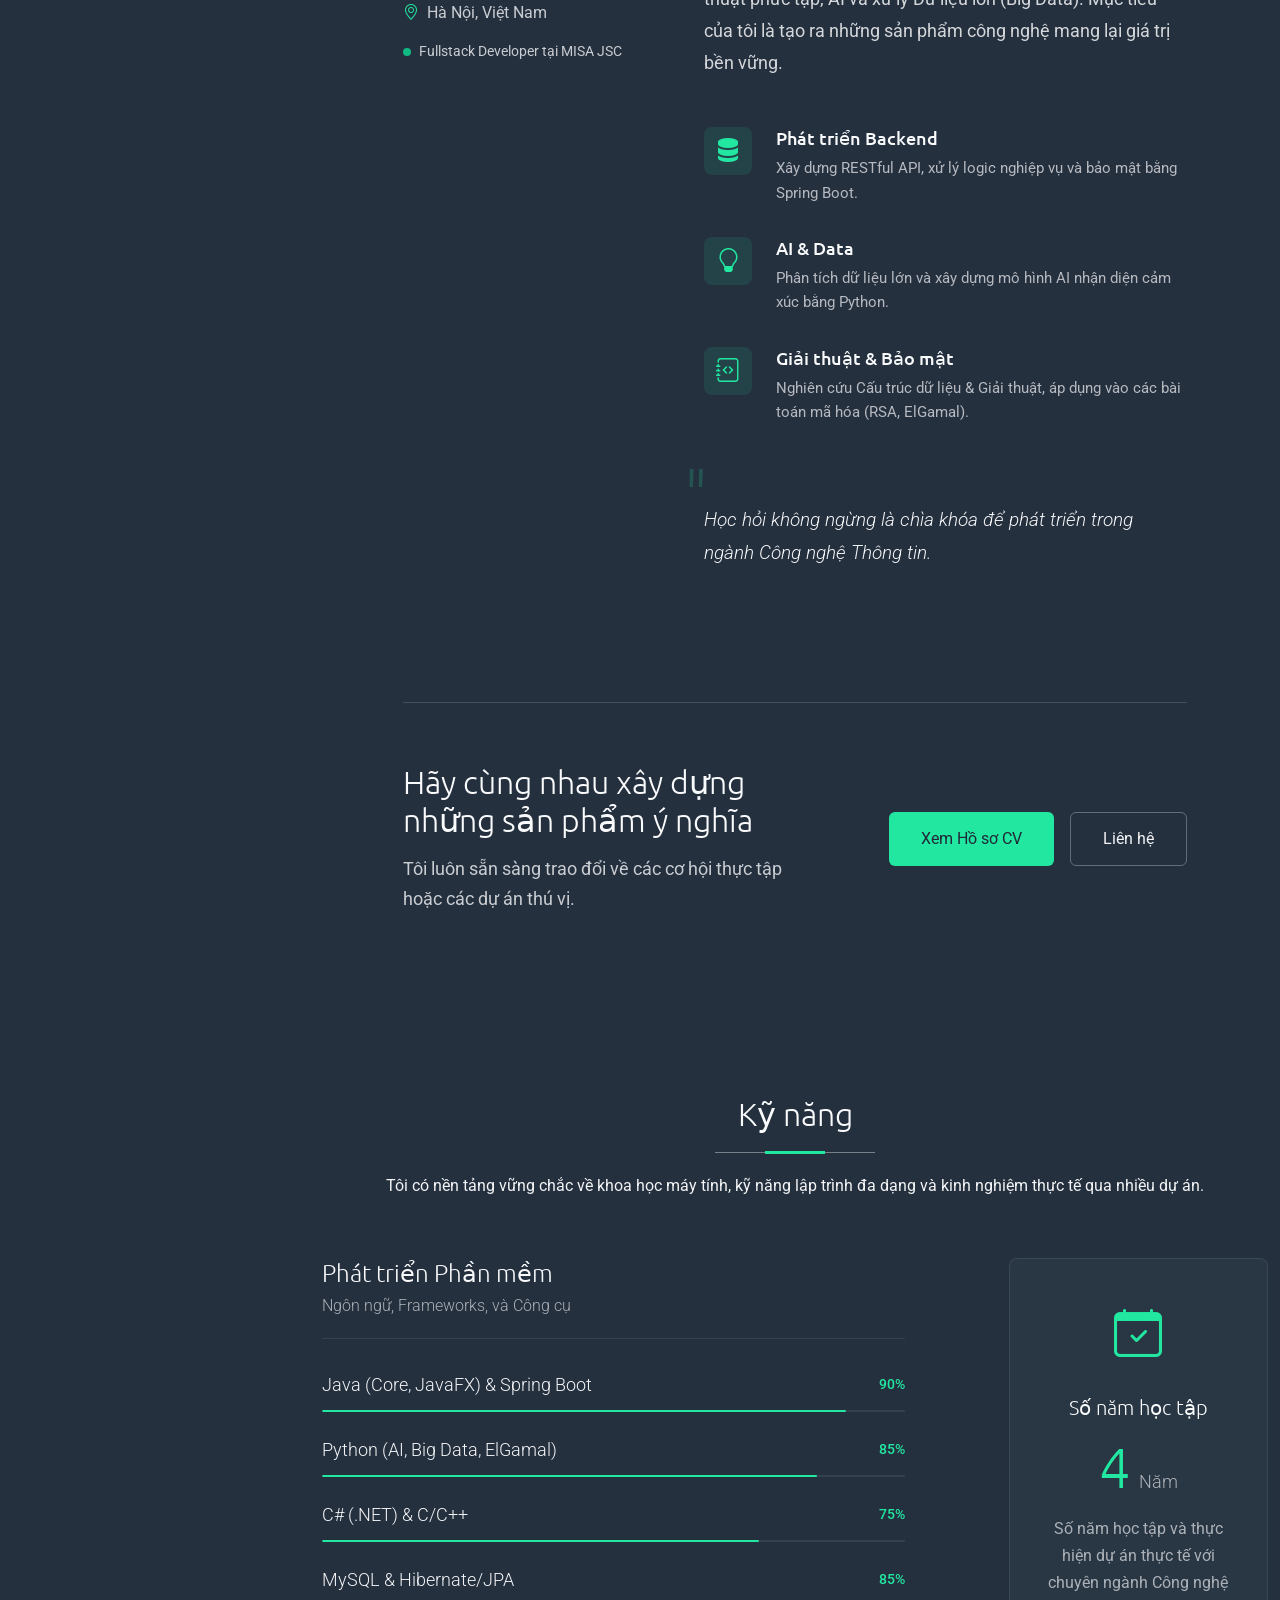
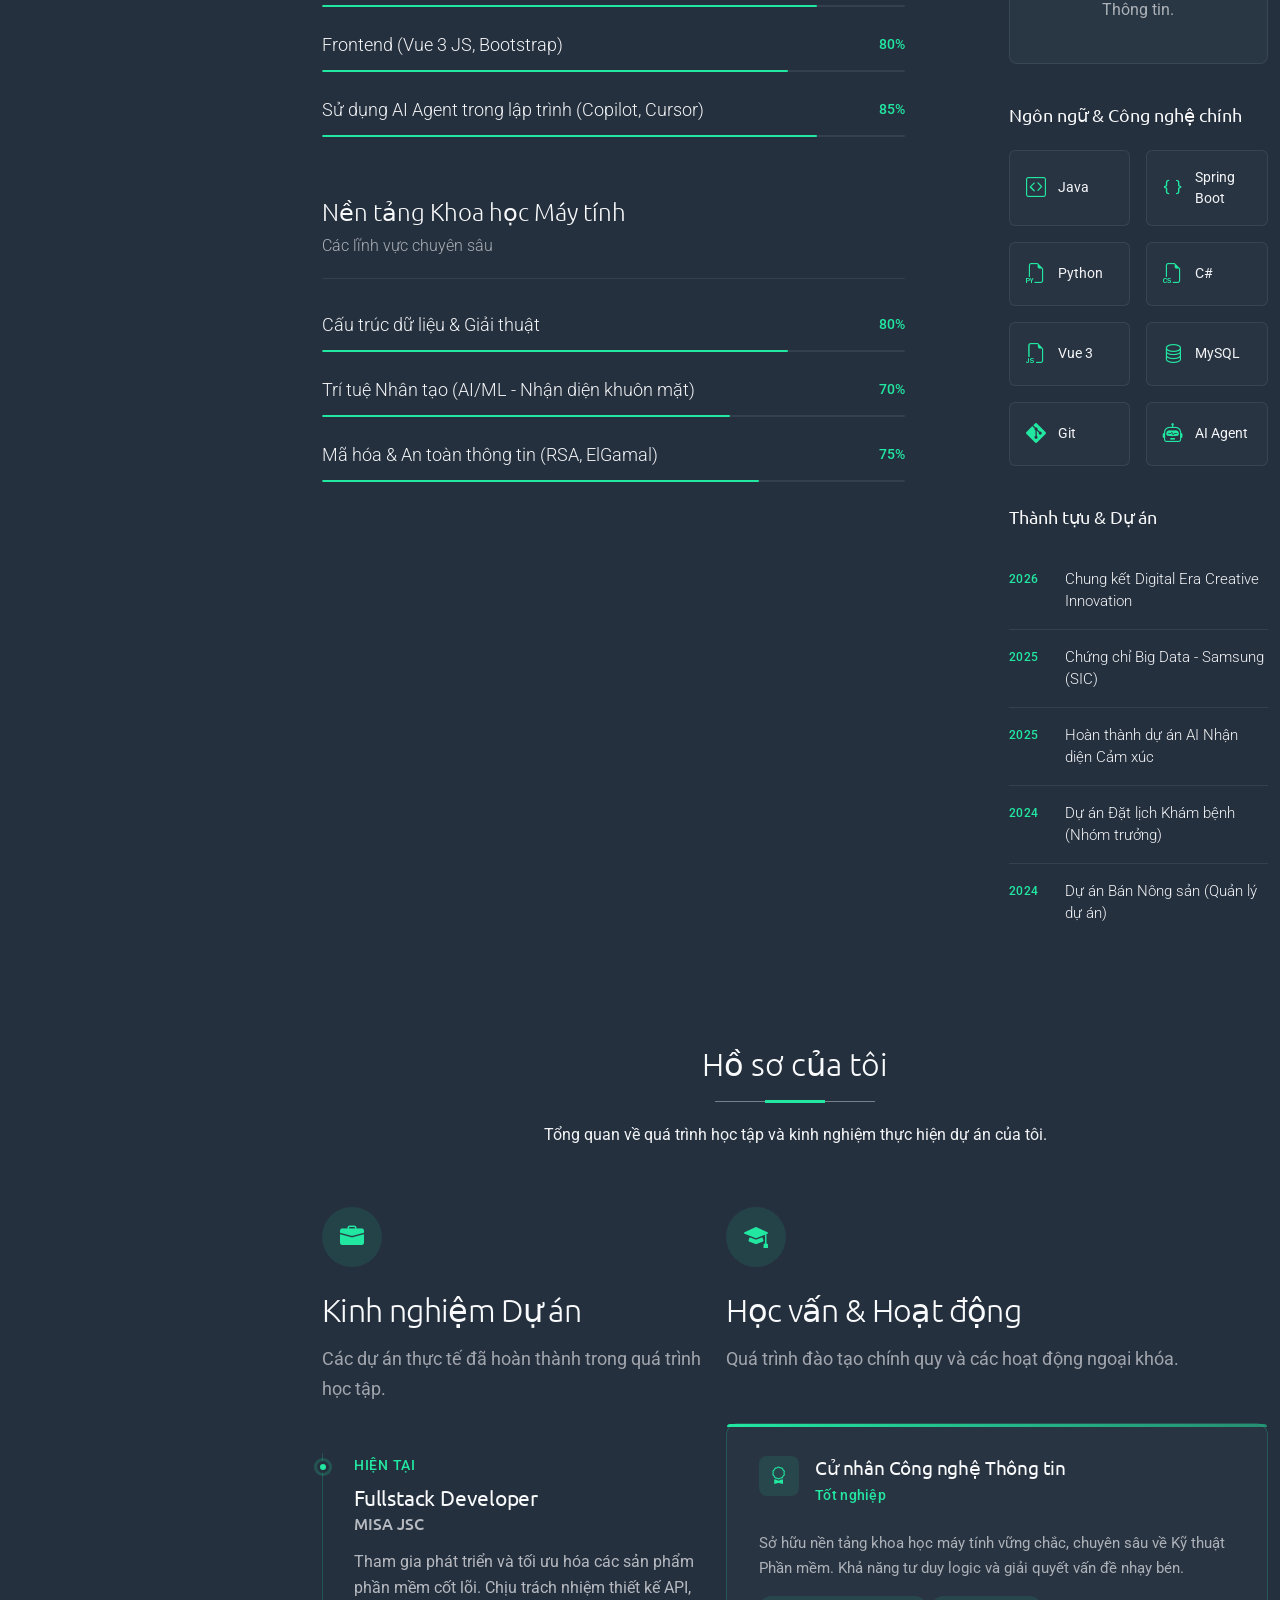
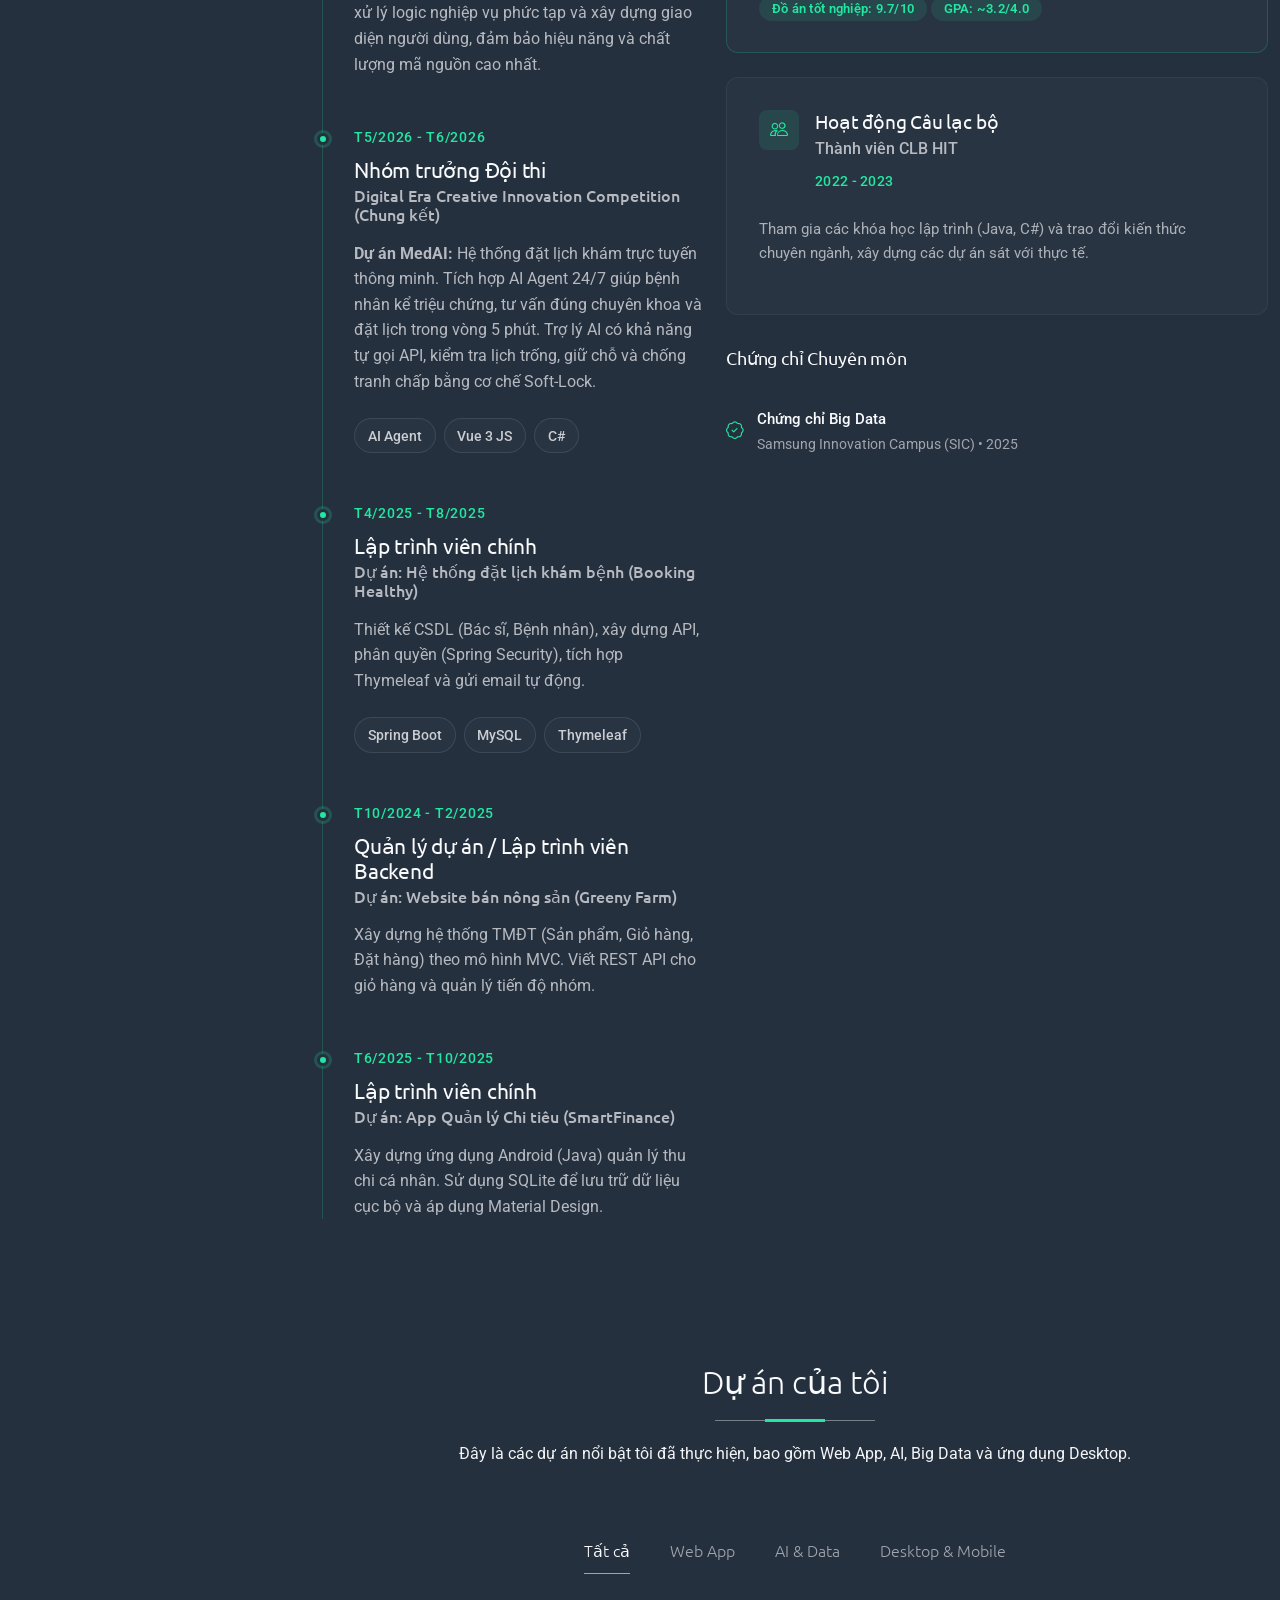
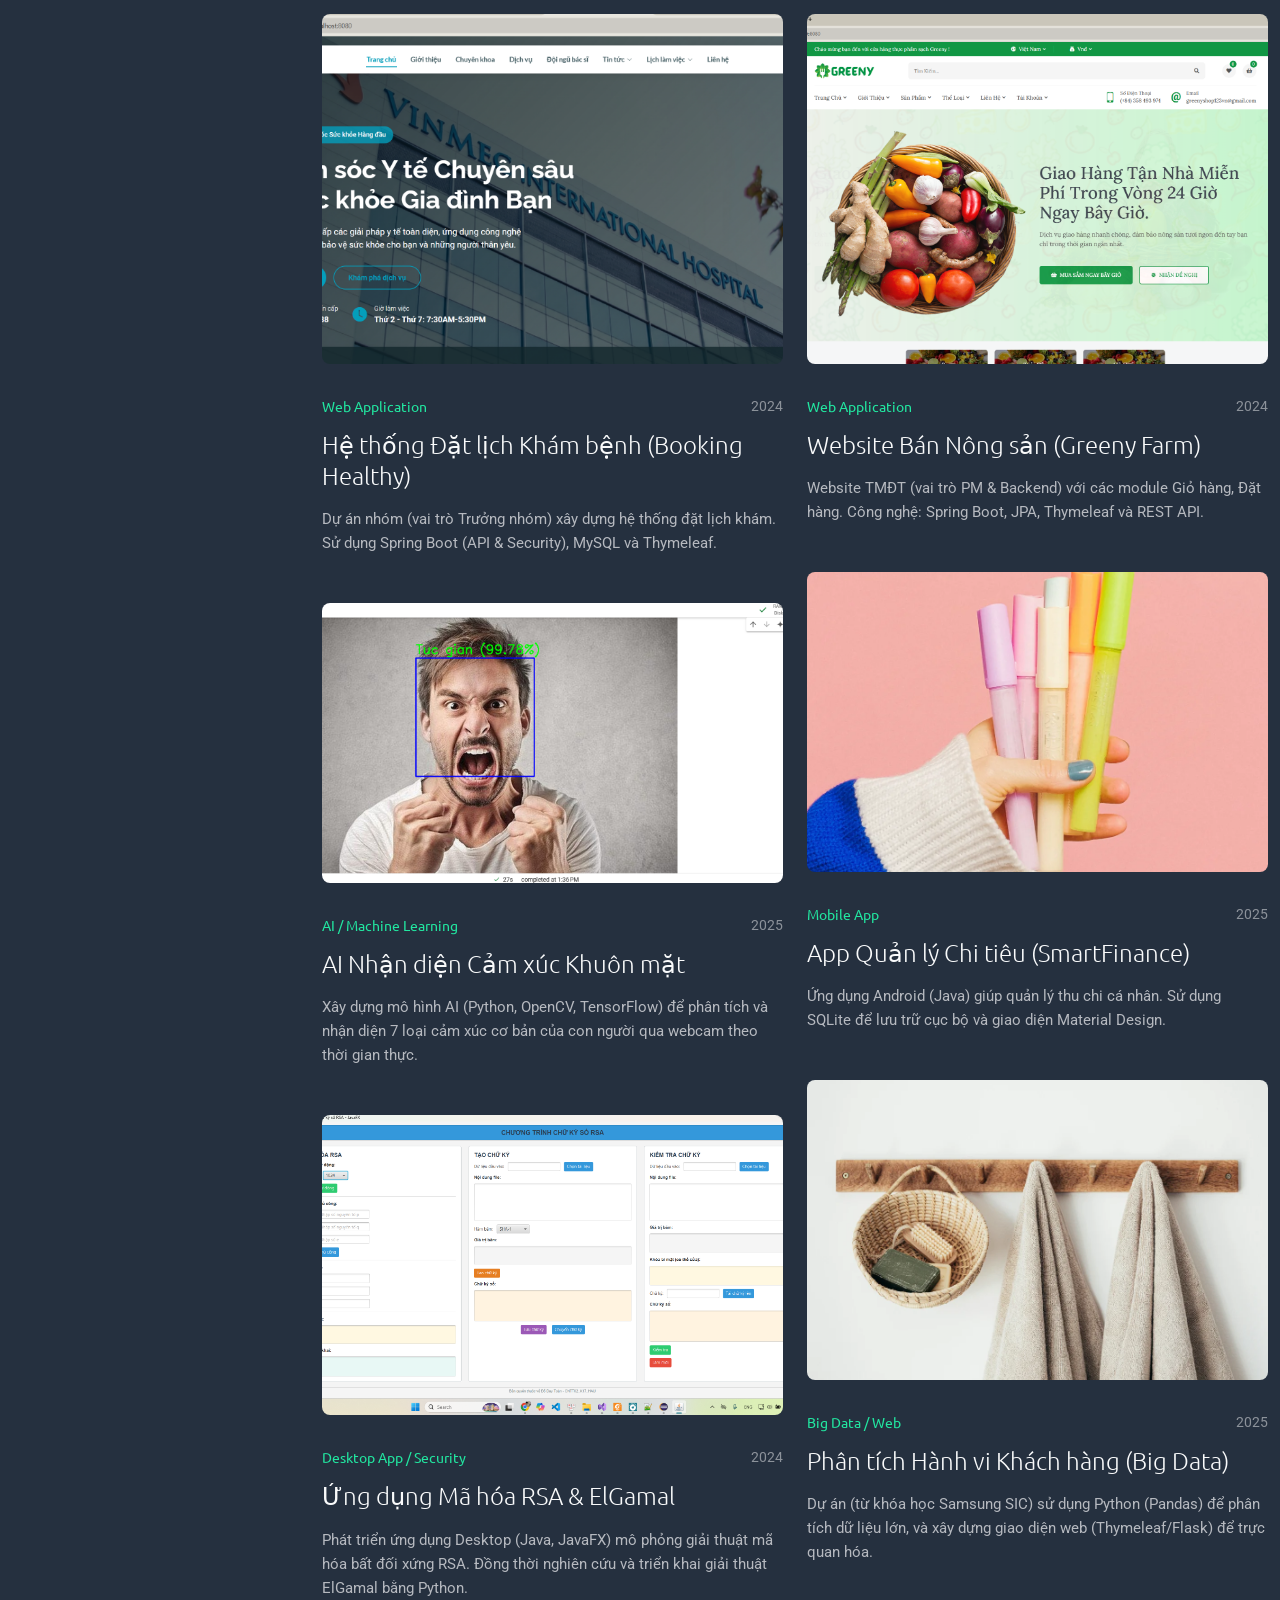
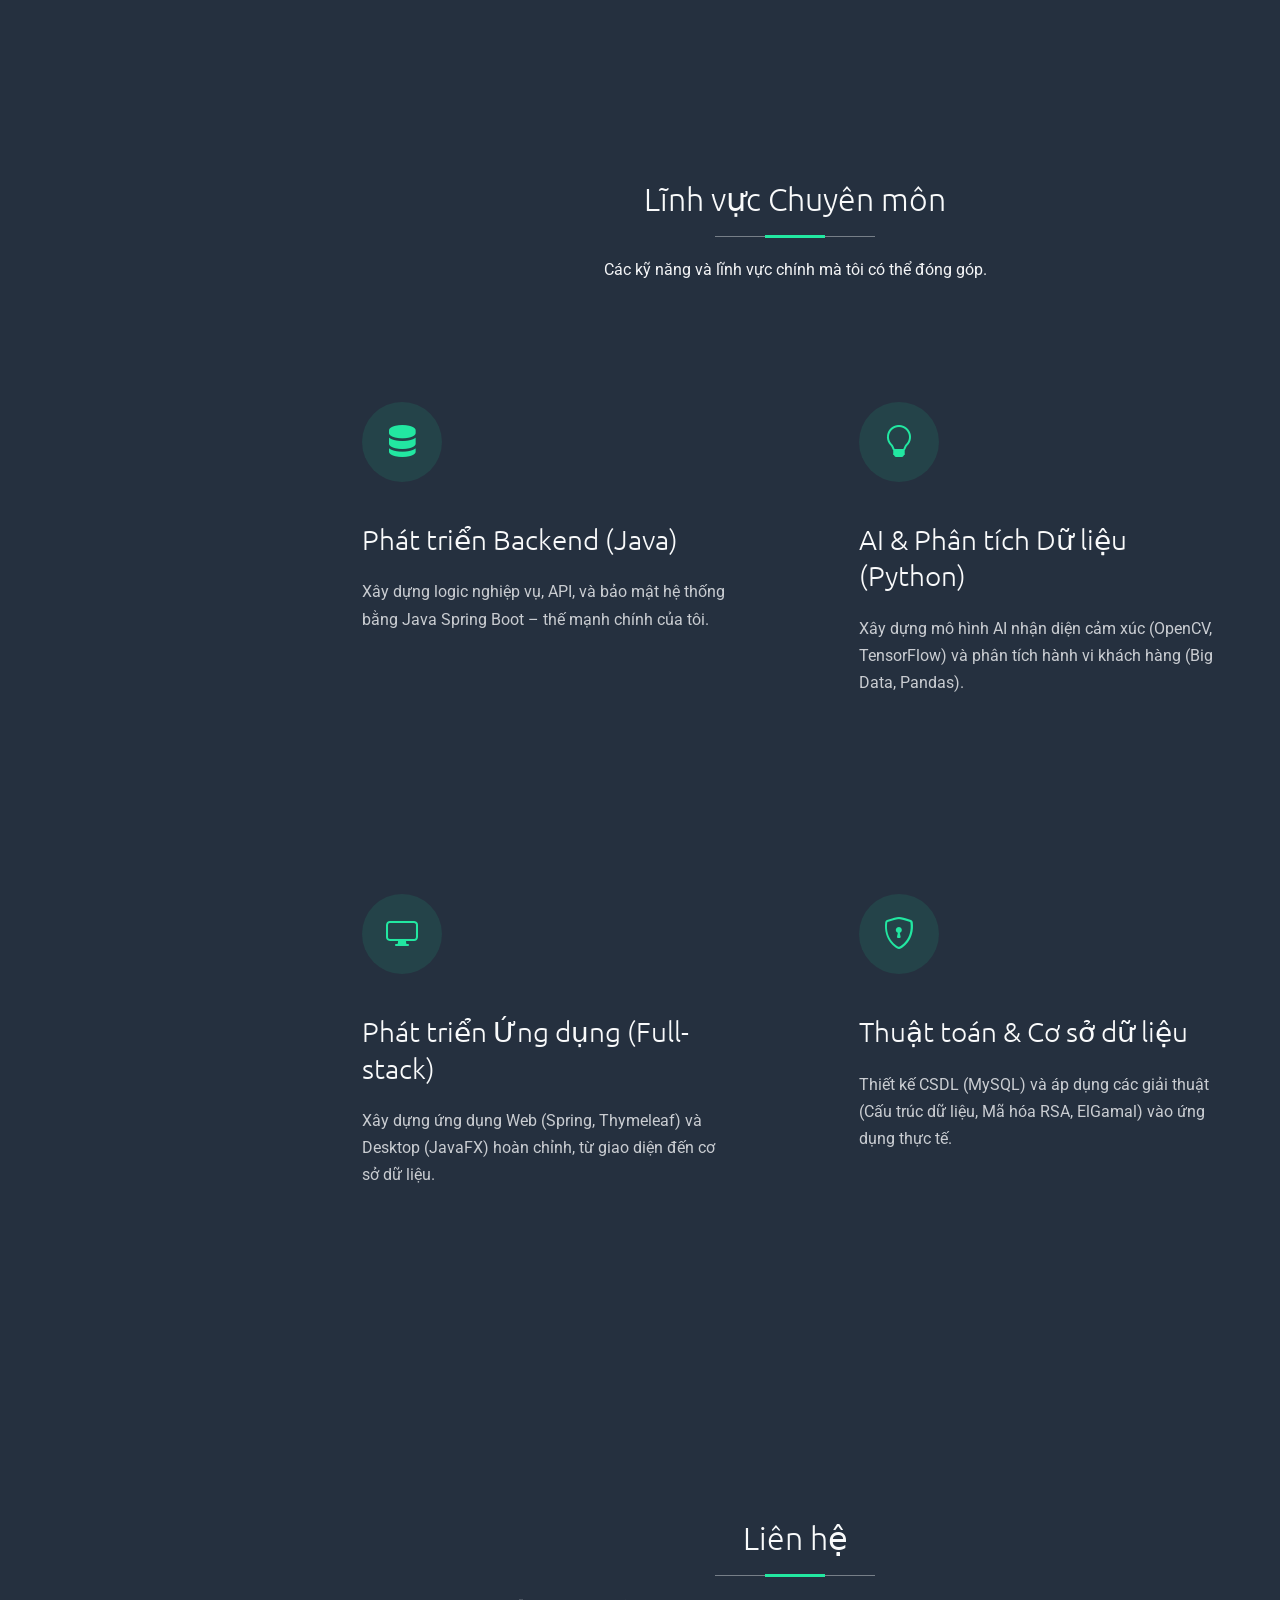
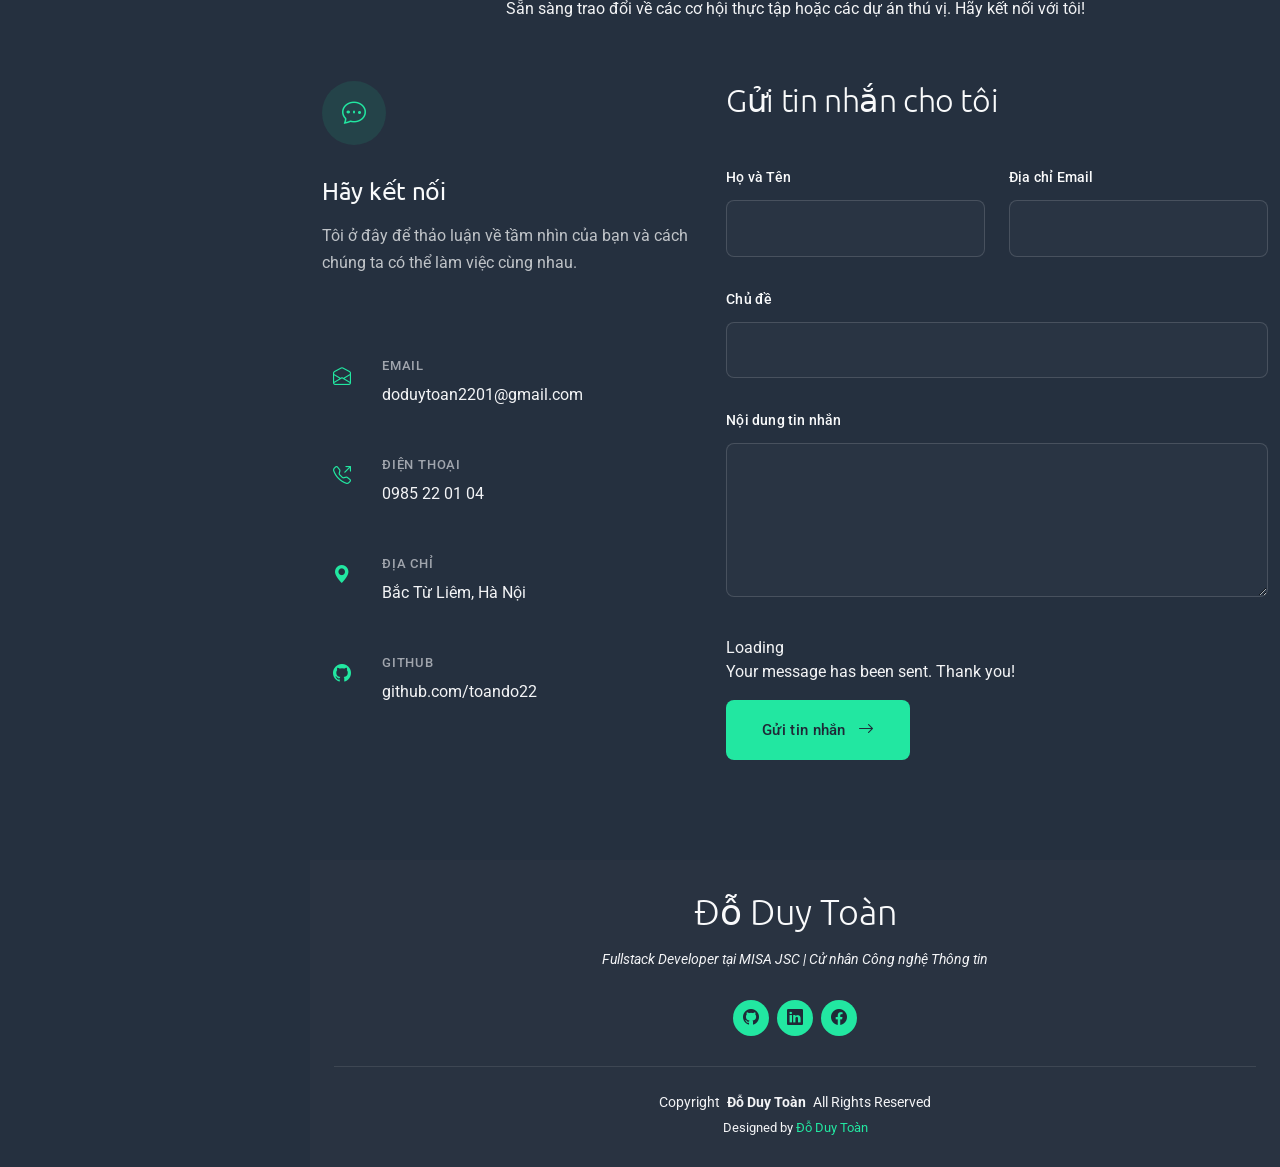
==== commit 71aa5d0d: "feature/add-info-new" ====
--- a/index.html
+++ b/index.html
@@ -138,8 +138,10 @@
                   data-aos="fade-up"
                   data-aos-delay="300"
                 >
-                  Tôi là Sinh viên Công nghệ Thông tin đam mê phát triển Backend
-                  (Java/Spring) và Trí tuệ Nhân tạo (Python).
+                  Là một Fullstack Developer tại MISA JSC, tôi đam mê kiến tạo
+                  các giải pháp phần mềm toàn diện (Java/Spring - C#) và tích
+                  hợp Trí tuệ Nhân tạo (Python) để giải quyết các bài toán thực
+                  tế.
                 </p>
                 <div
                   class="hero-actions"
@@ -156,10 +158,10 @@
                   </div>
                   <div class="stat-item">
                     <span class="stat-number">3+</span>
-                    <span class="stat-label">Ngôn ngữ (Java, Python, C++)</span>
+                    <span class="stat-label">Ngôn ngữ (Java, Python, C#)</span>
                   </div>
                   <div class="stat-item">
-                    <span class="stat-number">20+</span>
+                    <span class="stat-number">25+</span>
                     <span class="stat-label">Kỹ năng & Công nghệ</span>
                   </div>
                 </div>
@@ -215,7 +217,7 @@
               >
                 <h1>Chào bạn, tôi là Đỗ Duy Toàn</h1>
                 <p class="subtitle">
-                  Lập trình viên (Java Web, AI/Data) &amp; Sinh viên năm 4
+                  Lập trình viên Fullstack (Java Web, AI/Data)
                 </p>
               </div>
 
@@ -241,7 +243,7 @@
                         </div>
                         <div class="status">
                           <div class="status-indicator"></div>
-                          <span>Fresher Backend Developer</span>
+                          <span>Fullstack Developer tại MISA JSC</span>
                         </div>
                       </div>
                     </div>
@@ -255,20 +257,18 @@
                     <div class="content-area">
                       <div class="story-block">
                         <p class="lead-text">
-                          Tôi là sinh viên năm 4 ngành Công nghệ Thông tin tại
-                          Đại học Công nghiệp Hà Nội. Với kinh nghiệm thực chiến
-                          qua các dự án cá nhân sử dụng Java Spring Boot, tôi
-                          mong muốn được áp dụng kiến thức vào môi trường thực
-                          tế qua vị trí Thực tập sinh Java Web.
+                          Với tư duy kỹ thuật vững chắc được minh chứng qua Đồ
+                          án tốt nghiệp đạt điểm xuất sắc 9.7/10, tôi hiện đang
+                          đảm nhiệm vị trí Fullstack Developer tại MISA JSC.
                         </p>
 
                         <p>
-                          Triết lý của tôi tập trung vào mã nguồn sạch, tối ưu
-                          và khả năng mở rộng. Không chỉ giới hạn ở Java Web,
-                          tôi còn có đam mê với các giải thuật phức tạp, Trí tuệ
-                          Nhân tạo và Phân tích Dữ liệu. Mục tiêu của tôi là học
-                          hỏi quy trình làm việc chuyên nghiệp, đóng góp vào các
-                          dự án của công ty và phát triển kỹ năng lập trình.
+                          Triết lý lập trình của tôi tập trung vào kiến trúc hệ
+                          thống sạch, tối ưu hiệu năng và khả năng mở rộng.
+                          Không chỉ giới hạn ở nền tảng Web, tôi còn nghiên cứu
+                          sâu về các cấu trúc giải thuật phức tạp, AI và xử lý
+                          Dữ liệu lớn (Big Data). Mục tiêu của tôi là tạo ra
+                          những sản phẩm công nghệ mang lại giá trị bền vững.
                         </p>
                       </div>
 
@@ -432,7 +432,7 @@
                     </div>
                     <div class="skill-row">
                       <div class="skill-info">
-                        <span class="skill-name">C/C++ (Lập trình cơ bản)</span>
+                        <span class="skill-name">C# (.NET) & C/C++</span>
                         <span class="skill-percentage">75%</span>
                       </div>
                       <div class="progress">
@@ -448,6 +448,41 @@
                     <div class="skill-row">
                       <div class="skill-info">
                         <span class="skill-name">MySQL & Hibernate/JPA</span>
+                        <span class="skill-percentage">85%</span>
+                      </div>
+                      <div class="progress">
+                        <div
+                          class="progress-bar"
+                          role="progressbar"
+                          aria-valuenow="85"
+                          aria-valuemin="0"
+                          aria-valuemax="100"
+                        ></div>
+                      </div>
+                    </div>
+                    <div class="skill-row">
+                      <div class="skill-info">
+                        <span class="skill-name"
+                          >Frontend (Vue 3 JS, Bootstrap)</span
+                        >
+                        <span class="skill-percentage">80%</span>
+                      </div>
+                      <div class="progress">
+                        <div
+                          class="progress-bar"
+                          role="progressbar"
+                          aria-valuenow="80"
+                          aria-valuemin="0"
+                          aria-valuemax="100"
+                        ></div>
+                      </div>
+                    </div>
+                    <div class="skill-row">
+                      <div class="skill-info">
+                        <span class="skill-name"
+                          >Sử dụng AI Agent trong lập trình (Copilot,
+                          Cursor)</span
+                        >
                         <span class="skill-percentage">85%</span>
                       </div>
                       <div class="progress">
@@ -575,8 +610,12 @@
                       <span>Python</span>
                     </div>
                     <div class="tech-item">
-                      <i class="bi bi-filetype-cpp"></i>
-                      <span>C++</span>
+                      <i class="bi bi-filetype-cs"></i>
+                      <span>C#</span>
+                    </div>
+                    <div class="tech-item">
+                      <i class="bi bi-filetype-js"></i>
+                      <span>Vue 3</span>
                     </div>
                     <div class="tech-item">
                       <i class="bi bi-database"></i>
@@ -585,6 +624,10 @@
                     <div class="tech-item">
                       <i class="bi bi-git"></i>
                       <span>Git</span>
+                    </div>
+                    <div class="tech-item">
+                      <i class="bi bi-robot"></i>
+                      <span>AI Agent</span>
                     </div>
                   </div>
                 </div>
@@ -596,6 +639,12 @@
                 >
                   <h5 class="achievements-title">Thành tựu & Dự án</h5>
                   <div class="achievement-list">
+                    <div class="achievement-item">
+                      <div class="achievement-date">2026</div>
+                      <div class="achievement-text">
+                        Chung kết Digital Era Creative Innovation
+                      </div>
+                    </div>
                     <div class="achievement-item">
                       <div class="achievement-date">2025</div>
                       <div class="achievement-text">
@@ -653,6 +702,57 @@
                   <div
                     class="timeline-item"
                     data-aos="fade-up"
+                    data-aos-delay="250"
+                  >
+                    <div class="timeline-dot"></div>
+                    <div class="timeline-content">
+                      <div class="position-meta">
+                        <span class="timeline-year">Hiện tại</span>
+                      </div>
+                      <h3>Fullstack Developer</h3>
+                      <h4>MISA JSC</h4>
+                      <p>
+                        Tham gia phát triển và tối ưu hóa các sản phẩm phần mềm
+                        cốt lõi. Chịu trách nhiệm thiết kế API, xử lý logic
+                        nghiệp vụ phức tạp và xây dựng giao diện người dùng, đảm
+                        bảo hiệu năng và chất lượng mã nguồn cao nhất.
+                      </p>
+                    </div>
+                  </div>
+
+                  <div
+                    class="timeline-item"
+                    data-aos="fade-up"
+                    data-aos-delay="270"
+                  >
+                    <div class="timeline-dot"></div>
+                    <div class="timeline-content">
+                      <div class="position-meta">
+                        <span class="timeline-year">T5/2026 - T6/2026</span>
+                      </div>
+                      <h3>Nhóm trưởng Đội thi</h3>
+                      <h4>
+                        Digital Era Creative Innovation Competition (Chung kết)
+                      </h4>
+                      <p>
+                        <strong>Dự án MedAI:</strong> Hệ thống đặt lịch khám
+                        trực tuyến thông minh. Tích hợp AI Agent 24/7 giúp bệnh
+                        nhân kể triệu chứng, tư vấn đúng chuyên khoa và đặt lịch
+                        trong vòng 5 phút. Trợ lý AI có khả năng tự gọi API,
+                        kiểm tra lịch trống, giữ chỗ và chống tranh chấp bằng cơ
+                        chế Soft‑Lock.
+                      </p>
+                      <div class="key-achievements">
+                        <span class="achievement-tag">AI Agent</span>
+                        <span class="achievement-tag">Vue 3 JS</span>
+                        <span class="achievement-tag">C#</span>
+                      </div>
+                    </div>
+                  </div>
+
+                  <div
+                    class="timeline-item"
+                    data-aos="fade-up"
                     data-aos-delay="300"
                   >
                     <div class="timeline-dot"></div>
@@ -744,18 +844,20 @@
                       </div>
                       <div class="degree-info">
                         <h3>Cử nhân Công nghệ Thông tin</h3>
-                        <p class="institution">Đại học Công nghiệp Hà Nội</p>
-                        <span class="graduation-year">2022 - 2026</span>
+                        <span class="graduation-year">Tốt nghiệp</span>
                       </div>
                     </div>
                     <div class="education-details">
                       <p>
-                        Chuyên ngành CNTT, tập trung vào phát triển phần mềm.
-                        Nắm vững kiến thức nền tảng về Cấu trúc dữ liệu & Giải
-                        thuật, Lập trình (C++, Python, Java).
+                        Sở hữu nền tảng khoa học máy tính vững chắc, chuyên sâu
+                        về Kỹ thuật Phần mềm. Khả năng tư duy logic và giải
+                        quyết vấn đề nhạy bén.
                       </p>
                       <div class="honors">
-                        <span class="honor-badge">GPA: 3.0/4.0</span>
+                        <span class="honor-badge"
+                          >Đồ án tốt nghiệp: 9.7/10</span
+                        >
+                        <span class="honor-badge">GPA: ~3.2/4.0</span>
                       </div>
                     </div>
                   </div>
@@ -1317,10 +1419,7 @@
     <footer id="footer" class="footer light-background">
       <div class="container">
         <h3 class="sitename">Đỗ Duy Toàn</h3>
-        <p>
-          Sinh viên năm 4 ngành CNTT tại Đại học Công nghiệp Hà Nội, Fresher
-          Backend Developer
-        </p>
+        <p>Fullstack Developer tại MISA JSC | Cử nhân Công nghệ Thông tin</p>
         <div class="social-links d-flex justify-content-center">
           <a href="https://github.com/toando22" target="_blank"
             ><i class="bi bi-github"></i
